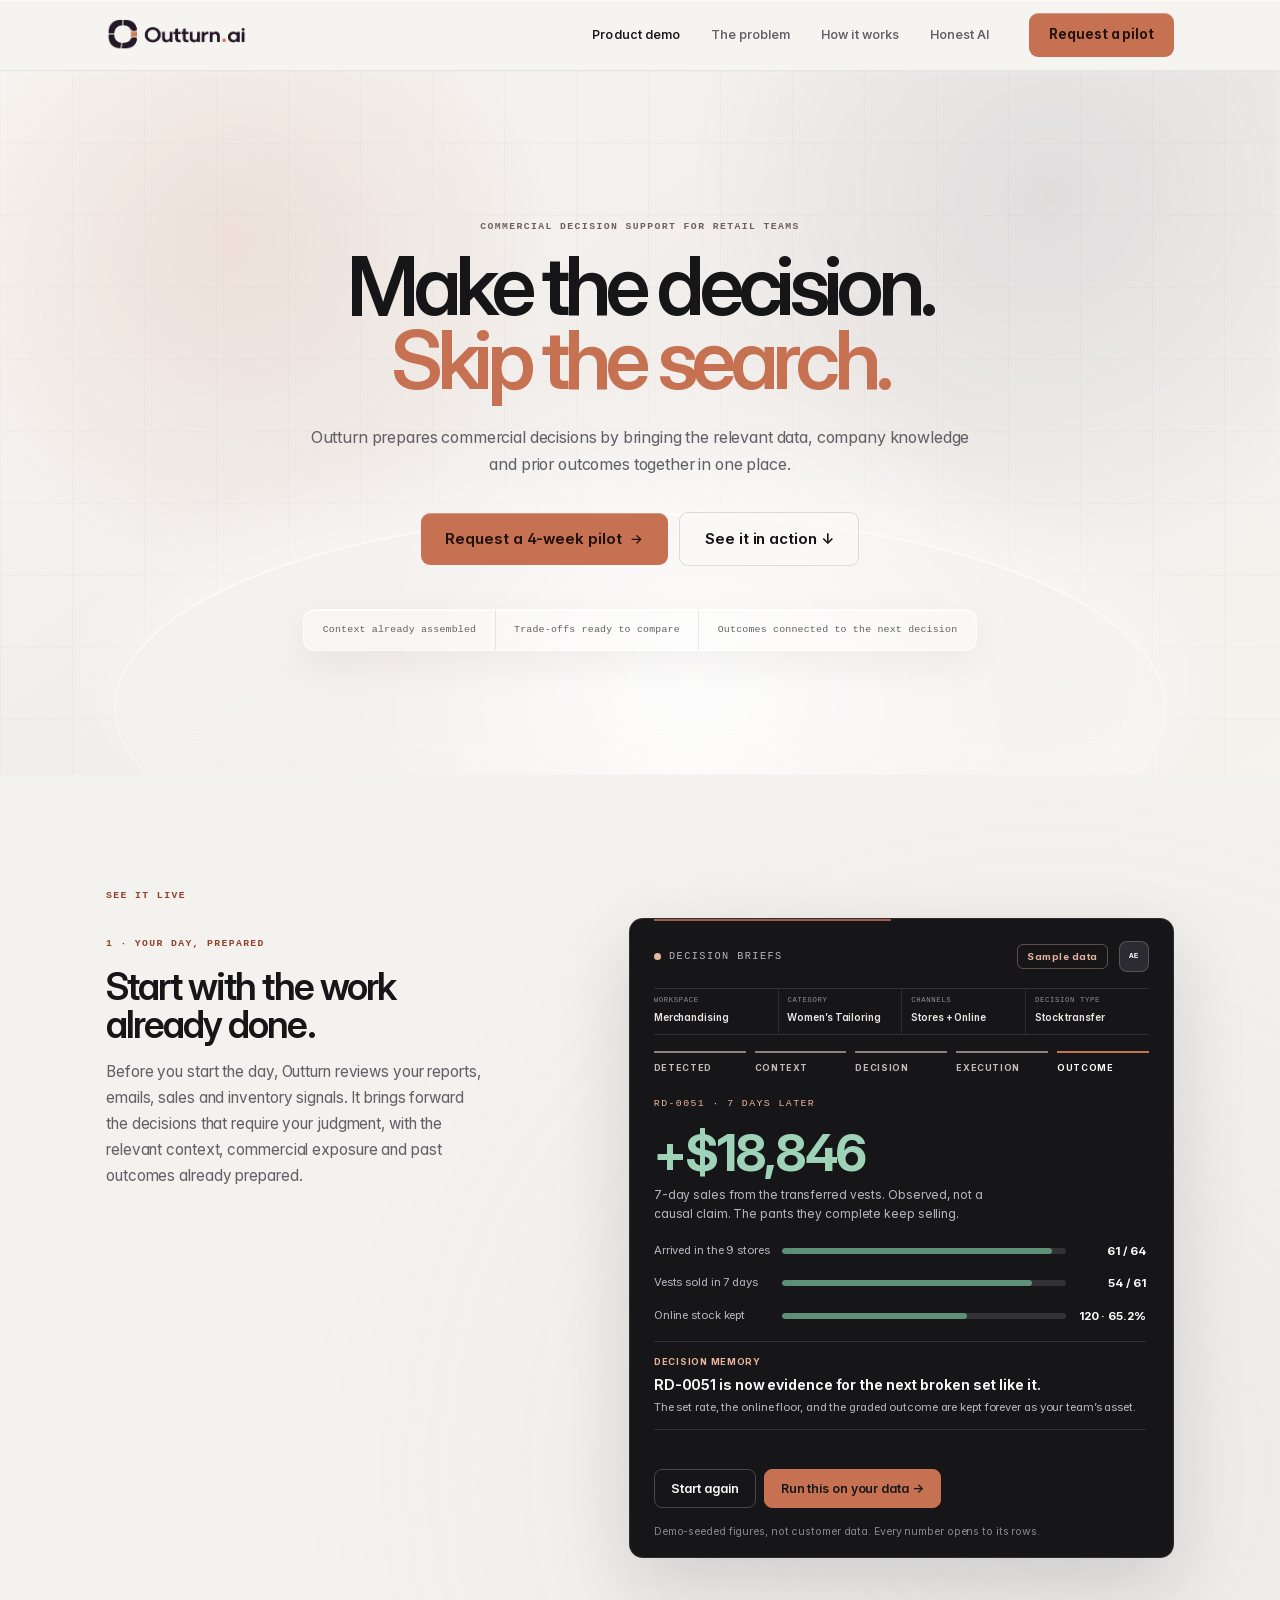
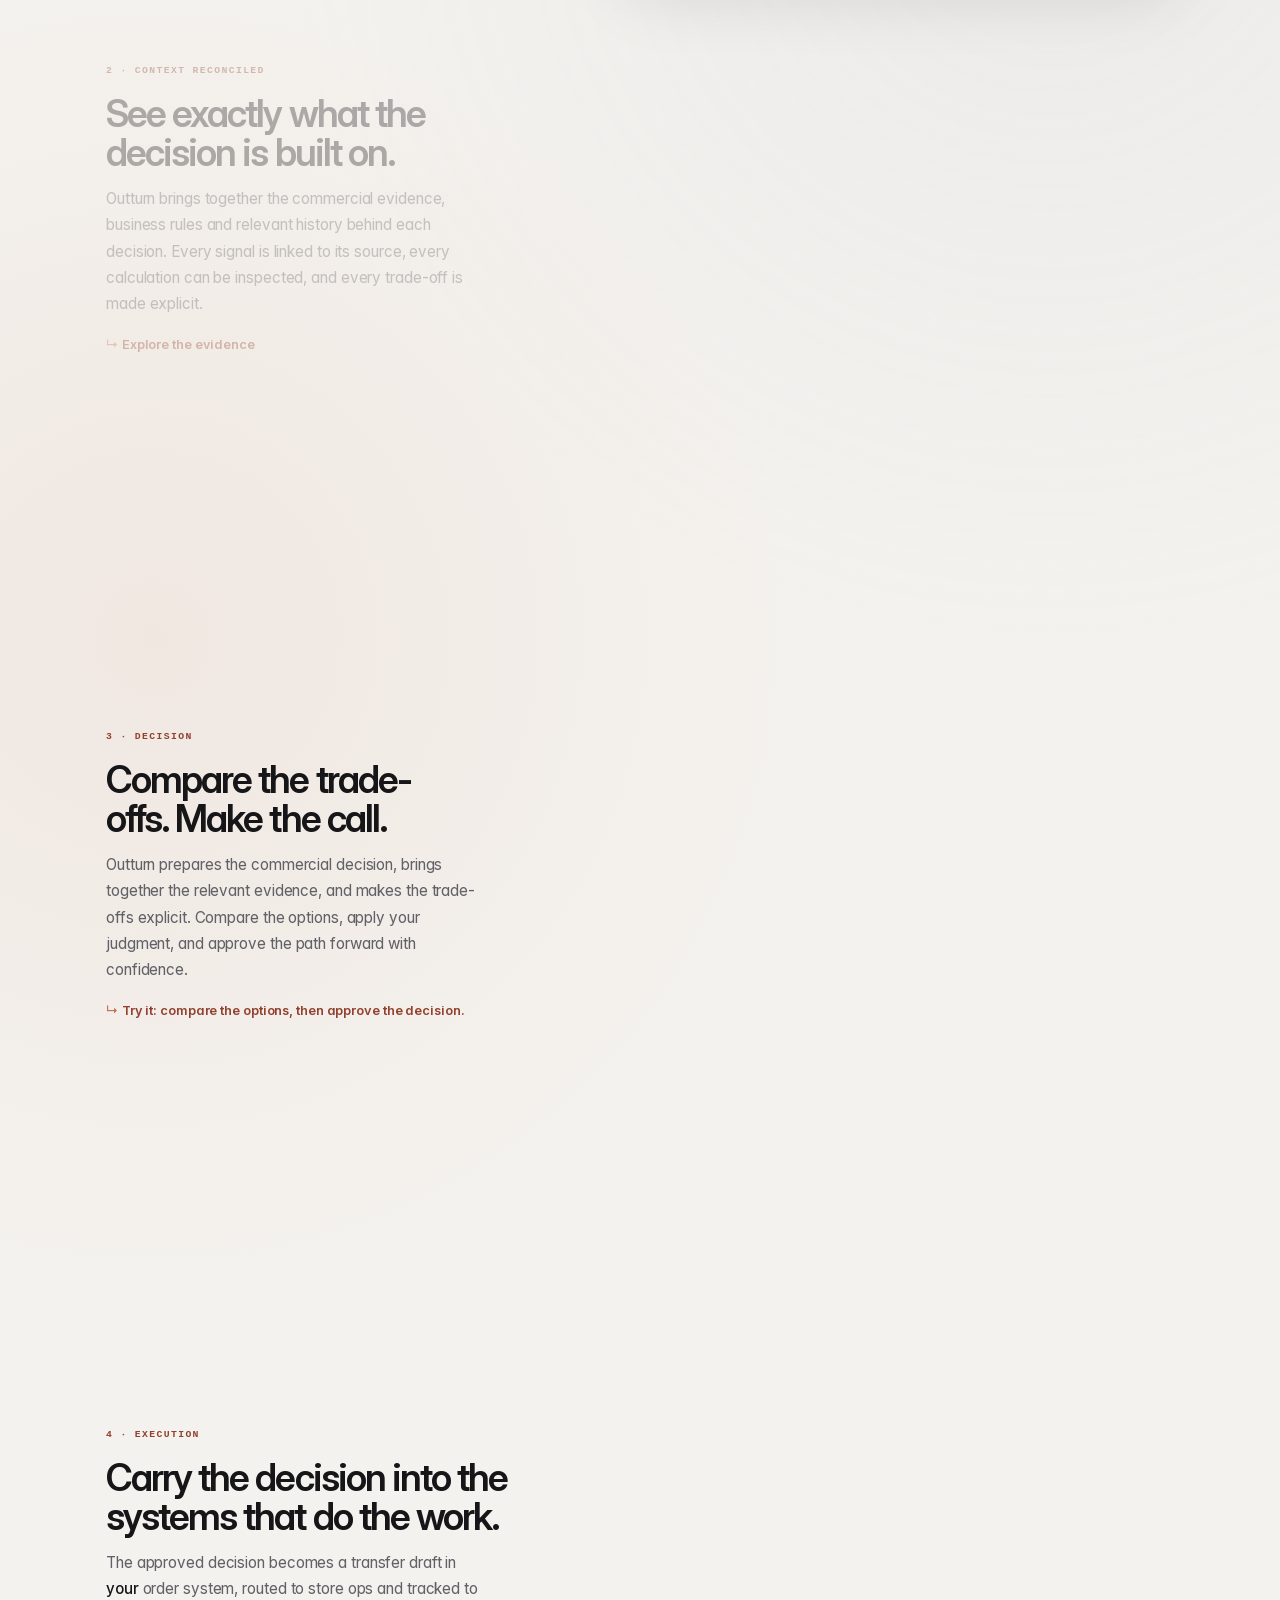
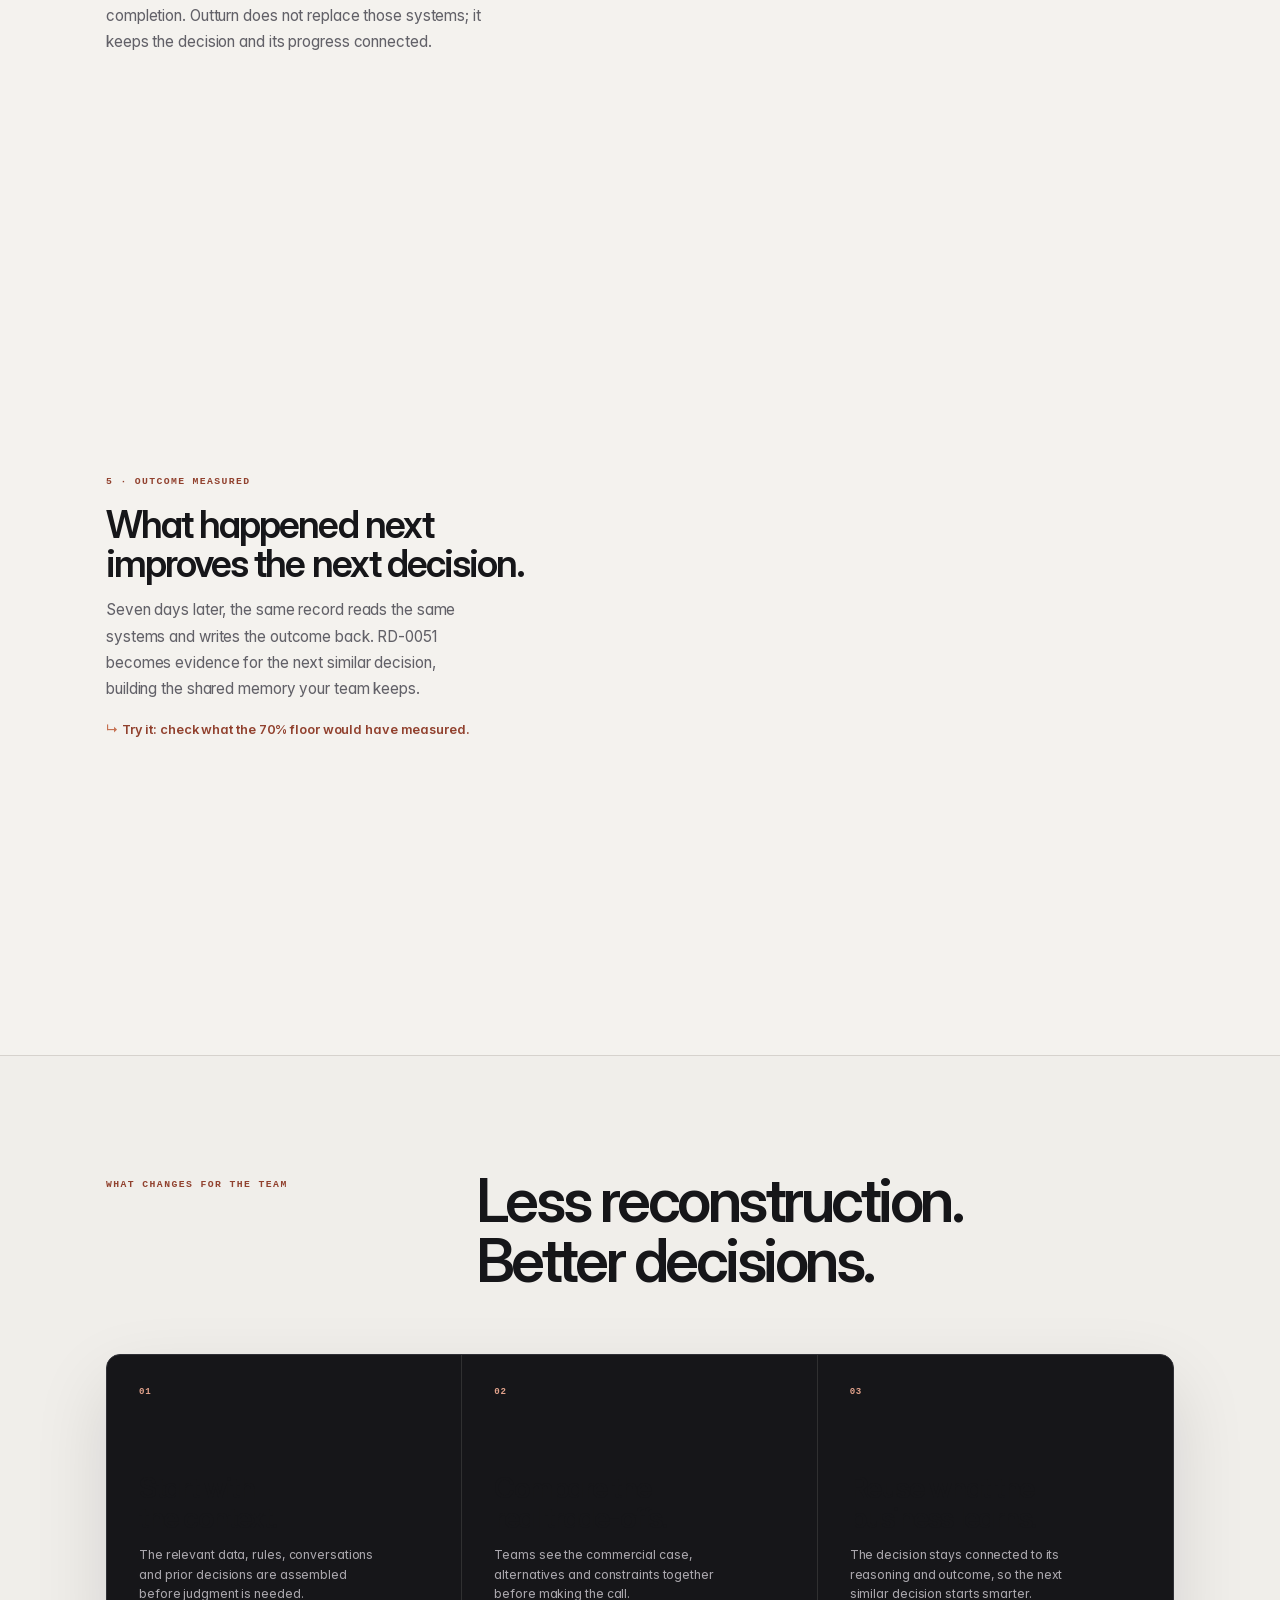
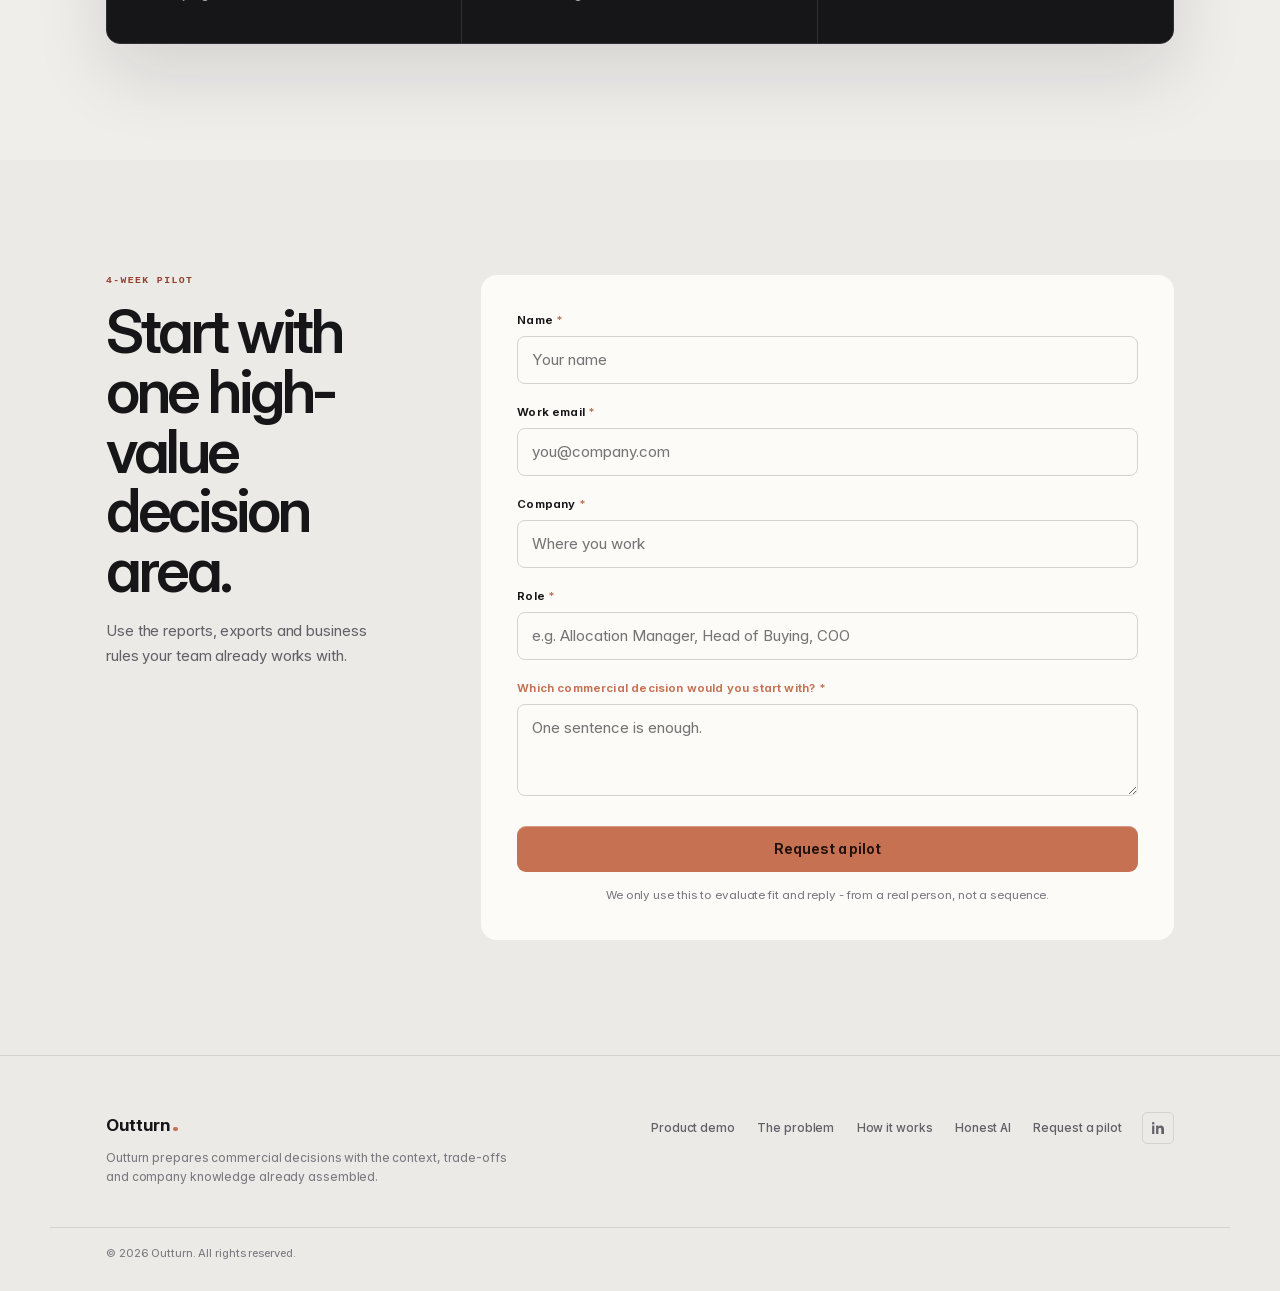
==== index.html @ 67251d1d "Reapply "Simplify the homepage around the product" This reverts commit e36e01d2c8c1f6f26ae7acba9a14d" ====
<!DOCTYPE html>
<html lang="en" class="no-js">
<head>
  <meta charset="utf-8" />
  <meta name="viewport" content="width=device-width, initial-scale=1" />
  <title>Outturn | Commercial decisions, prepared</title>
  <meta name="description" content="Outturn prepares commercial decisions for retail teams by bringing the relevant data, company knowledge and prior outcomes together in one place." />
  <meta name="keywords" content="retail decision system, commercial decision support, retail decision intelligence, organizational decision memory, human-in-the-loop retail AI" />
  <link rel="canonical" href="https://getoutturn.ai/" />
  <meta name="robots" content="index, follow" />
  <meta name="theme-color" content="#F7F2EF" />

  <!-- Open Graph / Twitter -->
  <meta property="og:type" content="website" />
  <meta property="og:url" content="https://getoutturn.ai/" />
  <meta property="og:title" content="Outturn | Commercial decisions, prepared" />
  <meta property="og:description" content="Outturn brings the context, trade-offs and prior outcomes behind each commercial decision together in one place." />
  <meta property="og:image" content="https://getoutturn.ai/og.svg" />
  <meta name="twitter:card" content="summary_large_image" />
  <meta name="twitter:title" content="Outturn | Commercial decisions, prepared" />
  <meta name="twitter:description" content="Outturn brings the context, trade-offs and prior outcomes behind each commercial decision together in one place." />
  <meta name="twitter:image" content="https://getoutturn.ai/og.svg" />

  <link rel="icon" href="data:image/svg+xml,<svg xmlns='http://www.w3.org/2000/svg' viewBox='0 0 32 32'><rect width='32' height='32' rx='7' fill='%231A131B'/><rect x='9' y='20' width='5' height='5' fill='%23C9795B'/></svg>" />
  <link rel="preload" href="fonts/InterVariable.woff2" as="font" type="font/woff2" crossorigin />
  <link rel="stylesheet" href="styles.css?v=57" />
  <script>document.documentElement.classList.replace('no-js', 'js');</script>

  <!-- Clean-room JSON-LD: organization only. No ratings, no reviews, no invented stats. -->
  <script type="application/ld+json">
  {
    "@context": "https://schema.org",
    "@type": "Organization",
    "name": "Outturn",
    "description": "Outturn prepares commercial decisions for retail teams by bringing together current business context, prior decisions, company knowledge and outcomes.",
    "slogan": "Commercial decisions, prepared."
  }
  </script>
</head>
<body>
  <a class="skip-link" href="#main">Skip to content</a>

  <!-- ===================== NAV ===================== -->
  <header class="nav" id="nav">
    <div class="container nav__inner">
      <a class="brand" href="#top" aria-label="Outturn.ai - home">
        <img class="brand__logo" src="assets/outturn-ai-logo.png" width="622" height="144" alt="" aria-hidden="true" />
      </a>
      <nav class="nav__links" aria-label="Primary">
        <a class="nav__link" href="#demo">Product demo</a>
        <a class="nav__link" href="the-problem.html">The problem</a>
        <a class="nav__link" href="how-it-works.html">How it works</a>
        <a class="nav__link" href="honest-ai.html">Honest AI</a>
      </nav>
      <a class="btn btn--primary nav__cta" href="#pilot">Request a pilot</a>
      <button class="nav__toggle" id="navToggle" aria-label="Open menu" aria-expanded="false" aria-controls="navSheet">
        <svg viewBox="0 0 24 24" fill="none" stroke="currentColor" stroke-width="2" stroke-linecap="round" aria-hidden="true"><path d="M4 7h16M4 12h16M4 17h16"/></svg>
      </button>
    </div>
    <div class="nav__sheet" id="navSheet">
      <a href="#demo">Product demo</a>
      <a href="the-problem.html">The problem</a>
      <a href="how-it-works.html">How it works</a>
      <a href="honest-ai.html">Honest AI</a>
      <a class="btn btn--primary" href="#pilot">Request a pilot</a>
    </div>
  </header>

  <main id="main">
    <span id="top"></span>

    <!-- ===================== HERO ===================== -->
    <section class="hero" aria-labelledby="hero-h1">
      <div class="container hero__inner">
        <div class="hero__editorial">
          <p class="eyebrow">Commercial decision support for retail teams</p>
          <h1 id="hero-h1">Make the decision.<br /><em class="em-why">Skip the search.</em></h1>
          <p class="hero__sub">Outturn prepares commercial decisions by bringing the relevant data, company knowledge and prior outcomes together in one place.</p>
          <div class="hero__ctas">
            <a class="btn btn--primary btn--lg" href="#pilot">
              Request a 4-week pilot
              <svg viewBox="0 0 24 24" fill="none" stroke="currentColor" stroke-width="2.2" stroke-linecap="round" stroke-linejoin="round" aria-hidden="true"><path d="M5 12h14M13 6l6 6-6 6"/></svg>
            </a>
            <a class="btn btn--ghost btn--lg" href="#demo">See it in action ↓</a>
          </div>
          <ul class="hero__chips" aria-label="The guarantees">
            <li>Context already assembled</li>
            <li>Trade-offs ready to compare</li>
            <li>Outcomes connected to the next decision</li>
          </ul>
        </div>
      </div>
    </section>

    <!-- ===================== LIVE SCROLL DEMO ===================== -->
    <!-- One decision record, five stages. The narration column scrolls; the
         dark panel stays pinned and swaps stage - and every stage is a real,
         clickable surface, not a screenshot. Progressive enhancement: without
         JS all narration renders and the panel shows stage one. -->
    <section class="section demo-scrolly" id="demo" aria-label="Outturn product demo">
      <div class="container">
        <p class="eyebrow reveal">See it live</p>
      </div>
      <div class="container">
        <div class="scrolly" id="demo-detail">
          <!-- narration column -->
          <div class="scrolly__steps">
            <div class="scrolly-step is-active" id="demo-step-0" data-step="0">
              <span class="scrolly-step__n">1 · Your day, prepared</span>
              <h3 class="scrolly-step__title">Start with the work already done.</h3>
              <p class="scrolly-step__body">Before you start the day, Outturn reviews your reports, emails, sales and inventory signals. It brings forward the decisions that require your judgment, with the relevant context, commercial exposure and past outcomes already prepared.</p>
            </div>
            <div class="scrolly-step" id="demo-step-1" data-step="1">
              <span class="scrolly-step__n">2 · Context reconciled</span>
              <h3 class="scrolly-step__title">See exactly what the decision is built on.</h3>
              <p class="scrolly-step__body">Outturn brings together the commercial evidence, business rules and relevant history behind each decision. Every signal is linked to its source, every calculation can be inspected, and every trade-off is made explicit.</p>
              <p class="scrolly-step__hint">Explore the evidence</p>
            </div>
            <div class="scrolly-step" id="demo-step-2" data-step="2">
              <span class="scrolly-step__n">3 · Decision</span>
              <h3 class="scrolly-step__title">Compare the trade-offs. Make the call.</h3>
              <p class="scrolly-step__body">Outturn prepares the commercial decision, brings together the relevant evidence, and makes the trade-offs explicit. Compare the options, apply your judgment, and approve the path forward with confidence.</p>
              <p class="scrolly-step__hint">Try it: compare the options, then approve the decision.</p>
            </div>
            <div class="scrolly-step" id="demo-step-3" data-step="3">
              <span class="scrolly-step__n">4 · Execution</span>
              <h3 class="scrolly-step__title">Carry the decision into the systems that do the work.</h3>
              <p class="scrolly-step__body">The approved decision becomes a transfer draft in <em>your</em> order system, routed to store ops and tracked to completion. Outturn does not replace those systems; it keeps the decision and its progress connected.</p>
            </div>
            <div class="scrolly-step" id="demo-step-4" data-step="4">
              <span class="scrolly-step__n">5 · Outcome measured</span>
              <h3 class="scrolly-step__title">What happened next improves the next decision.</h3>
              <p class="scrolly-step__body">Seven days later, the same record reads the same systems and writes the outcome back. RD-0051 becomes evidence for the next similar decision, building the shared memory your team keeps.</p>
              <p class="scrolly-step__hint">Try it: check what the 70% floor would have measured.</p>
            </div>
          </div>

          <!-- pinned interactive panel -->
          <div class="scrolly__stick">
            <div class="scrolly__stick-inner">
              <div class="demo-panel" aria-label="Interactive demo: Decision Briefs">
                <div class="demo-panel__top">
                  <span class="demo-panel__kicker"><span class="dot-live" aria-hidden="true"></span> DECISION BRIEFS</span>
                  <div class="demo-panel__account">
                    <span class="demo-panel__sample">Sample data</span>
                    <a class="demo-panel__profile" href="#pilot" aria-label="Alex's profile">
                      <span aria-hidden="true">AE</span>
                    </a>
                  </div>
                </div>
                <div class="demo-panel__retail-context" aria-label="Retail workspace context">
                  <span><small>Workspace</small><b>Merchandising</b></span>
                  <span><small>Category</small><b>Women’s Tailoring</b></span>
                  <span><small>Channels</small><b>Stores + Online</b></span>
                  <span><small>Decision type</small><b>Stock transfer</b></span>
                </div>
                <div class="demo-rail" role="group" aria-label="Decision lifecycle stages">
                  <button type="button" class="is-active" data-go="0">Detected</button>
                  <button type="button" data-go="1">Context</button>
                  <button type="button" data-go="2">Decision</button>
                  <button type="button" data-go="3">Execution</button>
                  <button type="button" data-go="4">Outcome</button>
                </div>
                <div class="demo-panel__stages">

                  <!-- Stage 1 · Detected -->
                  <div class="dstage is-active" data-stage="0">
                    <p class="dstage__kicker">Decision Briefs · Monday 08:30</p>
                    <h4 class="dstage__h">Good morning, Alex. Outturn reviewed your categories overnight.</h4>
                    <div class="dfacts">
                      <div class="dfact"><span>Signals scanned</span><b>47</b></div>
                      <div class="dfact"><span>Within your guardrails</span><b>44</b></div>
                      <div class="dfact"><span>Ready for your decision</span><b>3</b></div>
                      <div class="dfact"><span>Analyst review completed</span><b>≈6h</b></div>
                    </div>
                    <div class="dqueue" aria-label="Prioritised decisions">
                      <div class="dqueue__item dqueue__item--urgent"><span>Urgent · New signal · Women’s Footwear</span><b>New stockout risk in 12 stores</b><small>Requires attention today</small></div>
                      <div class="dqueue__item"><span>01 · Awaiting decision · Women’s Tailoring</span><b>Linen suit vests are out of stock in 9 stores</b><small>$27,222 sales at risk</small></div>
                      <div class="dqueue__item"><span>02 · Awaiting decision · Women’s Footwear</span><b>Summer sandals overstocked in 14 stores</b><small>$18,640 markdown exposure</small></div>
                    </div>
                    <div class="dstage__actions"><button type="button" class="dbtn dbtn--primary" data-go="1">Open the priority decision →</button></div>
                  </div>

                  <!-- Decision summary and reconciled context combined in one stage. -->
                  <div class="dstage" data-stage="1">
                    <p class="dstage__kicker">Decision brief · RD-0051 · context reconciled</p>
                    <h4 class="dstage__h">Rebalance linen suit inventory before the weekend.</h4>
                    <p class="dstage__sub dcontext-exposure">9 stores out of stock · <b><span id="dRisk">$27,222</span> set sales at risk</b></p>
                    <div class="dfacts">
                      <div class="dfact"><span>Pants in stores</span><b>312</b></div>
                      <div class="dfact"><span>Set purchase rate</span><b>25%</b></div>
                      <div class="dfact"><span>Vest price</span><b>$349</b></div>
                      <div class="dfact"><span>Vests online</span><b>184</b></div>
                    </div>
                    <div class="dsources" role="group" aria-label="Cited sources">
                      <button type="button" class="dsource is-selected" data-src="0">POS sales</button>
                      <button type="button" class="dsource" data-src="1">Store inventory</button>
                      <button type="button" class="dsource" data-src="2">Online inventory</button>
                      <button type="button" class="dsource" data-src="3">Email context</button>
                      <button type="button" class="dsource" data-src="4">E-commerce floor rule</button>
                      <button type="button" class="dsource" data-src="5">Similar past decisions</button>
                    </div>
                    <p class="dsource-detail" id="dSourceDetail">POS · 09:12 · 312 pants selling in the 9 stores. 1 in 4 buyers adds the vest.</p>
                    <div class="dstage__actions">
                      <button type="button" class="dbtn" id="dCalcToggle" aria-expanded="false">Inspect the evidence</button>
                      <button type="button" class="dbtn dbtn--primary" data-go="2">Review the decision →</button>
                    </div>
                    <p class="dmath" id="dMath" hidden>312 pants × 25% set rate × $349 = <b>$27,222 set sales at risk</b><br />Computed in code from the rows above and your own set assumption. Not a demand forecast.</p>
                  </div>

                  <!-- Stage 3 · Decision -->
                  <div class="dstage" data-stage="2">
                    <p class="dstage__kicker">RD-0051 · human decision required</p>
                    <h4 class="dstage__h">Protect store sales or preserve online availability?</h4>
                    <p class="dstage__sub ddecision-intro">Nine stores are out of stock of linen suit vests while 184 units remain online. Pants are selling as sets, but company policy requires at least 65% of vest inventory to remain online.</p>

                    <div class="doptions" role="radiogroup" aria-label="Commercial decision options">
                      <button type="button" class="doption is-selected" data-option="0" role="radio" aria-checked="true">
                        <span class="doption__label">Recommended option</span>
                        <strong>Protect store availability</strong>
                        <span class="doption__summary">Transfer 64 vests to the nine stores where matching pants are selling.</span>
                        <span class="doption__columns">
                          <span><small>Commercial upside</small>Protects an estimated $22,336 in set sales<br>Restores availability in 9 stores<br>Supports current pants demand</span>
                          <span><small>Trade-off</small>Online inventory falls to the company minimum<br>120 vests remain online<br>65.2% stays available online</span>
                        </span>
                        <span class="doption__policy">✓ Company online-floor rule satisfied</span>
                        <span class="doption__badge">Recommended</span>
                      </button>
                      <button type="button" class="doption" data-option="1" role="radio" aria-checked="false">
                        <span class="doption__label">Alternative</span>
                        <strong>Protect online availability</strong>
                        <span class="doption__summary">Transfer 55 vests and retain a larger online inventory buffer.</span>
                        <span class="doption__columns">
                          <span><small>Commercial upside</small>Maintains 70% of vest inventory online<br>Provides greater protection against online demand<br>Reduces digital stockout risk</span>
                          <span><small>Trade-off</small>Fewer units reach the affected stores<br>Some stores remain exposed to lost set sales<br>Estimated value protected falls to $18,420</span>
                        </span>
                        <span class="doption__policy">✓ Company online-floor rule satisfied</span>
                      </button>
                    </div>

                    <div class="dcomparison" aria-label="Option comparison">
                      <div class="dcomparison__row dcomparison__head"><span></span><b>Protect stores</b><b>Protect online</b></div>
                      <div class="dcomparison__row"><span>Units transferred</span><b>64</b><b>55</b></div>
                      <div class="dcomparison__row"><span>Stores fully covered</span><b>9</b><b>6</b></div>
                      <div class="dcomparison__row"><span>Online inventory remaining</span><b>120</b><b>129</b></div>
                      <div class="dcomparison__row"><span>Online inventory share</span><b>65.2%</b><b>70.1%</b></div>
                      <div class="dcomparison__row"><span>Estimated value protected</span><b>$22,336</b><b>$18,420</b></div>
                      <div class="dcomparison__row"><span>Company policy</span><b>Satisfied</b><b>Satisfied</b></div>
                    </div>

                    <div class="ddecision">
                      <small>Prepared decision</small>
                      <b class="ddecision__rec" id="dRec">Transfer 64 vests to the nine stores before the weekend.</b>
                      <p class="ddecision__why" id="dDecisionWhy">This option protects the highest amount of expected set sales while maintaining the company’s online inventory floor.</p>
                      <div class="ddecision__money">
                        <div><small>Value protected</small><b id="dProtected">$22,336</b></div>
                        <div><small>Decision deadline</small><b id="dDeadline">Today, 16:00</b></div>
                      </div>
                      <div class="ddecision__actions">
                        <button type="button" class="dbtn dbtn--copper" id="dApprove">Approve and execute</button>
                        <button type="button" class="dbtn" id="dChooseAlternative">Choose alternative</button>
                      </div>
                      <p class="ddecision__helper">Execution tasks will be created automatically and routed to the responsible teams.</p>
                    </div>
                    <div class="dvalidation" id="dChecks" aria-label="Decision validation"></div>
                  </div>

                  <!-- Stage 4 · Execution -->
                  <div class="dstage" data-stage="3">
                    <p class="dstage__kicker">RD-0051 · routed to execution</p>
                    <h4 class="dstage__h" id="dExecH">The yes became a store-transfer draft in your order system.</h4>
                    <span class="dstatus">Execution in progress</span>
                    <div class="dtimeline">
                      <div class="devent devent--done"><small>09:26</small><b>Approved by merchandising</b><span>Decision and rationale recorded · e-commerce lead notified on the floor rule.</span></div>
                      <div class="devent devent--done"><small>09:27</small><b id="dDraft">Transfer draft TR-0051 created</b><span id="dRef">64 vests · online DC → 9 stores · in your order system.</span></div>
                      <div class="devent devent--now"><small>Today</small><b id="dOwner">Store ops confirming receipt</b><span id="dExecStatus">61 of 64 shipped on today’s runs; 3 being resolved.</span></div>
                      <div class="devent"><small>+7 days</small><b>Outcome will be measured</b><span>Sales and stock read again from the same systems.</span></div>
                    </div>
                    <p class="dguard"><b>No write without a human approval.</b> Outturn routed the approved action into your system and tracks it. It didn’t replace the system.</p>
                    <div class="dstage__actions"><button type="button" class="dbtn dbtn--primary" data-go="4">See the outcome, 7 days later →</button></div>
                  </div>

                  <!-- Stage 5 · Outcome measured -->
                  <div class="dstage" data-stage="4">
                    <p class="dstage__kicker">RD-0051 · 7 days later</p>
                    <b class="doutcome" id="dOutcome">+$18,846</b>
                    <p class="dcaption" id="dCaption">7-day sales from the transferred vests. Observed, not a causal claim. The pants they complete keep selling.</p>
                    <div class="dbars" id="dBars"></div>
                    <div class="dmemory">
                      <small>Decision memory</small>
                      <b>RD-0051 is now evidence for the next broken set like it.</b>
                      <span>The set rate, the online floor, and the graded outcome are kept forever as your team’s asset.</span>
                    </div>
                    <div class="dstage__actions">
                      <button type="button" class="dbtn" data-go="0">Start again</button>
                      <a class="dbtn dbtn--copper" href="#pilot">Run this on your data →</a>
                    </div>
                  </div>

                </div>
                <p class="demo-panel__foot">Demo-seeded figures, not customer data. Every number opens to its rows.</p>
                <div class="demo-toast" id="dToast" role="status" aria-live="polite"></div>
              </div>
            </div>
          </div>
        </div>
      </div>
    </section>

    <!-- ===================== THE GAP ===================== -->
    <section class="section" id="gap" aria-labelledby="gap-h" hidden>
      <div class="container container--narrow">
        <header class="section-head reveal">
          <p class="eyebrow">The problem</p>
          <h2 class="h-section" id="gap-h">Merchandisers spend their days fighting fires instead of improving the business.</h2>
          <p class="lead">Every day, merchandising teams gather context across reports, spreadsheets, emails, and planning systems. Manual work keeps them reacting to immediate problems instead of making more strategic commercial decisions. Each function works from its own metrics and priorities, so conflicting decisions may never become visible. And because the reasoning, action, and outcome are rarely captured together, the organization starts from scratch each time.</p>
        </header>
      </div>
      <div class="container">
        <!-- Previous problem visual preserved for quick rollback. -->
        <div class="decision-coverage reveal" aria-label="What receives attention and what gets missed in retail decision making" hidden>
          <div class="decision-coverage__focus">
            <p class="decision-coverage__label">What gets attention</p>
            <h3>The categories and products people already know to watch.</h3>
            <div class="decision-coverage__reviewed">
              <span>Weekly trading report</span><span>Top-selling styles</span><span>Priority category review</span><span>Known stockout exception</span>
            </div>
            <p>The review is shaped by recurring meetings, familiar reports, and the people with the right context.</p>
          </div>
          <div class="decision-coverage__rest">
            <p class="decision-coverage__label">What waits outside the review</p>
            <div class="decision-coverage__signals" aria-hidden="true">
              <span>Store-level availability shift</span><span>Slow-moving size run</span><span>Supplier date change</span><span>Unmatched set sale</span><span>Channel inventory imbalance</span><span>Margin change</span><span>Missed replenishment signal</span><span>New markdown exposure</span><span>Local demand change</span><span>Unmeasured previous action</span><span>Open order exception</span><span>Policy conflict</span>
            </div>
            <h3>Signals that never become a clear decision.</h3>
            <p>Commercial opportunities are missed when the context lives across tools, files, conversations, and individual memory.</p>
          </div>
        </div>
        <blockquote class="pull-quote reveal" hidden>The business is bigger than the reports people have time to review.</blockquote>

        <!-- PROBLEM CONCEPT V2: remove this block and unhide the two elements above to restore V1. -->
        <div class="fireday reveal" aria-label="A merchandiser's reactive workday">
          <div class="fireday__top">
            <div>
              <span>Monday · Merchandising workday</span>
              <strong>Women’s Tailoring</strong>
            </div>
            <span class="fireday__mode">Reactive mode</span>
          </div>

          <div class="fireday__body">
            <div class="fireday__timeline">
              <p class="fireday__label">The day fills with manual work</p>
              <ol>
                <li><time>08:15</time><div><strong>Stockout appears in a weekly report</strong><span>Power BI · 9 stores</span></div></li>
                <li><time>09:00</time><div><strong>Sales exported to a spreadsheet</strong><span>Manual data pull</span></div></li>
                <li><time>10:10</time><div><strong>Store and online stock checked</strong><span>Planning system + ERP</span></div></li>
                <li><time>11:20</time><div><strong>Supplier updates found in email</strong><span>Context rebuilt manually</span></div></li>
                <li><time>12:30</time><div><strong>Conflicting numbers reconciled</strong><span>Spreadsheet version 4</span></div></li>
                <li><time>14:00</time><div><strong>Allocation and buyer asked for context</strong><span>Waiting for alignment</span></div></li>
                <li><time>15:30</time><div><strong>Transfer decision approved</strong><span>Decision made</span></div></li>
                <li><time>17:10</time><div><strong>Outcome not recorded</strong><span>No decision record created</span></div></li>
              </ol>
            </div>

            <aside class="fireday__strategy">
              <p class="fireday__label">What gets squeezed out</p>
              <h3>Less time for better decisions.</h3>
              <div class="fireday__bands" aria-label="Strategic work receives progressively less attention">
                <span style="--w:100%">Category strategy</span>
                <span style="--w:78%">Assortment improvement</span>
                <span style="--w:56%">Long-tail opportunities</span>
                <span style="--w:34%">Learning from outcomes</span>
              </div>
              <div class="fireday__conflict" aria-label="Different teams optimize different priorities">
                <p class="fireday__label">One decision, different priorities</p>
                <div><span>Merchandising</span><strong>Protect set sales</strong></div>
                <div><span>E-commerce</span><strong>Protect online availability</strong></div>
                <div><span>Planning</span><strong>Protect the stock plan</strong></div>
                <div><span>Finance</span><strong>Protect margin</strong></div>
                <p class="fireday__conflict-result"><span>Shared decision context</span><strong>Missing</strong></p>
              </div>
              <div class="fireday__memory">
                <span>Decision memory</span>
                <strong>Not created</strong>
                <p>Reasoning and outcomes remain in people’s heads.</p>
              </div>
            </aside>
          </div>

          <div class="fireday__reset"><span>Next similar issue</span><strong>Start again</strong></div>
        </div>
        <blockquote class="pull-quote reveal">The decision was made. The organization learned nothing.</blockquote>
      </div>
    </section>

    <!-- ===================== THE LOOP ===================== -->
    <section class="section section--tint" id="loop" aria-labelledby="loop-h" hidden>
      <div class="container container--narrow">
        <header class="section-head reveal">
          <p class="eyebrow">How it works</p>
          <h2 class="h-section" id="loop-h">How Outturn becomes your decision system.</h2>
          <p class="lead">Outturn first learns how your business makes commercial decisions. It then connects the systems where your context lives, monitors the business continuously, and learns from every outcome.</p>
        </header>
      </div>

      <div class="container">
        <div class="decision-architecture reveal" aria-label="The five layers of the Outturn decision system">
          <div class="decision-architecture__feedback" aria-hidden="true">
            <span>Every outcome improves the next decision</span>
            <svg viewBox="0 0 240 20" fill="none"><path d="M2 10h231m0 0-8-7m8 7-8 7"/></svg>
          </div>

          <div class="decision-architecture__layers">
            <article class="architecture-layer architecture-layer--memory">
              <span class="architecture-layer__n">05</span>
              <div class="architecture-layer__copy">
                <p>Decision memory</p>
                <h3>Every decision becomes company memory.</h3>
              </div>
              <div class="architecture-layer__items architecture-layer__items--memory">
                <span>Decision</span><span>Rationale</span><span>Owner</span><span>Action</span><span>Outcome</span><span>Learning</span>
              </div>
            </article>

            <article class="architecture-layer architecture-layer--loop">
              <span class="architecture-layer__n">04</span>
              <div class="architecture-layer__copy">
                <p>Decision loop</p>
                <h3>From signal to accountable commercial action.</h3>
              </div>
              <div class="architecture-loop" aria-label="Decision lifecycle">
                <span>Detect</span><i></i><span>Context</span><i></i><span>Decide</span><i></i><span>Execute</span><i></i><span>Measure</span>
              </div>
            </article>

            <article class="architecture-layer architecture-layer--intelligence">
              <span class="architecture-layer__n">03</span>
              <div class="architecture-layer__copy">
                <p>Always-on commercial intelligence</p>
                <h3>A shared source of decision context.</h3>
              </div>
              <div class="architecture-layer__items">
                <span>Reconcile</span><span>Monitor</span><span>Prioritise</span><span>24/7 commercial analyst</span>
              </div>
            </article>

            <article class="architecture-layer architecture-layer--systems">
              <span class="architecture-layer__n">02</span>
              <div class="architecture-layer__copy">
                <p>Connected systems</p>
                <h3>Where your work already happens.</h3>
              </div>
              <div class="architecture-logos" aria-label="Example connected systems">
                <span class="architecture-logo architecture-logo--sap">SAP</span>
                <span class="architecture-logo architecture-logo--teams">Teams</span>
                <span class="architecture-logo architecture-logo--outlook">Outlook</span>
                <span class="architecture-logo architecture-logo--gmail">Gmail</span>
                <span class="architecture-logo architecture-logo--powerbi">PBI</span>
                <span class="architecture-logo architecture-logo--snowflake">Snowflake</span>
                <span class="architecture-logo architecture-logo--excel">Excel</span>
                <span class="architecture-logo">ERP</span>
                <span class="architecture-logo">Planning</span>
              </div>
            </article>

            <article class="architecture-layer architecture-layer--context">
              <span class="architecture-layer__n">01</span>
              <div class="architecture-layer__copy">
                <p>Commercial context</p>
                <h3>Built around how your business defines success.</h3>
              </div>
              <div class="architecture-context">
                <span><small>Company goals</small>Full-price sell-through</span>
                <span><small>KPI definitions</small>Margin and availability</span>
                <span><small>Department priorities</small>Planning and trading</span>
                <span><small>User objectives</small>Merchant targets</span>
                <span><small>Guardrails</small>Business rules</span>
              </div>
            </article>
          </div>

          <div class="decision-architecture__return" aria-hidden="true">
            <span>Learn</span><i></i><span>Improve</span>
          </div>
        </div>

        <!-- Previous five-step explanation preserved for quick rollback. -->
        <div class="steps" hidden>
          <div class="hiw-step reveal">
            <span class="step-n">1</span>
            <div>
              <h3 class="hiw-step__title">Detect / ingest</h3>
              <p class="hiw-step__body">An existing report or a bounded deterministic check creates the record and preserves when the issue became visible. Separate monitors surface the leakage after visibility: nobody accepts ownership, an approval goes overdue, an approved action never starts, or the outcome is never measured.</p>
            </div>
          </div>
          <div class="hiw-step reveal">
            <span class="step-n">2</span>
            <div>
              <h3 class="hiw-step__title">Reconcile</h3>
              <p class="hiw-step__body">The context that lives in six places lands on one card: stock cover, sell-through against plan, open orders, supplier lead times - and the vendor email that quietly moved the truck. Every signal cited to its source row or document. Nothing asserted without a receipt.</p>
            </div>
          </div>
          <div class="hiw-step reveal">
            <span class="step-n">3</span>
            <div>
              <h3 class="hiw-step__title">Scenario</h3>
              <p class="hiw-step__body">Options prepared before anyone asks, from your own playbook: open a transfer scenario, request a buyer review, prepare a markdown review, accept the risk and monitor. Each option carries its arithmetic - never a black-box score.</p>
            </div>
          </div>
          <div class="hiw-step reveal">
            <span class="step-n">4</span>
            <div>
              <h3 class="hiw-step__title">Route</h3>
              <p class="hiw-step__body">Decisions get owners, not threads. The buyer approves reorders; allocation runs the transfer; store ops confirms the floor. Routed with the full context attached, tracked until the action actually happens - in <em>your</em> systems, with a named approval.</p>
            </div>
          </div>
          <div class="hiw-step reveal">
            <span class="step-n">5</span>
            <div>
              <h3 class="hiw-step__title">Measure</h3>
              <p class="hiw-step__body">Did it pay? Recovered sales, availability, markdown avoided - measured on your numbers and written back to the record. Delayed and missed actions surface instead of vanishing. The graded history of every call becomes an asset your team owns.</p>
            </div>
          </div>
        </div>
      </div>
    </section>

    <!-- ===================== INSIDE THE PRODUCT (tabbed surfaces) ===================== -->
    <section class="section" id="product" aria-labelledby="product-h" hidden>
      <div class="container container--narrow">
        <header class="section-head reveal">
          <p class="eyebrow">Inside the product</p>
          <h2 class="h-section" id="product-h">An operating layer, not another dashboard.</h2>
          <p class="lead">Three surfaces turn retail signals into decisions with owners, actions, and measured commercial impact.</p>
        </header>
      </div>
      <div class="container">
        <div class="tabs reveal" data-tabs>
          <div class="tabs__bar" role="tablist" aria-label="Product surfaces">
            <button type="button" class="tabs__btn is-active" data-tab="fireboard">Retail Fire Board</button>
            <button type="button" class="tabs__btn" data-tab="copilot">Decision Copilot</button>
            <button type="button" class="tabs__btn" data-tab="record">Decision Record</button>
          </div>

          <!-- Surface 1: the Fire Board -->
          <div class="tabs__panel is-active" data-panel="fireboard">
            <div class="board">
              <div class="board__head">
                <div><b>Retail Fire Board</b><span>every detected issue, decision request, and execution status</span></div>
                <div class="board__pills"><span class="pill">Week 28</span><span class="pill pill--live">7 active</span></div>
              </div>
              <div class="board__scroll">
                <div class="board__cols">
                  <div class="bcol">
                    <p class="bcol__h"><i class="bdot bdot--red"></i>Detected</p>
                    <div class="bcard"><b>Harper poplin - Dallas stockout risk</b><span>$45.3K sales at risk</span><em class="bchip bchip--red">New</em></div>
                    <div class="bcard"><b>Aria linen blazer overstock</b><span>$68K markdown exposure</span></div>
                  </div>
                  <div class="bcol">
                    <p class="bcol__h"><i class="bdot bdot--blue"></i>Context reconciled</p>
                    <div class="bcard"><b>Sutton rebuy - delivery slipped</b><span>vendor email + open PO</span><em class="bchip bchip--blue">6 signals</em></div>
                  </div>
                  <div class="bcol">
                    <p class="bcol__h"><i class="bdot bdot--purple"></i>Scenario prepared</p>
                    <div class="bcard"><b>Nova midi dress - dead size run</b><span>clear vs. consolidate vs. hold</span><em class="bchip bchip--purple">3 options</em></div>
                  </div>
                  <div class="bcol">
                    <p class="bcol__h"><i class="bdot bdot--amber"></i>Routed</p>
                    <div class="bcard"><b>Lyra wide-leg denim - rebuy</b><span>buyer approval pending</span><em class="bchip bchip--amber">1.2d</em></div>
                  </div>
                  <div class="bcol">
                    <p class="bcol__h"><i class="bdot bdot--green"></i>Action in progress</p>
                    <div class="bcard"><b>Harper transfer - 54 units to Dallas</b><span>executing in your allocation tool</span></div>
                  </div>
                  <div class="bcol">
                    <p class="bcol__h"><i class="bdot bdot--green"></i>Impact measured</p>
                    <div class="bcard"><b>Camden trench - second markdown</b><span>$36K kept vs. outlet bin</span><em class="bchip bchip--green">Closed</em></div>
                  </div>
                </div>
              </div>
              <p class="board__foot">Demo-seeded figures, not customer data.</p>
            </div>
          </div>

          <!-- Surface 2: the Decision Copilot -->
          <div class="tabs__panel" data-panel="copilot">
            <div class="chatmock">
              <p class="chatmock__q">Why is the Harper shirt flagged?</p>
              <div class="chatmock__a">
                <p class="chatmock__tag">Decision agent · grounded in RD-0042</p>
                <p>Dallas NorthPark sold its last unit and was selling <b>18 a week</b>. Houston Galleria, in the same region, holds <b>240 units - 40 weeks of stock</b>. Moving 54 units protects <b>$45,288</b> of season sales; no reorder needed.</p>
                <div class="chatmock__acts">
                  <button type="button" class="chatact chatact--go">Open transfer scenario in your allocation tool</button>
                  <button type="button" class="chatact">Request buyer review</button>
                  <button type="button" class="chatact">Accept risk and monitor</button>
                </div>
              </div>
              <p class="chatmock__q">Who should decide?</p>
              <div class="chatmock__a">
                <p class="chatmock__tag">Decision agent · grounded in RD-0042</p>
                <p>Transfers are allocation's call, and this one crosses your taught $10K line - so the buyer is notified too. I can route it to <b>allocation</b> with the full context attached.</p>
                <div class="chatmock__acts"><button type="button" class="chatact chatact--go">Route to allocation ✓</button></div>
              </div>
              <p class="board__foot">Grounded in one record: the copilot explains and routes. It never detects, and it never invents a number - every figure above is computed in code and opens to its rows.</p>
            </div>
          </div>

          <!-- Surface 3: the Decision Record -->
          <div class="tabs__panel" data-panel="record">
            <div class="recordmock">
              <div class="recordmock__head">
                <div><b>RD-0042 - Stockout risk · Harper poplin shirt · Dallas NorthPark</b><span>detected Sun 23:41 by <code>never_ship_a_stockout@v3</code> - your rule, your threshold</span></div>
                <div class="board__pills"><span class="pill pill--live">$45.3K at risk</span></div>
              </div>
              <ul class="stage-rail stage-rail--light" aria-label="Decision lifecycle">
                <li class="stage stage--done">Detected</li>
                <li class="stage stage--done">Context reconciled</li>
                <li class="stage stage--done">Scenario prepared</li>
                <li class="stage stage--now">Routed</li>
                <li class="stage">Impact measured</li>
              </ul>
              <dl class="recordmock__grid">
                <div><dt>Context - 4 signals, each cited</dt><dd>Dallas: 0 on hand, 18/wk · Houston: 240 units, 6/wk · no open PO · courier run $150</dd></div>
                <div><dt>Options - your plays, with the math</dt><dd>Transfer 54 units ($45,288 protected) · reorder (lead 2 wks - too slow) · accept &amp; monitor</dd></div>
                <div><dt>Owner &amp; routing</dt><dd>Allocation owns it · buyer notified over the $10K line · store ops confirms receipt</dd></div>
                <div><dt>Impact - written back when it lands</dt><dd>Recovered sales, availability, days-to-execution - measured on your numbers, kept forever</dd></div>
              </dl>
              <p class="board__foot">Similar past case: RD-0017, June - same store pair, transfer executed in 2 days, sales recovered. The graded history is the asset your team keeps.</p>
            </div>
          </div>
        </div>
      </div>
    </section>

    <!-- ===================== CONNECTED (integrations) ===================== -->
    <section class="section section--tint" id="connected" aria-labelledby="conn-h" hidden>
      <div class="container container--narrow">
        <header class="section-head reveal">
          <p class="eyebrow">Connected</p>
          <h2 class="h-section" id="conn-h">Plugged into every system where retail decisions happen.</h2>
          <p class="lead">An agentic merchant that works in the tools your allocation, merchandising, and buying teams already use - planning, ERP, BI, spreadsheets, chat, email. It reads the context, prepares the decision, and routes it to the owner in the tool where the work actually happens.</p>
        </header>
      </div>
      <div class="container">
        <div class="tilegrid stagger" aria-label="Systems Outturn connects to">
          <span class="tile"><i style="--lc:#0FAAFF">SAP</i>SAP</span>
          <span class="tile"><i style="--lc:#C74634">OR</i>Oracle Retail</span>
          <span class="tile"><i style="--lc:#0E9F6E">Rx</i>RELEX</span>
          <span class="tile"><i style="--lc:#1E56A0">BY</i>Blue Yonder</span>
          <span class="tile"><i style="--lc:#B7791F">BI</i>Power BI</span>
          <span class="tile"><i style="--lc:#E97627">Tb</i>Tableau</span>
          <span class="tile"><i style="--lc:#5F6F81">Lk</i>Looker</span>
          <span class="tile"><i style="--lc:#29B5E8">Sf</i>Snowflake</span>
          <span class="tile"><i style="--lc:#4285F4">BQ</i>BigQuery</span>
          <span class="tile"><i style="--lc:#E25A1C">Db</i>Databricks</span>
          <span class="tile"><i style="--lc:#217346">X</i>Excel</span>
          <span class="tile"><i style="--lc:#0F9D58">GS</i>Google Sheets</span>
          <span class="tile"><i style="--lc:#036C70">SP</i>SharePoint</span>
          <span class="tile"><i style="--lc:#6264A7">T</i>Teams</span>
          <span class="tile"><i style="--lc:#611F69">#</i>Slack</span>
          <span class="tile"><i style="--lc:#0078D4">@</i>Outlook</span>
          <span class="tile"><i style="--lc:#EA4335">M</i>Gmail</span>
          <span class="tile"><i style="--lc:#2684FF">J</i>Jira</span>
          <span class="tile"><i style="--lc:#F06A6A">As</i>Asana</span>
          <span class="tile"><i style="--lc:#1A252C">N</i>Notion</span>
          <span class="tile"><i style="--lc:#1868DB">Cf</i>Confluence</span>
          <span class="tile"><i style="--lc:#00A1E0">SF</i>Salesforce</span>
          <span class="tile"><i style="--lc:#9C6410">POS</i>POS / Store</span>
          <span class="tile"><i style="--lc:#7B9E3F">S</i>Shopify</span>
          <span class="tile"><i style="--lc:#EE672F">Mg</i>Magento</span>
          <span class="tile"><i style="--lc:#7C6F64">EDI</i>Supplier EDI</span>
        </div>

        <div class="promptbar reveal" aria-label="Example: one decision, across your tools">
          <p class="promptbar__line">Check <span class="pchip" style="--pc:#B7791F">Power BI</span> sell-through for the <span class="pchip" style="--pc:#8E4FA8">Harper poplin shirt</span>, reconcile with <span class="pchip" style="--pc:#0E9F6E">RELEX</span> stock cover and <span class="pchip" style="--pc:#0FAAFF">SAP</span> open POs, prepare a transfer scenario, and route it to the buyer in <span class="pchip" style="--pc:#6264A7">Teams</span> with the <span class="pchip" style="--pc:#C9795B">sales at risk</span>.</p>
          <div class="promptbar__input">
            <span class="promptbar__plus" aria-hidden="true">+</span>
            <span class="promptbar__ph">Attach: decision memory, past transfers, buyer notes…</span>
            <span class="btn btn--primary promptbar__run" aria-hidden="true">Run decision ↑</span>
          </div>
        </div>
        <p class="footnote reveal">Illustrative - these are integration targets, not claims. The pilot starts from exports and the tools you already have; deeper connections come after the loop proves itself.</p>
      </div>
    </section>

    <!-- ===================== THE LAYER (positioning) ===================== -->
    <section class="section" id="layer" aria-labelledby="layer-h" hidden>
      <div class="container container--narrow">
        <header class="section-head reveal">
          <p class="eyebrow">Where we sit</p>
          <h2 class="h-section" id="layer-h">Not a forecasting engine. Not a dashboard. Not a task tracker.</h2>
        </header>
      </div>
      <div class="container">
        <div class="matrix reveal" role="table" aria-label="Positioning">
          <table>
            <thead><tr><th>Category</th><th>Where others sit</th><th class="matrix__us">Outturn<span class="dot" aria-hidden="true"></span> - where we sit</th></tr></thead>
            <tbody>
              <tr><td>Forecasting / planning systems</td><td>They recommend what should happen.</td><td>We capture what teams actually decide when reality deviates from the plan.</td></tr>
              <tr><td>BI dashboards</td><td>They show what happened.</td><td>We turn issues into decisions, actions, and measured outcomes.</td></tr>
              <tr><td>Workflow tools</td><td>They track whether a task was completed.</td><td>We track whether the commercial decision worked.</td></tr>
              <tr><td>Generic AI assistants</td><td>They summarize information.</td><td>We understand retail decision context, KPI mapping, ownership, and outcome attribution.</td></tr>
            </tbody>
          </table>
        </div>
        <p class="notebar reveal"><b>We do not replace planning or allocation systems.</b> We sit above them as the active decision layer.</p>
      </div>
    </section>

    <!-- ===================== RETAIL WORKFLOW PACKS ===================== -->
    <section class="section section--tint" id="teach" aria-labelledby="teach-h" hidden>
      <div class="container container--narrow">
        <header class="section-head reveal">
          <p class="eyebrow">Built-in retail intelligence</p>
          <h2 class="h-section" id="teach-h">It arrives knowing the workflow. You confirm what makes your company different.</h2>
          <p class="lead">Every stockout-response pack starts with cited metric definitions, required signals, common actions, ownership patterns and outcome methods. Outturn calibrates the defaults on your data; your team only corrects the parts that truly differ.</p>
        </header>

        <div class="steps">
          <div class="hiw-step reveal">
            <span class="step-n">✎</span>
            <div>
              <h3 class="hiw-step__title">Industry definition</h3>
              <p class="hiw-step__body">The pack begins with a cited definition of the decision, the minimum context required and the commercial outcome to measure.</p>
            </div>
          </div>
          <div class="hiw-step reveal">
            <span class="step-n">✎</span>
            <div>
              <h3 class="hiw-step__title">Segment default</h3>
              <p class="hiw-step__body">Apparel, grocery and specialty retail do not use identical signals or deadlines. The pack starts from the relevant segment pattern, not a generic prompt.</p>
            </div>
          </div>
          <div class="hiw-step reveal">
            <span class="step-n">✎</span>
            <div>
              <h3 class="hiw-step__title">Deterministic calibration</h3>
              <p class="hiw-step__body">Your history calibrates thresholds and deadlines in code. The record shows the definition, formula and evidence used - never an unexplained model score.</p>
            </div>
          </div>
          <div class="hiw-step reveal">
            <span class="step-n">✎</span>
            <div>
              <h3 class="hiw-step__title">Retailer correction</h3>
              <p class="hiw-step__body">If your sell-through includes outlets, Texas transfers use Dallas first, or reorders over $50K need two approvals, your correction becomes a versioned company policy after review.</p>
            </div>
          </div>
        </div>

        <div class="taught-diff reveal">
          <span class="tag-taught">
            <svg viewBox="0 0 24 24" fill="none" stroke="currentColor" stroke-width="2.2" stroke-linecap="round" stroke-linejoin="round" width="11" height="11" aria-hidden="true"><path d="M12 5v14M5 12h14"/></svg>
            proposed policy
          </span>
          <span class="taught-diff__text"><b>Policy proposal:</b> increase minimum donor coverage from 82% to 88% - based on two negatively affected donor stores, with replay, trade-off and affected scope shown before approval.</span>
        </div>

        <p class="honesty reveal">A policy proposal must explain <em>why</em>: the Decision Records that triggered it, how those cases replay under the new rule, the expected benefit and downside, where it would apply and what the evidence cannot yet prove. Nothing changes until a human approves it.</p>
      </div>
    </section>

    <!-- ===================== HONEST AI ===================== -->
    <section class="section section--ink" id="honest" aria-labelledby="honest-h" hidden>
      <div class="container container--narrow">
        <header class="section-head reveal">
          <p class="eyebrow">Honest AI - our favorite sales pitch</p>
          <h2 class="h-section" id="honest-h">No black-box forecasts. No autonomous agents inside your systems. The math is published.</h2>
          <p class="lead">AI models are not reliable reasoners - they are excellent accelerators and researchers. So no model ever computes your money. It appears exactly three times: reading and reconciling messy sources, proposing scenarios and rules a human adopts or edits, and narrating results after the numbers are final.</p>
        </header>

        <div class="reveal">
          <article class="recon-ledger" aria-label="The layer knows when not to act - example">
            <p class="recon-ledger__q">The part that earns trust: the layer knows when <em>not</em> to act.</p>
            <div class="ledger">
              <div class="driver">
                <span class="driver__label"><b class="lane lane--hold">ON HOLD</b> Miller graphic tee - don't decide on bad numbers</span>
                <span class="driver__val">$32,640</span>
                <span class="driver__cite">↳
                  <button type="button" class="cite-chip" aria-expanded="false" aria-controls="src-ev-2">Chicago's Saturday file: 388 rows of 1,340 expected<span class="chip-hint">show the rows</span></button>
                  <span class="source-row" id="src-ev-2" hidden>
                    <span class="source-row__inner"><b>feed_log</b> · Chicago State St · 2026-07-04 · 388 of 1,340 rows · status <b>partial</b> - every decision priced off Chicago waits for the file, not the guess</span>
                  </span>
                </span>
              </div>
              <div class="driver">
                <span class="driver__label"><b class="lane lane--human">NEEDS A HUMAN</b> Vega crop cardigan - no rule explains it</span>
                <span class="driver__val">$22,080</span>
                <span class="driver__cite">↳
                  <button type="button" class="cite-chip" aria-expanded="false" aria-controls="src-ev-3">205/week until mid-June · 34/week since<span class="chip-hint">show the rows</span></button>
                  <span class="source-row" id="src-ev-3" hidden>
                    <span class="source-row__inner"><b>sales</b> · 205/wk → 34/wk in two weeks · <b>price_changes</b> · none · <b>inventory</b> · sizes full. A style doesn't lose 83% of its sales for no reason - a human looks before anyone prices.</span>
                  </span>
                </span>
              </div>
              <div class="driver driver--muted">
                <span class="driver__label">210 styles trading to plan - nothing needed, nobody paged</span>
                <span class="driver__val">✓</span>
              </div>
            </div>
          </article>
        </div>

        <div class="govbar reveal">
          <span>read-only queries, enforced</span>
          <span>zero model calls in the decision math</span>
          <span>human-approved writes</span>
          <span>append-only audit log</span>
        </div>
        <p class="honesty reveal">"AI can't reason" is a contested claim, and we don't make it. Ours is narrower and holds up: today's models are not <em>reliable</em> reasoners - so we keep them out of the loop that computes your money entirely. Call it an agentic merchant if you like; we call it code you can audit.</p>
      </div>
    </section>

    <!-- ===================== ROI ===================== -->
    <section class="section" id="roi" aria-labelledby="roi-h" hidden>
      <div class="container container--narrow">
        <header class="section-head reveal">
          <p class="eyebrow">ROI</p>
          <h2 class="h-section" id="roi-h">ROI starts with decision leakage.</h2>
          <p class="lead">The stockout is the source issue. We measure what fails after it becomes visible - ownership, context, approval, execution and outcome - then close that leakage.</p>
        </header>
      </div>
      <div class="container">
        <div class="roi reveal">
          <div class="roi__sample">
            <div class="roi__samplehead">
              <b>Sample 4-week pilot</b>
              <span class="pill pill--live">Action completion 68% → 84%</span>
            </div>
            <div class="roi__stats">
              <div class="stat"><b>78</b><span>issues detected</span></div>
              <div class="stat"><b>42</b><span>decisions required</span></div>
              <div class="stat"><b>16</b><span>delayed or missed actions</span></div>
              <div class="stat"><b>$240K</b><span>sales at risk</span></div>
              <div class="stat"><b>$78K</b><span>recovered or protected margin</span></div>
              <div class="stat"><b>31h</b><span>manual follow-up saved</span></div>
            </div>
            <p class="roi__foot">Illustrative sample - not customer results, and we'll never pretend otherwise. Your report is computed from your own sales, inventory, margin, and demand assumptions.</p>
          </div>
          <div class="roi__proxy">
            <p class="roi__cap">Commercial risk proxy</p>
            <div class="formula--light">
              <code>sales_at_risk = recent_sales_velocity<br />&nbsp;&nbsp;× expected_stockout_gap<br />&nbsp;&nbsp;× selling_price</code>
              <code>gross_margin_at_risk = sales_at_risk<br />&nbsp;&nbsp;× gross_margin_%</code>
            </div>
            <p class="roi__note">Grounded in your existing sell-through, cover, and margin assumptions - not a black-box forecast. If you can't recompute our number from your rows, we've failed.</p>
          </div>
        </div>
      </div>
    </section>

    <!-- ===================== PRODUCT VALUE ===================== -->
    <section class="section home-value" aria-labelledby="home-value-h">
      <div class="container">
        <header class="home-value__head reveal">
          <p class="eyebrow">What changes for the team</p>
          <h2 class="h-section" id="home-value-h">Less reconstruction. Better decisions.</h2>
        </header>
        <div class="home-value__grid">
          <article class="reveal">
            <span>01</span>
            <h3>Start with the context.</h3>
            <p>The relevant data, rules, conversations and prior decisions are assembled before judgment is needed.</p>
          </article>
          <article class="reveal">
            <span>02</span>
            <h3>Compare the real trade-offs.</h3>
            <p>Teams see the commercial case, alternatives and constraints together before making the call.</p>
          </article>
          <article class="reveal">
            <span>03</span>
            <h3>Reuse what the business learns.</h3>
            <p>The decision stays connected to its reasoning and outcome, so the next similar decision starts smarter.</p>
          </article>
        </div>
      </div>
    </section>

    <!-- ===================== PILOT ===================== -->
    <section class="section section--gray" id="pilot" aria-labelledby="pilot-h">
      <div class="container">
        <div class="demo__inner">
          <div class="demo__pitch reveal">
            <p class="eyebrow">4-week pilot</p>
            <h2 class="h-section" id="pilot-h">Start with one high-value decision area.</h2>
            <p class="pilot-intro">Use the reports, exports and business rules your team already works with.</p>
          </div>

          <div class="demo__form-wrap reveal">
            <!--
              TODO(backend): wire this form to a real endpoint or Calendly before launch.
              Currently client-only - no data is transmitted or stored. Success is simulated.
            -->
            <div class="form-card">
              <form id="demoForm" novalidate>
                <div class="field">
                  <label for="f-name">Name <span class="req" aria-hidden="true">*</span></label>
                  <input type="text" id="f-name" name="name" placeholder="Your name" autocomplete="name" required aria-describedby="e-name" />
                  <p class="field__error" id="e-name">Please enter your name.</p>
                </div>
                <div class="field">
                  <label for="f-email">Work email <span class="req" aria-hidden="true">*</span></label>
                  <input type="email" id="f-email" name="email" placeholder="you@company.com" autocomplete="email" required aria-describedby="e-email" />
                  <p class="field__error" id="e-email">Please enter a valid work email.</p>
                </div>
                <div class="field">
                  <label for="f-company">Company <span class="req" aria-hidden="true">*</span></label>
                  <input type="text" id="f-company" name="company" placeholder="Where you work" autocomplete="organization" required aria-describedby="e-company" />
                  <p class="field__error" id="e-company">Please enter your company.</p>
                </div>
                <div class="field">
                  <label for="f-role">Role <span class="req" aria-hidden="true">*</span></label>
                  <input type="text" id="f-role" name="role" placeholder="e.g. Allocation Manager, Head of Buying, COO" autocomplete="organization-title" required aria-describedby="e-role" />
                  <p class="field__error" id="e-role">Please tell us your role.</p>
                </div>
                <div class="field field--emphasis">
                  <label for="f-incident">Which commercial decision would you start with? <span class="req" aria-hidden="true">*</span></label>
                  <textarea id="f-incident" name="incident" rows="3" placeholder="One sentence is enough." required aria-describedby="e-incident"></textarea>
                  <p class="field__error" id="e-incident">A sentence or two helps us prepare a relevant pilot.</p>
                </div>
                <!-- honeypot: off-screen, ignored by humans, catches bots -->
                <div class="hp" aria-hidden="true"><label for="f-company-url">Company URL</label><input type="text" id="f-company-url" name="company_url" tabindex="-1" autocomplete="off" /></div>

                <button type="submit" class="btn btn--primary form-card__submit" id="demoSubmit">Request a pilot</button>
                <p class="form-card__fine">We only use this to evaluate fit and reply - from a real person, not a sequence.</p>
              </form>

              <!-- Success state is simulated client-side. Wire to backend/Calendly before launch; until then nothing is stored or sent. -->
              <div class="form-success" id="demoSuccess" hidden>
                <span class="form-success__check" aria-hidden="true"><svg viewBox="0 0 24 24" fill="none" stroke="currentColor" stroke-width="2.4" stroke-linecap="round" stroke-linejoin="round"><path d="M20 6 9 17l-5-5"/></svg></span>
                <h3>Request received.</h3>
                <p>If it's a fit, you'll hear from a real person within a couple of working days.</p>
              </div>
            </div>
          </div>
        </div>
      </div>
    </section>

    <!-- ===================== FAQ ===================== -->
    <section class="section" id="faq" aria-labelledby="faq-h" hidden>
      <div class="container container--narrow">
        <header class="section-head reveal">
          <p class="eyebrow">FAQ</p>
          <h2 class="h-section" id="faq-h">Questions retail teams ask before getting started.</h2>
        </header>
        <div class="faq__list">
          <details class="faq-item">
            <summary>What does Outturn actually do?<svg class="chevron" viewBox="0 0 24 24" fill="none" stroke="currentColor" stroke-width="2.2" stroke-linecap="round" stroke-linejoin="round" aria-hidden="true"><path d="m6 9 6 6 6-6"/></svg></summary>
            <p class="faq-item__answer">Outturn continuously reviews the signals across your reports, emails, sales, inventory, and planning systems. It identifies the commercial decisions that need attention, prepares the relevant context, and brings them to the right person in priority order.</p>
          </details>
          <details class="faq-item">
            <summary>Is Outturn autonomous?<svg class="chevron" viewBox="0 0 24 24" fill="none" stroke="currentColor" stroke-width="2.2" stroke-linecap="round" stroke-linejoin="round" aria-hidden="true"><path d="m6 9 6 6 6-6"/></svg></summary>
            <p class="faq-item__answer">Outturn prepares decisions, but people remain in control. It brings together the context, options, and commercial impact, then routes the decision to the right owner. Actions are only triggered after approval.</p>
          </details>
          <details class="faq-item">
            <summary>Does Outturn replace our existing systems?<svg class="chevron" viewBox="0 0 24 24" fill="none" stroke="currentColor" stroke-width="2.2" stroke-linecap="round" stroke-linejoin="round" aria-hidden="true"><path d="m6 9 6 6 6-6"/></svg></summary>
            <p class="faq-item__answer">No. Outturn works across your existing planning, allocation, ERP, BI, and communication systems. It connects the signals between them and creates a shared decision layer above them.</p>
          </details>
          <details class="faq-item">
            <summary>Is Outturn a forecasting tool?<svg class="chevron" viewBox="0 0 24 24" fill="none" stroke="currentColor" stroke-width="2.2" stroke-linecap="round" stroke-linejoin="round" aria-hidden="true"><path d="m6 9 6 6 6-6"/></svg></summary>
            <p class="faq-item__answer">No. Outturn can use forecasts as one source of context, but it does not replace your forecasting tools. It helps teams decide what to do when sales, stock, plans, and real-world conditions change.</p>
          </details>
          <details class="faq-item">
            <summary>How can we trust the numbers?<svg class="chevron" viewBox="0 0 24 24" fill="none" stroke="currentColor" stroke-width="2.2" stroke-linecap="round" stroke-linejoin="round" aria-hidden="true"><path d="m6 9 6 6 6-6"/></svg></summary>
            <p class="faq-item__answer">Every number is calculated in code and linked to its source. Outturn shows the assumptions, trade-offs, and evidence behind each recommendation so teams can review how the decision was prepared.</p>
          </details>
          <details class="faq-item">
            <summary>What does Outturn need to get started?<svg class="chevron" viewBox="0 0 24 24" fill="none" stroke="currentColor" stroke-width="2.2" stroke-linecap="round" stroke-linejoin="round" aria-hidden="true"><path d="m6 9 6 6 6-6"/></svg></summary>
            <p class="faq-item__answer">A pilot can begin with the reports and exports your team already uses. Outturn learns your goals, KPI definitions, decision rules, and ownership structure before connecting more deeply with your systems.</p>
          </details>
          <details class="faq-item">
            <summary>How does the pilot work?<svg class="chevron" viewBox="0 0 24 24" fill="none" stroke="currentColor" stroke-width="2.2" stroke-linecap="round" stroke-linejoin="round" aria-hidden="true"><path d="m6 9 6 6 6-6"/></svg></summary>
            <p class="faq-item__answer">The four-week pilot focuses on one high-value decision area using your own data and business rules. Together, we measure how much context Outturn prepares, which decisions it surfaces, and what happens after action is taken.</p>
          </details>
        </div>
      </div>
    </section>
  </main>

  <!-- ===================== FOOTER ===================== -->
  <footer class="footer">
    <div class="container footer__inner">
      <div>
        <span class="wordmark">Outturn<span class="dot" aria-hidden="true"></span></span>
        <p class="footer__tagline">Outturn prepares commercial decisions with the context, trade-offs and company knowledge already assembled.</p>
      </div>
      <div class="footer__right">
        <nav class="footer__links" aria-label="Footer">
          <a href="#demo">Product demo</a>
          <a href="the-problem.html">The problem</a>
          <a href="how-it-works.html">How it works</a>
          <a href="honest-ai.html">Honest AI</a>
          <a href="#pilot">Request a pilot</a>
        </nav>
        <span class="footer__linkedin" aria-label="Outturn LinkedIn link coming soon" title="LinkedIn link coming soon">
          <svg viewBox="0 0 24 24" aria-hidden="true"><path d="M6.5 8.4H3.2V21h3.3V8.4ZM4.85 3A1.94 1.94 0 1 0 4.85 6.88 1.94 1.94 0 0 0 4.85 3ZM21 13.78c0-3.8-2.03-5.57-4.74-5.57-2.18 0-3.16 1.2-3.7 2.04V8.4H9.25V21h3.31v-6.24c0-1.65.31-3.25 2.36-3.25 2.02 0 2.05 1.9 2.05 3.36V21H21v-7.22Z"/></svg>
        </span>
      </div>
    </div>
    <div class="container footer__bottom">
      <p>© 2026 Outturn. All rights reserved.</p>
    </div>
  </footer>

  <script src="main.js?v=11"></script>
</body>
</html>
---- styles.css ----
/* =========================================================================
   Outturn - marketing site. Warm-editorial minimal: self-hosted Inter,
   pearl paper, deep aubergine and copper. Status colors remain semantic only.
   ========================================================================= */
@font-face{font-family:'Inter';src:url('fonts/InterVariable.woff2') format('woff2');
  font-weight:100 900;font-style:normal;font-display:swap}
@font-face{font-family:'Inter';src:url('fonts/InterVariable-Italic.woff2') format('woff2');
  font-weight:100 900;font-style:italic;font-display:swap}
:root{
  --black:#1A131B; --text:#241922; --muted:#665761; --faint:#7A6B74;
  --bg:#F7F2EF; --surface:#FBF7F3; --gray:#F0E8E5; --gray-2:#E7DDE1;
  --line:#D8CCD2; --line-strong:#8E7C87;
  --accent:#C9795B; --accent-hover:#B86146; --accent-text:#8E3F2E; --accent-soft:#E8B69F;
  --gold:#E8B69F; --orange:#C9795B; --purple:#6D5575; --purple-soft:#ECE5EF;
  --danger:#A9434B; --danger-soft:#F4E1E3;
  --warning:#8A5E20; --warning-soft:#F3E8D5;
  --success:#3F725B; --success-soft:#E5EEE9;
  --dark:#1A131B; --dark-2:#281D29; --on-dark:#FBF7F3; --on-dark-muted:#B7A8B3;
  --sans:'Inter',-apple-system,BlinkMacSystemFont,"Segoe UI",Roboto,Helvetica,Arial,sans-serif;
  --mono:ui-monospace,SFMono-Regular,Menlo,"Cascadia Mono",monospace;
  --r:22px;
}
*{box-sizing:border-box}
html{scroll-behavior:smooth}
@media(prefers-reduced-motion:reduce){html{scroll-behavior:auto}}
body{margin:0;font-family:var(--sans);color:var(--text);background:var(--bg);
  line-height:1.55;-webkit-font-smoothing:antialiased;overflow-x:hidden;
  font-feature-settings:"cv02","cv11"}
h1,h2,h3,h4{margin:0;color:var(--black)}
p{margin:0}
a{color:inherit}
button{font:inherit}
.container{max-width:1120px;margin:0 auto;padding:0 clamp(1.2rem,4vw,2.5rem)}
.container--narrow{max-width:860px}

.skip-link{position:absolute;left:-9999px;top:0;background:var(--black);color:var(--on-dark);padding:.6rem 1rem;z-index:100;border-radius:0 0 10px 0}
.skip-link:focus{left:0}

/* ---------- type ---------- */
.eyebrow{font-size:.78rem;font-weight:600;letter-spacing:.06em;text-transform:uppercase;color:var(--faint);margin-bottom:1rem}
.h-section{font-size:clamp(1.8rem,3.8vw,2.7rem);font-weight:700;line-height:1.12;letter-spacing:-.022em;max-width:24ch}
.lead{color:var(--muted);font-size:clamp(1rem,1.6vw,1.18rem);max-width:52ch;margin-top:1.1rem;font-weight:400}
.section-head{margin-bottom:clamp(2.5rem,6vw,4rem)}
.footnote{font-size:.75rem;color:var(--faint);max-width:60ch;margin-top:2.4rem}

/* ---------- sections ---------- */
.section{padding:clamp(4.5rem,9vw,8.5rem) 0}
.section--tint,.section--gray{background:var(--gray)}
.section--ink{background:var(--dark);color:var(--on-dark)}
.section--ink .h-section{color:var(--on-dark)}
.section--ink .lead{color:var(--on-dark-muted)}
.section--ink .eyebrow{color:var(--on-dark-muted)}

/* ---------- buttons: Apple pills ---------- */
.btn{display:inline-flex;align-items:center;justify-content:center;gap:.45rem;border:none;
  border-radius:980px;font-weight:600;cursor:pointer;text-decoration:none;
  padding:.7rem 1.35rem;font-size:.95rem;transition:background .15s ease,color .15s ease}
.btn svg{width:1em;height:1em}
.btn--primary{background:var(--accent);color:var(--dark)}
.btn--primary:hover{background:var(--accent);box-shadow:inset 0 0 0 2px var(--accent-hover),0 8px 22px rgba(184,97,70,.20)}
.btn--ghost{background:transparent;color:var(--accent)}
.btn--ghost:hover{text-decoration:underline;text-underline-offset:3px}
.btn--lg{padding:.9rem 1.7rem;font-size:1.02rem}

/* ---------- nav ---------- */
.nav{position:sticky;top:0;z-index:50;background:rgba(247,242,239,.82);
  -webkit-backdrop-filter:saturate(1.8) blur(20px);backdrop-filter:saturate(1.8) blur(20px);
  border-bottom:1px solid transparent;transition:border-color .2s}
.nav.scrolled{border-bottom-color:var(--gray-2)}
.nav__inner{display:flex;align-items:center;gap:2rem;padding-top:.7rem;padding-bottom:.7rem}
.wordmark{font-weight:700;font-size:1.25rem;letter-spacing:-.02em;color:var(--black);text-decoration:none;white-space:nowrap}
.wordmark .dot{display:inline-block;width:.3rem;height:.3rem;border-radius:50%;background:var(--accent);margin-left:.14rem}
.brand{display:flex;align-items:center;text-decoration:none;flex-shrink:0}
.brand__logo{display:block;width:9.4rem;height:auto}
.nav__links{display:flex;gap:1.7rem;margin-left:auto}
.nav__link{font-size:.86rem;font-weight:500;color:var(--muted);text-decoration:none;transition:color .15s}
.nav__link:hover,.nav__link.active{color:var(--black)}
.nav__cta{margin-left:.5rem;padding:.5rem 1.05rem;font-size:.86rem}
.nav__toggle{display:none;background:none;border:none;color:var(--black);cursor:pointer;padding:.4rem}
.nav__toggle svg{width:1.5rem;height:1.5rem}
.nav__sheet{display:none}
@media(max-width:840px){
  .nav__links,.nav__cta{display:none}
  .nav__toggle{display:block;margin-left:auto}
  .nav__sheet{display:none;flex-direction:column;gap:.3rem;padding:.8rem clamp(1.2rem,4vw,2.5rem) 1.3rem;
    background:rgba(247,242,239,.97);-webkit-backdrop-filter:blur(20px);backdrop-filter:blur(20px);
    border-bottom:1px solid var(--gray-2)}
  .nav__sheet.open{display:flex}
  .nav__sheet a{padding:.6rem 0;font-weight:500;color:var(--black);text-decoration:none;font-size:1rem}
  .nav__sheet .btn{margin-top:.5rem}
}

/* ---------- hero (centered statement - the live demo follows right below) ---------- */
.hero{padding:clamp(3.5rem,8vw,6rem) 0 clamp(2.5rem,5vw,4rem)}
.hero__inner{display:block}
.hero__editorial{max-width:800px;margin:0 auto;text-align:center;display:flex;flex-direction:column;align-items:center}
.hero h1{font-size:clamp(2.3rem,4.8vw,3.8rem);font-weight:700;line-height:1.08;letter-spacing:-.03em;max-width:32ch}
@media(max-width:520px){.hero h1 br{display:none}}
.em-why{font-style:normal;color:var(--accent)}
.hero__sub{color:var(--muted);font-size:clamp(1rem,1.7vw,1.18rem);max-width:52ch;margin-top:1.4rem}
.hero__ctas{display:flex;gap:.7rem;flex-wrap:wrap;align-items:center;justify-content:center;margin-top:2.2rem}
.hero__chips{list-style:none;display:flex;flex-wrap:wrap;justify-content:center;gap:.5rem;padding:0;margin:2.4rem 0 0}
.hero__chips li{font-size:.78rem;font-weight:500;color:var(--muted);background:var(--gray);
  border-radius:980px;padding:.45rem .9rem;white-space:nowrap}

/* ---------- the dark evidence cards (hero + honest bet) ---------- */
.trace-card,.recon-ledger{background:var(--black);border-radius:28px;
  padding:clamp(1.3rem,2.6vw,1.9rem);color:var(--on-dark)}
.trace-card__kicker{font-family:var(--mono);font-size:.64rem;letter-spacing:.12em;color:var(--on-dark-muted);
  display:flex;align-items:center;gap:.5rem;margin-bottom:1.1rem}
.dot-live{width:.45rem;height:.45rem;border-radius:50%;background:var(--gold);flex-shrink:0}
.ledger-head{display:flex;flex-wrap:wrap;align-items:baseline;gap:.3rem 1rem;margin-bottom:1.1rem}
.ledger-head__metric{width:100%;font-weight:600;color:var(--on-dark);font-size:.92rem}
.ledger-head__big{font-size:clamp(1.9rem,3.4vw,2.5rem);font-weight:700;color:var(--on-dark);letter-spacing:-.025em}
.ledger-head__ctx{color:var(--on-dark-muted);font-size:.84rem}
.trace-card__foot{font-size:.68rem;color:var(--on-dark-muted);opacity:.7;margin-top:1rem}
.recon-ledger__q{font-size:1.08rem;font-weight:600;color:var(--on-dark);margin-bottom:1.2rem;letter-spacing:-.01em}
.recon-ledger__q em{font-style:normal;color:var(--gold)}

.ledger{display:flex;flex-direction:column}
.driver{display:grid;grid-template-columns:1fr auto;gap:.15rem .9rem;padding:.85rem 0;border-top:1px solid rgba(251,247,243,.1)}
.driver:first-child{border-top:none}
.driver__label{font-weight:500;color:var(--on-dark);font-size:.92rem;line-height:1.45}
.driver__val{font-family:var(--mono);font-weight:600;text-align:right;color:var(--on-dark);font-size:.93rem;white-space:nowrap}
.driver__val.pos{color:var(--gold)}
.driver__cite{grid-column:1/-1;font-family:var(--mono);font-size:.72rem;color:var(--on-dark-muted);line-height:1.6}
.driver--muted .driver__label{color:var(--on-dark-muted);font-weight:400}
.lane{font-family:var(--sans);font-size:.58rem;font-weight:700;letter-spacing:.07em;border-radius:980px;
  padding:.16rem .55rem;margin-right:.45rem;vertical-align:1px;white-space:nowrap}
.lane--go{background:rgba(232,182,159,.16);color:var(--accent-soft)}
.lane--mark{background:rgba(201,121,91,.16);color:var(--accent-soft)}
.lane--hold{background:rgba(201,121,91,.16);color:var(--accent-soft)}
.lane--human{background:rgba(109,85,117,.22);color:var(--on-dark-muted)}

/* citation chips - the "click the evidence" mechanic */
.cite-chip{display:inline-flex;align-items:center;gap:.5rem;background:var(--dark-2);
  border:none;color:var(--on-dark-muted);border-radius:980px;padding:.34rem .75rem;
  font-family:var(--mono);font-size:.7rem;cursor:pointer;transition:background .15s}
.cite-chip:hover{background:#443244}
.cite-chip .chip-hint{font-family:var(--sans);font-size:.64rem;font-weight:600;color:var(--accent-soft);white-space:nowrap}
.cite-chip[aria-expanded="true"] .chip-hint{opacity:.6}
.source-row{display:block;overflow:hidden;max-height:0;transition:max-height .3s ease}
.source-row__inner{display:block;background:var(--dark-2);border-radius:12px;
  padding:.65rem .85rem;margin-top:.5rem;font-size:.71rem;line-height:1.7;color:var(--on-dark-muted)}
.source-row__inner b{color:var(--on-dark);font-weight:600}

/* ---------- problem ---------- */
.wedge__cards{display:grid;grid-template-columns:repeat(3,1fr);gap:1rem}
.wedge-card{background:var(--gray);border-radius:var(--r);padding:1.7rem 1.6rem}
.wedge-card__label{font-size:.72rem;text-transform:uppercase;letter-spacing:.08em;font-weight:600;color:var(--black);margin-bottom:.7rem}
.wedge-card__stat{font-size:clamp(2.35rem,4.2vw,3.25rem);font-weight:700;letter-spacing:-.045em;line-height:1;color:var(--black);margin:.15rem 0 1rem}
.wedge-card__stat span{display:block;font-size:.72rem;letter-spacing:.015em;color:var(--accent-text);margin-top:.45rem;font-weight:650}
.wedge-card__text{color:var(--muted);font-size:.93rem}
.wedge-card__ex{font-family:var(--mono);font-size:.68rem;color:var(--faint);margin-top:1.2rem}
.wedge-card__ex a{text-decoration-color:var(--line-strong);text-underline-offset:3px}
.wedge-card__ex a:hover{color:var(--accent-text);text-decoration-color:var(--accent)}
.pull-quote{font-size:clamp(1.3rem,2.7vw,1.8rem);font-weight:600;letter-spacing:-.02em;line-height:1.35;
  color:var(--black);max-width:32ch;margin:clamp(3rem,6vw,4.5rem) auto 0;text-align:center;padding:0 1rem}
@media(max-width:840px){.wedge__cards{grid-template-columns:1fr}}

.decision-coverage{display:grid;grid-template-columns:1fr 1fr;border:1px solid var(--line);border-radius:24px;overflow:hidden;background:var(--line)}.decision-coverage__focus,.decision-coverage__rest{padding:clamp(1.4rem,3vw,2.5rem);background:var(--bg)}.decision-coverage__rest{background:var(--gray)}.decision-coverage__label{font:600 .62rem/1 var(--mono);letter-spacing:.1em;text-transform:uppercase;color:var(--accent-text);margin:0 0 1rem}.decision-coverage h3{font-size:clamp(1.3rem,2.5vw,2rem);letter-spacing:-.045em;line-height:1.06;margin:0;max-width:16ch}.decision-coverage p:not(.decision-coverage__label){font-size:.88rem;line-height:1.65;color:var(--muted);max-width:48ch;margin:1.25rem 0 0}.decision-coverage__reviewed{display:grid;grid-template-columns:1fr 1fr;gap:.55rem;margin:1.5rem 0}.decision-coverage__reviewed span{padding:.8rem;border:1px solid var(--line);border-radius:10px;background:#fff;font-size:.72rem;font-weight:600;line-height:1.35}.decision-coverage__signals{display:flex;flex-wrap:wrap;gap:.45rem;margin:0 0 1.6rem}.decision-coverage__signals span{padding:.42rem .55rem;border:1px solid var(--line);border-radius:999px;background:rgba(255,255,255,.55);color:var(--faint);font-size:.62rem;line-height:1.2}.decision-coverage__rest h3{max-width:19ch}@media(max-width:760px){.decision-coverage{grid-template-columns:1fr}.decision-coverage__focus,.decision-coverage__rest{padding:1.35rem}.decision-coverage__reviewed{grid-template-columns:1fr}}

/* ---------- how it works ---------- */
.steps{display:flex;flex-direction:column;gap:clamp(2.2rem,4.5vw,3.2rem);max-width:640px}
.hiw-step{display:flex;gap:1.4rem;align-items:flex-start}
.step-n{flex-shrink:0;width:2rem;height:2rem;border-radius:50%;background:var(--black);color:var(--on-dark);
  font-weight:600;font-size:.9rem;display:flex;align-items:center;justify-content:center;margin-top:.1rem}
.hiw-step__title{font-size:1.2rem;font-weight:600;letter-spacing:-.015em;margin-bottom:.45rem}
.hiw-step__body{color:var(--muted);font-size:.96rem;max-width:52ch}
.hiw-step__body em{font-style:normal;color:var(--black);font-weight:500}
.taught-diff{display:flex;gap:.7rem;align-items:flex-start;background:var(--gray);
  border-radius:14px;padding:.8rem .95rem;margin-top:1rem;max-width:52ch}
.tag-taught{display:inline-flex;align-items:center;gap:.3rem;background:rgba(201,121,91,.16);color:var(--accent-text);
  border-radius:980px;padding:.2rem .6rem;font-size:.64rem;font-weight:700;letter-spacing:.05em;
  text-transform:uppercase;white-space:nowrap;flex-shrink:0;margin-top:.1rem}
.taught-diff__text{font-size:.84rem;color:var(--text);line-height:1.55}
.taught-diff__text em{font-style:normal;color:var(--muted)}

.pillars-strip{margin-top:clamp(3.5rem,7vw,5rem);border-top:1px solid var(--gray-2);padding-top:2.2rem}
.pillars-strip__cap{display:block;font-size:.74rem;text-transform:uppercase;letter-spacing:.08em;
  color:var(--faint);font-weight:600;margin-bottom:1.4rem}
.pillars-strip ol{list-style:none;display:grid;grid-template-columns:repeat(5,1fr);gap:1.2rem;padding:0;margin:0;counter-reset:pillar}
.pillars-strip li{counter-increment:pillar}
.pillars-strip li::before{content:"0" counter(pillar);font-family:var(--mono);font-size:.66rem;color:var(--faint);font-weight:600;display:block;margin-bottom:.35rem}
.pillars-strip b{display:block;font-size:1rem;font-weight:600;letter-spacing:-.01em;color:var(--black)}
.pillars-strip span{font-size:.78rem;color:var(--muted);line-height:1.45;display:block;margin-top:.2rem}
@media(max-width:840px){.pillars-strip ol{grid-template-columns:repeat(2,1fr);gap:1.4rem 1.2rem}}

/* ---------- honest bet (the one dark band) ---------- */
#honest .recon-ledger{margin-top:.5rem;background:var(--dark-2)}
.govbar{display:flex;flex-wrap:wrap;gap:.55rem;margin-top:2.2rem}
.govbar span{display:inline-flex;align-items:center;gap:.45rem;background:var(--dark-2);
  border-radius:980px;padding:.48rem .95rem;font-size:.78rem;font-weight:500;color:var(--on-dark)}
.govbar span::before{content:"✓";color:var(--gold);font-weight:700}
.honesty{margin-top:2rem;font-size:.85rem;color:var(--on-dark-muted);max-width:62ch;line-height:1.7}
.honesty em{font-style:normal;color:var(--on-dark);font-weight:500}

/* ---------- security ---------- */
.sec-list{display:grid;grid-template-columns:repeat(3,1fr);gap:1.8rem 2.2rem;margin:0}
.sec-list>div{border-top:1px solid var(--gray-2);padding-top:1rem}
.sec-list dt{font-weight:600;color:var(--black);font-size:.95rem;letter-spacing:-.01em}
.sec-list dd{margin:.3rem 0 0;color:var(--muted);font-size:.86rem}
.sec__micro{margin-top:2.5rem;font-size:.86rem;color:var(--black);font-weight:500}
@media(max-width:840px){.sec-list{grid-template-columns:1fr 1fr;gap:1.5rem}}
@media(max-width:560px){.sec-list{grid-template-columns:1fr}}

/* ---------- FAQ ---------- */
.faq__list{display:flex;flex-direction:column;max-width:760px;background:var(--surface);border-radius:var(--r);
  padding:.4rem 1.4rem}
.faq-item{border-top:1px solid var(--gray-2)}
.faq-item:first-child{border-top:none}
.faq-item summary{display:flex;align-items:center;justify-content:space-between;gap:1rem;cursor:pointer;
  list-style:none;padding:1.15rem 0;font-weight:600;color:var(--black);font-size:.96rem;letter-spacing:-.01em}
.faq-item summary::-webkit-details-marker{display:none}
.faq-item .chevron{width:1rem;height:1rem;color:var(--faint);flex-shrink:0;transition:transform .2s}
.faq-item[open] .chevron{transform:rotate(180deg)}
.faq-item__answer{padding:0 0 1.15rem;color:var(--muted);font-size:.92rem;max-width:62ch}

/* ---------- demo / CTA ---------- */
.demo__inner{display:grid;grid-template-columns:1fr 1fr;gap:clamp(2.5rem,5vw,4.5rem);align-items:start}
.demo__pitch .lead{color:var(--muted)}
.demo__perks{list-style:none;padding:0;margin:1.8rem 0 0;display:flex;flex-direction:column;gap:.7rem}
.demo__perks li{display:flex;gap:.6rem;align-items:flex-start;font-size:.94rem;color:var(--text)}
.demo__perks li::before{content:"✓";color:var(--accent);font-weight:700;flex-shrink:0}
.demo__reassure{margin-top:2rem;font-size:.8rem;color:var(--faint);max-width:48ch;line-height:1.7}
@media(max-width:900px){.demo__inner{grid-template-columns:1fr}}

.form-card{background:var(--surface);border-radius:var(--r);padding:clamp(1.5rem,3vw,2.1rem)}
.field{margin-bottom:1.05rem}
.field label{display:block;font-size:.8rem;font-weight:600;color:var(--black);margin-bottom:.35rem}
.field .req{color:var(--accent)}
.field input,.field textarea{width:100%;padding:.72rem .9rem;border:1px solid var(--line);border-radius:12px;
  font:inherit;font-size:1rem;color:var(--text);background:var(--surface);resize:vertical}
.field input:focus,.field textarea:focus{outline:none;border-color:var(--line-strong);box-shadow:0 0 0 3.5px rgba(184,97,70,.22)}
.field__error{display:none;font-size:.76rem;color:var(--danger);margin-top:.3rem}
.field.invalid input,.field.invalid textarea{border-color:var(--danger)}
.field.invalid .field__error{display:block}
.field--emphasis label{color:var(--accent)}
.hp{position:absolute;left:-9999px;top:-9999px}
.form-card__submit{width:100%;padding:.95rem 1rem;font-size:1rem;margin-top:.3rem}
.form-card__error{font-size:.82rem;color:var(--danger);margin-top:.6rem}
.form-card__error a{color:inherit;text-decoration:underline}
.form-card__fine{font-size:.72rem;color:var(--faint);margin-top:.9rem;text-align:center}
.form-success{text-align:center;padding:2rem 1rem}
.form-success__check{display:flex;align-items:center;justify-content:center;width:3.2rem;height:3.2rem;
  border-radius:50%;background:var(--accent-soft);color:var(--accent-text);margin:0 auto 1rem}
.form-success__check svg{width:1.5rem;height:1.5rem}
.form-success h3{font-size:1.25rem;font-weight:600;letter-spacing:-.015em;margin-bottom:.5rem}
.form-success p{color:var(--muted);font-size:.92rem}

/* ---------- footer: Apple-light ---------- */
.footer{background:var(--gray);color:var(--muted);padding:3rem 0 2.2rem;font-size:.8rem}
.footer .wordmark{color:var(--black);font-size:1.05rem}
.footer__inner{display:flex;justify-content:space-between;align-items:flex-start;gap:2rem;flex-wrap:wrap}
.footer__tagline{font-size:.8rem;margin-top:.4rem;color:var(--faint)}
.footer__links{display:flex;gap:1.5rem;flex-wrap:wrap}
.footer__links a{font-size:.8rem;color:var(--muted);text-decoration:none}
.footer__links a:hover{color:var(--black);text-decoration:underline;text-underline-offset:3px}
.footer__right{display:flex;align-items:center;justify-content:flex-end;gap:1.25rem;flex-wrap:wrap}
.footer__linkedin{display:grid;place-items:center;width:2rem;height:2rem;border:1px solid var(--line);border-radius:5px;color:var(--muted)}
.footer__linkedin svg{width:1rem;height:1rem;fill:currentColor}
.footer__bottom{border-top:1px solid var(--line);margin-top:2.2rem;padding-top:1.3rem;
  display:flex;justify-content:space-between;gap:1.5rem;flex-wrap:wrap}
.footer__bottom p{font-size:.7rem;max-width:72ch;line-height:1.7;color:var(--faint)}

/* ---------- decision lifecycle rail (hero record card) ---------- */
.stage-rail{list-style:none;display:flex;flex-wrap:wrap;gap:.35rem;padding:0;margin:.9rem 0 .2rem}
.stage{font-size:.6rem;text-transform:uppercase;letter-spacing:.06em;font-weight:700;color:var(--faint);
  border:1px solid var(--line);border-radius:999px;padding:.22rem .55rem;white-space:nowrap;
  display:inline-flex;align-items:center;gap:.3rem}
.stage--done{color:var(--on-dark-muted);background:rgba(251,247,243,.07);border-color:transparent}
.stage--done::before{content:"✓";font-weight:800}
.stage--now{color:var(--dark);background:var(--accent);border-color:transparent}
.stage--now::before{content:"●";font-size:.5rem}

/* ---------- published risk math (honest AI section) ---------- */
.formula{margin:0 0 2.2rem;padding:1.2rem 1.4rem;border-radius:var(--r);
  background:rgba(251,247,243,.05);border:1px solid rgba(251,247,243,.12)}
.formula code{display:block;font-family:ui-monospace,SFMono-Regular,Menlo,monospace;
  font-size:.85rem;line-height:1.9;color:var(--accent-soft);overflow-x:auto}
.formula__note{margin:.7rem 0 0;font-size:.8rem;color:rgba(251,247,243,.58);max-width:60ch}
@media(max-width:640px){.formula code{font-size:.72rem}}

/* ---------- product surface tabs ---------- */
.tabs__bar{display:inline-flex;gap:.25rem;background:var(--surface);border:1px solid var(--line);border-radius:999px;
  padding:.3rem;margin-bottom:1.1rem;flex-wrap:wrap}
.tabs__btn{border:0;background:transparent;font:inherit;font-size:.88rem;font-weight:600;color:var(--muted);
  padding:.55rem 1.1rem;border-radius:999px;cursor:pointer;white-space:nowrap}
.tabs__btn.is-active{background:var(--black);color:var(--on-dark)}
.tabs__panel{display:none}
.tabs__panel.is-active{display:block}

/* ---------- fire board / chat / record mockups ---------- */
.board,.chatmock,.recordmock{background:var(--surface);border:1px solid var(--line);border-radius:var(--r);
  padding:1.2rem 1.2rem .9rem}
.board__head,.recordmock__head{display:flex;justify-content:space-between;gap:1rem;align-items:flex-start;
  flex-wrap:wrap;padding-bottom:.9rem}
.board__head b,.recordmock__head b{display:block;font-size:.95rem;letter-spacing:-.01em}
.board__head span,.recordmock__head span{display:block;font-size:.76rem;color:var(--faint);margin-top:.15rem}
.recordmock__head code{font-family:ui-monospace,SFMono-Regular,Menlo,monospace;font-size:.72rem;color:var(--accent)}
.board__pills{display:flex;gap:.4rem;flex-shrink:0}
.pill{font-size:.7rem;font-weight:700;border:1px solid var(--line);border-radius:999px;padding:.25rem .6rem;
  color:var(--muted);white-space:nowrap}
.pill--live{background:rgba(232,182,159,.24);border-color:transparent;color:var(--accent-text)}
.board__scroll{overflow-x:auto;margin:0 -1.2rem;padding:0 1.2rem}
.board__cols{display:grid;grid-template-columns:repeat(6,minmax(148px,1fr));gap:.6rem;
  border-top:1px solid var(--gray-2);padding-top:.9rem;min-width:940px}
.bcol__h{display:flex;align-items:center;gap:.4rem;font-size:.6rem;font-weight:800;letter-spacing:.09em;
  text-transform:uppercase;color:var(--faint);margin:0 0 .6rem}
.bdot{width:.42rem;height:.42rem;border-radius:50%;display:inline-block;flex-shrink:0}
.bdot--red{background:var(--danger)}.bdot--blue{background:var(--purple)}.bdot--purple{background:var(--purple)}
.bdot--amber{background:var(--warning)}.bdot--green{background:var(--success)}
.bcard{background:var(--bg);border:1px solid var(--gray-2);border-radius:12px;padding:.7rem .75rem;margin-bottom:.6rem}
.bcard b{display:block;font-size:.78rem;font-weight:600;letter-spacing:-.01em;color:var(--black);margin-bottom:.25rem}
.bcard span{display:block;font-size:.72rem;color:var(--muted);line-height:1.45}
.bchip{display:inline-block;margin-top:.45rem;font-style:normal;font-size:.6rem;font-weight:700;
  border-radius:999px;padding:.16rem .5rem}
.bchip--red{background:var(--danger-soft);color:var(--danger)}.bchip--blue{background:var(--purple-soft);color:var(--purple)}
.bchip--purple{background:var(--purple-soft);color:var(--purple)}.bchip--amber{background:var(--warning-soft);color:var(--warning)}
.bchip--green{background:var(--success-soft);color:var(--success)}
.board__foot{font-size:.7rem;color:var(--faint);padding-top:.85rem;margin:0;line-height:1.6}

.chatmock__q{margin:0 0 .9rem auto;background:var(--gray);border:1px solid var(--gray-2);
  border-radius:14px 14px 4px 14px;padding:.6rem .95rem;font-size:.88rem;font-weight:600;width:fit-content;max-width:100%}
.chatmock__a{border:1px solid var(--gray-2);border-left:3px solid var(--accent);
  border-radius:6px 14px 14px 6px;padding:.85rem 1rem;margin-bottom:1rem;max-width:44rem}
.chatmock__tag{font-size:.58rem;font-weight:800;letter-spacing:.09em;text-transform:uppercase;
  color:var(--faint);margin:0 0 .4rem}
.chatmock__a p{font-size:.88rem;color:var(--text);margin:0;line-height:1.6}
.chatmock__a p.chatmock__tag{margin-bottom:.4rem}
.chatmock__acts{display:flex;flex-wrap:wrap;gap:.45rem;margin-top:.75rem}
.chatact{font:inherit;font-size:.78rem;font-weight:600;border:1px solid var(--line);background:var(--surface);
  border-radius:999px;padding:.45rem .85rem;color:var(--text);cursor:default}
.chatact--go{background:var(--black);border-color:var(--black);color:var(--on-dark)}

.recordmock .stage-rail{margin:.2rem 0 .4rem}
.recordmock__grid{display:grid;grid-template-columns:repeat(2,1fr);gap:1rem 1.4rem;
  border-top:1px solid var(--gray-2);padding-top:1rem;margin:.8rem 0 0}
.recordmock__grid dt{font-size:.62rem;font-weight:800;text-transform:uppercase;letter-spacing:.07em;
  color:var(--faint);margin-bottom:.3rem}
.recordmock__grid dd{font-size:.84rem;color:var(--text);margin:0;line-height:1.55}
@media(max-width:640px){.recordmock__grid{grid-template-columns:1fr}}

/* ---------- integrations ---------- */
.tilegrid{display:grid;grid-template-columns:repeat(auto-fill,minmax(96px,1fr));gap:.6rem}
.tile{display:flex;flex-direction:column;align-items:center;gap:.5rem;background:var(--surface);
  border:1px solid var(--line);border-radius:14px;padding:.95rem .35rem .75rem;
  font-size:.66rem;color:var(--muted);text-align:center}
.tile i{font-style:normal;font-weight:800;font-size:.8rem;color:var(--lc,#666);
  background:color-mix(in srgb,var(--lc,#666) 11%,#fff);border-radius:10px;
  width:2.4rem;height:2.4rem;display:flex;align-items:center;justify-content:center}

.promptbar{margin-top:1.6rem;background:var(--surface);border:1px solid var(--line);border-radius:var(--r);
  padding:1.3rem 1.4rem 1.1rem}
.promptbar__line{font-size:clamp(.95rem,1.7vw,1.18rem);line-height:2.1;color:var(--text);margin:0;
  letter-spacing:-.01em}
.pchip{display:inline-block;font-size:.76em;font-weight:700;color:var(--pc,#666);
  background:color-mix(in srgb,var(--pc,#666) 9%,#fff);
  border:1px solid color-mix(in srgb,var(--pc,#666) 24%,#fff);
  border-radius:999px;padding:.08em .6em;white-space:nowrap;vertical-align:baseline}
.promptbar__input{display:flex;align-items:center;gap:.7rem;border-top:1px solid var(--gray-2);
  margin-top:1rem;padding-top:1rem}
.promptbar__plus{width:1.9rem;height:1.9rem;border:1px solid var(--line);border-radius:50%;
  display:flex;align-items:center;justify-content:center;color:var(--faint);flex-shrink:0}
.promptbar__ph{flex:1;font-size:.85rem;color:var(--faint);white-space:nowrap;overflow:hidden;text-overflow:ellipsis}
.promptbar__run{pointer-events:none;font-size:.85rem;padding:.6rem 1.05rem;white-space:nowrap}

/* ---------- positioning matrix ---------- */
.matrix{background:var(--surface);border:1px solid var(--line);border-radius:var(--r);overflow-x:auto}
.matrix table{width:100%;border-collapse:collapse;min-width:680px}
.matrix th{font-size:.6rem;font-weight:800;letter-spacing:.11em;text-transform:uppercase;color:var(--faint);
  text-align:left;padding:1rem 1.3rem;border-bottom:1px solid var(--gray-2)}
.matrix td{padding:1.05rem 1.3rem;border-bottom:1px solid var(--gray-2);font-size:.88rem;
  vertical-align:top;line-height:1.55}
.matrix tr:last-child td{border-bottom:0}
.matrix td:first-child{font-weight:600;color:var(--black);white-space:nowrap}
.matrix td:nth-child(2){color:var(--faint)}
.matrix td:nth-child(3){color:var(--black);font-weight:500}
/* the "us" column carries the highlight - visible before a single word is read */
.matrix th:nth-child(3),.matrix td:nth-child(3){background:rgba(201,121,91,.075);
  border-left:2.5px solid var(--accent);width:42%}
.matrix th.matrix__us{color:var(--accent);letter-spacing:.09em}
.matrix th.matrix__us .dot{display:inline-block;width:.32em;height:.32em;border-radius:50%;
  background:var(--accent);margin:0 .1em 0 .12em;vertical-align:baseline}
.matrix td:nth-child(3)::before{content:"✓";color:var(--accent);font-weight:800;margin-right:.5rem}
.matrix tr:hover td:nth-child(3){background:rgba(201,121,91,.12)}
.notebar{margin-top:1rem;background:rgba(232,182,159,.20);border-radius:14px;padding:.95rem 1.25rem;
  font-size:.86rem;color:var(--muted)}
.notebar b{color:var(--text)}

/* ---------- ROI ---------- */
.roi{display:grid;grid-template-columns:1.45fr 1fr;gap:1rem;align-items:stretch}
@media(max-width:900px){.roi{grid-template-columns:1fr}}
.roi__sample,.roi__proxy{background:var(--surface);border:1px solid var(--line);border-radius:var(--r);
  padding:1.5rem 1.6rem}
.roi__samplehead{display:flex;justify-content:space-between;align-items:center;gap:1rem;flex-wrap:wrap;
  margin-bottom:1.4rem}
.roi__samplehead b{font-size:.98rem;letter-spacing:-.01em}
.roi__stats{display:grid;grid-template-columns:repeat(3,1fr);gap:1.3rem 1rem}
@media(max-width:560px){.roi__stats{grid-template-columns:repeat(2,1fr)}}
.stat b{display:block;font-size:clamp(1.6rem,3.2vw,2.1rem);font-weight:700;letter-spacing:-.035em;color:var(--black)}
.stat span{font-size:.76rem;color:var(--muted)}
.roi__foot{font-size:.72rem;color:var(--faint);margin:1.4rem 0 0;line-height:1.65}
.roi__cap{font-size:.6rem;font-weight:800;letter-spacing:.11em;text-transform:uppercase;color:var(--faint);
  margin:0 0 1rem}
.formula--light{background:var(--bg);border:1px dashed var(--gray-2);border-radius:14px;padding:1.1rem 1.2rem}
.formula--light code{display:block;font-family:ui-monospace,SFMono-Regular,Menlo,monospace;font-size:.8rem;
  line-height:1.75;color:var(--black);overflow-x:auto}
.formula--light code+code{margin-top:.9rem;padding-top:.9rem;border-top:1px dashed var(--gray-2)}
.roi__note{font-size:.8rem;color:var(--muted);margin:1rem 0 0;line-height:1.65}

/* =========================================================================
   Live scroll demo - narration column scrolls, dark panel stays pinned and
   swaps stage (Magnos-style scrollytelling), every stage genuinely clickable.
   ========================================================================= */
.demo-scrolly{padding-top:clamp(2.5rem,5vw,4rem)}
.briefs-preview{max-width:1600px;margin:0 auto clamp(4.5rem,8vw,7rem);padding:clamp(1.75rem,4vw,3.8rem) clamp(1.25rem,3vw,2rem) 1.75rem;background:#f5f6f8;box-shadow:0 18px 54px rgba(23,29,45,.08);color:#0d1119}
.briefs-preview__intro h3{font-size:clamp(2.5rem,5.2vw,4.25rem);letter-spacing:-.07em;line-height:.95;margin:0}.briefs-preview__intro>p{margin:.85rem 0 1.55rem;color:#69717e;font-size:.88rem}.briefs-preview__pills{display:flex;flex-wrap:wrap;gap:.5rem}.briefs-preview__pills span{font:500 .62rem/1 var(--mono);letter-spacing:.04em;color:#5b6370;border:1px solid #dce0e6;border-radius:999px;background:#fff;padding:.48rem .72rem}.briefs-preview__pills span::before{content:"●";font-size:.45rem;color:#a5aebb;margin-right:.45rem}.briefs-preview__pills span:nth-child(2)::before{color:#a06d16}.briefs-preview__pills span:nth-child(3)::before{color:#4168ea}.briefs-preview__pills span:nth-child(4)::before{color:#18846d}
.briefs-preview__summary{margin:1.7rem 0 0;border:1px solid #dce1e7;border-radius:22px;background:#fff;overflow:hidden}.briefs-preview__summary header{padding:1.5rem 1.7rem 1.25rem;display:flex;align-items:center;gap:.8rem}.briefs-preview__summary header b{font-size:clamp(1rem,1.7vw,1.3rem);letter-spacing:-.045em}.briefs-preview__summary header small{font:500 .58rem/1 var(--mono);letter-spacing:.1em;text-transform:uppercase;color:#68717e}.briefs-preview__metrics{display:grid;grid-template-columns:repeat(4,1fr)}.briefs-preview__metrics>div{padding:1rem 1.7rem;border-right:1px solid #e2e5ea}.briefs-preview__metrics>div:last-child{border-right:0}.briefs-preview__summary small,.briefs-card__metric small{display:block;font:500 .52rem/1.25 var(--mono);letter-spacing:.08em;text-transform:uppercase;color:#69717e}.briefs-preview__metrics b{display:block;margin-top:.62rem;font-size:2.05rem;letter-spacing:-.065em}.briefs-preview__summary--accent b{color:#4168ea}.briefs-preview__summary--positive b{color:#16846d}.briefs-preview__summary>p{padding:0 1.7rem 1.35rem;margin:0;color:#69717e;font-size:.78rem;line-height:1.55}.briefs-preview__summary>p b{color:#0d1119}
.briefs-preview__cards{padding:0 2rem 2rem;display:grid;gap:.7rem}.briefs-card{display:grid;grid-template-columns:minmax(0,1fr) 150px;gap:1rem;align-items:center;border:1px solid #dfe2e8;border-radius:15px;background:#fff;padding:1rem 1.15rem}.briefs-card--featured{padding:1.5rem 1.45rem;border-radius:18px;border-color:#cfd6ec;box-shadow:0 8px 24px rgba(40,57,130,.05)}.briefs-card__id{font:600 .58rem/1 var(--mono);letter-spacing:.07em;color:#707887;margin:0 0 .55rem;text-transform:uppercase}.briefs-card__id::before{content:"●";color:#6379df;margin-right:.4rem;font-size:.48rem}.briefs-card__id span{margin-left:.4rem;font-family:var(--sans);font-size:.62rem;letter-spacing:0;text-transform:none;color:#a36b31;background:#fff3dc;border-radius:999px;padding:.18rem .4rem}.briefs-card__state--progress{color:#4e66c3!important;background:#edf0ff!important}.briefs-card__state--done{color:#4d8b69!important;background:#e9f6ee!important}.briefs-card h4{margin:0;font-size:clamp(.95rem,1.7vw,1.25rem);letter-spacing:-.035em;line-height:1.15}.briefs-card--featured h4{font-size:clamp(1.25rem,2.4vw,1.8rem)}.briefs-card__detail{font-size:.73rem;line-height:1.5;color:#707887;margin:.5rem 0 0;max-width:62ch}.briefs-card a{display:inline-block;margin-top:.7rem;font-size:.7rem;font-weight:700;color:#5268cb;text-decoration:none}.briefs-card a span{font-size:1rem;margin-left:.25rem}.briefs-card__metric{border-left:1px solid #e3e5eb;padding-left:1rem;text-align:right}.briefs-card__metric b{display:block;margin-top:.45rem;font:500 clamp(1.2rem,2.6vw,1.75rem)/1 var(--mono);letter-spacing:-.07em;color:#ca6659}.briefs-card__metric--neutral b{color:#5268cb}.briefs-card__metric--positive b{color:#52906c}
.decision-feed{margin:0 auto clamp(4rem,8vw,7rem)}.decision-feed__screen{overflow:hidden;border:1px solid #dfe2e8;border-radius:24px;background:#f8f9fb;box-shadow:0 18px 54px rgba(40,35,47,.1)}.decision-feed__bar{height:54px;padding:0 1.4rem;border-bottom:1px solid #e3e5e9;background:#fff;display:flex;align-items:center;gap:1.5rem;color:#69707c;font-size:.72rem}.decision-feed__bar b{color:#1b1720;font-size:.86rem;letter-spacing:-.04em}.decision-feed__bar b span{color:var(--accent-text)}.decision-feed__bar strong{color:#1b1720;font-size:.72rem}.decision-feed__bar small{margin-left:auto;border:1px solid #e0e2e6;border-radius:999px;padding:.3rem .55rem;font:600 .56rem/1 var(--mono);letter-spacing:.06em;text-transform:uppercase;color:#69707c}.decision-feed__body{padding:clamp(1.4rem,3.4vw,2.5rem);background:#f8f9fb}.decision-feed__head{margin:0 0 1.35rem}.decision-feed__head h3{font-size:clamp(1.45rem,2.8vw,2rem);letter-spacing:-.04em;margin:0}.decision-feed__card{display:grid;grid-template-columns:minmax(0,1fr) 150px;gap:1.5rem;align-items:center;padding:1.2rem 1.3rem;margin-top:.7rem;border:1px solid #dfe2e8;border-radius:14px;background:#fff}.decision-feed__card p{font:600 .62rem/1 var(--mono);letter-spacing:.09em;text-transform:uppercase;color:var(--accent-text);margin:0 0 .65rem}.decision-feed__card h4{font-size:clamp(1.08rem,2.2vw,1.55rem);letter-spacing:-.035em;line-height:1.16;margin:0}.decision-feed__card span{display:block;color:var(--muted);font-size:.86rem;line-height:1.55;margin-top:.45rem}.decision-feed__card>div:last-child{text-align:right}.decision-feed__card small{display:block;font:500 .56rem/1 var(--mono);letter-spacing:.08em;text-transform:uppercase;color:var(--faint)}.decision-feed__card b{display:block;color:var(--accent-text);font:500 1.35rem/1.1 var(--mono);letter-spacing:-.055em;margin-top:.45rem}.decision-feed__card a{display:inline-block;color:var(--accent-text);font-size:.72rem;font-weight:700;text-decoration:none;margin-top:.75rem}
@media(max-width:720px){.briefs-preview{padding:1.5rem 1rem}.briefs-preview__intro h3{font-size:2.65rem}.briefs-preview__summary{margin-top:1.25rem}.briefs-preview__summary header{padding:1.25rem 1rem 1rem;display:block}.briefs-preview__summary header small{display:block;margin-top:.55rem}.briefs-preview__metrics{grid-template-columns:1fr 1fr}.briefs-preview__metrics>div{padding:1rem;border-bottom:1px solid #e2e5ea}.briefs-preview__metrics>div:nth-child(2){border-right:0}.briefs-preview__summary>p{padding:0 1rem 1.15rem}.briefs-preview__cards{padding:0 1rem 1rem}.briefs-card,.briefs-card--featured{grid-template-columns:1fr;padding:1.15rem}.briefs-card__metric{border-left:0;border-top:1px solid #e3e5eb;padding: .85rem 0 0;text-align:left}.decision-feed__bar{padding:0 1rem;gap:.8rem}.decision-feed__bar>span{display:none}.decision-feed__bar small{font-size:.48rem}.decision-feed__body{padding:1.25rem}.decision-feed__card{grid-template-columns:1fr;gap:.8rem}.decision-feed__card>div:last-child{text-align:left;display:grid;grid-template-columns:1fr auto;align-items:end}.decision-feed__card a{margin:0}}

.urgent-decision{display:grid;grid-template-columns:minmax(0,1fr) 150px;gap:1.5rem;align-items:center;padding:1.2rem 1.3rem;margin-bottom:2.25rem;border:1px solid #e9cfc1;border-left:4px solid var(--accent-text);border-radius:14px;background:#fffaf7}.urgent-decision p{font:700 .62rem/1 var(--mono);letter-spacing:.09em;text-transform:uppercase;color:var(--accent-text);margin:0 0 .65rem}.urgent-decision h4{font-size:clamp(1.08rem,2.2vw,1.55rem);letter-spacing:-.035em;line-height:1.16;margin:0}.urgent-decision span{display:block;color:var(--muted);font-size:.86rem;line-height:1.55;margin-top:.45rem}.urgent-decision>div:last-child{text-align:right}.urgent-decision small{display:block;font:500 .56rem/1 var(--mono);letter-spacing:.08em;text-transform:uppercase;color:var(--faint)}.urgent-decision b{display:block;color:var(--accent-text);font:700 1.15rem/1.1 var(--sans);letter-spacing:-.04em;margin-top:.45rem}.urgent-decision a{display:inline-block;color:var(--accent-text);font-size:.72rem;font-weight:700;text-decoration:none;margin-top:.75rem}
@media(max-width:720px){.urgent-decision{grid-template-columns:1fr;gap:.8rem}.urgent-decision>div:last-child{text-align:left;display:grid;grid-template-columns:1fr auto;align-items:end}.urgent-decision a{margin:0}}

/* Decision Briefs surfaces use the same dark product language as the detail demo. */
.briefs-preview,.decision-feed__screen{background:var(--dark);color:var(--on-dark);border:1px solid rgba(251,247,243,.13);box-shadow:none}.briefs-preview__intro>p,.briefs-preview__summary>p,.decision-feed__card span,.urgent-decision span{color:var(--on-dark-muted)}.briefs-preview__pills span{background:rgba(251,247,243,.06);border-color:rgba(251,247,243,.14);color:var(--on-dark-muted)}.briefs-preview__summary{background:var(--dark-2);border-color:rgba(251,247,243,.15)}.briefs-preview__summary header b,.briefs-preview__summary>p b{color:var(--on-dark)}.briefs-preview__summary header small,.briefs-preview__summary small{color:var(--on-dark-muted)}.briefs-preview__metrics>div{border-color:rgba(251,247,243,.12)}.briefs-preview__summary--accent b{color:var(--accent-soft)}.briefs-preview__summary--positive b{color:#85c7a5}.decision-feed__bar{background:var(--dark-2);border-color:rgba(251,247,243,.12);color:var(--on-dark-muted)}.decision-feed__bar b,.decision-feed__bar strong{color:var(--on-dark)}.decision-feed__bar small{border-color:rgba(251,247,243,.17);color:var(--on-dark-muted)}.decision-feed__body{background:var(--dark)}.decision-feed__head h3,.decision-feed__card h4,.urgent-decision h4{color:var(--on-dark)}.decision-feed__card{background:var(--dark-2);border-color:rgba(251,247,243,.13)}.decision-feed__card small,.urgent-decision small{color:var(--on-dark-muted)}.decision-feed__card b{color:var(--accent-soft)}.decision-feed__card a,.urgent-decision a{color:var(--accent-soft)}.urgent-decision{background:rgba(201,121,91,.11);border-color:rgba(201,121,91,.55);border-left-color:var(--accent)}.urgent-decision b{color:var(--accent-soft)}
/* items stretch (default): the stick column must be full column height for
   the sticky inner to travel alongside the narration */
.scrolly{display:grid;grid-template-columns:.9fr 1.1fr;gap:clamp(2rem,4.5vw,4.5rem)}

/* narration steps */
.scrolly__steps{display:flex;flex-direction:column}
.scrolly-step{min-height:74vh;display:flex;flex-direction:column;justify-content:center}
/* the first step meets the panel at the top of the spread - the two columns
   start together, then later steps pair with the pinned panel at center */
.scrolly-step:first-child{min-height:62vh;justify-content:flex-start;padding-top:1.1rem}
.js .scrolly-step{opacity:.32;transition:opacity .4s ease}
.js .scrolly-step.is-active{opacity:1}
.scrolly-step__n{font-family:var(--mono);font-size:.68rem;font-weight:600;letter-spacing:.1em;
  text-transform:uppercase;color:var(--accent-text);margin-bottom:.9rem}
.scrolly-step__title{font-size:clamp(1.35rem,2.4vw,1.8rem);font-weight:700;letter-spacing:-.022em;
  line-height:1.18;max-width:22ch;margin-bottom:.9rem}
.scrolly-step__body{color:var(--muted);font-size:.98rem;line-height:1.65;max-width:46ch}
.scrolly-step__body b{color:var(--black);font-weight:600}
.scrolly-step__body em{font-style:normal;color:var(--black);font-weight:500}
.scrolly-step__hint{margin-top:1.1rem;font-size:.8rem;font-weight:600;color:var(--accent-text)}
.scrolly-step__hint::before{content:"↳ ";color:var(--accent)}
.scrolly-step__n--leak{color:var(--danger)}

/* pinned panel */
.scrolly__stick{position:relative;min-width:0}
.scrolly__stick-inner{position:sticky;top:max(4.6rem,calc(50vh - 330px))}
.demo-panel{position:relative;display:flex;flex-direction:column;background:var(--black);color:var(--on-dark);
  border-radius:28px;padding:1.35rem 1.4rem 1rem;height:min(640px,calc(100vh - 6.5rem));overflow:hidden}
.demo-panel__top{display:flex;justify-content:space-between;align-items:center;gap:.8rem}
.demo-panel__kicker{font-family:var(--mono);font-size:.64rem;letter-spacing:.12em;color:var(--on-dark-muted);
  display:inline-flex;align-items:center;gap:.5rem}
.demo-panel__account{display:flex;align-items:center;gap:.65rem}.demo-panel__profile{width:1.9rem;height:1.9rem;display:grid;place-items:center;flex:none;border-radius:50%;background:linear-gradient(135deg,#d89b7c,#8f596e);box-shadow:inset 0 0 0 2px rgba(251,247,243,.2);text-decoration:none;transition:transform .15s ease,box-shadow .15s ease}.demo-panel__profile span{font:700 .48rem/1 var(--mono);letter-spacing:.03em;color:var(--on-dark)}.demo-panel__profile:hover{transform:scale(1.08);box-shadow:inset 0 0 0 2px rgba(251,247,243,.45)}.demo-panel__profile:focus-visible{outline:2px solid var(--gold);outline-offset:3px}
.demo-panel__sample{font-size:.6rem;font-weight:700;letter-spacing:.05em;color:var(--accent-soft);
  border:1px solid rgba(232,182,159,.35);border-radius:999px;padding:.22rem .6rem;white-space:nowrap}
.demo-panel__foot{font-size:.66rem;color:var(--on-dark-muted);opacity:.7;margin:.6rem 0 0;line-height:1.5}

/* stage rail (clickable) */
.demo-rail{display:grid;grid-template-columns:repeat(5,1fr);gap:5px;margin-top:1rem}
.demo-rail button{min-width:0;overflow:hidden;border:0;border-top:2px solid rgba(251,247,243,.16);
  background:transparent;color:var(--on-dark-muted);text-align:left;padding:.5rem 0 0;cursor:pointer;
  font-size:.6rem;font-weight:700;letter-spacing:.05em;text-transform:uppercase;white-space:nowrap;
  transition:color .2s,border-color .2s}
.demo-rail button:hover{color:var(--on-dark)}
.demo-rail button.is-active{border-color:var(--accent);color:var(--on-dark)}
.demo-rail button.is-done{border-color:var(--gold);color:var(--gold)}

/* stages: absolutely stacked, cross-fade */
.demo-panel__stages{position:relative;flex:1;min-height:0;margin-top:.4rem}
.dstage{position:absolute;inset:0;overflow-y:auto;scrollbar-width:thin;padding:.9rem .2rem .4rem 0;
  display:flex;flex-direction:column;align-content:flex-start}
.js .dstage{opacity:0;visibility:hidden;transform:translateY(14px);
  transition:opacity .45s ease,transform .45s ease,visibility 0s linear .45s}
.js .dstage.is-active{opacity:1;visibility:visible;transform:none;
  transition:opacity .45s ease,transform .45s ease,visibility 0s}
.no-js .dstage{display:none}
.no-js .dstage.is-active{display:flex}

.dstage__kicker{font-family:var(--mono);font-size:.62rem;letter-spacing:.1em;text-transform:uppercase;
  color:var(--accent-soft);margin:0 0 .75rem}
.dstage__h{font-size:clamp(1.15rem,2vw,1.45rem);font-weight:700;letter-spacing:-.02em;line-height:1.2;
  color:var(--on-dark);margin:0 0 .5rem}
.dstage__sub{font-size:.84rem;color:var(--on-dark-muted);margin:0 0 1.1rem;line-height:1.6}
.dcontext-exposure{margin-top:-.35rem;color:var(--on-dark-muted)}
.dcontext-exposure b{color:var(--accent-soft);font-weight:650}
.dqueue{display:grid;gap:.42rem;margin:.1rem 0 .3rem}.dqueue__item{display:grid;grid-template-columns:minmax(0,1fr) auto;gap:.15rem .8rem;padding:.55rem .7rem;border:1px solid rgba(251,247,243,.12);border-radius:9px;background:rgba(251,247,243,.035)}.dqueue__item span{grid-column:1/-1;font:600 .5rem/1 var(--mono);letter-spacing:.08em;text-transform:uppercase;color:var(--on-dark-muted)}.dqueue__item b{font-size:.7rem;letter-spacing:-.015em;color:var(--on-dark)}.dqueue__item small{align-self:end;font:600 .53rem/1 var(--mono);color:var(--accent-soft);white-space:nowrap}.dqueue__item--urgent{border-color:rgba(201,121,91,.65);background:rgba(201,121,91,.1)}.dqueue__item--urgent span{color:var(--accent-soft)}
.dstage__actions{display:flex;flex-wrap:wrap;gap:.5rem;margin-top:auto;padding-top:1rem}

/* small dark buttons */
.dbtn{display:inline-flex;align-items:center;gap:.4rem;border:1px solid rgba(251,247,243,.22);
  border-radius:999px;background:transparent;color:var(--on-dark);font-size:.78rem;font-weight:600;
  padding:.55rem 1rem;cursor:pointer;text-decoration:none;transition:background .15s,border-color .15s}
.dbtn:hover{background:rgba(251,247,243,.08)}
.dbtn--primary{background:var(--on-dark);border-color:var(--on-dark);color:var(--black)}
.dbtn--primary:hover{background:#fff}
.dbtn--copper{background:var(--accent);border-color:var(--accent);color:var(--black)}
.dbtn--copper:hover{background:var(--accent-hover);border-color:var(--accent-hover)}

/* off-loop counterfactual: the thread where today's version of the fire dies.
   The lifecycle rail dims - this is what "no system" looks like. */
.demo-panel.is-today .demo-rail{opacity:.3}
.dstage__kicker--leak{color:#D9908F}
.dthread{display:flex;flex-direction:column;gap:.5rem;margin-bottom:1rem}
.dmsg{background:var(--dark-2);border-radius:4px 14px 14px 14px;padding:.6rem .8rem;
  font-size:.78rem;line-height:1.5;color:var(--on-dark);max-width:34rem}
.dmsg small{display:block;font-family:var(--mono);font-size:.58rem;color:var(--on-dark-muted);
  letter-spacing:.05em;margin-bottom:.25rem}
.dmsg b{font-weight:700;margin-right:.35rem}
.dattach{display:inline-block;font-size:.68rem;color:var(--on-dark-muted);
  border:1px solid rgba(251,247,243,.18);border-radius:8px;padding:.12rem .5rem;margin-left:.3rem}
.dsys{font-family:var(--mono);font-size:.66rem;color:var(--on-dark-muted);text-align:center;
  padding:.15rem 0;opacity:.85}
.dleak{display:flex;align-items:baseline;justify-content:space-between;gap:1rem;flex-wrap:wrap;
  border-top:1px solid rgba(251,247,243,.14);padding-top:.75rem}
.dleak span{font-size:.72rem;color:var(--on-dark-muted)}
.dleak b{font-family:var(--mono);font-size:1.05rem;font-weight:700;color:#D9908F;white-space:nowrap}
.dleak__note{font-size:.66rem;color:var(--on-dark-muted);line-height:1.55;margin:.45rem 0 .9rem}

/* stage 1: handoff */
.dhandoff{display:grid;grid-template-columns:1fr auto 1fr;gap:.9rem;align-items:stretch;margin:.4rem 0 .6rem}
.dhandoff__item{border-top:1px solid rgba(251,247,243,.14);padding-top:.8rem}
.dhandoff__item small{display:block;font-size:.62rem;color:var(--on-dark-muted);text-transform:uppercase;
  letter-spacing:.07em;margin-bottom:.45rem}
.dhandoff__item b{display:block;font-size:.88rem;font-weight:600;line-height:1.45;color:var(--on-dark)}
.dhandoff__item span{display:block;font-size:.72rem;color:var(--on-dark-muted);margin-top:.4rem;line-height:1.5}
.dhandoff__arrow{align-self:center;color:var(--accent);font-size:1.3rem}

/* stage 2: risk, facts, sources, math */
.drisk{display:flex;align-items:baseline;justify-content:space-between;gap:1rem;flex-wrap:wrap;margin-bottom:.9rem}
.drisk span{font-size:.62rem;text-transform:uppercase;letter-spacing:.08em;color:var(--on-dark-muted);font-weight:700}
.drisk b{font-size:clamp(1.7rem,3vw,2.3rem);font-weight:700;letter-spacing:-.03em;color:var(--gold)}
.dfacts{display:grid;grid-template-columns:repeat(4,1fr);border-top:1px solid rgba(251,247,243,.14);
  border-bottom:1px solid rgba(251,247,243,.14);margin-bottom:.9rem}
.dfact{padding:.7rem .6rem .7rem 0}
.dfact span{display:block;font-size:.56rem;text-transform:uppercase;letter-spacing:.06em;color:var(--on-dark-muted)}
.dfact b{display:block;font-size:1.02rem;font-weight:650;margin-top:.25rem;color:var(--on-dark);white-space:nowrap}
.dsources{display:flex;flex-wrap:wrap;gap:.4rem}
.dsource{border:1px solid rgba(251,247,243,.2);border-radius:999px;background:transparent;
  color:var(--on-dark-muted);font-size:.68rem;font-weight:700;padding:.4rem .75rem;cursor:pointer;
  transition:color .15s,border-color .15s,background .15s}
.dsource:hover{color:var(--on-dark)}
.dsource.is-selected{color:var(--black);background:var(--accent-soft);border-color:var(--accent-soft)}
.dsource-detail{min-height:2.4em;font-family:var(--mono);font-size:.7rem;color:var(--on-dark-muted);
  line-height:1.6;margin:.6rem 0 0}
.dmath{margin:1rem 0 0;border-left:3px solid var(--accent);padding:.2rem 0 .2rem .9rem;
  font-family:var(--mono);font-size:.72rem;line-height:1.8;color:var(--on-dark-muted)}
.dmath b{color:var(--gold)}

/* stage 3: commercial outcomes + prepared decision */
.ddecision-intro{max-width:68ch;margin-bottom:.8rem}
.doptions{display:grid;grid-template-columns:1fr 1fr;gap:.55rem;margin:.1rem 0 .8rem}
.doption{position:relative;display:flex;flex-direction:column;min-width:0;text-align:left;border:1px solid rgba(251,247,243,.16);border-radius:12px;background:rgba(251,247,243,.035);color:var(--on-dark);padding:.85rem;cursor:pointer;transition:border-color .15s,background .15s,transform .15s}
.doption:hover{border-color:rgba(251,247,243,.34);transform:translateY(-1px)}
.doption.is-selected{border-color:var(--accent);background:rgba(201,121,91,.09);box-shadow:0 0 0 1px rgba(201,121,91,.18) inset}
.doption__label{font:650 .5rem/1 var(--mono);letter-spacing:.1em;text-transform:uppercase;color:var(--accent-soft);margin-bottom:.45rem}
.doption>strong{font-size:.9rem;line-height:1.25;letter-spacing:-.015em;margin-bottom:.35rem}
.doption__summary{min-height:3.2em;font-size:.66rem;line-height:1.5;color:var(--on-dark-muted)}
.doption__columns{display:grid;grid-template-columns:1fr 1fr;gap:.65rem;margin-top:.65rem;padding-top:.65rem;border-top:1px solid rgba(251,247,243,.11)}
.doption__columns>span{font-size:.58rem;line-height:1.55;color:var(--on-dark-muted)}
.doption__columns small{display:block;font:650 .48rem/1 var(--mono);letter-spacing:.08em;text-transform:uppercase;color:var(--on-dark);margin-bottom:.35rem}
.doption__policy{font-size:.58rem;color:#9FD3B8;margin-top:.65rem}
.doption__badge{position:absolute;top:.7rem;right:.7rem;padding:.22rem .38rem;border-radius:4px;background:var(--accent);color:var(--black);font:700 .43rem/1 var(--mono);letter-spacing:.05em;text-transform:uppercase}
.dcomparison{border:1px solid rgba(251,247,243,.13);border-radius:10px;overflow:hidden;margin-bottom:.8rem}
.dcomparison__row{display:grid;grid-template-columns:minmax(9rem,1.35fr) 1fr 1fr;align-items:center;border-top:1px solid rgba(251,247,243,.09)}
.dcomparison__row:first-child{border-top:0;background:rgba(251,247,243,.045)}
.dcomparison__row>*{min-width:0;padding:.38rem .55rem;font-size:.58rem;line-height:1.3}
.dcomparison__row>span{color:var(--on-dark-muted)}
.dcomparison__row>b{color:var(--on-dark);font-weight:650;border-left:1px solid rgba(251,247,243,.08)}
.dcomparison__head b{font:650 .48rem/1.2 var(--mono);letter-spacing:.06em;text-transform:uppercase;color:var(--accent-soft)}
.ddecision{background:var(--dark-2);border-radius:12px;padding:1.1rem 1.2rem;margin-bottom:.7rem}
.ddecision small{display:block;font-size:.58rem;text-transform:uppercase;letter-spacing:.08em;
  color:var(--on-dark-muted);margin-bottom:.4rem}
.ddecision__rec{display:block;font-size:1.05rem;font-weight:650;letter-spacing:-.015em;line-height:1.3;
  color:var(--on-dark);margin-bottom:.35rem}
.ddecision__why{font-size:.68rem;line-height:1.55;color:var(--on-dark-muted);margin:0 0 .85rem;max-width:70ch}
.ddecision__money{display:flex;gap:1.8rem;flex-wrap:wrap;margin-bottom:1rem}
.ddecision__money b{display:block;font-size:1rem;font-weight:700;color:var(--gold);margin-top:.2rem}
.ddecision__actions{display:flex;gap:.45rem;flex-wrap:wrap}
.ddecision__helper{font-size:.58rem;line-height:1.5;color:var(--on-dark-muted);margin:.65rem 0 0}
.dvalidation{padding:.65rem .8rem;border:1px solid rgba(159,211,184,.25);border-radius:10px;background:rgba(63,114,91,.1)}
.dchecks{display:flex;flex-direction:column;gap:.55rem}
.dcheck{padding:0}
.dcheck b{display:block;font-size:.74rem;font-weight:700;color:#9FD3B8;margin-bottom:.15rem}
.dcheck span{display:block;font-size:.7rem;color:var(--on-dark-muted);line-height:1.5}
.dcheck--warn b{color:var(--gold)}

@media(max-width:720px){
  .doptions{grid-template-columns:1fr}
  .doption__summary{min-height:0}
  .dcomparison__row{grid-template-columns:minmax(7.5rem,1.25fr) 1fr 1fr}
  .dcomparison__row>*{padding:.35rem;font-size:.52rem}
}

/* stage 4: timeline */
.dstatus{align-self:flex-start;font-size:.64rem;font-weight:700;color:#9FD3B8;background:rgba(63,114,91,.28);
  border-radius:999px;padding:.35rem .7rem;margin:.1rem 0 1rem}
.dtimeline{display:grid;grid-template-columns:repeat(2,1fr);gap:1rem .9rem;margin-bottom:1rem}
.devent{border-top:3px solid rgba(251,247,243,.14);padding-top:.55rem}
.devent--done{border-color:#5E8F77}
.devent--now{border-color:var(--accent)}
.devent small{display:block;font-family:var(--mono);font-size:.6rem;color:var(--on-dark-muted);
  text-transform:uppercase;letter-spacing:.06em}
.devent b{display:block;font-size:.8rem;font-weight:650;color:var(--on-dark);margin-top:.3rem;line-height:1.35}
.devent span{display:block;font-size:.68rem;color:var(--on-dark-muted);line-height:1.5;margin-top:.25rem}
.dguard{font-size:.74rem;color:var(--on-dark-muted);border-left:3px solid var(--accent);
  padding-left:.85rem;line-height:1.6;margin:0}
.dguard b{color:var(--on-dark)}

/* stage 5: outcome */
.doutcome{font-size:clamp(2.2rem,4.5vw,3.2rem);font-weight:700;letter-spacing:-.04em;line-height:1;
  color:#9FD3B8;margin:.2rem 0 .5rem}
.dcaption{font-size:.74rem;color:var(--on-dark-muted);line-height:1.6;margin:0 0 1.1rem;max-width:46ch}
/* one shared grid: every row's label, track, and value sit on the same
   columns, so the tracks start and end on a common line */
.dbars{display:grid;grid-template-columns:auto minmax(0,1fr) auto;column-gap:.8rem;row-gap:.9rem;
  align-items:center;margin-bottom:1rem}
.dbar{display:contents}
.dbar span{font-size:.7rem;color:var(--on-dark-muted)}
.dbar .dtrack{height:6px;border-radius:999px;background:rgba(251,247,243,.12);overflow:hidden}
.dbar .dfill{height:100%;border-radius:inherit;background:#5E8F77;width:0;transition:width .9s cubic-bezier(.2,.7,.3,1)}
.dbar b{font-size:.72rem;font-weight:700;color:var(--on-dark);text-align:right;white-space:nowrap}
.dmemory{border-top:1px solid rgba(251,247,243,.14);border-bottom:1px solid rgba(251,247,243,.14);
  padding:.8rem 0;margin-bottom:.4rem}
.dmemory small{display:block;font-size:.58rem;text-transform:uppercase;letter-spacing:.08em;
  color:var(--accent-soft);margin-bottom:.35rem;font-weight:700}
.dmemory b{display:block;font-size:.88rem;font-weight:650;color:var(--on-dark);line-height:1.4}
.dmemory span{display:block;font-size:.7rem;color:var(--on-dark-muted);margin-top:.3rem;line-height:1.5}

/* toast */
.demo-toast{position:absolute;left:50%;bottom:2.6rem;transform:translate(-50%,10px);opacity:0;
  pointer-events:none;transition:opacity .2s,transform .2s;background:var(--accent);color:var(--black);
  border-radius:999px;padding:.55rem .95rem;font-size:.72rem;font-weight:700;white-space:nowrap;z-index:4;
  max-width:calc(100% - 2rem);overflow:hidden;text-overflow:ellipsis}
.demo-toast.show{opacity:1;transform:translate(-50%,0)}

/* responsive: panel pins to the top, narration scrolls beneath it */
@media(max-width:960px){
  /* flex, not grid: a sticky flex item can travel the full column height,
     so the panel stays pinned while the narration scrolls beneath it */
  .scrolly{display:flex;flex-direction:column}
  .scrolly__stick{order:-1;position:sticky;top:3.4rem;z-index:6}
  .scrolly__stick-inner{position:static}
  .demo-panel{height:min(56vh,520px);border-radius:20px;padding:1rem 1rem .7rem}
  .demo-panel__foot{display:none}
  .scrolly-step{min-height:44vh;justify-content:flex-start;padding-top:1.6rem}
  .scrolly-step:first-child{min-height:44vh;padding-top:2.4rem}
  .dfacts{grid-template-columns:repeat(2,1fr)}
  .dhandoff{grid-template-columns:1fr;gap:.6rem}
  .dhandoff__arrow{display:none}
  .dtimeline{grid-template-columns:1fr 1fr;gap:.8rem .7rem}
  .demo-rail button{font-size:.54rem}
}
@media(max-width:480px){
  .dtimeline{grid-template-columns:1fr}
  .ddecision__money{gap:1.1rem}
}
@media(prefers-reduced-motion:reduce){
  .js .scrolly-step{opacity:1;transition:none}
  .js .dstage{transition:none;transform:none}
  .dbar .dfill{transition:none}
}

/* ---------- reveals (JS present only; no-JS renders final state) ---------- */
.js .reveal,.js .hiw-step{opacity:0;transform:translateY(12px);transition:opacity .55s ease,transform .55s ease}
.js .reveal.in-view,.js .hiw-step.in-view{opacity:1;transform:none}
.js .stagger>*{opacity:0;transform:translateY(12px);transition:opacity .5s ease,transform .5s ease}
.js .stagger.in-view>*{opacity:1;transform:none}
.js .stagger.in-view>*:nth-child(2){transition-delay:.08s}
.js .stagger.in-view>*:nth-child(3){transition-delay:.16s}
.js .stagger.in-view>*:nth-child(4){transition-delay:.24s}
.js .stagger.in-view>*:nth-child(5){transition-delay:.32s}
.js .stagger.in-view>*:nth-child(6){transition-delay:.4s}
@media(prefers-reduced-motion:reduce){
  .js .reveal,.js .hiw-step,.js .stagger>*{opacity:1;transform:none;transition:none}
}

/* =========================================================================
   PREMIUM CONCEPT V1
   Design-only override. Remove this block to restore the previous direction.
   ========================================================================= */
:root{
  --black:#171116;--text:#21191F;--muted:#665D63;--faint:#81777D;
  --bg:#F4F0EA;--surface:#FCFAF7;--gray:#ECE7E1;--gray-2:#E2DBD6;
  --line:#D8D0CA;--line-strong:#8D817F;
  --accent:#C67152;--accent-hover:#AE5A3F;--accent-text:#91412E;--accent-soft:#E8B39D;
  --dark:#171116;--dark-2:#241A22;--on-dark:#FCF8F3;--on-dark-muted:#BDB0B8;
  --r:14px
}
body{background:var(--bg);letter-spacing:-.006em}
.container{max-width:1180px}
.container--narrow{max-width:900px}
.section{padding:clamp(6rem,10vw,10rem) 0}
.eyebrow{font-family:var(--mono);font-size:.64rem;font-weight:650;letter-spacing:.12em;color:var(--accent-text);margin-bottom:1.2rem}
.h-section{font-size:clamp(2.25rem,4.6vw,3.65rem);font-weight:650;line-height:1.02;letter-spacing:-.055em;max-width:20ch}
.lead{font-size:clamp(1rem,1.45vw,1.15rem);line-height:1.68;max-width:56ch}
.section-head{margin-bottom:clamp(3rem,6vw,5.25rem)}

.nav{background:rgba(244,240,234,.9);border-bottom:1px solid rgba(23,17,22,.07);backdrop-filter:blur(18px);-webkit-backdrop-filter:blur(18px)}
.nav.scrolled{border-bottom-color:rgba(23,17,22,.12)}
.nav__inner{min-height:70px;padding-top:.65rem;padding-bottom:.65rem}
.brand__logo{width:8.8rem}
.nav__links{gap:2rem}
.nav__link{font-size:.78rem;font-weight:550;letter-spacing:.01em}

.btn{border-radius:9px;font-weight:650;transition:transform .18s ease,background .18s ease,box-shadow .18s ease}
.btn:hover{transform:translateY(-1px)}
.btn--primary{color:#21110D;box-shadow:0 1px 0 rgba(255,255,255,.28) inset}
.btn--primary:hover{box-shadow:0 1px 0 rgba(255,255,255,.28) inset,0 10px 28px rgba(145,65,46,.16)}
.btn--ghost{border:1px solid rgba(23,17,22,.13);color:var(--black);background:rgba(252,250,247,.54)}
.btn--ghost:hover{text-decoration:none;background:var(--surface)}

.hero{min-height:calc(86svh - 70px);display:flex;align-items:center;padding:clamp(5rem,10vw,9rem) 0 clamp(4rem,8vw,7rem);position:relative}
.hero::after{content:"";position:absolute;left:50%;bottom:0;width:min(88vw,1040px);height:1px;transform:translateX(-50%);background:linear-gradient(90deg,transparent,var(--line),transparent)}
.hero__editorial{max-width:980px}
.hero h1{font-size:clamp(3.2rem,7vw,6.25rem);font-weight:630;line-height:.94;letter-spacing:-.075em;max-width:15ch;text-wrap:balance}
.hero__sub{font-size:clamp(1rem,1.55vw,1.2rem);line-height:1.7;max-width:64ch;margin-top:1.8rem}
.hero__ctas{margin-top:2.4rem}
.hero__chips{gap:0;margin-top:3rem;border-top:1px solid var(--line);border-bottom:1px solid var(--line)}
.hero__chips li{background:transparent;border-radius:0;padding:.75rem 1.15rem;font-family:var(--mono);font-size:.62rem;letter-spacing:.02em}
.hero__chips li+li{border-left:1px solid var(--line)}

.demo-scrolly{padding-top:clamp(5rem,8vw,7rem)}
.scrolly{gap:clamp(3rem,6vw,6.5rem)}
.scrolly-step__n{font-size:.61rem;letter-spacing:.13em;margin-bottom:1.05rem}
.scrolly-step__title{font-size:clamp(1.65rem,3vw,2.35rem);font-weight:640;letter-spacing:-.05em;line-height:1.08}
.scrolly-step__body{font-size:.96rem;line-height:1.75}
.demo-panel{border-radius:18px;background:linear-gradient(155deg,#181117 0%,#161015 70%);border:1px solid rgba(255,255,255,.075);box-shadow:0 34px 80px rgba(32,18,26,.2),0 2px 0 rgba(255,255,255,.04) inset;padding:1.4rem 1.5rem 1.05rem}
.demo-panel::before{content:"";position:absolute;left:1.5rem;right:1.5rem;top:0;height:2px;background:linear-gradient(90deg,var(--accent),rgba(198,113,82,0));opacity:.8}
.demo-panel__profile{border-radius:8px}
.demo-panel__sample,.stage,.tag-taught{border-radius:6px}
.demo-rail{gap:9px}
.demo-rail button{font-size:.56rem;letter-spacing:.07em}
.dqueue__item{border-radius:8px;background:rgba(255,255,255,.025)}
.dbtn{border-radius:8px}

#gap{background:var(--surface)}
.decision-coverage{border-radius:16px;border-color:rgba(23,17,22,.12);box-shadow:0 26px 70px rgba(31,22,28,.07)}
.decision-coverage__focus,.decision-coverage__rest{padding:clamp(1.8rem,4vw,3.25rem)}
.decision-coverage__focus{background:#F9F6F1}
.decision-coverage__rest{background:#E8E2DC}
.decision-coverage__label{font-size:.58rem;letter-spacing:.12em}
.decision-coverage h3{font-size:clamp(1.55rem,2.8vw,2.45rem);font-weight:630;line-height:1.02;letter-spacing:-.055em}
.decision-coverage__reviewed span{border-radius:7px;background:rgba(252,250,247,.74);box-shadow:0 1px 0 rgba(255,255,255,.7) inset}
.decision-coverage__signals{gap:.5rem}
.decision-coverage__signals span{border-radius:6px;background:rgba(252,250,247,.45)}
.pull-quote{font-size:clamp(1.7rem,3.6vw,2.8rem);font-weight:590;line-height:1.12;letter-spacing:-.055em;max-width:26ch}

#loop{background:var(--bg)}
.steps{gap:0;max-width:760px;border-top:1px solid var(--line)}
.hiw-step{gap:1.6rem;padding:1.65rem 0;border-bottom:1px solid var(--line)}
.step-n{width:2.25rem;height:2.25rem;border:1px solid var(--line-strong);background:transparent;color:var(--accent-text);font-family:var(--mono);font-size:.72rem}
.hiw-step__title{font-size:1.25rem;font-weight:650;letter-spacing:-.035em}
.hiw-step__body{line-height:1.72}

#honest{position:relative;background:#171116}
#honest::before{content:"";position:absolute;inset:0;background:radial-gradient(circle at 78% 12%,rgba(198,113,82,.1),transparent 34%);pointer-events:none}
#honest>.container{position:relative}
#honest .recon-ledger{border:1px solid rgba(255,255,255,.09);border-radius:16px;background:#211820;box-shadow:0 30px 80px rgba(0,0,0,.18)}

#pilot .form-card,#pilot .demo-card{border-radius:16px}
.faq-item{border-color:var(--line)}
.footer{border-top:1px solid var(--line)}

@media(max-width:720px){
  .hero{min-height:auto;text-align:left;align-items:flex-start}
  .hero__editorial{align-items:flex-start;text-align:left}
  .hero h1{font-size:clamp(2.8rem,14vw,4.4rem)}
  .hero__ctas{justify-content:flex-start}
  .hero__chips{display:grid;width:100%;border-bottom:0}
  .hero__chips li{border-bottom:1px solid var(--line);padding:.7rem 0}
  .hero__chips li+li{border-left:0}
  .section{padding:clamp(4.5rem,16vw,7rem) 0}
}

/* =========================================================================
   PROBLEM CONCEPT V2
   Remove this block, remove the V2 HTML, and unhide V1 for a full rollback.
   ========================================================================= */
.decision-coverage[hidden],.pull-quote[hidden]{display:none!important}
.fireday{margin-top:1rem;overflow:hidden;border:1px solid #2F2F35;border-radius:16px;background:#161619;color:#FAF9F6;box-shadow:0 34px 80px rgba(20,20,24,.16)}
.fireday__top{display:flex;align-items:center;justify-content:space-between;gap:1rem;padding:1.15rem 1.35rem;border-bottom:1px solid rgba(250,249,246,.11)}
.fireday__top>div{display:grid;gap:.25rem}
.fireday__top>div span,.fireday__label,.fireday__reset span,.fireday__memory>span{font:600 .65rem/1.3 var(--mono);letter-spacing:.11em;text-transform:uppercase;color:#929097}
.fireday__top strong{font-size:.9rem;font-weight:650}
.fireday__mode{padding:.42rem .65rem;border:1px solid rgba(198,113,82,.48);border-radius:999px;color:#E1A28B;font:600 .62rem/1 var(--mono);letter-spacing:.06em;text-transform:uppercase}
.fireday__body{display:grid;grid-template-columns:minmax(0,1.45fr) minmax(18rem,.85fr)}
.fireday__timeline{padding:1.5rem 1.35rem 1.25rem}
.fireday__timeline ol{position:relative;margin:1.15rem 0 0;padding:0;list-style:none}
.fireday__timeline ol::before{content:"";position:absolute;top:.35rem;bottom:.35rem;left:3.95rem;width:1px;background:rgba(250,249,246,.14)}
.fireday__timeline li{position:relative;display:grid;grid-template-columns:3rem 1fr;gap:1.4rem;min-height:3.55rem;padding:0 0 .75rem}
.fireday__timeline li::before{content:"";position:absolute;left:3.7rem;top:.28rem;width:.5rem;height:.5rem;border-radius:50%;background:#C67152;box-shadow:0 0 0 4px #161619}
.fireday__timeline time{padding-top:.02rem;color:#8F8D94;font:500 .67rem/1.4 var(--mono)}
.fireday__timeline li div{display:grid;gap:.2rem}
.fireday__timeline li strong{font-size:.88rem;line-height:1.25;font-weight:620}
.fireday__timeline li span{color:#929097;font-size:.72rem}
.fireday__strategy{display:flex;flex-direction:column;padding:1.5rem 1.35rem;background:#202025;border-left:1px solid rgba(250,249,246,.11)}
.fireday__strategy h3{max-width:12ch;margin:.9rem 0 1.4rem;font-size:clamp(1.55rem,2.5vw,2.3rem);line-height:1.02;letter-spacing:-.035em}
.fireday__bands{display:grid;gap:.6rem}
.fireday__bands span{display:flex;align-items:center;width:var(--w);min-height:2.25rem;padding:.55rem .65rem;border-left:2px solid #C67152;background:rgba(250,249,246,.055);color:#CBC8CC;font-size:.7rem;white-space:nowrap}
.fireday__conflict{margin-top:1.35rem;padding-top:1rem;border-top:1px solid rgba(250,249,246,.11)}
.fireday__conflict>.fireday__label{margin-bottom:.65rem}
.fireday__conflict>div{display:flex;align-items:center;justify-content:space-between;gap:.75rem;padding:.36rem 0;border-bottom:1px solid rgba(250,249,246,.07);font-size:.64rem}
.fireday__conflict>div span{color:#8F8D94}
.fireday__conflict>div strong{color:#D4D1D4;font-weight:570;text-align:right}
.fireday__conflict-result{display:flex;align-items:center;justify-content:space-between;gap:.75rem;margin:.7rem 0 0;padding:.55rem .65rem;background:rgba(198,113,82,.09);font:600 .62rem/1.25 var(--mono);letter-spacing:.04em;text-transform:uppercase}
.fireday__conflict-result span{color:#A7A4AA}
.fireday__conflict-result strong{color:#E1A28B}
.fireday__memory{margin-top:1rem;padding:1rem;border:1px solid rgba(198,113,82,.35);background:rgba(198,113,82,.08)}
.fireday__memory strong{display:block;margin:.45rem 0;color:#E1A28B;font-size:1.15rem}
.fireday__memory p{margin:0;color:#AAA7AD;font-size:.73rem;line-height:1.45}
.fireday__reset{display:flex;align-items:center;justify-content:space-between;padding:.9rem 1.35rem;border-top:1px solid rgba(250,249,246,.11);background:#111114}
.fireday__reset strong{color:#E1A28B;font-size:.85rem}
#gap .pull-quote:not([hidden]){max-width:18ch;color:#202024}

@media(max-width:820px){
  .fireday__body{grid-template-columns:1fr}
  .fireday__strategy{min-height:28rem;border-top:1px solid rgba(250,249,246,.11);border-left:0}
}

/* =========================================================================
   GLASS DEPTH FOR STANDALONE PAGES V1
   Extends the homepage visual language without changing page content.
   ========================================================================= */
.how-page .nav,.problem-page .nav,.honest-page .nav{
  background:rgba(247,245,242,.7);
  border-bottom-color:rgba(35,27,32,.07);
  -webkit-backdrop-filter:blur(24px) saturate(125%);
  backdrop-filter:blur(24px) saturate(125%);
  box-shadow:0 1px 0 rgba(255,255,255,.65) inset;
}
.how-page .nav.scrolled,.problem-page .nav.scrolled,.honest-page .nav.scrolled{
  background:rgba(247,245,242,.84);
  border-bottom-color:rgba(35,27,32,.1);
  box-shadow:0 1px 0 rgba(255,255,255,.72) inset,0 12px 34px rgba(35,27,32,.055);
}
.how-page,.problem-page{
  background:
    linear-gradient(rgba(22,22,25,.018) 1px,transparent 1px),
    linear-gradient(90deg,rgba(22,22,25,.018) 1px,transparent 1px),
    linear-gradient(145deg,#f8f6f3 0%,#f0ece9 56%,#f6f3ef 100%);
  background-size:72px 72px,72px 72px,auto;
  background-attachment:fixed;
}
.how-intro,.problem-intro{
  position:relative;
  isolation:isolate;
  overflow:hidden;
}
.how-intro::before,.problem-intro::before{
  content:"";
  position:absolute;
  z-index:-2;
  inset:0;
  background:
    radial-gradient(circle at 17% 24%,rgba(205,151,126,.2),transparent 28%),
    radial-gradient(circle at 84% 16%,rgba(119,126,154,.13),transparent 31%),
    radial-gradient(circle at 54% 88%,rgba(255,255,255,.88),transparent 39%);
  pointer-events:none;
}
.how-intro::after,.problem-intro::after{
  content:"";
  position:absolute;
  z-index:-1;
  left:50%;
  bottom:-42%;
  width:min(82vw,1080px);
  height:66%;
  transform:translateX(-50%);
  border:1px solid rgba(255,255,255,.65);
  border-radius:50%;
  background:rgba(255,255,255,.2);
  box-shadow:0 -30px 90px rgba(255,255,255,.46),0 1px 0 rgba(255,255,255,.74) inset;
  -webkit-backdrop-filter:blur(18px);
  backdrop-filter:blur(18px);
  pointer-events:none;
}
.how-intro>.container,.problem-intro>.container{position:relative;z-index:1}
.how-page .simple-system{position:relative}
.how-page .simple-system::before{
  content:"";
  position:absolute;
  inset:-5rem 0 0;
  z-index:-1;
  background:
    radial-gradient(circle at 85% 18%,rgba(176,185,207,.14),transparent 28%),
    radial-gradient(circle at 10% 48%,rgba(201,121,91,.1),transparent 30%);
  pointer-events:none;
}
.how-page .simple-system__frame{
  border-color:rgba(255,255,255,.11);
  box-shadow:
    0 0 0 12px rgba(255,255,255,.25),
    0 0 0 13px rgba(255,255,255,.58),
    0 34px 90px rgba(30,20,27,.2);
}
.problem-page .problem-main{min-height:calc(100svh - var(--nav-h));display:grid;align-items:center}
.problem-page .problem-intro{width:100%}
.problem-page .problem-intro .container{
  padding-top:clamp(1.25rem,4vw,3.5rem);
  padding-bottom:clamp(1.25rem,4vw,3.5rem);
}
.honest-page{
  position:relative;
  background:
    radial-gradient(circle at 14% 18%,rgba(201,121,91,.16),transparent 28%),
    radial-gradient(circle at 84% 12%,rgba(103,111,145,.14),transparent 30%),
    #161619;
}
.honest-page #honest{position:relative;isolation:isolate;overflow:hidden}
.honest-page #honest::after{
  content:"";
  position:absolute;
  z-index:-1;
  left:50%;
  top:7%;
  width:min(86vw,1180px);
  height:72%;
  transform:translateX(-50%);
  border:1px solid rgba(255,255,255,.08);
  border-radius:48%;
  background:rgba(255,255,255,.025);
  box-shadow:0 0 100px rgba(201,121,91,.08),0 1px 0 rgba(255,255,255,.06) inset;
  -webkit-backdrop-filter:blur(10px);
  backdrop-filter:blur(10px);
  pointer-events:none;
}
.honest-page #honest>.container{position:relative;z-index:1}
.honest-page #honest .recon-ledger{
  border-color:rgba(255,255,255,.12);
  background:rgba(32,32,37,.74);
  box-shadow:0 32px 90px rgba(0,0,0,.28),0 1px 0 rgba(255,255,255,.06) inset;
  -webkit-backdrop-filter:blur(18px) saturate(115%);
  backdrop-filter:blur(18px) saturate(115%);
}
@media(max-width:820px){
  .how-page,.problem-page{background-attachment:scroll}
  .how-intro::after,.problem-intro::after{bottom:-18%;width:112vw;height:38%}
  .how-page .simple-system__frame{box-shadow:0 0 0 6px rgba(255,255,255,.25),0 0 0 7px rgba(255,255,255,.56),0 26px 60px rgba(30,20,27,.18)}
}

/* =========================================================================
   CONTROLLED GLASS DEPTH V1
   Restrained translucent layers for the homepage only.
   ========================================================================= */
body:not(.problem-page):not(.how-page):not(.honest-page) .nav{
  background:rgba(247,245,242,.68);
  border-bottom-color:rgba(35,27,32,.07);
  -webkit-backdrop-filter:blur(24px) saturate(125%);
  backdrop-filter:blur(24px) saturate(125%);
  box-shadow:0 1px 0 rgba(255,255,255,.62) inset;
}
body:not(.problem-page):not(.how-page):not(.honest-page) .nav.scrolled{
  background:rgba(247,245,242,.82);
  border-bottom-color:rgba(35,27,32,.1);
  box-shadow:0 1px 0 rgba(255,255,255,.7) inset,0 12px 34px rgba(35,27,32,.055);
}
body:not(.problem-page):not(.how-page):not(.honest-page) .hero{
  isolation:isolate;
  overflow:hidden;
  background:
    linear-gradient(rgba(22,22,25,.018) 1px,transparent 1px),
    linear-gradient(90deg,rgba(22,22,25,.018) 1px,transparent 1px),
    linear-gradient(145deg,#f8f6f3 0%,#f0ece9 54%,#f6f3ef 100%);
  background-size:72px 72px,72px 72px,auto;
}
body:not(.problem-page):not(.how-page):not(.honest-page) .hero::before{
  z-index:-2;
  background:
    radial-gradient(circle at 18% 24%,rgba(205,151,126,.2),transparent 27%),
    radial-gradient(circle at 82% 18%,rgba(119,126,154,.13),transparent 30%),
    radial-gradient(circle at 54% 86%,rgba(255,255,255,.9),transparent 38%);
  filter:blur(3px);
}
body:not(.problem-page):not(.how-page):not(.honest-page) .hero::after{
  z-index:-1;
  left:50%;
  bottom:-18%;
  width:min(82vw,1080px);
  height:55%;
  border:1px solid rgba(255,255,255,.62);
  border-radius:50%;
  background:rgba(255,255,255,.22);
  box-shadow:0 -30px 90px rgba(255,255,255,.48),0 1px 0 rgba(255,255,255,.72) inset;
  -webkit-backdrop-filter:blur(18px);
  backdrop-filter:blur(18px);
}
body:not(.problem-page):not(.how-page):not(.honest-page) .hero__editorial{
  position:relative;
  z-index:1;
}
body:not(.problem-page):not(.how-page):not(.honest-page) .hero__chips{
  overflow:hidden;
  border:1px solid rgba(255,255,255,.72);
  border-radius:12px;
  background:rgba(255,255,255,.34);
  box-shadow:0 12px 38px rgba(45,34,40,.06),0 1px 0 rgba(255,255,255,.78) inset;
  -webkit-backdrop-filter:blur(16px) saturate(120%);
  backdrop-filter:blur(16px) saturate(120%);
}
body:not(.problem-page):not(.how-page):not(.honest-page) .hero__chips li+li{
  border-left-color:rgba(41,31,37,.09);
}
body:not(.problem-page):not(.how-page):not(.honest-page) .demo-scrolly{
  position:relative;
  background:
    radial-gradient(circle at 82% 20%,rgba(176,185,207,.13),transparent 26%),
    radial-gradient(circle at 12% 42%,rgba(201,121,91,.09),transparent 28%);
}
@media(max-width:820px){
  body:not(.problem-page):not(.how-page):not(.honest-page) .hero::after{bottom:-9%;height:32%;width:110vw}
  body:not(.problem-page):not(.how-page):not(.honest-page) .hero__chips{border-radius:10px;padding-inline:.8rem}
  body:not(.problem-page):not(.how-page):not(.honest-page) .hero__chips li+li{border-left:0}
}
@media(max-width:520px){
  .fireday__top{align-items:flex-start}
  .fireday__mode{white-space:nowrap}
  .fireday__timeline li{grid-template-columns:2.65rem 1fr;gap:1.1rem}
  .fireday__timeline ol::before{left:3.45rem}
  .fireday__timeline li::before{left:3.2rem}
}

/* =========================================================================
   RETAIL TECH TUNING V1
   Optional layer on top of Premium Concept V1. Remove only this block to
   return to the warmer editorial version without affecting content.
   ========================================================================= */
:root{
  --black:#161619;--text:#202024;--muted:#626168;--faint:#79787F;
  --bg:#F4F2EE;--surface:#FCFBF8;--gray:#ECEAE6;--gray-2:#E1DEDA;
  --line:#D6D2CD;--line-strong:#858187;
  --dark:#161619;--dark-2:#202025;--on-dark:#FAF9F6;--on-dark-muted:#B5B3BA
}
body{background-color:var(--bg)}
.nav{background:rgba(244,242,238,.92)}
.nav__sheet{background:rgba(244,242,238,.98)}

.hero{background-image:linear-gradient(rgba(22,22,25,.026) 1px,transparent 1px),linear-gradient(90deg,rgba(22,22,25,.026) 1px,transparent 1px);background-size:72px 72px;background-position:center top}
.hero::before{content:"";position:absolute;inset:0;background:radial-gradient(circle at 50% 38%,rgba(244,242,238,.15) 0,rgba(244,242,238,.72) 43%,var(--bg) 79%);pointer-events:none}
.hero>.container{position:relative}
.hero .eyebrow{color:#6E625F}
.hero__chips{background:rgba(252,251,248,.38)}

.demo-panel{background:#161619;border-color:rgba(255,255,255,.1);box-shadow:0 32px 74px rgba(20,20,24,.2),0 1px 0 rgba(255,255,255,.055) inset}
.demo-panel::before{right:52%;background:var(--accent)}
.demo-panel__top{padding-bottom:.15rem}
.demo-panel__retail-context{display:grid;grid-template-columns:repeat(4,minmax(0,1fr));margin-top:.85rem;border-top:1px solid rgba(250,249,246,.11);border-bottom:1px solid rgba(250,249,246,.11)}
.demo-panel__retail-context>span{min-width:0;padding:.55rem .55rem .55rem 0}
.demo-panel__retail-context>span+span{border-left:1px solid rgba(250,249,246,.09);padding-left:.55rem}
.demo-panel__retail-context small,.demo-panel__retail-context b{display:block;overflow:hidden;text-overflow:ellipsis;white-space:nowrap}
.demo-panel__retail-context small{font:500 .46rem/1 var(--mono);letter-spacing:.08em;text-transform:uppercase;color:#8F8D94;margin-bottom:.3rem}
.demo-panel__retail-context b{font-size:.62rem;font-weight:620;color:#E8E5E1}
.demo-panel__kicker,.dstage__kicker,.scrolly-step__n{letter-spacing:.14em}
.demo-rail button{border-top-color:rgba(250,249,246,.19)}
.demo-rail button.is-done{border-color:#8E817C;color:#C5BBB6}
.demo-rail button.is-active{border-color:var(--accent);color:var(--on-dark)}
.dfacts,.dmemory,.ddecision__box,.dqueue__item{border-color:rgba(250,249,246,.13)}
.dqueue__item{background:#1D1D21}
.dqueue__item--urgent{background:rgba(198,113,82,.1)}
.demo-panel__profile{background:#2B2B31;box-shadow:inset 0 0 0 1px rgba(250,249,246,.2)}

#gap{background:#FAF9F6}
.decision-coverage{background:#D8D5D1;border-color:#D8D5D1;box-shadow:0 26px 66px rgba(20,20,24,.065)}
.decision-coverage__focus{background:#F7F5F1}
.decision-coverage__rest{background:#E8E6E2}
.decision-coverage__reviewed span{background:#FCFBF8;border-color:#D5D1CB}
.decision-coverage__signals span{background:#F1EFEB;border-color:#D2CFCA;color:#68676E}

.steps{position:relative}
.steps::before{content:"";position:absolute;left:1.1rem;top:0;bottom:0;width:1px;background:linear-gradient(var(--accent),var(--line) 28%,var(--line) 72%,var(--accent));opacity:.5}
.step-n{position:relative;z-index:1;background:var(--bg);border-color:#8D8784;color:#7F493A}

#honest{background:#161619}
#honest::before{background:linear-gradient(90deg,transparent 0,rgba(198,113,82,.055) 50%,transparent 100%)}
#honest .recon-ledger{background:#202025;border-color:rgba(250,249,246,.1)}

@media(max-width:720px){
  .hero{background-size:48px 48px}
  .demo-panel__retail-context{grid-template-columns:1fr 1fr}
  .demo-panel__retail-context>span:nth-child(3){border-left:0}
  .demo-panel__retail-context>span:nth-child(-n+2){border-bottom:1px solid rgba(250,249,246,.09)}
}

/* Keep the V2 problem visual legible after the retail-tech theme overrides. */
#gap .fireday__strategy h3{color:#FAF9F6!important}

/* =========================================================================
   HOW IT WORKS ARCHITECTURE V2
   Remove this block and unhide .steps to restore the previous five-step view.
   ========================================================================= */
.steps[hidden]{display:none!important}
.decision-architecture{position:relative;margin-top:1rem;padding:1.35rem 4.8rem 2rem 2rem;overflow:hidden;border:1px solid #303036;border-radius:16px;background:#161619;color:#FAF9F6;box-shadow:0 34px 80px rgba(20,20,24,.15)}
.decision-architecture__feedback{display:flex;align-items:center;justify-content:flex-end;gap:.8rem;margin:0 0 1.2rem;color:#C8C4C7;font:600 .62rem/1 var(--mono);letter-spacing:.1em;text-transform:uppercase}
.decision-architecture__feedback svg{width:min(17rem,28vw);stroke:#C67152;stroke-width:1.25}
.decision-architecture__layers{display:flex;flex-direction:column;align-items:center;gap:.55rem}
.architecture-layer{position:relative;display:grid;grid-template-columns:2.25rem minmax(13rem,.72fr) minmax(18rem,1.28fr);align-items:center;gap:1rem;width:100%;min-height:6.5rem;padding:1rem 1.2rem;border:1px solid rgba(250,249,246,.12);background:#1D1D21}
.architecture-layer--memory{width:72%;background:rgba(198,113,82,.13);border-color:rgba(198,113,82,.42)}
.architecture-layer--loop{width:79%;background:#202025}
.architecture-layer--intelligence{width:86%;background:#242429}
.architecture-layer--systems{width:93%;background:#29292F}
.architecture-layer--context{background:#F3F0EB;color:#1B1B1E;border-color:#F3F0EB}
.architecture-layer__n{align-self:start;padding-top:.18rem;color:#8F8D94;font:600 .62rem/1 var(--mono);letter-spacing:.08em}
.architecture-layer--context .architecture-layer__n{color:#817D7A}
.architecture-layer__copy p{margin:0 0 .35rem;color:#C67152;font:650 .62rem/1.25 var(--mono);letter-spacing:.11em;text-transform:uppercase}
.architecture-layer__copy h3{margin:0;color:#FAF9F6;font-size:clamp(.95rem,1.35vw,1.25rem);line-height:1.16;letter-spacing:-.02em}
.architecture-layer--context .architecture-layer__copy h3{color:#1B1B1E}
.architecture-layer__items,.architecture-layer__items--memory{display:flex;align-items:center;justify-content:flex-end;gap:.45rem;flex-wrap:wrap}
.architecture-layer__items span{padding:.45rem .58rem;border:1px solid rgba(250,249,246,.14);background:rgba(250,249,246,.04);color:#CBC8CC;font-size:.66rem}
.architecture-layer__items--memory span{border-color:rgba(225,162,139,.26);color:#E7C0B1}
.architecture-loop{display:flex;align-items:center;justify-content:flex-end;gap:.48rem;color:#E6E2E4;font:600 .66rem/1 var(--mono);text-transform:uppercase;letter-spacing:.04em}
.architecture-loop i{display:block;width:1rem;height:1px;background:#C67152;position:relative}
.architecture-loop i::after{content:"";position:absolute;right:0;top:-2px;width:4px;height:4px;border-top:1px solid #C67152;border-right:1px solid #C67152;transform:rotate(45deg)}
.architecture-logos{display:flex;align-items:center;justify-content:flex-end;gap:.45rem;flex-wrap:wrap}
.architecture-logo{display:grid;place-items:center;min-width:2rem;height:2rem;padding:0 .58rem;border:1px solid rgba(250,249,246,.15);border-radius:5px;background:#34343A;color:#E5E2E4;font:650 .62rem/1 var(--mono)}
.architecture-logo--sap{background:#126FB5;color:white;font-style:italic}
.architecture-logo--teams{background:#5B5FC7;color:white}
.architecture-logo--outlook{background:#1473E6;color:white}
.architecture-logo--gmail{background:#F7F3EF;color:#C64235}
.architecture-logo--powerbi{background:#F2C811;color:#171719}
.architecture-logo--snowflake{color:#57C6E8;font-size:1rem}
.architecture-logo--excel{background:#107C41;color:white}
.architecture-context{display:grid;grid-template-columns:repeat(5,minmax(0,1fr));gap:.45rem}
.architecture-context span{padding:.55rem .6rem;border-left:2px solid #C67152;background:#E7E3DE;color:#2E2E32;font-size:.66rem;font-weight:590;line-height:1.25}
.architecture-context small{display:block;margin-bottom:.28rem;color:#777278;font:550 .49rem/1.15 var(--mono);letter-spacing:.07em;text-transform:uppercase}
.decision-architecture__return{position:absolute;right:1.35rem;top:4rem;bottom:2rem;display:flex;flex-direction:column;align-items:center;color:#C67152;font:650 .55rem/1 var(--mono);letter-spacing:.1em;text-transform:uppercase}
.decision-architecture__return i{flex:1;width:1px;margin:.55rem 0;background:linear-gradient(#C67152,rgba(198,113,82,.18),#C67152);position:relative}
.decision-architecture__return i::after{content:"";position:absolute;left:-3px;bottom:0;width:6px;height:6px;border-right:1px solid #C67152;border-bottom:1px solid #C67152;transform:rotate(45deg)}
.decision-architecture__return span{writing-mode:vertical-rl}

@media(max-width:960px){
  .decision-architecture{padding-right:3.7rem;padding-left:1.25rem}
  .architecture-layer{grid-template-columns:2rem minmax(11rem,.7fr) minmax(15rem,1.3fr)}
  .architecture-layer--memory{width:78%}.architecture-layer--loop{width:83%}.architecture-layer--intelligence{width:88%}.architecture-layer--systems{width:94%}
  .architecture-context{grid-template-columns:repeat(3,minmax(0,1fr))}
}
@media(max-width:720px){
  .decision-architecture{padding:1rem 2.6rem 1.25rem .8rem;border-radius:12px}
  .decision-architecture__feedback{justify-content:flex-start;margin-left:.5rem;font-size:.52rem}
  .decision-architecture__feedback svg{flex:1;width:auto}
  .architecture-layer,.architecture-layer--memory,.architecture-layer--loop,.architecture-layer--intelligence,.architecture-layer--systems{width:100%;grid-template-columns:1.6rem 1fr;gap:.55rem;padding:.85rem;align-items:start}
  .architecture-layer__items,.architecture-loop,.architecture-logos,.architecture-context{grid-column:2;justify-content:flex-start;margin-top:.35rem}
  .architecture-loop{flex-wrap:wrap}
  .architecture-context{display:grid;grid-template-columns:1fr 1fr}
  .decision-architecture__return{right:.75rem;top:3.5rem;bottom:1.4rem}
}

/* =========================================================================
   STANDALONE HOW IT WORKS V3
   This keeps the homepage shorter and presents the system in four steps.
   ========================================================================= */
.how-page{background:#F4F2EE}
.nav__link.is-current{color:var(--black)}
.nav__link.is-current::after{transform:scaleX(1)}
.how-main{padding-top:var(--nav-h)}
.how-intro{padding:clamp(5rem,9vw,8rem) 0 clamp(2.5rem,5vw,4rem);text-align:center}
.how-intro .container{display:flex;flex-direction:column;align-items:center}
.how-intro h1{max-width:14ch;margin:.65rem 0 1.1rem;font-size:clamp(3rem,6.5vw,6.2rem);line-height:.94;letter-spacing:-.065em}
.how-intro>div>p:last-child{max-width:680px;color:var(--muted);font-size:clamp(1rem,1.5vw,1.18rem);line-height:1.6}
.simple-system{padding-bottom:clamp(5rem,9vw,8rem)}
.simple-system__frame{position:relative;padding:1.3rem 4.4rem 1.6rem 1.6rem;border:1px solid #303036;border-radius:18px;background:#161619;color:#FAF9F6;box-shadow:0 36px 90px rgba(20,20,24,.16)}
.simple-system__flow{display:flex;align-items:center;justify-content:flex-end;gap:.7rem;margin:.2rem 0 1.2rem;color:#9E9BA1;font:600 .59rem/1 var(--mono);letter-spacing:.1em;text-transform:uppercase}
.simple-system__flow i{width:4rem;height:1px;background:#C67152;position:relative}
.simple-system__flow i::after{content:"";position:absolute;right:0;top:-2px;width:4px;height:4px;border-top:1px solid #C67152;border-right:1px solid #C67152;transform:rotate(45deg)}
.simple-layer{display:grid;grid-template-columns:2rem minmax(14rem,.75fr) minmax(20rem,1.25fr);align-items:center;gap:1rem;min-height:7.2rem;padding:1.15rem 1.3rem;border:1px solid rgba(250,249,246,.11);border-bottom:0;background:#202025}
.simple-layer:first-of-type{border-radius:10px 10px 0 0}
.simple-layer--context{background:#F2EFEA;color:#1B1B1E}
.simple-layer--memory{border-bottom:1px solid rgba(198,113,82,.42);border-radius:0 0 10px 10px;background:rgba(198,113,82,.13)}
.simple-layer__number{align-self:start;padding-top:.2rem;color:#8C898F;font:600 .62rem/1 var(--mono)}
.simple-layer>div>p{margin:0 0 .38rem;color:#C67152;font:650 .62rem/1.2 var(--mono);letter-spacing:.11em;text-transform:uppercase}
.simple-layer h2{max-width:18ch;margin:0;color:#FAF9F6;font-size:clamp(1.15rem,1.8vw,1.55rem);line-height:1.08;letter-spacing:-.035em}
.simple-layer--context h2{color:#1B1B1E}
.simple-layer ul,.simple-actions,.simple-memory,.simple-logos{display:flex;align-items:center;justify-content:flex-end;gap:.45rem;flex-wrap:wrap;margin:0;padding:0;list-style:none}
.simple-layer li,.simple-actions span{padding:.48rem .62rem;border:1px solid rgba(250,249,246,.13);color:#C8C5C9;font-size:.68rem}
.simple-layer--context li{border-color:#D2CDC7;background:#E5E1DC;color:#353539}
.simple-logo{display:grid;place-items:center;width:2.25rem;height:2.25rem;padding:0;border:1px solid rgba(250,249,246,.13);border-radius:6px;background:#34343A;color:white;font:650 .58rem/1 var(--mono)}
.simple-logo svg{width:1.55rem;height:1.55rem;overflow:visible}
.simple-logo--sap{background:#126FB5}.simple-logo--sap svg{width:1.9rem}.simple-logo--sap text{font:bold 8px Arial,sans-serif;font-style:italic}
.simple-logo--teams{background:#5B5FC7}.simple-logo--teams svg{fill:#a7a9f2}
.simple-logo--outlook{background:#0A66C2}.simple-logo--outlook svg{fill:#0e78d4}
.simple-logo--gmail{background:#F7F3EF}.simple-logo--powerbi{background:#F2C811;color:#171719}.simple-logo--powerbi svg{fill:#2b2b2b}.simple-logo--snowflake{background:#F7F3EF;color:#29B5E8}.simple-logo--excel{background:#107C41}
.simple-logo--any{width:auto;padding:0 .7rem;border-style:dashed;background:transparent;color:#B9B6BB;white-space:nowrap}
.simple-memory{color:#E7C0B1;font:600 .66rem/1 var(--mono);text-transform:uppercase}
.simple-memory i{width:1.4rem;height:1px;background:#C67152;position:relative}
.simple-memory i::after{content:"";position:absolute;right:0;top:-2px;width:4px;height:4px;border-top:1px solid #C67152;border-right:1px solid #C67152;transform:rotate(45deg)}
.simple-system__return{position:absolute;right:1.2rem;top:3.6rem;bottom:1.7rem;display:flex;flex-direction:column;align-items:center;color:#C67152;font:650 .53rem/1 var(--mono);letter-spacing:.09em;text-transform:uppercase}
.simple-system__return span{writing-mode:vertical-rl}
.simple-system__return i{flex:1;width:1px;margin:.55rem 0;background:linear-gradient(#C67152,rgba(198,113,82,.18),#C67152)}
.how-cta{padding:clamp(5rem,9vw,8rem) 0;text-align:center;background:#FAF9F6}
.how-cta .container{display:flex;flex-direction:column;align-items:center}
.how-cta h2{margin:.65rem 0 1.5rem;font-size:clamp(2.2rem,4.5vw,4.4rem);line-height:1;letter-spacing:-.055em}

@media(max-width:800px){
  .simple-system__frame{padding:1rem 2.6rem 1rem .8rem}
  .simple-layer{grid-template-columns:1.6rem 1fr;gap:.55rem;padding:1rem}
  .simple-layer ul,.simple-actions,.simple-memory,.simple-logos{grid-column:2;justify-content:flex-start;margin-top:.45rem}
  .simple-system__return{right:.75rem}
}
@media(max-width:520px){
  .how-intro{text-align:left}
  .how-intro .container{align-items:flex-start}
  .how-intro h1{font-size:clamp(2.8rem,14vw,4rem)}
  .simple-system__flow{justify-content:flex-start;font-size:.5rem}
  .simple-system__flow i{width:1.6rem}
  .simple-layer h2{font-size:1.12rem}
}

/* Standalone problem page */
.problem-page{background:#FAF9F6}
.problem-main{padding-top:var(--nav-h)}
.problem-intro{padding:clamp(5rem,9vw,8rem) 0 clamp(2.5rem,5vw,4rem);text-align:center}
.problem-intro .container{display:flex;flex-direction:column;align-items:center}
.problem-intro h1{max-width:17ch;margin:.65rem 0 1.1rem;font-size:clamp(3rem,6vw,5.8rem);line-height:.94;letter-spacing:-.06em}
.problem-intro>div>p:last-child{max-width:720px;color:var(--muted);font-size:clamp(1rem,1.45vw,1.16rem);line-height:1.62}
.problem-visual{padding-bottom:clamp(5rem,9vw,8rem)}
.problem-visual .fireday{margin-top:0}
.problem-page .fireday__strategy h3{color:#FAF9F6!important}
.problem-visual .pull-quote{max-width:19ch;color:#202024}
.problem-visual .fireday[hidden]{display:none!important}
.problem-visual .decision-friction[hidden]{display:none!important}
.problem-visual .problem-board[hidden]{display:none!important}
.problem-board{overflow:hidden;border:1px solid #303036;border-radius:18px;background:#161619;color:#FAF9F6;box-shadow:0 36px 90px rgba(20,20,24,.16)}
.problem-board__header{display:flex;align-items:center;justify-content:space-between;gap:1rem;padding:1rem 1.25rem;border-bottom:1px solid rgba(250,249,246,.11)}
.problem-board__header>div{display:grid;gap:.2rem}.problem-board__header>div>span,.problem-board__label{color:#99969D;font:650 .59rem/1.2 var(--mono);letter-spacing:.11em;text-transform:uppercase}
.problem-board__header strong{font-size:.86rem}.problem-board__status{padding:.4rem .62rem;border:1px solid rgba(198,113,82,.45);border-radius:999px;color:#E1A28B;font:650 .57rem/1 var(--mono);letter-spacing:.07em;text-transform:uppercase}
.problem-board__main{display:grid;grid-template-columns:.9fr 1.1fr;min-height:17rem}
.problem-board__time{display:flex;flex-direction:column;padding:1.25rem;border-right:1px solid rgba(250,249,246,.11)}
.problem-board__stat{display:flex;align-items:end;gap:1rem;margin:1rem 0 .65rem}.problem-board__stat strong{color:#E1A28B;font:500 clamp(3.4rem,6vw,5.8rem)/.82 var(--mono);letter-spacing:-.08em}.problem-board__stat span{max-width:12ch;padding-bottom:.25rem;color:#AAA7AD;font-size:.69rem;line-height:1.35}
.problem-board__time>p:not(.problem-board__label){max-width:40ch;margin:0;color:#AAA7AD;font-size:.72rem;line-height:1.48}
.day-allocation{display:flex;height:2.35rem;margin-top:auto;border:1px solid rgba(250,249,246,.11)}.day-allocation span{display:flex;align-items:center;width:var(--share);padding:0 .55rem;font-size:.58rem;white-space:nowrap}.day-allocation__manual{border-right:1px solid #161619;background:#C67152;color:#161619}.day-allocation__rest{background:#29292E;color:#AAA7AD}
.problem-board__context{display:grid;grid-template-columns:1fr 1fr}.problem-mini{display:flex;flex-direction:column;padding:1.25rem}.problem-mini+.problem-mini{border-left:1px solid rgba(250,249,246,.11);background:#202025}.problem-mini h3{max-width:13ch;margin:.65rem 0 1rem;color:#FAF9F6;font-size:clamp(1.15rem,1.8vw,1.55rem);line-height:1.04;letter-spacing:-.035em}
.problem-mini__chips,.problem-mini__priorities{display:flex;flex-wrap:wrap;gap:.38rem;margin-top:auto}.problem-mini__chips span,.problem-mini__priorities span{padding:.4rem .5rem;border:1px solid rgba(250,249,246,.12);color:#B9B6BB;font-size:.61rem}.problem-mini__priorities span{border-color:rgba(198,113,82,.28);color:#D3A08E}
.problem-mini__missing{display:flex;justify-content:space-between;gap:.5rem;margin:.75rem 0 0;padding:.5rem;background:rgba(198,113,82,.08);font:650 .53rem/1.2 var(--mono);letter-spacing:.04em;text-transform:uppercase}.problem-mini__missing span{color:#98959C}.problem-mini__missing strong{color:#E1A28B}
.problem-board__footer{display:grid;grid-template-columns:.7fr 1.3fr;align-items:center;gap:1.5rem;padding:1.1rem 1.25rem;border-top:1px solid rgba(250,249,246,.11);background:#202025}.problem-board__footer h3{max-width:13ch;margin:.4rem 0 0;color:#FAF9F6;font-size:clamp(1.35rem,2.4vw,2.15rem);line-height:1;letter-spacing:-.04em}.problem-board__bars{display:grid;gap:.3rem}.problem-board__bars span{display:flex;align-items:center;width:var(--w);min-height:1.4rem;padding:.27rem .48rem;border-left:2px solid #C67152;background:rgba(250,249,246,.065);color:#C8C5CA;font-size:.58rem;white-space:nowrap}
@media(max-width:760px){.problem-board__main,.problem-board__context,.problem-board__footer{grid-template-columns:1fr}.problem-board__time{border-right:0;border-bottom:1px solid rgba(250,249,246,.11)}.problem-mini+.problem-mini{border-top:1px solid rgba(250,249,246,.11);border-left:0}.problem-board__footer{gap:1rem}}
.problem-page .fireday__ending{display:grid;grid-template-columns:1fr auto;border-top:1px solid rgba(250,249,246,.11);background:#111114}
.problem-page .fireday__ending .fireday__memory{display:grid;grid-template-columns:auto auto 1fr;align-items:center;gap:1rem;margin:0;padding:.8rem 1.35rem;border:0;border-right:1px solid rgba(250,249,246,.11);background:rgba(198,113,82,.06)}
.problem-page .fireday__ending .fireday__memory strong{margin:0;white-space:nowrap}
.problem-page .fireday__ending .fireday__memory p{margin:0}
.problem-page .fireday__ending .fireday__reset{min-width:12rem;border-top:0}

.decision-friction{overflow:hidden;border:1px solid #303036;border-radius:18px;background:#161619;color:#FAF9F6;box-shadow:0 36px 90px rgba(20,20,24,.16)}
.decision-friction__header{display:block;padding:1.4rem 1.6rem;border-bottom:1px solid rgba(250,249,246,.11)}
.decision-friction__header>span,.friction-stage__number,.friction-stage__label{font:650 .61rem/1.2 var(--mono);letter-spacing:.11em;text-transform:uppercase;color:#9D9AA0}
.decision-friction__header>span{display:block;margin-bottom:.65rem}
.decision-friction__header h2{max-width:32ch;margin:0;color:#FAF9F6;font-size:clamp(1.35rem,2.4vw,2.25rem);line-height:1.02;letter-spacing:-.04em}
.decision-friction__grid{display:grid;grid-template-columns:.88fr 1.24fr .88fr}
.friction-stage{position:relative;display:flex;flex-direction:column;min-height:23rem;padding:1.45rem 1.35rem}
.friction-stage+.friction-stage{border-left:1px solid rgba(250,249,246,.11)}
.friction-stage__number{position:absolute;right:1.2rem;top:1.5rem;color:#65636A}
.friction-stage__label{margin:0 0 .9rem;color:#C67152}
.friction-stage>h3,.friction-decision h3{margin:0;color:#FAF9F6;font-size:clamp(1.2rem,1.7vw,1.55rem);line-height:1.08;letter-spacing:-.03em}
.friction-big{display:block;margin:2rem 0 .8rem;color:#E1A28B;font:500 clamp(2.45rem,4.4vw,4.4rem)/.9 var(--mono);letter-spacing:-.06em}
.friction-note{max-width:24ch;margin:1rem 0 0;color:#939097;font-size:.72rem;line-height:1.45}
.friction-inline{display:flex;gap:.35rem;flex-wrap:wrap;margin-top:auto;padding-top:1.2rem}
.friction-inline span{padding:.42rem .52rem;border:1px solid rgba(250,249,246,.12);color:#B8B5BA;font-size:.62rem}
.friction-inline--alert span{border-color:rgba(198,113,82,.3);color:#D6A28F}
.friction-sources{display:grid;grid-template-columns:1fr 1fr;gap:.5rem;margin:1.5rem 0}
.friction-sources span{display:flex;align-items:center;gap:.5rem;padding:.58rem;border:1px solid rgba(250,249,246,.12);background:#202025;color:#C8C5CA;font-size:.67rem}
.friction-sources i{display:grid;place-items:center;flex:0 0 1.7rem;height:1.7rem;border-radius:4px;background:#303036;color:#DDA18B;font:650 .52rem/1 var(--mono);font-style:normal}
.friction-stat{margin-top:auto;padding:1rem;border-top:1px solid rgba(250,249,246,.12);background:#111114}
.friction-stat strong{display:block;color:#E1A28B;font:500 2.35rem/1 var(--mono)}
.friction-stat span{display:block;max-width:18ch;margin-top:.4rem;color:#98959C;font-size:.7rem;line-height:1.4}
.friction-stage--conflict{background:#202025}
.friction-decision{padding:1rem;border:1px solid rgba(198,113,82,.38);background:rgba(198,113,82,.09)}
.friction-decision>span{display:block;margin-bottom:.45rem;color:#A9A6AB;font:600 .55rem/1 var(--mono);letter-spacing:.1em;text-transform:uppercase}
.friction-priorities{margin-top:1rem}
.friction-priorities p{display:flex;align-items:center;justify-content:space-between;gap:.75rem;margin:0;padding:.56rem 0;border-bottom:1px solid rgba(250,249,246,.09);font-size:.68rem}
.friction-priorities span{color:#8F8C93}.friction-priorities strong{color:#D8D5D8;font-weight:580;text-align:right}
.friction-missing{display:flex;justify-content:space-between;gap:.75rem;margin-top:auto;padding:.75rem;background:rgba(198,113,82,.09);font:650 .58rem/1.25 var(--mono);letter-spacing:.05em;text-transform:uppercase}
.friction-missing span{color:#A9A6AB}.friction-missing strong{color:#E1A28B}
.friction-stage--memory{background:#19191D}
.friction-outcome{position:relative;margin:1.6rem 0 0;padding:0;list-style:none}
.friction-outcome::before{content:"";position:absolute;left:.25rem;top:.35rem;bottom:.35rem;width:1px;background:rgba(198,113,82,.45)}
.friction-outcome li{position:relative;display:flex;align-items:center;gap:.75rem;min-height:3.25rem;color:#C8C5CA;font-size:.72rem}
.friction-outcome i{position:relative;z-index:1;width:.55rem;height:.55rem;border-radius:50%;background:#C67152;box-shadow:0 0 0 4px #19191D}
.friction-reset{margin-top:auto;padding:1rem;border:1px solid rgba(198,113,82,.35);background:rgba(198,113,82,.08)}
.friction-reset span{display:block;color:#98959C;font:600 .56rem/1 var(--mono);letter-spacing:.09em;text-transform:uppercase}
.friction-reset strong{display:block;margin-top:.45rem;color:#E1A28B;font-size:1.15rem}
.friction-squeezed{display:grid;grid-template-columns:.72fr 1.28fr;align-items:center;gap:2rem;padding:1.5rem 1.6rem;border-top:1px solid rgba(250,249,246,.11);background:#202025}
.friction-squeezed h3{max-width:12ch;margin:0;color:#FAF9F6;font-size:clamp(1.5rem,2.8vw,2.5rem);line-height:1;letter-spacing:-.04em}
.friction-squeezed__bars{display:grid;gap:.42rem}
.friction-squeezed__bars span{display:flex;align-items:center;width:var(--w);min-height:1.85rem;padding:.4rem .6rem;border-left:2px solid #C67152;background:rgba(250,249,246,.065);color:#C8C5CA;font-size:.66rem;white-space:nowrap}

@media(max-width:680px){
  .decision-friction__header{grid-template-columns:1fr;gap:.6rem}
  .decision-friction__grid{grid-template-columns:1fr}
  .friction-stage{min-height:auto}
  .friction-stage+.friction-stage{border-top:1px solid rgba(250,249,246,.11);border-left:0}
  .friction-stat,.friction-missing,.friction-reset{margin-top:1.4rem}
  .friction-squeezed{grid-template-columns:1fr;gap:1.2rem}
}
@media(max-width:520px){
  .problem-intro{text-align:left}
  .problem-intro .container{align-items:flex-start}
  .problem-intro h1{font-size:clamp(2.7rem,13vw,4rem)}
}

/* Keep the standalone problem story within one desktop viewport. */
@media(min-width:821px) and (min-height:700px){
  .problem-intro{padding:1.6rem 0 1.25rem}
  .problem-intro h1{max-width:21ch;margin:.35rem 0 .55rem;font-size:clamp(2.25rem,4.1vw,3.65rem);line-height:.96}
  .problem-intro>div>p:last-child{max-width:800px;font-size:.9rem;line-height:1.42}
  .problem-visual{padding-bottom:1rem}
  .problem-page .fireday__top{padding:.65rem 1rem}
  .problem-page .fireday__top>div{gap:.1rem}
  .problem-page .fireday__timeline{padding:.8rem 1rem .55rem}
  .problem-page .fireday__timeline ol{margin-top:.6rem}
  .problem-page .fireday__timeline li{min-height:2.25rem;padding-bottom:.25rem}
  .problem-page .fireday__timeline li strong{font-size:.72rem}
  .problem-page .fireday__timeline li span{font-size:.6rem}
  .problem-page .fireday__timeline time{font-size:.57rem}
  .problem-page .fireday__strategy{padding:.8rem 1rem}
  .problem-page .fireday__strategy h3{margin:.4rem 0 .7rem;font-size:1.45rem}
  .problem-page .fireday__bands{gap:.28rem}
  .problem-page .fireday__bands span{min-height:1.4rem;padding:.3rem .48rem;font-size:.58rem}
  .problem-page .fireday__conflict{margin-top:.55rem;padding-top:.5rem}
  .problem-page .fireday__conflict>.fireday__label{margin-bottom:.25rem}
  .problem-page .fireday__conflict>div{padding:.18rem 0;font-size:.55rem}
  .problem-page .fireday__conflict-result{margin-top:.35rem;padding:.35rem .45rem;font-size:.52rem}
  .problem-page .fireday__memory{margin-top:.5rem;padding:.55rem}
  .problem-page .fireday__memory strong{margin:.25rem 0;font-size:.9rem}
  .problem-page .fireday__memory p{font-size:.58rem;line-height:1.3}
  .problem-page .fireday__reset{padding:.5rem 1rem}
  .problem-page .fireday__ending .fireday__memory{margin:0;padding:.5rem 1rem}
  .problem-visual .pull-quote{margin-top:.7rem;font-size:1.35rem;line-height:1.05}
}

/* Standalone Honest AI page */
.honest-page{background:#161619}
.honest-main{padding-top:var(--nav-h)}
.honest-page #honest{min-height:calc(100vh - var(--nav-h));padding:clamp(4rem,7vw,6rem) 0}
.honest-page #honest .section-head{margin-bottom:2rem}
.honest-page #honest .h-section{font-size:clamp(2.6rem,5.2vw,5.2rem)}
.honest-page #honest .lead{max-width:740px}
.honest-page #honest .honesty{margin-bottom:0}

/* Simplified pilot request */
#pilot .demo__inner{align-items:start;grid-template-columns:minmax(15rem,.62fr) minmax(24rem,1.38fr)}
#pilot .demo__pitch{position:sticky;top:calc(var(--nav-h) + 2rem)}
#pilot .demo__pitch .h-section{max-width:8ch}
@media(max-width:760px){
  #pilot .demo__inner{grid-template-columns:1fr}
  #pilot .demo__pitch{position:static}
}

/* =========================================================================
   PREMIUM TYPOGRAPHY AND ALIGNMENT V1
   A single type scale and spacing rhythm shared by every public page.
   ========================================================================= */
:root{
  --content-wide:1180px;
  --content-reading:900px;
  --page-title:clamp(3.5rem,6.4vw,6.35rem);
  --section-title:clamp(2.5rem,4.7vw,4.75rem);
  --body-large:clamp(1rem,1.25vw,1.14rem)
}
html{font-size:16px}
body{font-weight:420;line-height:1.58;font-kerning:normal;font-variant-ligatures:common-ligatures;text-rendering:optimizeLegibility}
.container{width:min(100%,var(--content-wide));max-width:none;padding-inline:clamp(1.25rem,4.5vw,3.5rem)}
.container--narrow{width:min(100%,var(--content-reading));max-width:none}
h1,h2,h3,h4{font-optical-sizing:auto;text-wrap:balance}
.eyebrow{margin-bottom:1rem;font-size:.61rem;font-weight:680;line-height:1.2;letter-spacing:.145em}
.h-section{max-width:18ch;font-size:var(--section-title);font-weight:590;line-height:.99;letter-spacing:-.058em}
.lead{max-width:62ch;margin-top:1.25rem;font-size:var(--body-large);font-weight:420;line-height:1.68;letter-spacing:-.008em}
.section-head{margin-bottom:clamp(2.75rem,5vw,4.75rem)}
.section{padding:clamp(5.5rem,9vw,9rem) 0}

.nav__inner{min-height:70px;padding-top:.65rem;padding-bottom:.65rem}
.brand__logo{width:8.9rem}
.nav__links{gap:clamp(1.4rem,2.4vw,2.2rem)}
.nav__link{font-size:.78rem;font-weight:560;line-height:1;letter-spacing:.005em}
.nav__cta{font-size:.78rem}
.btn{min-height:2.65rem;padding:.72rem 1.25rem;font-size:.86rem;font-weight:650;letter-spacing:-.006em}
.btn--lg{min-height:3.15rem;padding:.9rem 1.55rem;font-size:.92rem}

.hero__editorial{max-width:1040px}
.hero h1{max-width:14ch;font-size:var(--page-title);font-weight:585;line-height:.91;letter-spacing:-.078em}
.hero__sub{max-width:66ch;margin-top:1.65rem;font-size:var(--body-large);line-height:1.68;letter-spacing:-.009em}
.hero__ctas{margin-top:2.15rem}
.hero__chips{margin-top:2.65rem}

.how-intro,.problem-intro{padding:clamp(5.5rem,9vw,8.5rem) 0 clamp(3.5rem,6vw,5.5rem)}
.how-intro h1,.problem-intro h1{max-width:15ch;margin:.55rem 0 1.2rem;font-size:var(--page-title);font-weight:585;line-height:.92;letter-spacing:-.075em}
.how-intro>div>p:last-child,.problem-intro>div>p:last-child{max-width:720px;font-size:var(--body-large);font-weight:420;line-height:1.66;letter-spacing:-.009em}

.honest-page #honest{padding:clamp(5.5rem,9vw,8.5rem) 0}
.honest-page #honest .h-section{max-width:15ch;font-size:var(--page-title);font-weight:585;line-height:.92;letter-spacing:-.075em}
.honest-page #honest .lead{max-width:720px}

.scrolly-step__title{font-weight:600;line-height:1.02;letter-spacing:-.052em}
.scrolly-step__body{max-width:42ch;font-size:.95rem;line-height:1.72}
.demo-panel,.fireday,.simple-system__frame,.recon-ledger,.form-card{border-radius:14px}
.demo-panel,.fireday,.simple-system__frame{box-shadow:0 28px 75px rgba(20,20,24,.14)}

.form-card{padding:clamp(1.6rem,3vw,2.25rem)}
.field{margin-bottom:1.15rem}
.field label{margin-bottom:.42rem;font-size:.72rem;font-weight:650;letter-spacing:.015em}
.field input,.field textarea{border-radius:8px;padding:.78rem .85rem;font-size:.94rem;line-height:1.45}
.form-card__submit{font-size:.88rem}

.faq__list{max-width:800px;border-radius:14px}
.faq-item summary{padding:1.3rem 0;font-size:.94rem;font-weight:600;letter-spacing:-.018em}
.faq-item__answer{font-size:.9rem;line-height:1.68}

.footer{padding:3.5rem 0 1.75rem}
.footer__inner{align-items:flex-start}
.footer__tagline{max-width:52ch;margin-top:.65rem;font-size:.75rem;line-height:1.55}
.footer__links{gap:.75rem 1.4rem;justify-content:flex-end}
.footer__links a{font-size:.74rem;font-weight:520}
.footer__bottom{margin-top:2.5rem;padding-top:1rem}

@media(max-width:820px){
  :root{--page-title:clamp(2.9rem,12vw,4.6rem);--section-title:clamp(2.35rem,9vw,3.75rem)}
  .container{padding-inline:1.25rem}
  .how-intro,.problem-intro{text-align:left}
  .how-intro .container,.problem-intro .container{align-items:flex-start}
  .hero h1,.how-intro h1,.problem-intro h1,.honest-page #honest .h-section{line-height:.94;letter-spacing:-.065em}
  .section{padding:clamp(4.5rem,15vw,7rem) 0}
  .footer__right{justify-content:flex-start}
  .footer__links{justify-content:flex-start}
}

/* Problem page: company memory at the moment of commercial decision */
.problem-page .problem-main{display:block;min-height:0;padding-top:var(--nav-h)}
.problem-page .problem-intro{position:relative;overflow:hidden;padding:clamp(6rem,10vw,9rem) 0 clamp(5rem,8vw,7rem);text-align:center}
.problem-page .problem-intro .container{position:relative;z-index:1;display:flex;flex-direction:column;align-items:center}
.problem-page .problem-intro h1{max-width:16ch;margin:.55rem 0 1.25rem;font-size:var(--page-title);font-weight:585;line-height:.92;letter-spacing:-.075em}
.problem-page .problem-intro>div>p:not(.eyebrow):not(.problem-intro__support){max-width:750px;margin:0;color:var(--muted);font-size:var(--body-large);font-weight:420;line-height:1.66;letter-spacing:-.009em}
.problem-page .problem-intro>div>.problem-intro__consequence{margin-top:.8rem;color:var(--black);font-weight:560}
.problem-intro__support{max-width:680px;margin:1.8rem 0 0;padding-top:1.3rem;border-top:1px solid rgba(23,17,22,.13);color:var(--black);font-size:clamp(1rem,1.5vw,1.2rem);font-weight:650;letter-spacing:-.02em}
.problem-story{padding:clamp(5rem,9vw,8rem) 0;border-top:1px solid rgba(23,17,22,.09)}
.problem-story:nth-of-type(even){background:rgba(255,255,255,.32)}
.problem-story__grid{display:grid;grid-template-columns:minmax(0,.82fr) minmax(28rem,1.18fr);gap:clamp(3rem,7vw,7rem);align-items:center}
.problem-story__grid--reverse{grid-template-columns:minmax(28rem,1.18fr) minmax(0,.82fr)}
.problem-story__copy{max-width:39rem}.problem-story__copy--wide{max-width:850px;margin:0 auto clamp(3rem,5vw,4.5rem);text-align:center}
.problem-story__number{margin:0 0 1.1rem;color:var(--accent-text);font:650 .65rem/1 var(--mono);letter-spacing:.12em;text-transform:uppercase}
.problem-story__copy h2,.problem-closing h2{margin:0;color:var(--black);font-size:clamp(2.15rem,4.3vw,4.15rem);font-weight:590;line-height:.98;letter-spacing:-.062em}
.problem-story__copy>p:not(.problem-story__number):not(.problem-story__closing){margin:1.35rem 0 0;color:var(--muted);font-size:clamp(.98rem,1.35vw,1.1rem);line-height:1.7;letter-spacing:-.008em}
.problem-story__closing{margin:1.4rem 0 0;padding-left:1rem;border-left:2px solid var(--accent);color:var(--black);font-size:.93rem;font-weight:620;line-height:1.6}
.problem-story__copy--wide .problem-story__closing{max-width:690px;margin:1.4rem auto 0;padding:1.2rem 0 0;border-top:1px solid rgba(23,17,22,.13);border-left:0}
.context-scene{position:relative;min-height:34rem;overflow:hidden;border:1px solid #303036;border-radius:14px;background:#161619;color:#FAF9F6;box-shadow:0 30px 75px rgba(20,20,24,.14)}
.context-scene::before{content:"";position:absolute;inset:0;background:radial-gradient(circle at 50% 48%,rgba(198,113,82,.13),transparent 28%),linear-gradient(rgba(250,249,246,.026) 1px,transparent 1px),linear-gradient(90deg,rgba(250,249,246,.026) 1px,transparent 1px);background-size:auto,3rem 3rem,3rem 3rem;mask-image:linear-gradient(to bottom,transparent,black 15%,black 85%,transparent)}
.context-scene::after{content:"";position:absolute;left:50%;top:48%;width:15rem;height:15rem;border:1px dashed rgba(198,113,82,.28);border-radius:50%;transform:translate(-50%,-50%)}
.context-scene__source{position:absolute;z-index:2;width:10.2rem;padding:.75rem .8rem;border:1px solid rgba(250,249,246,.13);border-radius:7px;background:#202025;box-shadow:0 10px 25px rgba(0,0,0,.12);transition:opacity .6s ease,border-color .25s ease,background .25s ease,box-shadow .25s ease}
.context-scene__source::after{content:"";position:absolute;width:clamp(2rem,5vw,4.5rem);height:1px;background:linear-gradient(90deg,rgba(198,113,82,.65),rgba(198,113,82,.08));transform-origin:left center}
.context-scene__source small,.context-scene__decision small{display:block;color:#8F8D94;font:650 .48rem/1 var(--mono);letter-spacing:.09em;text-transform:uppercase}
.context-scene__source strong{display:block;margin-top:.38rem;color:#F2F0EE;font-size:.75rem;letter-spacing:-.01em}.context-scene__source span{display:block;margin-top:.25rem;color:#97949A;font-size:.58rem;line-height:1.35}
.context-scene__source--sales{--r:-2deg;--delay:0s;left:4%;top:8%;transform:rotate(var(--r))}.context-scene__source--sales::after{left:100%;top:72%;transform:rotate(27deg)}
.context-scene__source--reports{--r:2deg;--delay:-1.4s;right:4%;top:7%;transform:rotate(var(--r))}.context-scene__source--reports::after{right:100%;top:75%;transform:rotate(153deg)}
.context-scene__source--memory{--r:1deg;--delay:-2.6s;left:2%;top:40%;transform:rotate(var(--r))}.context-scene__source--memory::after{left:100%;top:50%;transform:rotate(2deg)}
.context-scene__source--inventory{--r:-1deg;--delay:-.8s;right:2%;top:38%;transform:rotate(var(--r))}.context-scene__source--inventory::after{right:100%;top:50%;transform:rotate(178deg)}
.context-scene__source--people{--r:-1deg;--delay:-3.2s;left:8%;bottom:8%;transform:rotate(var(--r))}.context-scene__source--people::after{left:100%;top:20%;transform:rotate(-28deg)}
.context-scene__source--conversation{--r:1.5deg;--delay:-1.9s;right:7%;bottom:7%;transform:rotate(var(--r))}.context-scene__source--conversation::after{right:100%;top:20%;transform:rotate(207deg)}
.context-scene__decision{position:absolute;z-index:3;left:50%;top:48%;width:14rem;padding:1.25rem;transform:translate(-50%,-50%);border:1px solid rgba(198,113,82,.55);border-radius:10px;background:#171418;box-shadow:0 0 0 .5rem rgba(22,22,25,.8),0 18px 50px rgba(0,0,0,.28);text-align:center}
.context-scene__decision strong{display:block;margin:.55rem 0;color:#FAF9F6;font-size:1.15rem;line-height:1.1;letter-spacing:-.035em}.context-scene__decision span{color:#A29FA5;font-size:.62rem}
.context-scene__note{position:absolute;z-index:3;left:50%;top:69%;margin:0;transform:translateX(-50%);color:#C7C3C6;font-size:.65rem;font-weight:600;line-height:1.45;text-align:center;white-space:nowrap}.context-scene__note::before{content:"";display:block;width:1px;height:1.3rem;margin:0 auto .5rem;background:var(--accent)}
.js .context-scene__source,.js .context-scene__decision,.js .context-scene__note{opacity:0}
.js .context-scene.is-in-view .context-scene__source{opacity:1;animation:context-float 7s ease-in-out var(--delay) infinite}
.js .context-scene.is-in-view .context-scene__source--sales{transition-delay:.05s}.js .context-scene.is-in-view .context-scene__source--reports{transition-delay:.13s}.js .context-scene.is-in-view .context-scene__source--memory{transition-delay:.21s}.js .context-scene.is-in-view .context-scene__source--inventory{transition-delay:.29s}.js .context-scene.is-in-view .context-scene__source--people{transition-delay:.37s}.js .context-scene.is-in-view .context-scene__source--conversation{transition-delay:.45s}
.js .context-scene.is-in-view .context-scene__decision{opacity:1;transition:opacity .65s ease .48s;animation:context-decision-breathe 4.8s ease-in-out 1.2s infinite}
.js .context-scene.is-in-view .context-scene__note{opacity:1;transition:opacity .6s ease .72s}
.context-scene.is-in-view .context-scene__source::after{animation:context-line-pulse 4.2s ease-in-out var(--delay) infinite}
.context-scene__source:hover{z-index:5;border-color:rgba(198,113,82,.72);background:#272128;box-shadow:0 15px 35px rgba(0,0,0,.25)}.context-scene__source:hover::after{opacity:1;filter:brightness(1.7)}
@keyframes context-float{0%,100%{transform:rotate(var(--r)) translateY(0)}50%{transform:rotate(var(--r)) translateY(-5px)}}
@keyframes context-line-pulse{0%,100%{opacity:.22}45%,65%{opacity:.9}}
@keyframes context-decision-breathe{0%,100%{box-shadow:0 0 0 .5rem rgba(22,22,25,.8),0 18px 50px rgba(0,0,0,.28)}50%{box-shadow:0 0 0 .5rem rgba(22,22,25,.8),0 18px 55px rgba(0,0,0,.28),0 0 28px rgba(198,113,82,.17)}}
@media(prefers-reduced-motion:reduce){.js .context-scene__source,.js .context-scene__decision,.js .context-scene__note{opacity:1;animation:none!important;transition:none!important}.context-scene__source::after{animation:none!important}}
.decision-memory-card{padding:clamp(1.5rem,3vw,2.3rem);border:1px solid #303036;border-radius:14px;background:#161619;color:#FAF9F6;box-shadow:0 32px 78px rgba(20,20,24,.15)}
.decision-memory-card__top{display:flex;justify-content:space-between;gap:1rem;padding-bottom:1rem;border-bottom:1px solid rgba(250,249,246,.12)}
.decision-memory-card__top span,.decision-memory-card__top small,.decision-memory-card__next small{font:650 .58rem/1.2 var(--mono);letter-spacing:.1em;text-transform:uppercase}.decision-memory-card__top span{color:#E1A28B}.decision-memory-card__top small{color:#8F8D94}
.decision-memory-card h3{max-width:18ch;margin:1.3rem 0;font-size:clamp(1.5rem,2.8vw,2.35rem);line-height:1.04;letter-spacing:-.045em}
.decision-memory-card ul{display:grid;gap:.7rem;margin:0;padding:0;list-style:none}.decision-memory-card li{position:relative;padding:.7rem .8rem .7rem 1.65rem;border:1px solid rgba(250,249,246,.1);border-radius:7px;background:rgba(250,249,246,.025);color:#C5C2C7;font-size:.76rem;line-height:1.55}
.decision-memory-card li::before{content:"";position:absolute;left:.8rem;top:1.05rem;width:.32rem;height:.32rem;border-radius:50%;background:var(--accent)}
.decision-memory-card__next{margin-top:1.2rem;padding:1rem;border-left:2px solid var(--accent);background:rgba(198,113,82,.09)}.decision-memory-card__next small{display:block;color:#A9A6AB;margin-bottom:.35rem}.decision-memory-card__next strong{font-size:.9rem}
.combined-impact{max-width:1000px;margin:0 auto;padding:clamp(1.2rem,3vw,2rem);border:1px solid #303036;border-radius:14px;background:#161619;color:#FAF9F6;box-shadow:0 32px 78px rgba(20,20,24,.14)}
.combined-impact__cards{display:grid;grid-template-columns:repeat(4,1fr);gap:.75rem}.combined-impact__cards article{min-height:7rem;padding:1rem;border:1px solid rgba(250,249,246,.12);border-radius:8px;background:rgba(250,249,246,.035)}
.combined-impact__cards span{display:block;color:#96939A;font:600 .53rem/1 var(--mono);letter-spacing:.09em;text-transform:uppercase}.combined-impact__cards strong{display:block;margin-top:1.8rem;font-size:.9rem;line-height:1.25}
.combined-impact__lines{display:grid;grid-template-columns:repeat(4,1fr);height:3.5rem;margin:0 .5rem}.combined-impact__lines i{position:relative;border-bottom:1px solid rgba(198,113,82,.7)}.combined-impact__lines i::before{content:"";position:absolute;left:50%;top:0;bottom:0;width:1px;background:linear-gradient(rgba(198,113,82,.2),rgba(198,113,82,.75))}
.combined-impact__result{max-width:29rem;margin:0 auto;padding:1.2rem;text-align:center;border:1px solid rgba(198,113,82,.45);border-radius:8px;background:rgba(198,113,82,.1)}.combined-impact__result small{display:block;color:#A9A6AB;font:600 .53rem/1 var(--mono);letter-spacing:.08em;text-transform:uppercase}.combined-impact__result strong{display:block;margin-top:.45rem;font-size:1.2rem;letter-spacing:-.025em}
.record-comparison{display:grid;grid-template-columns:.86fr 1.14fr;overflow:hidden;border:1px solid #303036;border-radius:14px;background:#161619;color:#FAF9F6;box-shadow:0 30px 75px rgba(20,20,24,.14)}.record-comparison>div{padding:clamp(1.3rem,3vw,2rem)}.record-comparison>div+div{border-left:1px solid rgba(250,249,246,.12);background:#202025}
.record-comparison span{display:block;min-height:2.5rem;color:#A6A3A9;font:650 .57rem/1.35 var(--mono);letter-spacing:.09em;text-transform:uppercase}.record-comparison ul{display:grid;gap:.5rem;margin:1rem 0 0;padding:0;list-style:none}.record-comparison li{padding:.6rem .7rem;border-bottom:1px solid rgba(250,249,246,.09);color:#D2CFD3;font-size:.72rem}.record-comparison>div+div li{color:#FAF9F6}.record-comparison>div+div li::before{content:"";display:inline-block;width:.35rem;height:.35rem;margin-right:.55rem;border-radius:50%;background:var(--accent);vertical-align:.08rem}
.learning-path{display:grid;grid-template-columns:auto 1fr auto 1fr auto 1fr auto 1fr auto;align-items:center;max-width:980px;margin:0 auto;padding:clamp(1.25rem,3vw,2rem);border:1px solid #303036;border-radius:14px;background:#161619;color:#FAF9F6;box-shadow:0 28px 70px rgba(20,20,24,.13)}
.learning-path span{display:grid;place-items:center;min-width:7.5rem;min-height:5rem;padding:.7rem;border:1px solid rgba(250,249,246,.12);border-radius:8px;background:rgba(250,249,246,.035);font-size:.76rem;font-weight:650}.learning-path i{height:1px;background:linear-gradient(90deg,rgba(198,113,82,.3),var(--accent));position:relative}.learning-path i::after{content:"";position:absolute;right:0;top:-3px;width:6px;height:6px;border-top:1px solid var(--accent);border-right:1px solid var(--accent);transform:rotate(45deg)}.learning-path .learning-path__last{border-color:rgba(198,113,82,.55);background:rgba(198,113,82,.12);color:#E7B39F}
.judgment-layer{display:grid;grid-template-columns:1fr;gap:.65rem;padding:1.35rem;border:1px solid #303036;border-radius:14px;background:#161619;color:#FAF9F6;box-shadow:0 30px 75px rgba(20,20,24,.14)}.judgment-layer>div{display:flex;flex-wrap:wrap;gap:.45rem;padding:.9rem;border:1px solid rgba(250,249,246,.11);border-radius:8px;background:rgba(250,249,246,.03)}.judgment-layer>div small{flex:0 0 100%;margin-bottom:.15rem;color:#98959C;font:650 .54rem/1 var(--mono);letter-spacing:.09em;text-transform:uppercase}.judgment-layer>div span{padding:.38rem .55rem;border:1px solid rgba(250,249,246,.12);border-radius:5px;color:#C8C5CA;font-size:.64rem}
.judgment-layer>strong{padding:1rem;text-align:center;border-radius:8px;background:var(--accent);color:#21110D;font-size:1.15rem;letter-spacing:-.03em}.judgment-layer>strong small{display:block;margin-top:.3rem;font:650 .52rem/1 var(--mono);letter-spacing:.08em;text-transform:uppercase;opacity:.72}
.problem-closing{padding:clamp(6rem,10vw,9rem) 0;text-align:center;border-top:1px solid rgba(23,17,22,.09);background:#E8E6E2}.problem-closing .container{display:flex;flex-direction:column;align-items:center}.problem-closing h2{max-width:15ch}.problem-closing>div>p:not(.eyebrow){max-width:700px;margin:1.4rem 0 0;color:var(--muted);font-size:clamp(.98rem,1.4vw,1.12rem);line-height:1.7}.problem-closing .problem-closing__final{color:var(--black);font-weight:650}.problem-closing .btn{margin-top:2rem}
@media(max-width:900px){.problem-story__grid,.problem-story__grid--reverse{grid-template-columns:1fr;gap:2.5rem}.problem-story__grid--reverse .decision-memory-card{order:2}.problem-story__grid--reverse .problem-story__copy{order:1}.problem-story__copy{max-width:760px}.combined-impact__cards{grid-template-columns:1fr 1fr}.learning-path span{min-width:5.5rem}}
@media(max-width:640px){.problem-page .problem-intro{padding:4.5rem 0 4rem;text-align:left}.problem-page .problem-intro .container{align-items:flex-start}.problem-page .problem-intro h1{font-size:clamp(2.8rem,13vw,4rem)}.problem-intro__support{margin-top:1.35rem}.problem-story{padding:4.25rem 0}.problem-story__copy--wide{text-align:left}.problem-story__copy--wide .problem-story__closing{margin-left:0;text-align:left}.context-scene{min-height:38rem}.context-scene__source{width:8.2rem;padding:.6rem}.context-scene__source::after{display:none}.context-scene__source--sales{left:4%;top:5%}.context-scene__source--reports{right:4%;top:5%}.context-scene__source--memory{left:3%;top:25%}.context-scene__source--inventory{right:3%;top:25%}.context-scene__source--people{left:4%;bottom:15%}.context-scene__source--conversation{right:4%;bottom:15%}.context-scene__decision{top:55%;width:12rem}.context-scene::after{top:55%;width:13rem;height:13rem}.context-scene__note{display:none}.combined-impact__cards{grid-template-columns:1fr 1fr;gap:.5rem}.combined-impact__cards article{min-height:6rem;padding:.75rem}.combined-impact__cards strong{margin-top:1.25rem;font-size:.78rem}.combined-impact__lines{display:none}.combined-impact__result{margin-top:.65rem}.record-comparison{grid-template-columns:1fr}.record-comparison>div+div{border-top:1px solid rgba(250,249,246,.12);border-left:0}.record-comparison span{min-height:0}.learning-path{grid-template-columns:1fr;padding:1rem}.learning-path span{min-height:3.4rem}.learning-path i{width:1px;height:1.3rem;margin:0 auto;background:linear-gradient(rgba(198,113,82,.3),var(--accent))}.learning-path i::after{right:-3px;top:auto;bottom:0;transform:rotate(135deg)}.problem-closing{text-align:left}.problem-closing .container{align-items:flex-start}}

.problem-gap{padding:clamp(6rem,10vw,9rem) 0;background:#161619;color:#FAF9F6;text-align:center}
.problem-gap .problem-story__number{color:#E1A28B}
.problem-gap h2{max-width:18ch;margin:0 auto;color:#FAF9F6;font-size:clamp(2.7rem,5.8vw,5.6rem);font-weight:580;line-height:.93;letter-spacing:-.072em}
.problem-gap>.container--narrow>p:last-child{max-width:650px;margin:1.5rem auto 0;color:#AAA7AD;font-size:clamp(1rem,1.5vw,1.18rem);line-height:1.65}
.decision-layer{display:grid;grid-template-columns:1fr minmax(13rem,.75fr) 1fr;gap:.75rem;align-items:stretch;margin-top:clamp(3rem,6vw,5rem);padding:1rem;border:1px solid rgba(250,249,246,.12);border-radius:14px;background:#111114;text-align:left}
.decision-layer__side{display:grid;grid-template-columns:1fr 1fr;gap:.5rem;padding:1rem;border:1px solid rgba(250,249,246,.1);border-radius:9px;background:#1D1D21}
.decision-layer__side small{grid-column:1/-1;margin-bottom:.35rem;color:#96939A;font:650 .55rem/1 var(--mono);letter-spacing:.1em;text-transform:uppercase}
.decision-layer__side span{padding:.65rem;border:1px solid rgba(250,249,246,.1);border-radius:6px;color:#C8C5CA;font-size:.65rem;line-height:1.35}
.decision-layer__center{position:relative;display:flex;flex-direction:column;align-items:center;justify-content:center;min-height:13rem;padding:1rem;border-radius:9px;background:var(--accent);color:#21110D;text-align:center}
.decision-layer__center::before,.decision-layer__center::after{content:"";position:absolute;top:50%;width:.75rem;height:1px;background:var(--accent)}.decision-layer__center::before{right:100%}.decision-layer__center::after{left:100%}
.decision-layer__center small{font:700 .5rem/1.2 var(--mono);letter-spacing:.09em;text-transform:uppercase;opacity:.7}.decision-layer__center strong{margin:.55rem 0;font-size:2rem;letter-spacing:-.06em}.decision-layer__center span{font-size:.62rem;font-weight:650}
.problem-story--lifecycle{background:#F0EEEA}
.lifecycle-compare{max-width:1040px;margin:0 auto;overflow:hidden;border:1px solid #303036;border-radius:14px;background:#161619;color:#FAF9F6;box-shadow:0 30px 75px rgba(20,20,24,.14)}
.lifecycle-compare__row{display:grid;grid-template-columns:6rem 1fr auto 1fr auto 1fr auto 1fr;align-items:center;gap:.55rem;padding:1.35rem}
.lifecycle-compare__row+.lifecycle-compare__row{border-top:1px solid rgba(250,249,246,.12)}
.lifecycle-compare__row>strong{color:#99969D;font:650 .58rem/1 var(--mono);letter-spacing:.1em;text-transform:uppercase}
.lifecycle-compare__row>span{display:grid;place-items:center;min-height:4rem;padding:.6rem;border:1px solid rgba(250,249,246,.11);border-radius:7px;color:#A7A4AA;font-size:.68rem;font-weight:600;text-align:center}
.lifecycle-compare__row>i{width:1.1rem;height:1px;background:rgba(250,249,246,.14);position:relative}.lifecycle-compare__row>i::after{content:"";position:absolute;right:0;top:-2px;width:4px;height:4px;border-top:1px solid currentColor;border-right:1px solid currentColor;transform:rotate(45deg)}
.lifecycle-compare__row--today>i{background:linear-gradient(90deg,rgba(250,249,246,.15),transparent)}.lifecycle-compare__row--today .is-recorded{border-color:rgba(250,249,246,.35);background:rgba(250,249,246,.08);color:#FAF9F6}
.lifecycle-compare__row--outturn{background:rgba(198,113,82,.06)}.lifecycle-compare__row--outturn>strong{color:#E1A28B}.lifecycle-compare__row--outturn>span{border-color:rgba(198,113,82,.4);color:#FAF9F6}.lifecycle-compare__row--outturn>i{color:var(--accent);background:var(--accent)}
@media(max-width:820px){.decision-layer{grid-template-columns:1fr}.decision-layer__center{min-height:8rem;order:-1}.decision-layer__center::before,.decision-layer__center::after{display:none}.lifecycle-compare__row{grid-template-columns:1fr 1fr;gap:.5rem}.lifecycle-compare__row>strong{grid-column:1/-1;margin-bottom:.3rem}.lifecycle-compare__row>i{display:none}}
@media(max-width:520px){.problem-gap{text-align:left}.problem-gap h2{margin-left:0}.problem-gap>.container--narrow>p:last-child{margin-left:0}.decision-layer__side{grid-template-columns:1fr}.lifecycle-compare__row{grid-template-columns:1fr}.lifecycle-compare__row>strong{grid-column:auto}}

/* ROI section on How It Works */
.roi-page{margin-top:clamp(5rem,9vw,8rem);border-top:1px solid rgba(23,17,22,.1)}
.roi-page__intro{display:flex;flex-direction:column;align-items:center;padding:clamp(6rem,10vw,9rem) 0;text-align:center}
.roi-page__intro h2{max-width:16ch;margin:.5rem 0 1.4rem;font-size:clamp(3rem,6vw,5.8rem);font-weight:585;line-height:.93;letter-spacing:-.072em}
.roi-page__intro>p:not(.eyebrow){max-width:720px;margin:.35rem 0;color:var(--muted);font-size:clamp(1rem,1.4vw,1.15rem);line-height:1.65}
.roi-page__intro>span{margin-top:1.5rem;padding:.48rem .7rem;border:1px solid rgba(23,17,22,.13);border-radius:6px;background:rgba(255,255,255,.38);color:var(--accent-text);font:650 .58rem/1 var(--mono);letter-spacing:.08em;text-transform:uppercase}
.roi-summary,.roi-breakdown,.roi-model,.roi-pilot,.roi-compound{padding:clamp(4.5rem,8vw,7rem) 0;border-top:1px solid rgba(23,17,22,.1)}
.roi-section-head{display:grid;grid-template-columns:minmax(11rem,.35fr) 1fr;gap:clamp(2rem,6vw,6rem);align-items:start;margin-bottom:clamp(2.5rem,5vw,4rem)}
.roi-section-head>p{margin:.4rem 0 0;color:var(--accent-text);font:650 .62rem/1 var(--mono);letter-spacing:.11em;text-transform:uppercase}
.roi-section-head h3{max-width:20ch;margin:0;font-size:clamp(2rem,4vw,3.7rem);font-weight:590;line-height:.98;letter-spacing:-.058em}
.roi-kpi-grid{display:grid;grid-template-columns:repeat(3,1fr);overflow:hidden;border:1px solid #303036;border-radius:14px;background:#161619;color:#FAF9F6;box-shadow:0 30px 75px rgba(20,20,24,.14)}
.roi-kpi-grid article{min-height:12rem;padding:1.5rem;border-right:1px solid rgba(250,249,246,.11);border-bottom:1px solid rgba(250,249,246,.11)}
.roi-kpi-grid article:nth-child(3n){border-right:0}.roi-kpi-grid article:nth-last-child(-n+3){border-bottom:0}
.roi-kpi-grid strong{display:block;color:#E1A28B;font-size:clamp(2.2rem,4vw,4rem);font-weight:530;line-height:1;letter-spacing:-.075em}.roi-kpi-grid strong i{font-style:normal;color:#89868C;font-size:.65em}.roi-kpi-grid span{display:block;max-width:16ch;margin-top:2.4rem;color:#C5C2C7;font-size:.76rem;font-weight:560;line-height:1.45}
.roi-disclaimer{max-width:900px;margin:1rem 0 0;color:var(--faint);font-size:.68rem;line-height:1.6}
.roi-metric-groups{display:grid;grid-template-columns:repeat(3,1fr);gap:.75rem}
.roi-metric-groups>article{overflow:hidden;border:1px solid #303036;border-radius:12px;background:#161619;color:#FAF9F6}.roi-metric-groups header{display:flex;align-items:center;justify-content:space-between;padding:1rem 1.1rem;border-bottom:1px solid rgba(250,249,246,.11)}.roi-metric-groups header span{font-size:.75rem;font-weight:650}.roi-metric-groups header small{color:#77747A;font:650 .55rem/1 var(--mono)}
.roi-metric-groups article>div{display:grid;grid-template-columns:5.2rem 1fr;gap:.8rem;align-items:center;min-height:6.2rem;padding:1rem 1.1rem;border-bottom:1px solid rgba(250,249,246,.09)}.roi-metric-groups article>div:last-child{border-bottom:0}.roi-metric-groups strong{color:#E1A28B;font-size:1.45rem;font-weight:560;letter-spacing:-.055em}.roi-metric-groups p{margin:0;color:#B5B2B7;font-size:.67rem;line-height:1.45}
.roi-speed-strip{display:grid;grid-template-columns:1.3fr repeat(3,1fr);margin-top:.75rem;border:1px solid rgba(23,17,22,.13);border-radius:10px;background:#E8E6E2}.roi-speed-strip>*{padding:1rem;border-right:1px solid rgba(23,17,22,.1)}.roi-speed-strip>*:last-child{border-right:0}.roi-speed-strip span{color:var(--accent-text);font:650 .58rem/1.35 var(--mono);letter-spacing:.08em;text-transform:uppercase}.roi-speed-strip strong{font-size:.72rem;line-height:1.4}
.roi-model{margin-inline:calc(clamp(1.25rem,4.5vw,3.5rem) * -1);padding-inline:clamp(1.25rem,4.5vw,3.5rem);background:#161619;color:#FAF9F6;border-radius:14px}.roi-model .roi-section-head h3{color:#FAF9F6}.roi-model .roi-section-head>p{color:#E1A28B}
.roi-formulas{display:grid;grid-template-columns:1fr 1fr;gap:.65rem}.roi-formulas article{display:grid;grid-template-columns:minmax(9rem,.8fr) auto 1.25fr;gap:1rem;align-items:center;padding:1.1rem;border:1px solid rgba(250,249,246,.11);border-radius:8px;background:#202025}.roi-formulas article:last-child{grid-column:1/-1}.roi-formulas strong{font-size:.75rem;line-height:1.4}.roi-formulas article>span{color:#E1A28B;font:600 1rem/1 var(--mono)}.roi-formulas p{margin:0;color:#AAA7AD;font:500 .64rem/1.65 var(--mono)}.roi-model__note{max-width:900px;margin:1.2rem 0 0;padding-left:1rem;border-left:2px solid var(--accent);color:#BDB9BE;font-size:.72rem;line-height:1.6}
.roi-week-table{overflow:hidden;border:1px solid rgba(23,17,22,.14);border-radius:12px;background:#F7F5F1}.roi-week-table__row{display:grid;grid-template-columns:.7fr .8fr .8fr 1.7fr;align-items:center;border-top:1px solid rgba(23,17,22,.1)}.roi-week-table__row:first-child{border-top:0}.roi-week-table__row>*{padding:1rem;border-right:1px solid rgba(23,17,22,.08);font-size:.72rem;line-height:1.45}.roi-week-table__row>*:last-child{border-right:0}.roi-week-table__head{background:#E8E6E2}.roi-week-table__head span{color:#77747A;font:650 .52rem/1.2 var(--mono);letter-spacing:.07em;text-transform:uppercase}.roi-week-table__row strong{font-size:.76rem}.roi-week-table__summary{background:#161619;color:#FAF9F6}.roi-week-table__summary span{color:#D1CED2}
.roi-memory-growth{display:grid;grid-template-columns:1fr auto 1fr auto 1fr;align-items:center;gap:.75rem}.roi-memory-growth article{min-height:15rem;padding:1.35rem;border:1px solid #303036;border-radius:12px;background:#161619;color:#FAF9F6}.roi-memory-growth article small{color:#E1A28B;font:650 .56rem/1 var(--mono);letter-spacing:.09em;text-transform:uppercase}.roi-memory-growth article strong{display:block;margin:2rem 0 .25rem;font-size:clamp(2.4rem,4vw,4rem);font-weight:530;line-height:1;letter-spacing:-.075em}.roi-memory-growth article span{display:block;color:#D0CDD1;font-size:.72rem;font-weight:620}.roi-memory-growth article p{margin:1.2rem 0 0;color:#99969D;font-size:.65rem;line-height:1.5}.roi-memory-growth>i{position:relative;width:2rem;height:1px;background:var(--accent)}.roi-memory-growth>i::after{content:"";position:absolute;right:0;top:-3px;width:6px;height:6px;border-top:1px solid var(--accent);border-right:1px solid var(--accent);transform:rotate(45deg)}
.roi-closing{margin-top:clamp(4rem,8vw,7rem);padding:clamp(6rem,10vw,9rem) 0;background:#E8E6E2;text-align:center}.roi-closing .container{display:flex;flex-direction:column;align-items:center}.roi-closing h3{max-width:14ch;margin:.5rem 0 1.3rem;font-size:clamp(2.7rem,5.6vw,5.4rem);font-weight:585;line-height:.94;letter-spacing:-.07em}.roi-closing p:not(.eyebrow){max-width:690px;margin:.3rem 0;color:var(--muted);font-size:clamp(.96rem,1.3vw,1.08rem);line-height:1.65}.roi-closing .btn{margin-top:2rem}
@media(max-width:900px){.roi-kpi-grid{grid-template-columns:1fr 1fr}.roi-kpi-grid article:nth-child(3n){border-right:1px solid rgba(250,249,246,.11)}.roi-kpi-grid article:nth-child(2n){border-right:0}.roi-kpi-grid article:nth-last-child(-n+3){border-bottom:1px solid rgba(250,249,246,.11)}.roi-kpi-grid article:nth-last-child(-n+2){border-bottom:0}.roi-metric-groups{grid-template-columns:1fr}.roi-speed-strip{grid-template-columns:1fr 1fr}.roi-speed-strip>*:nth-child(2){border-right:0}.roi-speed-strip>*:nth-child(-n+2){border-bottom:1px solid rgba(23,17,22,.1)}.roi-formulas{grid-template-columns:1fr}.roi-formulas article:last-child{grid-column:auto}.roi-memory-growth{grid-template-columns:1fr}.roi-memory-growth>i{width:1px;height:2rem;margin:0 auto}.roi-memory-growth>i::after{right:-3px;top:auto;bottom:0;transform:rotate(135deg)}}
@media(max-width:640px){.roi-page__intro{align-items:flex-start;text-align:left}.roi-section-head{grid-template-columns:1fr;gap:1rem}.roi-kpi-grid{grid-template-columns:1fr}.roi-kpi-grid article{min-height:9rem;border-right:0!important;border-bottom:1px solid rgba(250,249,246,.11)!important}.roi-kpi-grid article:last-child{border-bottom:0!important}.roi-kpi-grid span{margin-top:1.4rem}.roi-speed-strip{grid-template-columns:1fr}.roi-speed-strip>*{border-right:0!important;border-bottom:1px solid rgba(23,17,22,.1)}.roi-speed-strip>*:last-child{border-bottom:0}.roi-formulas article{grid-template-columns:1fr;gap:.5rem}.roi-formulas article>span{display:none}.roi-week-table__row{grid-template-columns:1fr 1fr}.roi-week-table__row>*{border-bottom:1px solid rgba(23,17,22,.08)}.roi-week-table__head{display:none}.roi-week-table__row>*:nth-child(2n){border-right:0}.roi-closing{text-align:left}.roi-closing .container{align-items:flex-start}}

/* Positioning comparison */
.positioning{padding:clamp(6rem,10vw,9rem) 0;border-top:1px solid rgba(23,17,22,.1)}
.positioning__intro{margin-bottom:clamp(2.75rem,5vw,4.5rem);text-align:center}.positioning__intro h2{max-width:17ch;margin:.5rem auto 1.2rem;font-size:clamp(2.7rem,5.4vw,5.2rem);font-weight:585;line-height:.94;letter-spacing:-.07em}.positioning__intro>p:last-child{max-width:720px;margin:0 auto;color:var(--muted);font-size:clamp(.98rem,1.35vw,1.1rem);line-height:1.65}
.positioning-table{overflow:hidden;border:1px solid rgba(23,17,22,.15);border-radius:14px;background:#F7F5F1}.positioning-table__row{display:grid;grid-template-columns:.8fr 1fr 1.4fr;border-top:1px solid rgba(23,17,22,.1)}.positioning-table__row:first-child{border-top:0}.positioning-table__row>*{padding:1.15rem 1.25rem;border-right:1px solid rgba(23,17,22,.09);font-size:.75rem;line-height:1.5}.positioning-table__row>*:last-child{border-right:0;background:rgba(198,113,82,.055)}.positioning-table__row>strong{font-size:.77rem}.positioning-table__row>span{color:var(--muted)}.positioning-table__row>span:last-child{color:var(--black);font-weight:560}
.positioning-table__head{background:#E8E6E2}.positioning-table__head span{color:#77747A;font:650 .52rem/1 var(--mono);letter-spacing:.08em;text-transform:uppercase}.positioning-table__head span:last-child{color:var(--accent-text)}
.positioning__note{margin:.75rem 0 0;padding:1rem 1.25rem;border-radius:9px;background:#EEDFD7;color:var(--muted);font-size:.72rem;line-height:1.5}.positioning__note strong{color:var(--black)}

/* Concise ROI composition */
.roi-page--concise{margin-top:0}.roi-page--concise .roi-page__intro{padding-bottom:clamp(4rem,7vw,6rem)}
.roi-page--concise .roi-summary,.roi-page--concise .roi-breakdown,.roi-evidence{padding:clamp(4rem,7vw,6rem) 0}.roi-page--concise .roi-section-head{margin-bottom:2.5rem}
.roi-page--concise .roi-kpi-grid article{min-height:10rem}.roi-page--concise .roi-kpi-grid span{margin-top:1.6rem}
.roi-layer-cards{display:grid;grid-template-columns:repeat(3,1fr);gap:.75rem}.roi-layer-cards article{padding:1.2rem;border:1px solid #303036;border-radius:12px;background:#161619;color:#FAF9F6}.roi-layer-cards article>span{display:block;min-height:2rem;color:#E1A28B;font:650 .57rem/1.35 var(--mono);letter-spacing:.08em;text-transform:uppercase}.roi-layer-cards article>div{display:grid;grid-template-columns:minmax(5rem,.7fr) 1fr;gap:.7rem;align-items:center;padding:1rem 0;border-top:1px solid rgba(250,249,246,.1)}.roi-layer-cards strong{font-size:1.55rem;font-weight:550;letter-spacing:-.06em}.roi-layer-cards small{color:#AAA7AD;font-size:.62rem;line-height:1.4}
.roi-evidence{border-top:1px solid rgba(23,17,22,.1)}.roi-evidence__grid{display:grid;grid-template-columns:1.25fr .75fr;gap:.75rem}.roi-formulas--compact{display:grid;grid-template-columns:1fr}.roi-formulas--compact article,.roi-formulas--compact article:last-child{grid-column:auto;grid-template-columns:minmax(8rem,.7fr) auto 1.3fr;padding:.85rem 1rem;background:#161619}.roi-formulas--compact strong{color:#FAF9F6}.roi-formulas--compact p{color:#AAA7AD}
.roi-week-compact{overflow:hidden;border:1px solid rgba(23,17,22,.14);border-radius:10px;background:#F7F5F1}.roi-week-compact>*{display:grid;grid-template-columns:.6fr 1fr 1fr}.roi-week-compact>*>*{padding:.72rem .8rem;border-right:1px solid rgba(23,17,22,.08);font-size:.66rem}.roi-week-compact>*>*:last-child{border-right:0}.roi-week-compact header{background:#E8E6E2}.roi-week-compact header span{color:#77747A;font:650 .5rem/1 var(--mono);letter-spacing:.07em;text-transform:uppercase}.roi-week-compact>div{border-top:1px solid rgba(23,17,22,.09)}.roi-week-compact footer{border-top:1px solid rgba(23,17,22,.12);background:#161619;color:#FAF9F6}.roi-week-compact footer span{color:#E1A28B;font-weight:650}
.roi-evidence .roi-model__note{margin-top:1rem;color:var(--muted)}
.roi-compound-strip{display:grid;grid-template-columns:1fr auto 1fr auto 1.5fr;gap:.75rem;align-items:center;margin-top:1.1rem;padding:1rem;border:1px solid rgba(23,17,22,.13);border-radius:10px;background:#E8E6E2}.roi-compound-strip span{font-size:.62rem;line-height:1.55;color:var(--muted)}.roi-compound-strip strong{color:var(--black);font-size:.72rem}.roi-compound-strip i{position:relative;width:1.5rem;height:1px;background:var(--accent)}.roi-compound-strip i::after{content:"";position:absolute;right:0;top:-3px;width:6px;height:6px;border-top:1px solid var(--accent);border-right:1px solid var(--accent);transform:rotate(45deg)}
.roi-page--concise .roi-closing{margin-top:1rem;padding:clamp(5rem,8vw,7rem) 0}.roi-page--concise .roi-closing h3{font-size:clamp(2.6rem,5vw,4.8rem)}
@media(max-width:850px){.positioning-table__row{grid-template-columns:.8fr 1fr 1.2fr}.roi-layer-cards{grid-template-columns:1fr}.roi-evidence__grid{grid-template-columns:1fr}}
@media(max-width:640px){.positioning__intro{text-align:left}.positioning__intro h2,.positioning__intro>p:last-child{margin-left:0}.positioning-table__head{display:none}.positioning-table__row{grid-template-columns:1fr}.positioning-table__row>*{border-right:0;border-bottom:1px solid rgba(23,17,22,.08)}.positioning-table__row>*:last-child{border-bottom:0}.positioning-table__row>strong{padding-bottom:.45rem}.positioning-table__row>span{padding-top:.55rem;padding-bottom:.55rem}.roi-formulas--compact article,.roi-formulas--compact article:last-child{grid-template-columns:1fr}.roi-compound-strip{grid-template-columns:1fr}.roi-compound-strip i{width:1px;height:1.25rem;margin:0 auto}.roi-compound-strip i::after{right:-3px;top:auto;bottom:0;transform:rotate(135deg)}}

/* Animated operational record comparison */
.record-comparison__actions,.record-comparison__memory{position:relative;overflow:hidden}
.record-comparison__actions::after{content:"";position:absolute;z-index:2;left:0;right:0;top:-18%;height:18%;pointer-events:none;background:linear-gradient(to bottom,transparent,rgba(198,113,82,.14),rgba(198,113,82,.55),transparent);opacity:0}
.record-comparison__memory>small{position:absolute;right:1.2rem;top:1.35rem;padding:.28rem .42rem;border:1px solid rgba(198,113,82,.28);border-radius:4px;color:#D99B84;font:650 .45rem/1 var(--mono);letter-spacing:.07em;text-transform:uppercase}
.record-comparison__actions li,.record-comparison__memory li{position:relative;transition:background .2s ease,color .2s ease,opacity .2s ease,transform .2s ease}
.record-comparison__actions li::before{content:"";display:inline-block;width:.35rem;height:.35rem;margin-right:.55rem;border-radius:50%;background:#8B888E;vertical-align:.08rem}
.record-comparison__memory li{border-bottom-style:dashed;color:#B2AFB4!important}.record-comparison__memory li::before{background:transparent!important;border:1px solid var(--accent)}
.record-comparison li:hover{background:rgba(250,249,246,.055);color:#FAF9F6!important;transform:translateX(3px)}
.js .record-comparison:not(.is-in-view) .record-comparison__actions li,.js .record-comparison:not(.is-in-view) .record-comparison__memory li,.js .record-comparison:not(.is-in-view) .record-comparison__memory>small{opacity:0;transform:translateY(8px)}
.js .record-comparison.is-in-view .record-comparison__actions::after{animation:record-scan 2.1s cubic-bezier(.22,.61,.36,1) .25s 1}
.js .record-comparison.is-in-view li,.js .record-comparison.is-in-view .record-comparison__memory>small{opacity:1;transform:none;transition-property:opacity,transform,background,color;transition-duration:.5s,.5s,.2s,.2s;transition-timing-function:ease}
.js .record-comparison.is-in-view .record-comparison__actions li:nth-child(1){transition-delay:.18s}.js .record-comparison.is-in-view .record-comparison__actions li:nth-child(2){transition-delay:.34s}.js .record-comparison.is-in-view .record-comparison__actions li:nth-child(3){transition-delay:.5s}.js .record-comparison.is-in-view .record-comparison__actions li:nth-child(4){transition-delay:.66s}
.js .record-comparison.is-in-view .record-comparison__memory>small{transition-delay:.85s}.js .record-comparison.is-in-view .record-comparison__memory li:nth-child(1){transition-delay:.98s}.js .record-comparison.is-in-view .record-comparison__memory li:nth-child(2){transition-delay:1.08s}.js .record-comparison.is-in-view .record-comparison__memory li:nth-child(3){transition-delay:1.18s}.js .record-comparison.is-in-view .record-comparison__memory li:nth-child(4){transition-delay:1.28s}.js .record-comparison.is-in-view .record-comparison__memory li:nth-child(5){transition-delay:1.38s}.js .record-comparison.is-in-view .record-comparison__memory li:nth-child(6){transition-delay:1.48s}.js .record-comparison.is-in-view .record-comparison__memory li:nth-child(7){transition-delay:1.58s}
@keyframes record-scan{0%{top:-18%;opacity:0}15%,75%{opacity:1}100%{top:100%;opacity:0}}
@media(prefers-reduced-motion:reduce){.js .record-comparison li,.js .record-comparison .record-comparison__memory>small{opacity:1!important;transform:none!important;transition:none!important}.record-comparison__actions::after{animation:none!important}}
@media(max-width:640px){.record-comparison__memory>small{position:static;display:inline-block;margin:.2rem 0 .5rem}.record-comparison__actions::after{display:none}}

/* Commercial consequences of rebuilding decision context */
.problem-consequence{padding:clamp(6rem,10vw,9rem) 0;border-top:1px solid rgba(23,17,22,.09);background:#F0EEEA}
.problem-consequence__intro{text-align:center}.problem-consequence__intro h2{max-width:18ch;margin:0 auto;font-size:clamp(2.6rem,5.2vw,5rem);font-weight:585;line-height:.94;letter-spacing:-.068em}.problem-consequence__intro>p:not(.problem-story__number){max-width:740px;margin:1.1rem auto 0;color:var(--muted);font-size:clamp(.95rem,1.25vw,1.06rem);line-height:1.65}
.consequence-visual{display:grid;grid-template-columns:1fr 1fr;overflow:hidden;margin-top:clamp(2.75rem,5vw,4.5rem);border:1px solid #303036;border-radius:14px;background:#161619;color:#FAF9F6;box-shadow:0 30px 75px rgba(20,20,24,.14)}
.consequence-visual__strategy,.consequence-visual__decisions{min-height:21rem;padding:clamp(1.3rem,3vw,2rem)}.consequence-visual__decisions{border-left:1px solid rgba(250,249,246,.11);background:#202025}
.consequence-visual__strategy>span,.consequence-visual__decisions>span{display:block;margin-bottom:1.5rem;color:#A19EA4;font:650 .58rem/1 var(--mono);letter-spacing:.1em;text-transform:uppercase}
.consequence-visual__strategy>div{width:var(--w);min-height:2.8rem;margin-top:.55rem;padding:.8rem;border-left:2px solid var(--accent);background:rgba(250,249,246,.055);color:#C9C6CB;font-size:.72rem;font-weight:580;transition:background .2s ease,color .2s ease}
.consequence-visual__strategy>div:hover{background:rgba(198,113,82,.13);color:#FAF9F6}
.consequence-visual__teams{display:grid;grid-template-columns:1fr 1fr;gap:.5rem}.consequence-visual__teams b{display:grid;place-items:center;min-height:3.2rem;padding:.5rem;border:1px solid rgba(250,249,246,.11);border-radius:7px;background:rgba(250,249,246,.03);color:#CBC8CC;font-size:.68rem;font-weight:580}.consequence-visual__teams b:last-child{grid-column:1/-1}
.consequence-visual__unknown{margin-top:1rem;padding:1rem;border:1px dashed rgba(198,113,82,.45);border-radius:8px;background:rgba(198,113,82,.07)}.consequence-visual__unknown small{display:block;color:#99969D;font:650 .5rem/1 var(--mono);letter-spacing:.08em;text-transform:uppercase}.consequence-visual__unknown strong{display:block;margin:.5rem 0;color:#E5E2E5;font-size:.76rem}.consequence-visual__unknown em{color:#E1A28B;font-size:.65rem;font-style:normal;font-weight:650}
.consequence-visual>p{grid-column:1/-1;margin:0;padding:1.1rem 1.3rem;border-top:1px solid rgba(250,249,246,.11);background:#111114;color:#E1A28B;font-size:.78rem;font-weight:650;text-align:center}
.js .consequence-visual:not(.is-in-view) .consequence-visual__strategy>div{width:0;opacity:0;overflow:hidden;white-space:nowrap}.js .consequence-visual:not(.is-in-view) .consequence-visual__teams b,.js .consequence-visual:not(.is-in-view) .consequence-visual__unknown,.js .consequence-visual:not(.is-in-view)>p{opacity:0;transform:translateY(8px)}
.js .consequence-visual.is-in-view .consequence-visual__strategy>div{width:var(--w);opacity:1;transition:width .8s cubic-bezier(.22,.61,.36,1),opacity .4s ease}.js .consequence-visual.is-in-view .consequence-visual__strategy>div:nth-of-type(1){transition-delay:.1s}.js .consequence-visual.is-in-view .consequence-visual__strategy>div:nth-of-type(2){transition-delay:.22s}.js .consequence-visual.is-in-view .consequence-visual__strategy>div:nth-of-type(3){transition-delay:.34s}.js .consequence-visual.is-in-view .consequence-visual__strategy>div:nth-of-type(4){transition-delay:.46s}
.js .consequence-visual.is-in-view .consequence-visual__teams b,.js .consequence-visual.is-in-view .consequence-visual__unknown,.js .consequence-visual.is-in-view>p{opacity:1;transform:none;transition:opacity .5s ease,transform .5s ease}.js .consequence-visual.is-in-view .consequence-visual__teams b:nth-child(1){transition-delay:.15s}.js .consequence-visual.is-in-view .consequence-visual__teams b:nth-child(2){transition-delay:.25s}.js .consequence-visual.is-in-view .consequence-visual__teams b:nth-child(3){transition-delay:.35s}.js .consequence-visual.is-in-view .consequence-visual__teams b:nth-child(4){transition-delay:.45s}.js .consequence-visual.is-in-view .consequence-visual__teams b:nth-child(5){transition-delay:.55s}.js .consequence-visual.is-in-view .consequence-visual__unknown{transition-delay:.72s}.js .consequence-visual.is-in-view>p{transition-delay:.9s}
@media(prefers-reduced-motion:reduce){.js .consequence-visual *{opacity:1!important;transform:none!important;transition:none!important}.js .consequence-visual .consequence-visual__strategy>div{width:var(--w)!important}}
@media(max-width:700px){.problem-consequence__intro{text-align:left}.problem-consequence__intro h2,.problem-consequence__intro>p:not(.problem-story__number){margin-left:0}.consequence-visual{grid-template-columns:1fr}.consequence-visual__strategy,.consequence-visual__decisions{min-height:0}.consequence-visual__decisions{border-top:1px solid rgba(250,249,246,.11);border-left:0}.consequence-visual__strategy>div{max-width:100%}}

.problem-gap__cta{display:flex;align-items:center;justify-content:space-between;gap:2rem;margin-top:1rem;padding:1.25rem 1.35rem;border:1px solid rgba(250,249,246,.12);border-radius:10px;background:#202025;text-align:left}.problem-gap__cta small{display:block;margin-bottom:.4rem;color:#E1A28B;font:650 .5rem/1 var(--mono);letter-spacing:.09em;text-transform:uppercase}.problem-gap__cta h3{max-width:22ch;margin:0;color:#FAF9F6;font-size:clamp(1.15rem,2vw,1.65rem);font-weight:590;line-height:1.08;letter-spacing:-.04em}.problem-gap__cta .btn{flex:none}
@media(max-width:640px){.problem-gap__cta{align-items:flex-start;flex-direction:column}.problem-gap__cta .btn{width:100%}}

/* One-day attention visual */
.attention-visual{overflow:hidden;margin-top:clamp(2.75rem,5vw,4.5rem);border:1px solid #303036;border-radius:14px;background:#161619;color:#FAF9F6;box-shadow:0 30px 75px rgba(20,20,24,.14)}
.attention-visual>header{display:flex;align-items:center;justify-content:space-between;gap:1rem;padding:1rem 1.25rem;border-bottom:1px solid rgba(250,249,246,.11)}.attention-visual>header span{font-size:.76rem;font-weight:650}.attention-visual>header small,.attention-visual__parallel>small{color:#99969D;font:650 .52rem/1 var(--mono);letter-spacing:.08em;text-transform:uppercase}
.attention-visual__scale{display:grid;grid-template-columns:auto 1fr auto 1fr auto 1fr auto;align-items:center;gap:.65rem;padding:1.1rem 1.25rem .55rem}.attention-visual__scale span{color:#747178;font:600 .48rem/1 var(--mono)}.attention-visual__scale i{height:1px;background:rgba(250,249,246,.1)}
.attention-visual__track{display:flex;min-height:9rem;margin:.5rem 1.25rem;overflow:hidden;border:1px solid rgba(250,249,246,.12);border-radius:9px}.attention-visual__track>div{display:flex;flex-direction:column;justify-content:flex-end;padding:1rem}.attention-visual__track small{color:inherit;font:650 .5rem/1 var(--mono);letter-spacing:.08em;text-transform:uppercase;opacity:.66}.attention-visual__track strong{max-width:27ch;margin-top:.5rem;font-size:clamp(.78rem,1.4vw,1rem);line-height:1.3}
.attention-visual__rebuild{width:72%;background:linear-gradient(120deg,rgba(198,113,82,.28),rgba(198,113,82,.12));color:#FAF9F6;border-right:1px solid rgba(198,113,82,.5)}.attention-visual__left{width:28%;background:rgba(250,249,246,.035);color:#AAA7AD}
.attention-visual__squeezed{display:flex;gap:.45rem;padding:.45rem 1.25rem 1.25rem}.attention-visual__squeezed span{min-width:0;padding:.48rem .58rem;border:1px solid rgba(250,249,246,.1);border-radius:5px;color:#9F9CA2;font-size:.58rem;line-height:1.3}.attention-visual__squeezed span:nth-child(1){flex:1.2}.attention-visual__squeezed span:nth-child(2){flex:1}.attention-visual__squeezed span:nth-child(3){flex:.82}.attention-visual__squeezed span:nth-child(4){flex:.68}
.attention-visual__parallel{padding:1.2rem 1.25rem;border-top:1px solid rgba(250,249,246,.11);background:#202025}.attention-visual__parallel>div{display:flex;align-items:center;justify-content:center;margin-top:1rem;padding-inline:4%}.attention-visual__parallel b{position:relative;display:grid;place-items:center;min-width:8.8rem;min-height:3.4rem;margin-left:-1.4rem;padding:.6rem;border:1px solid rgba(250,249,246,.13);border-radius:8px;background:rgba(34,34,39,.94);box-shadow:0 9px 22px rgba(0,0,0,.18);color:#C7C4C9;font-size:.65rem;font-weight:580}.attention-visual__parallel b:first-child{margin-left:0}.attention-visual__parallel b:nth-child(1){transform:rotate(-2deg)}.attention-visual__parallel b:nth-child(2){transform:translateY(4px) rotate(1deg)}.attention-visual__parallel b:nth-child(3){z-index:2;transform:translateY(-3px)}.attention-visual__parallel b:nth-child(4){transform:translateY(3px) rotate(-1deg)}.attention-visual__parallel b:nth-child(5){transform:rotate(2deg)}
.attention-visual>footer{display:grid;grid-template-columns:.7fr 1.5fr auto;align-items:center;gap:1rem;padding:1rem 1.25rem;border-top:1px solid rgba(250,249,246,.11);background:#111114}.attention-visual>footer span{color:#99969D;font:650 .52rem/1 var(--mono);letter-spacing:.08em;text-transform:uppercase}.attention-visual>footer strong{font-size:.72rem}.attention-visual>footer em{padding:.36rem .5rem;border:1px solid rgba(198,113,82,.35);border-radius:5px;color:#E1A28B;font-size:.58rem;font-style:normal;font-weight:650}
.js .attention-visual:not(.is-in-view) .attention-visual__rebuild{width:0;opacity:0}.js .attention-visual:not(.is-in-view) .attention-visual__left{width:100%;opacity:.3}.js .attention-visual:not(.is-in-view) .attention-visual__squeezed span,.js .attention-visual:not(.is-in-view) .attention-visual__parallel b,.js .attention-visual:not(.is-in-view)>footer>*{opacity:0;transform:translateY(7px)}
.js .attention-visual.is-in-view .attention-visual__rebuild{width:72%;opacity:1;transition:width 1s cubic-bezier(.22,.61,.36,1),opacity .4s ease}.js .attention-visual.is-in-view .attention-visual__left{width:28%;opacity:1;transition:width 1s cubic-bezier(.22,.61,.36,1),opacity .5s ease}.js .attention-visual.is-in-view .attention-visual__squeezed span,.js .attention-visual.is-in-view .attention-visual__parallel b,.js .attention-visual.is-in-view>footer>*{opacity:1;transition:opacity .45s ease,transform .45s ease}.js .attention-visual.is-in-view .attention-visual__squeezed span:nth-child(1){transition-delay:.65s}.js .attention-visual.is-in-view .attention-visual__squeezed span:nth-child(2){transition-delay:.75s}.js .attention-visual.is-in-view .attention-visual__squeezed span:nth-child(3){transition-delay:.85s}.js .attention-visual.is-in-view .attention-visual__squeezed span:nth-child(4){transition-delay:.95s}.js .attention-visual.is-in-view .attention-visual__parallel b:nth-child(1){transition-delay:1.05s}.js .attention-visual.is-in-view .attention-visual__parallel b:nth-child(2){transition-delay:1.13s}.js .attention-visual.is-in-view .attention-visual__parallel b:nth-child(3){transition-delay:1.21s}.js .attention-visual.is-in-view .attention-visual__parallel b:nth-child(4){transition-delay:1.29s}.js .attention-visual.is-in-view .attention-visual__parallel b:nth-child(5){transition-delay:1.37s}.js .attention-visual.is-in-view>footer>*{transition-delay:1.55s}
@media(prefers-reduced-motion:reduce){.js .attention-visual *{opacity:1!important;transition:none!important}.js .attention-visual .attention-visual__rebuild{width:72%!important}.js .attention-visual .attention-visual__left{width:28%!important}}
@media(max-width:760px){.attention-visual__track{min-height:11rem}.attention-visual__rebuild{width:66%}.attention-visual__left{width:34%}.js .attention-visual.is-in-view .attention-visual__rebuild{width:66%}.js .attention-visual.is-in-view .attention-visual__left{width:34%}.attention-visual__squeezed{display:grid;grid-template-columns:1fr 1fr}.attention-visual__parallel>div{display:grid;grid-template-columns:1fr 1fr;gap:.45rem;padding:0}.attention-visual__parallel b,.attention-visual__parallel b:first-child{min-width:0;margin:0;transform:none!important}.attention-visual__parallel b:last-child{grid-column:1/-1}.attention-visual>footer{grid-template-columns:1fr}.attention-visual>footer em{justify-self:start}}
@media(max-width:480px){.attention-visual__track{flex-direction:column}.attention-visual__rebuild,.attention-visual__left,.js .attention-visual.is-in-view .attention-visual__rebuild,.js .attention-visual.is-in-view .attention-visual__left{width:100%}.attention-visual__track>div{min-height:6rem}.attention-visual__squeezed{grid-template-columns:1fr}.attention-visual__scale{display:none}}

/* Concise homepage value story */
.home-value{border-top:1px solid var(--line);background:#F0EEEA}
.home-value__head{display:grid;grid-template-columns:minmax(12rem,.42fr) 1fr;gap:clamp(2rem,6vw,6rem);align-items:start;margin-bottom:clamp(2.5rem,5vw,4rem)}
.home-value__head .eyebrow{margin-top:.5rem}
.home-value__head .h-section{max-width:15ch;margin:0}
.home-value__grid{display:grid;grid-template-columns:repeat(3,1fr);overflow:hidden;border:1px solid #303036;border-radius:14px;background:#161619;color:#FAF9F6;box-shadow:0 30px 75px rgba(20,20,24,.12)}
.home-value__grid article{min-height:18rem;padding:clamp(1.3rem,2.5vw,2rem);border-right:1px solid rgba(250,249,246,.11)}
.home-value__grid article:last-child{border-right:0}
.home-value__grid span{display:block;color:#E1A28B;font:650 .57rem/1 var(--mono);letter-spacing:.08em}
.home-value__grid h3{max-width:13ch;margin:clamp(3rem,6vw,5.5rem) 0 .8rem;font-size:clamp(1.4rem,2.25vw,2rem);font-weight:580;line-height:1.02;letter-spacing:-.052em}
.home-value__grid p{max-width:31ch;margin:0;color:#AAA7AD;font-size:.76rem;line-height:1.62}
#pilot .pilot-intro{max-width:32ch;margin:1.2rem 0 0;color:var(--muted);font-size:.92rem;line-height:1.65}
#pilot .demo__pitch .h-section{max-width:10ch}
@media(max-width:760px){.home-value__head{grid-template-columns:1fr;gap:1rem}.home-value__grid{grid-template-columns:1fr}.home-value__grid article{min-height:0;border-right:0;border-bottom:1px solid rgba(250,249,246,.11)}.home-value__grid article:last-child{border-bottom:0}.home-value__grid h3{margin-top:2.2rem}}
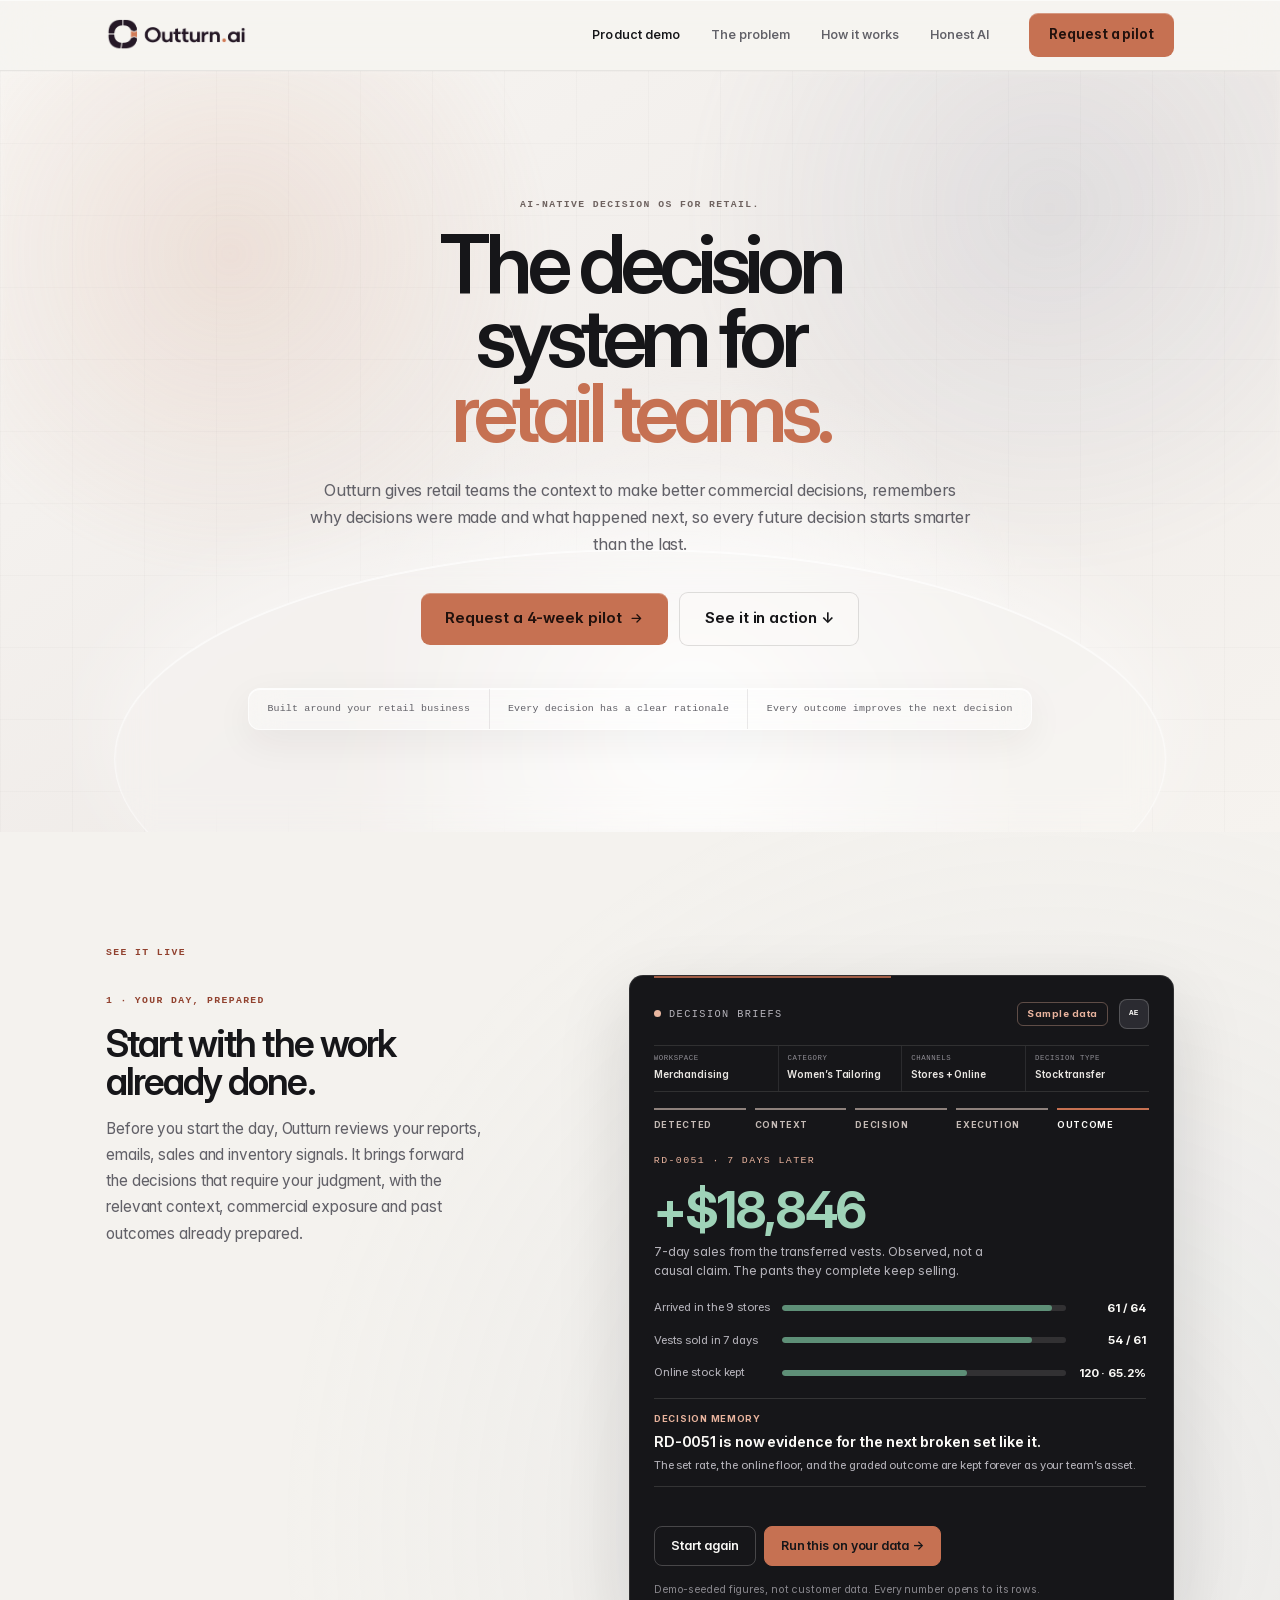
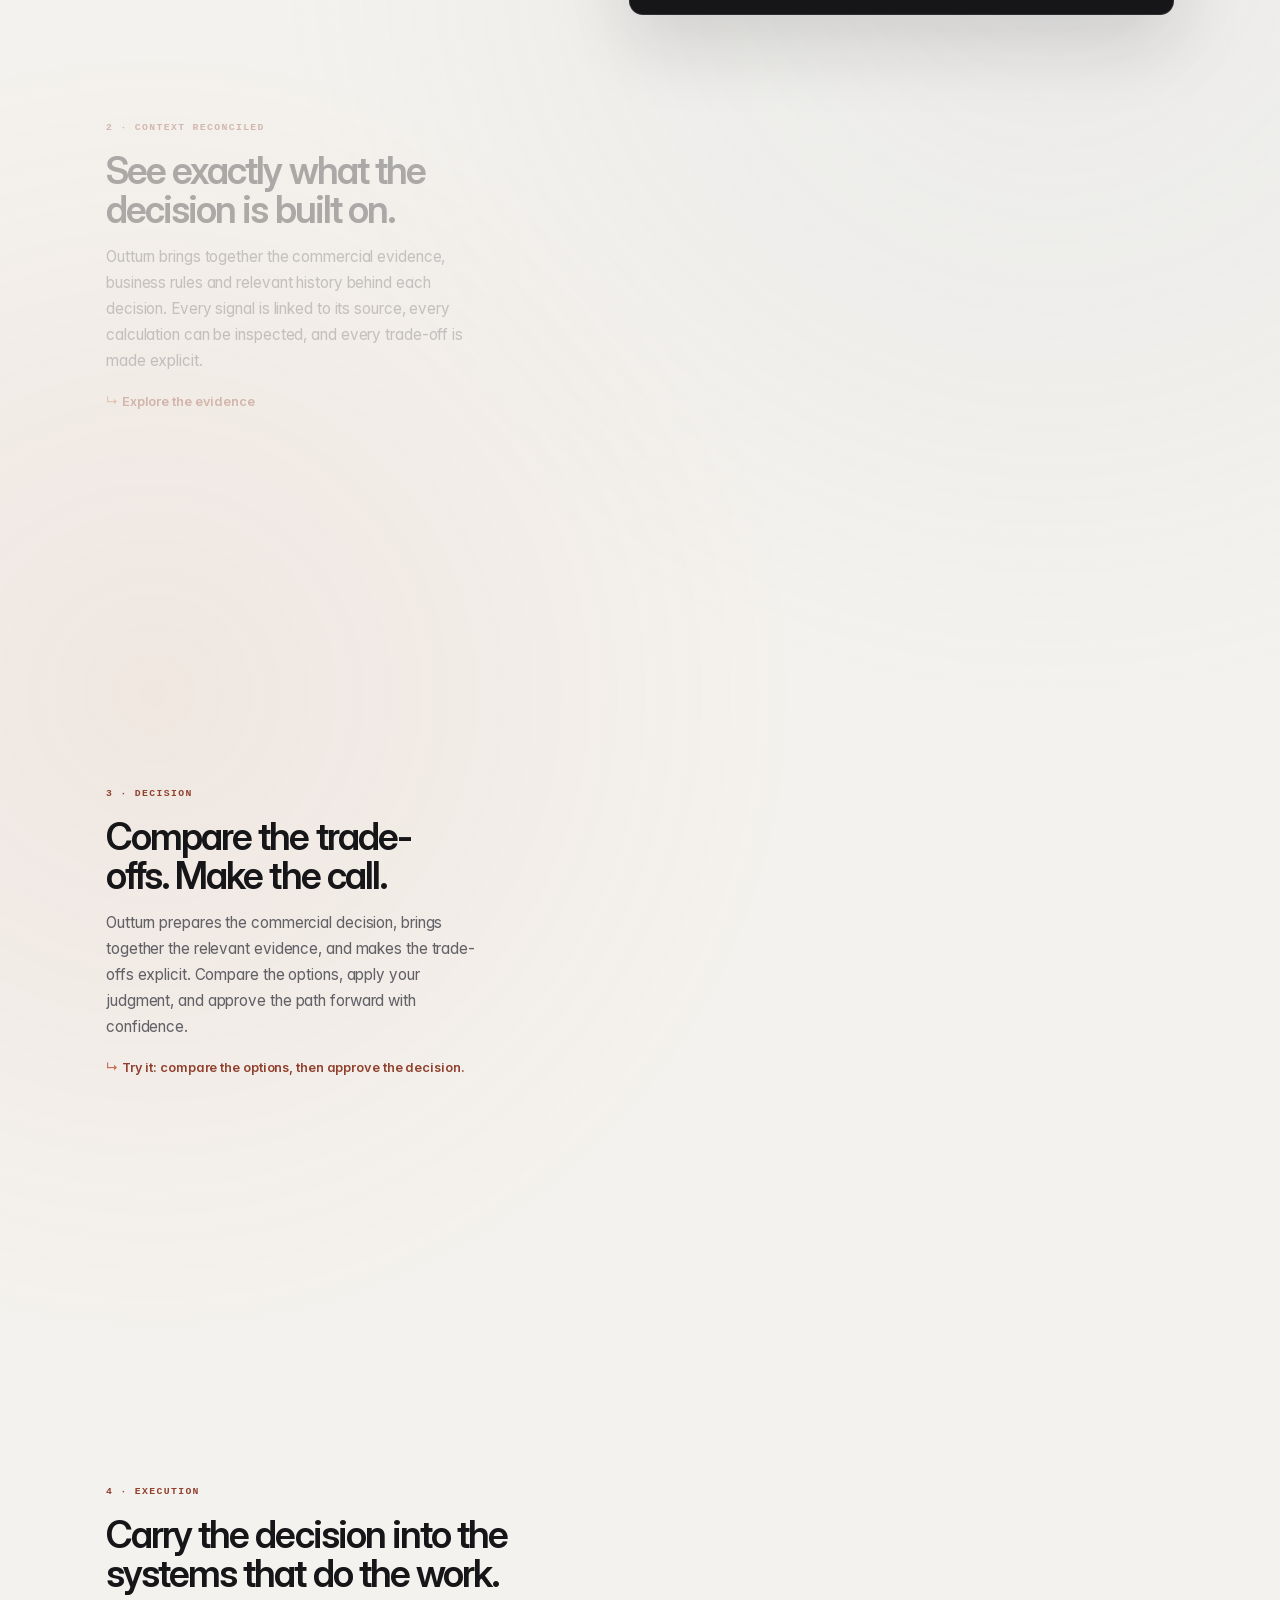
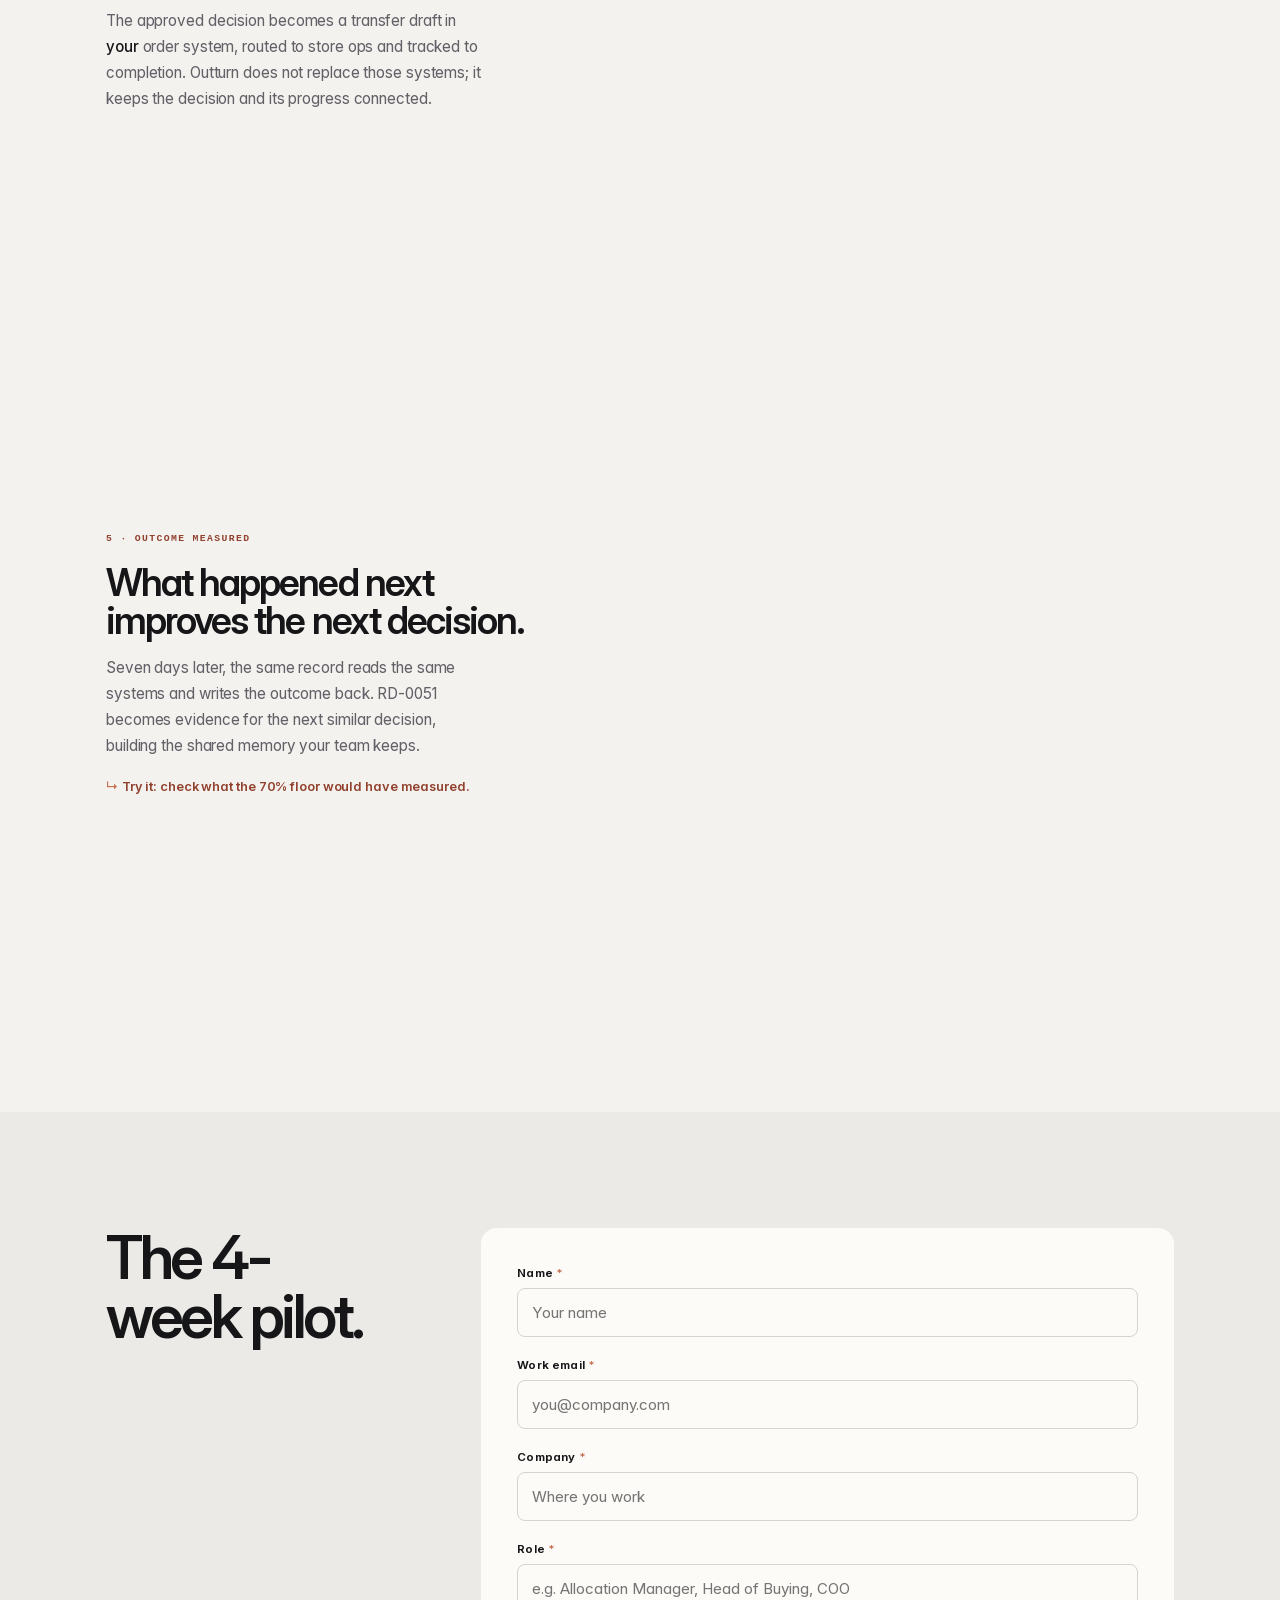
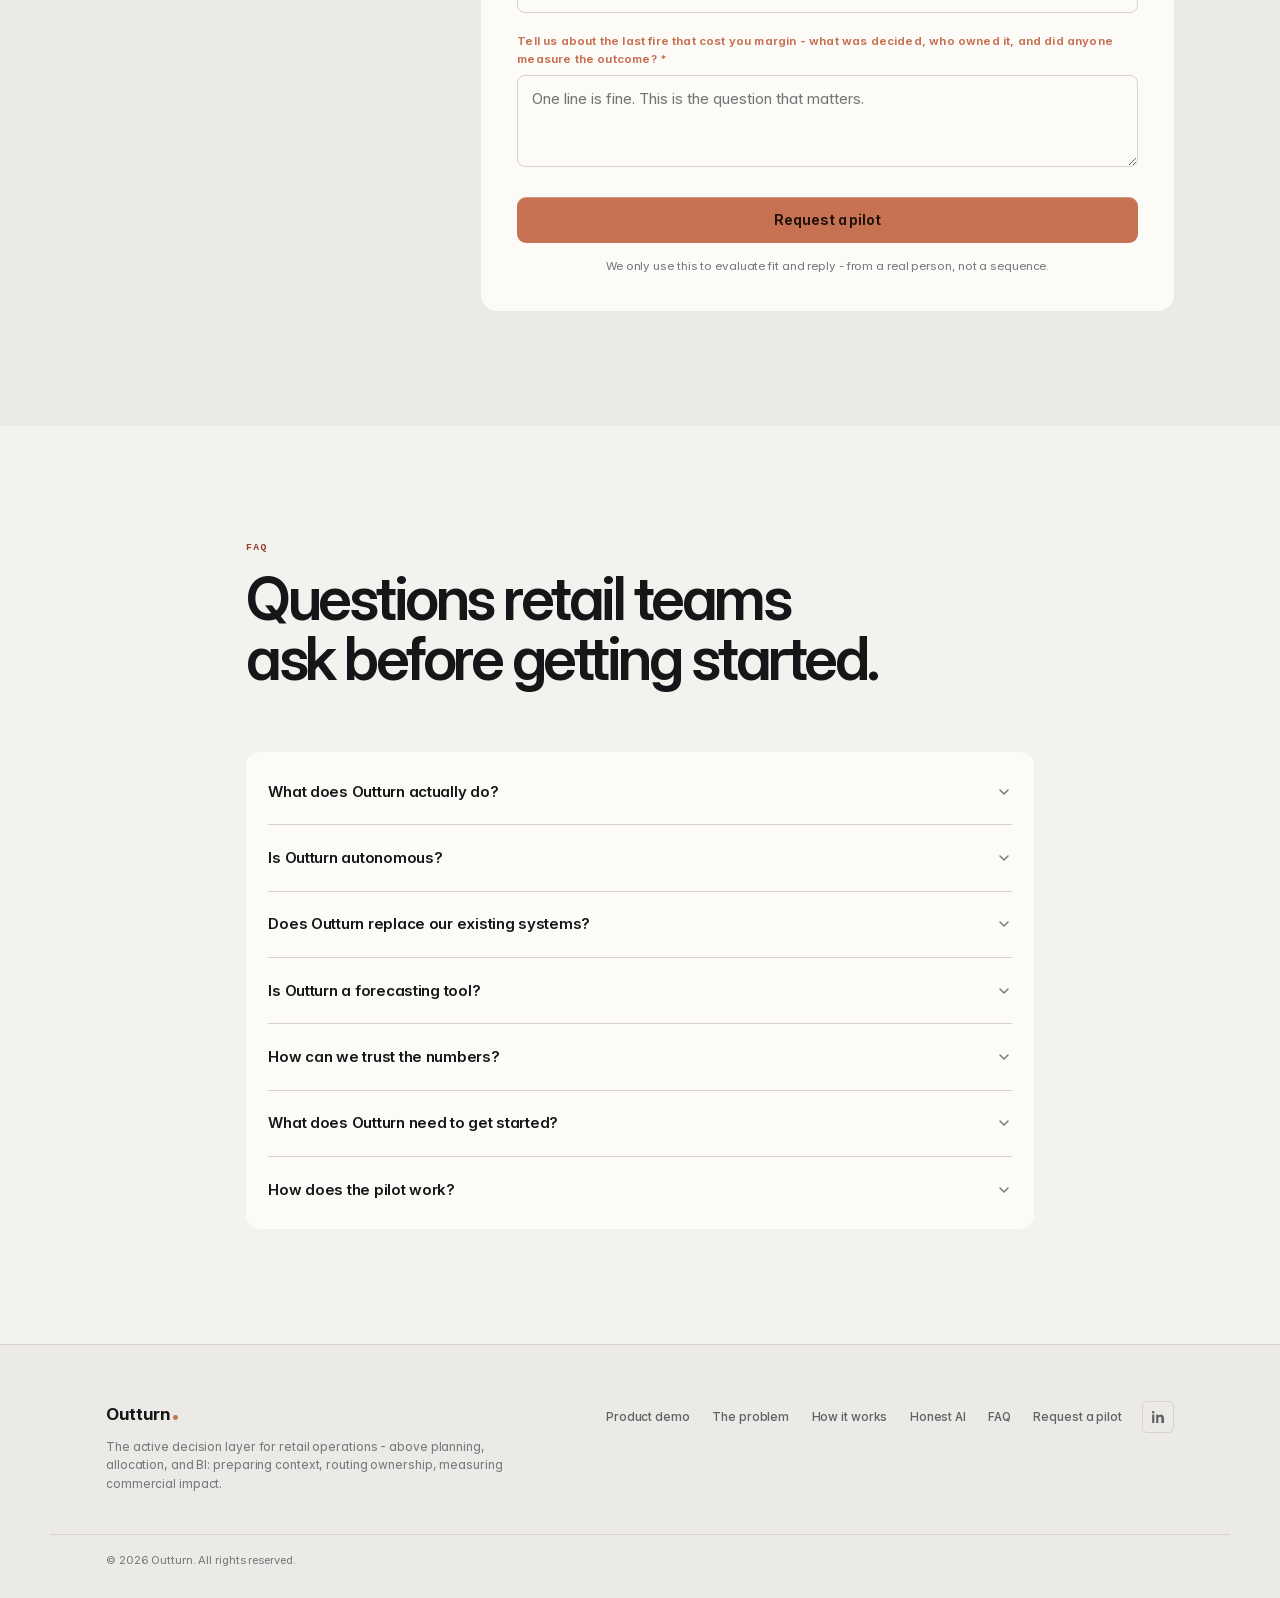
==== commit 8a2f44f5: "Revert "Reapply "Simplify the homepage around the product"" This reverts commit 67251d1dbdeade70ce52" ====
--- a/index.html
+++ b/index.html
@@ -3,9 +3,9 @@
 <head>
   <meta charset="utf-8" />
   <meta name="viewport" content="width=device-width, initial-scale=1" />
-  <title>Outturn | Commercial decisions, prepared</title>
-  <meta name="description" content="Outturn prepares commercial decisions for retail teams by bringing the relevant data, company knowledge and prior outcomes together in one place." />
-  <meta name="keywords" content="retail decision system, commercial decision support, retail decision intelligence, organizational decision memory, human-in-the-loop retail AI" />
+  <title>Outturn | AI-native decision OS for retail</title>
+  <meta name="description" content="Outturn is a scalable, data science-first decision system for retail teams. It gives merchandisers clarity into commercial decisions, the context behind them, and what happened after." />
+  <meta name="keywords" content="retail decision intelligence, decision layer, decision-to-execution leakage, retail operations AI, stockout risk, allocation decisions, markdown decisions, human-in-the-loop retail AI, agentic merchant" />
   <link rel="canonical" href="https://getoutturn.ai/" />
   <meta name="robots" content="index, follow" />
   <meta name="theme-color" content="#F7F2EF" />
@@ -13,17 +13,17 @@
   <!-- Open Graph / Twitter -->
   <meta property="og:type" content="website" />
   <meta property="og:url" content="https://getoutturn.ai/" />
-  <meta property="og:title" content="Outturn | Commercial decisions, prepared" />
-  <meta property="og:description" content="Outturn brings the context, trade-offs and prior outcomes behind each commercial decision together in one place." />
+  <meta property="og:title" content="Outturn | AI-native decision OS for retail" />
+  <meta property="og:description" content="A scalable, data science-first decision system for retail teams." />
   <meta property="og:image" content="https://getoutturn.ai/og.svg" />
   <meta name="twitter:card" content="summary_large_image" />
-  <meta name="twitter:title" content="Outturn | Commercial decisions, prepared" />
-  <meta name="twitter:description" content="Outturn brings the context, trade-offs and prior outcomes behind each commercial decision together in one place." />
+  <meta name="twitter:title" content="Outturn | AI-native decision OS for retail" />
+  <meta name="twitter:description" content="A scalable, data science-first decision system for retail teams." />
   <meta name="twitter:image" content="https://getoutturn.ai/og.svg" />
 
   <link rel="icon" href="data:image/svg+xml,<svg xmlns='http://www.w3.org/2000/svg' viewBox='0 0 32 32'><rect width='32' height='32' rx='7' fill='%231A131B'/><rect x='9' y='20' width='5' height='5' fill='%23C9795B'/></svg>" />
   <link rel="preload" href="fonts/InterVariable.woff2" as="font" type="font/woff2" crossorigin />
-  <link rel="stylesheet" href="styles.css?v=57" />
+  <link rel="stylesheet" href="styles.css?v=56" />
   <script>document.documentElement.classList.replace('no-js', 'js');</script>
 
   <!-- Clean-room JSON-LD: organization only. No ratings, no reviews, no invented stats. -->
@@ -32,8 +32,8 @@
     "@context": "https://schema.org",
     "@type": "Organization",
     "name": "Outturn",
-    "description": "Outturn prepares commercial decisions for retail teams by bringing together current business context, prior decisions, company knowledge and outcomes.",
-    "slogan": "Commercial decisions, prepared."
+    "description": "Outturn is the agentic AI layer above a retailer's planning, allocation and BI systems. It carries context across tools and turns visible issues into cited decisions, owned actions and measured commercial outcomes - deterministic math, per-claim citation, human-approved writes, never a black-box forecast.",
+    "slogan": "The active decision layer for retail operations."
   }
   </script>
 </head>
@@ -73,9 +73,9 @@
     <section class="hero" aria-labelledby="hero-h1">
       <div class="container hero__inner">
         <div class="hero__editorial">
-          <p class="eyebrow">Commercial decision support for retail teams</p>
-          <h1 id="hero-h1">Make the decision.<br /><em class="em-why">Skip the search.</em></h1>
-          <p class="hero__sub">Outturn prepares commercial decisions by bringing the relevant data, company knowledge and prior outcomes together in one place.</p>
+          <p class="eyebrow">AI-native decision OS for retail.</p>
+          <h1 id="hero-h1">The decision system for<br /><em class="em-why">retail teams.</em></h1>
+          <p class="hero__sub">Outturn gives retail teams the context to make better commercial decisions, remembers why decisions were made and what happened next, so every future decision starts smarter than the last.</p>
           <div class="hero__ctas">
             <a class="btn btn--primary btn--lg" href="#pilot">
               Request a 4-week pilot
@@ -84,9 +84,9 @@
             <a class="btn btn--ghost btn--lg" href="#demo">See it in action ↓</a>
           </div>
           <ul class="hero__chips" aria-label="The guarantees">
-            <li>Context already assembled</li>
-            <li>Trade-offs ready to compare</li>
-            <li>Outcomes connected to the next decision</li>
+            <li>Built around your retail business</li>
+            <li>Every decision has a clear rationale</li>
+            <li>Every outcome improves the next decision</li>
           </ul>
         </div>
       </div>
@@ -849,41 +849,12 @@
       </div>
     </section>
 
-    <!-- ===================== PRODUCT VALUE ===================== -->
-    <section class="section home-value" aria-labelledby="home-value-h">
-      <div class="container">
-        <header class="home-value__head reveal">
-          <p class="eyebrow">What changes for the team</p>
-          <h2 class="h-section" id="home-value-h">Less reconstruction. Better decisions.</h2>
-        </header>
-        <div class="home-value__grid">
-          <article class="reveal">
-            <span>01</span>
-            <h3>Start with the context.</h3>
-            <p>The relevant data, rules, conversations and prior decisions are assembled before judgment is needed.</p>
-          </article>
-          <article class="reveal">
-            <span>02</span>
-            <h3>Compare the real trade-offs.</h3>
-            <p>Teams see the commercial case, alternatives and constraints together before making the call.</p>
-          </article>
-          <article class="reveal">
-            <span>03</span>
-            <h3>Reuse what the business learns.</h3>
-            <p>The decision stays connected to its reasoning and outcome, so the next similar decision starts smarter.</p>
-          </article>
-        </div>
-      </div>
-    </section>
-
     <!-- ===================== PILOT ===================== -->
     <section class="section section--gray" id="pilot" aria-labelledby="pilot-h">
       <div class="container">
         <div class="demo__inner">
           <div class="demo__pitch reveal">
-            <p class="eyebrow">4-week pilot</p>
-            <h2 class="h-section" id="pilot-h">Start with one high-value decision area.</h2>
-            <p class="pilot-intro">Use the reports, exports and business rules your team already works with.</p>
+            <h2 class="h-section" id="pilot-h">The 4-week pilot.</h2>
           </div>
 
           <div class="demo__form-wrap reveal">
@@ -914,8 +885,8 @@
                   <p class="field__error" id="e-role">Please tell us your role.</p>
                 </div>
                 <div class="field field--emphasis">
-                  <label for="f-incident">Which commercial decision would you start with? <span class="req" aria-hidden="true">*</span></label>
-                  <textarea id="f-incident" name="incident" rows="3" placeholder="One sentence is enough." required aria-describedby="e-incident"></textarea>
+                  <label for="f-incident">Tell us about the last fire that cost you margin - what was decided, who owned it, and did anyone measure the outcome? <span class="req" aria-hidden="true">*</span></label>
+                  <textarea id="f-incident" name="incident" rows="3" placeholder="One line is fine. This is the question that matters." required aria-describedby="e-incident"></textarea>
                   <p class="field__error" id="e-incident">A sentence or two helps us prepare a relevant pilot.</p>
                 </div>
                 <!-- honeypot: off-screen, ignored by humans, catches bots -->
@@ -938,7 +909,7 @@
     </section>
 
     <!-- ===================== FAQ ===================== -->
-    <section class="section" id="faq" aria-labelledby="faq-h" hidden>
+    <section class="section" id="faq" aria-labelledby="faq-h">
       <div class="container container--narrow">
         <header class="section-head reveal">
           <p class="eyebrow">FAQ</p>
@@ -983,7 +954,7 @@
     <div class="container footer__inner">
       <div>
         <span class="wordmark">Outturn<span class="dot" aria-hidden="true"></span></span>
-        <p class="footer__tagline">Outturn prepares commercial decisions with the context, trade-offs and company knowledge already assembled.</p>
+        <p class="footer__tagline">The active decision layer for retail operations - above planning, allocation, and BI: preparing context, routing ownership, measuring commercial impact.</p>
       </div>
       <div class="footer__right">
         <nav class="footer__links" aria-label="Footer">
@@ -991,6 +962,7 @@
           <a href="the-problem.html">The problem</a>
           <a href="how-it-works.html">How it works</a>
           <a href="honest-ai.html">Honest AI</a>
+          <a href="#faq">FAQ</a>
           <a href="#pilot">Request a pilot</a>
         </nav>
         <span class="footer__linkedin" aria-label="Outturn LinkedIn link coming soon" title="LinkedIn link coming soon">
--- a/styles.css
+++ b/styles.css
@@ -1614,18 +1614,3 @@
 @media(prefers-reduced-motion:reduce){.js .attention-visual *{opacity:1!important;transition:none!important}.js .attention-visual .attention-visual__rebuild{width:72%!important}.js .attention-visual .attention-visual__left{width:28%!important}}
 @media(max-width:760px){.attention-visual__track{min-height:11rem}.attention-visual__rebuild{width:66%}.attention-visual__left{width:34%}.js .attention-visual.is-in-view .attention-visual__rebuild{width:66%}.js .attention-visual.is-in-view .attention-visual__left{width:34%}.attention-visual__squeezed{display:grid;grid-template-columns:1fr 1fr}.attention-visual__parallel>div{display:grid;grid-template-columns:1fr 1fr;gap:.45rem;padding:0}.attention-visual__parallel b,.attention-visual__parallel b:first-child{min-width:0;margin:0;transform:none!important}.attention-visual__parallel b:last-child{grid-column:1/-1}.attention-visual>footer{grid-template-columns:1fr}.attention-visual>footer em{justify-self:start}}
 @media(max-width:480px){.attention-visual__track{flex-direction:column}.attention-visual__rebuild,.attention-visual__left,.js .attention-visual.is-in-view .attention-visual__rebuild,.js .attention-visual.is-in-view .attention-visual__left{width:100%}.attention-visual__track>div{min-height:6rem}.attention-visual__squeezed{grid-template-columns:1fr}.attention-visual__scale{display:none}}
-
-/* Concise homepage value story */
-.home-value{border-top:1px solid var(--line);background:#F0EEEA}
-.home-value__head{display:grid;grid-template-columns:minmax(12rem,.42fr) 1fr;gap:clamp(2rem,6vw,6rem);align-items:start;margin-bottom:clamp(2.5rem,5vw,4rem)}
-.home-value__head .eyebrow{margin-top:.5rem}
-.home-value__head .h-section{max-width:15ch;margin:0}
-.home-value__grid{display:grid;grid-template-columns:repeat(3,1fr);overflow:hidden;border:1px solid #303036;border-radius:14px;background:#161619;color:#FAF9F6;box-shadow:0 30px 75px rgba(20,20,24,.12)}
-.home-value__grid article{min-height:18rem;padding:clamp(1.3rem,2.5vw,2rem);border-right:1px solid rgba(250,249,246,.11)}
-.home-value__grid article:last-child{border-right:0}
-.home-value__grid span{display:block;color:#E1A28B;font:650 .57rem/1 var(--mono);letter-spacing:.08em}
-.home-value__grid h3{max-width:13ch;margin:clamp(3rem,6vw,5.5rem) 0 .8rem;font-size:clamp(1.4rem,2.25vw,2rem);font-weight:580;line-height:1.02;letter-spacing:-.052em}
-.home-value__grid p{max-width:31ch;margin:0;color:#AAA7AD;font-size:.76rem;line-height:1.62}
-#pilot .pilot-intro{max-width:32ch;margin:1.2rem 0 0;color:var(--muted);font-size:.92rem;line-height:1.65}
-#pilot .demo__pitch .h-section{max-width:10ch}
-@media(max-width:760px){.home-value__head{grid-template-columns:1fr;gap:1rem}.home-value__grid{grid-template-columns:1fr}.home-value__grid article{min-height:0;border-right:0;border-bottom:1px solid rgba(250,249,246,.11)}.home-value__grid article:last-child{border-bottom:0}.home-value__grid h3{margin-top:2.2rem}}
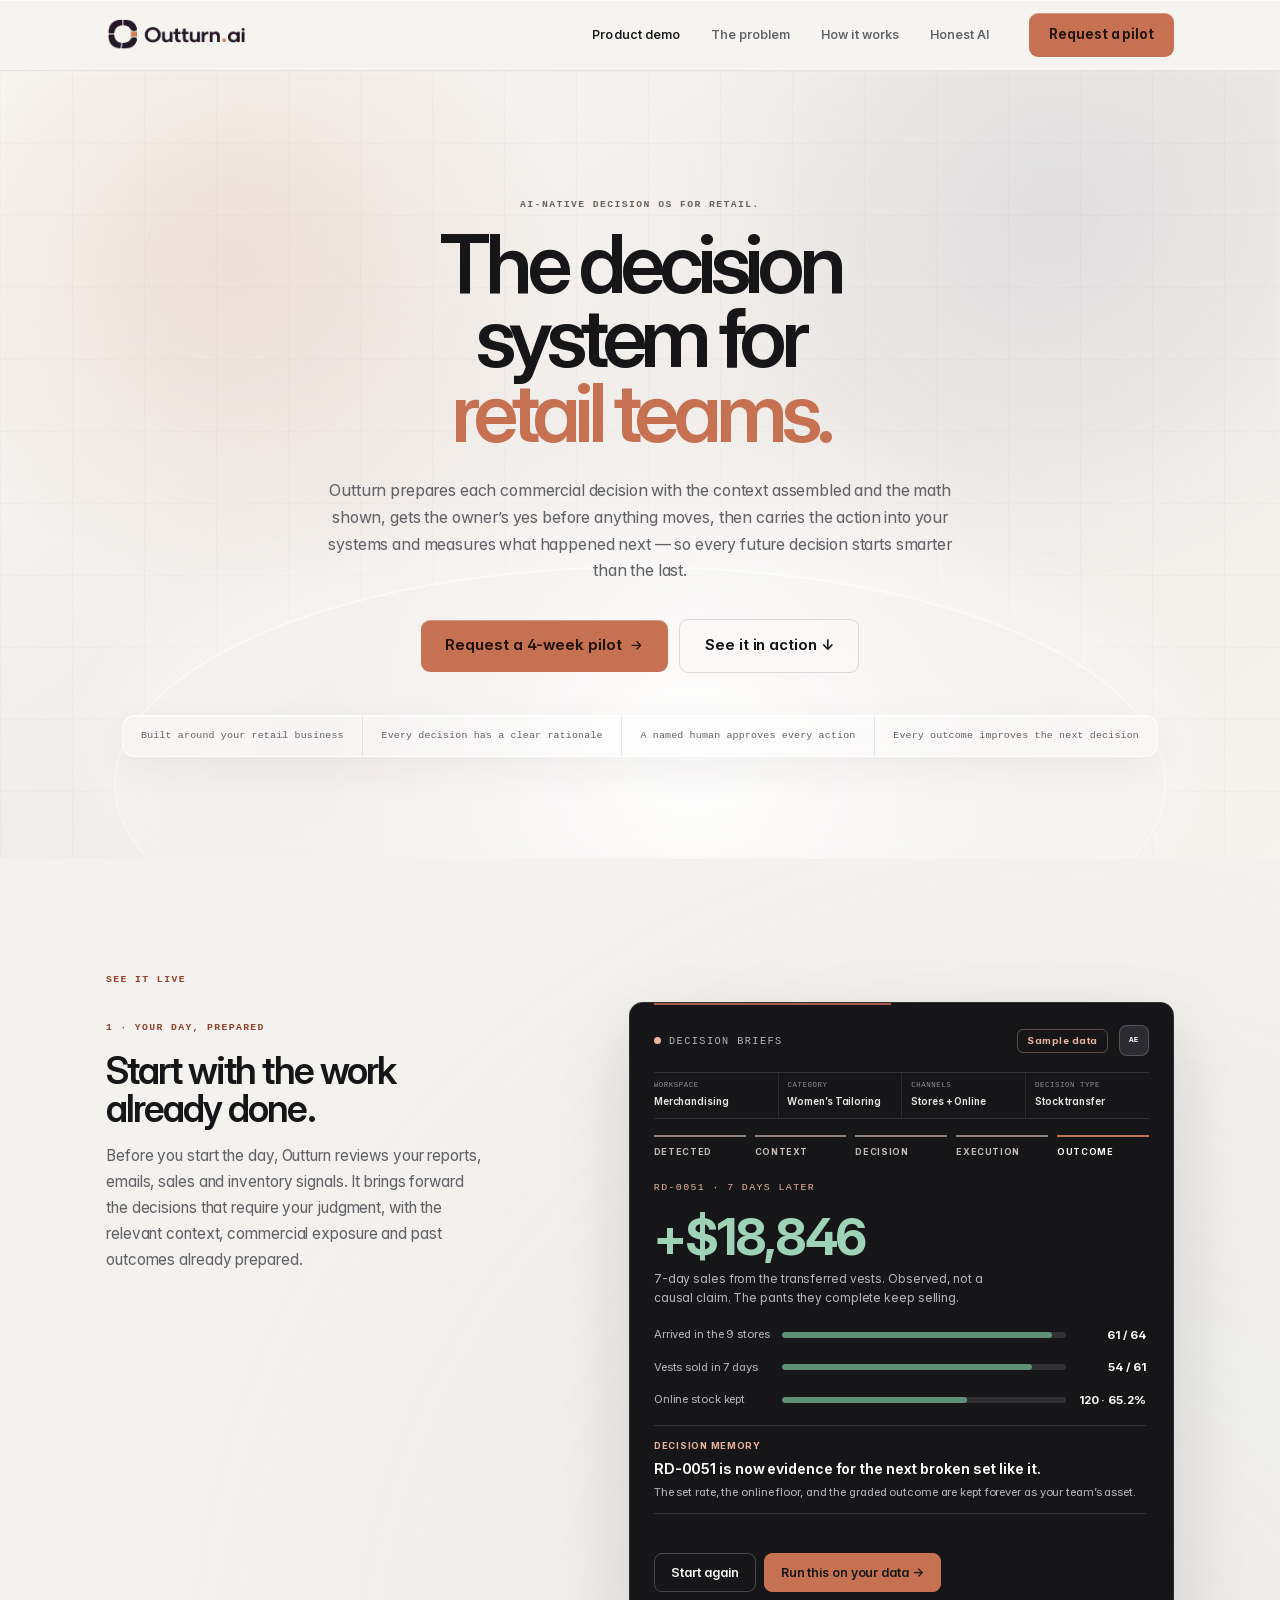
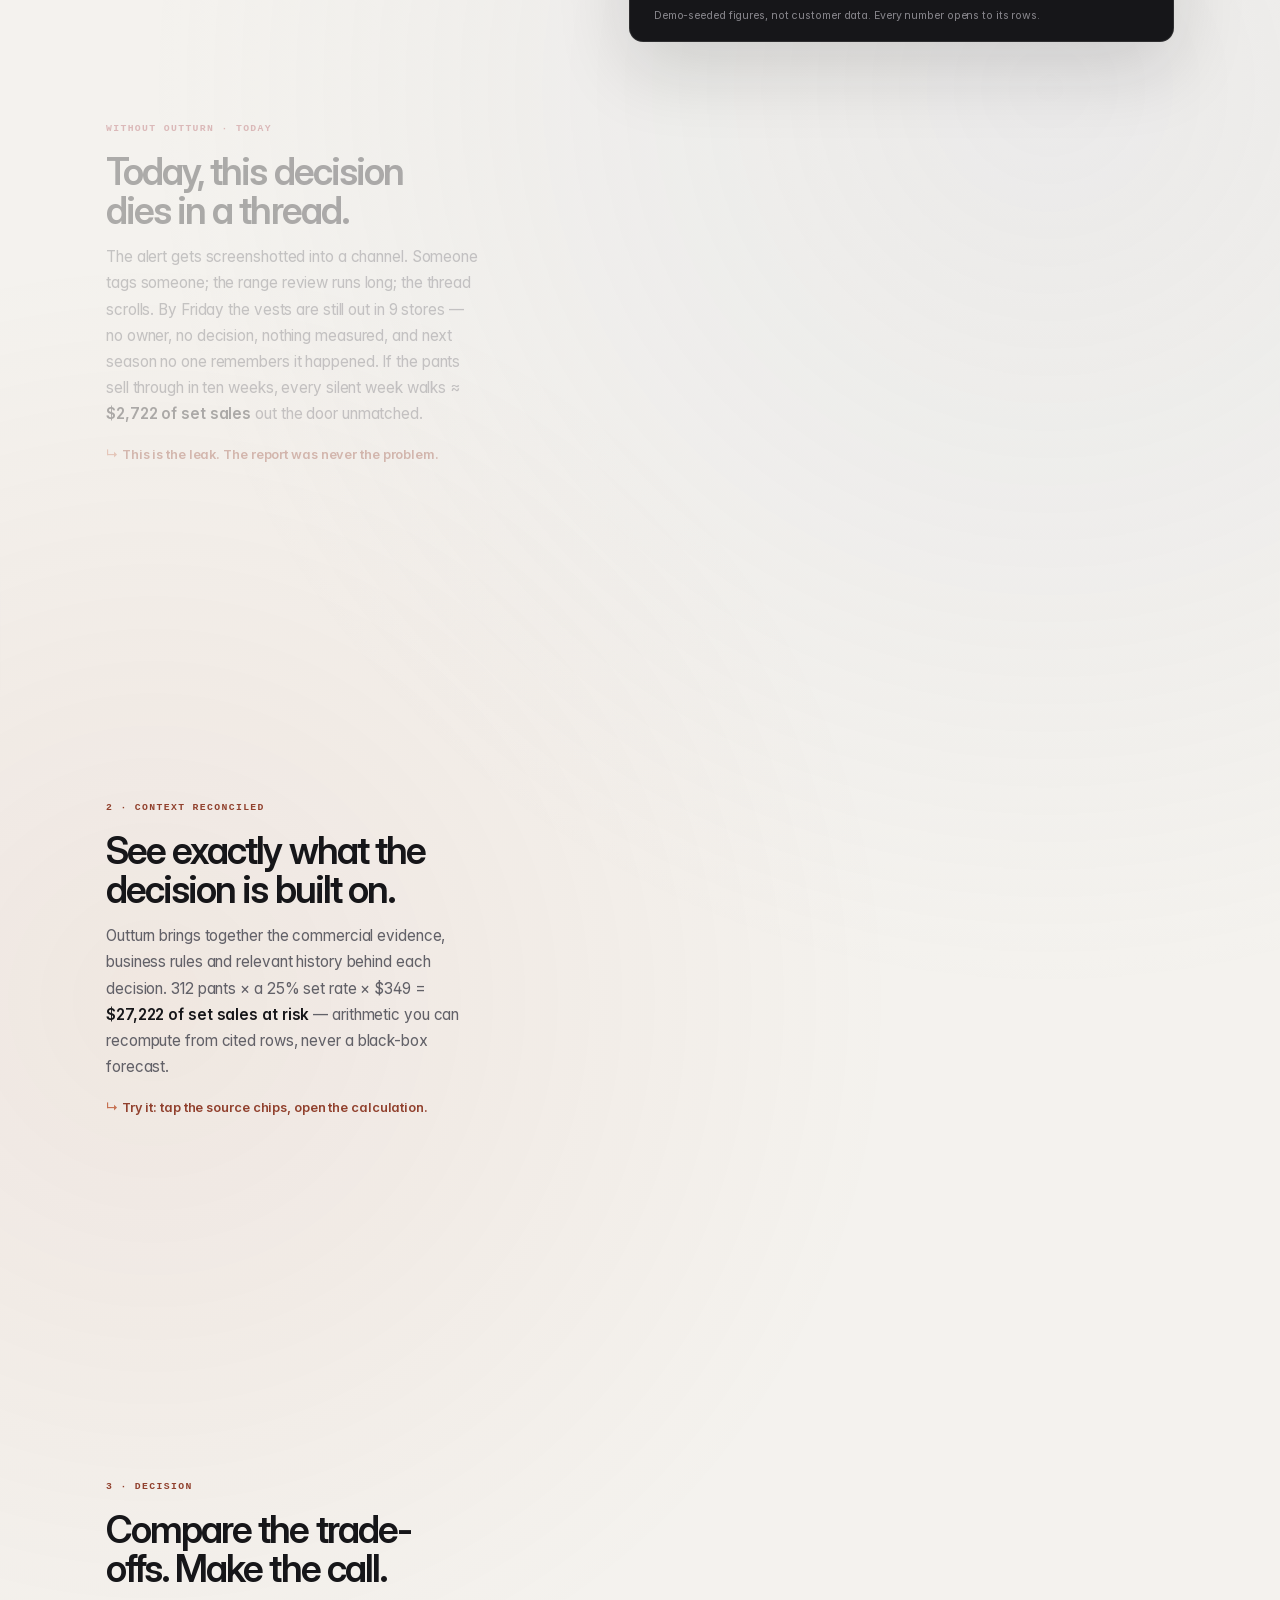
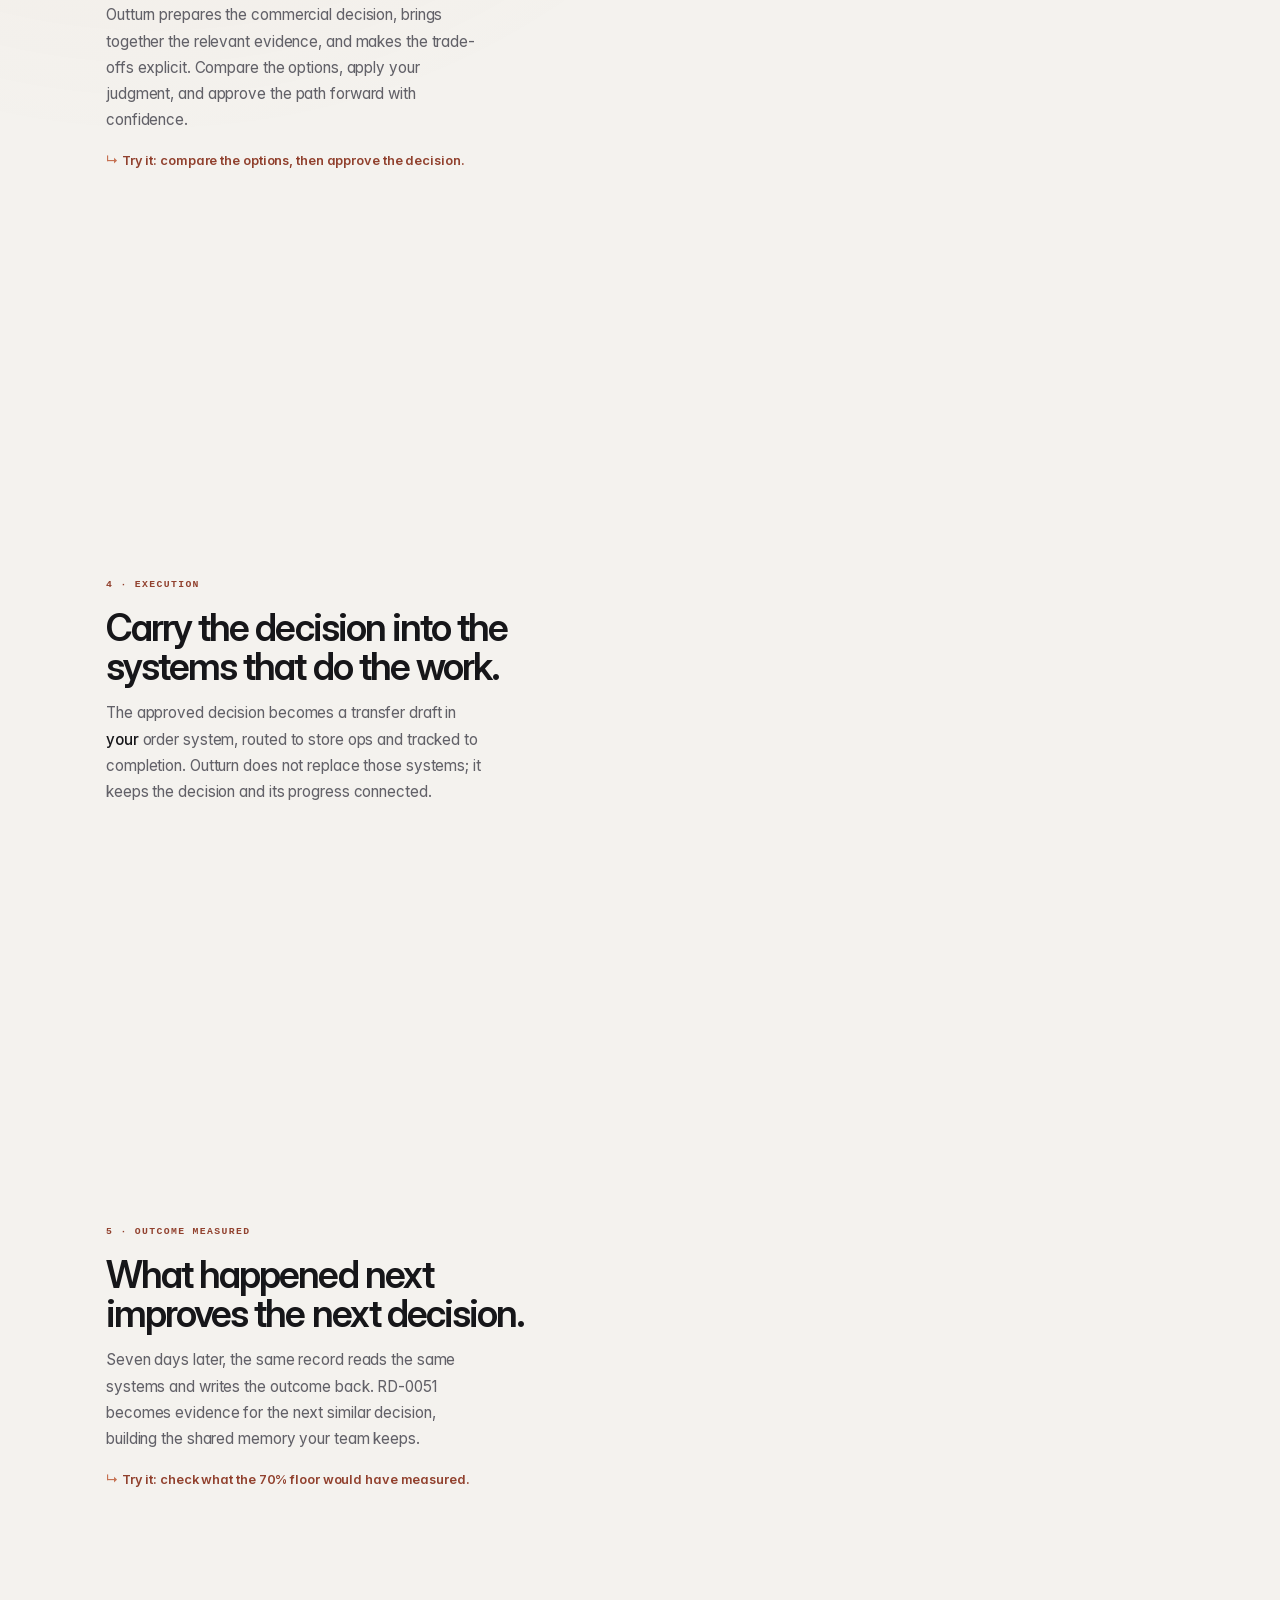
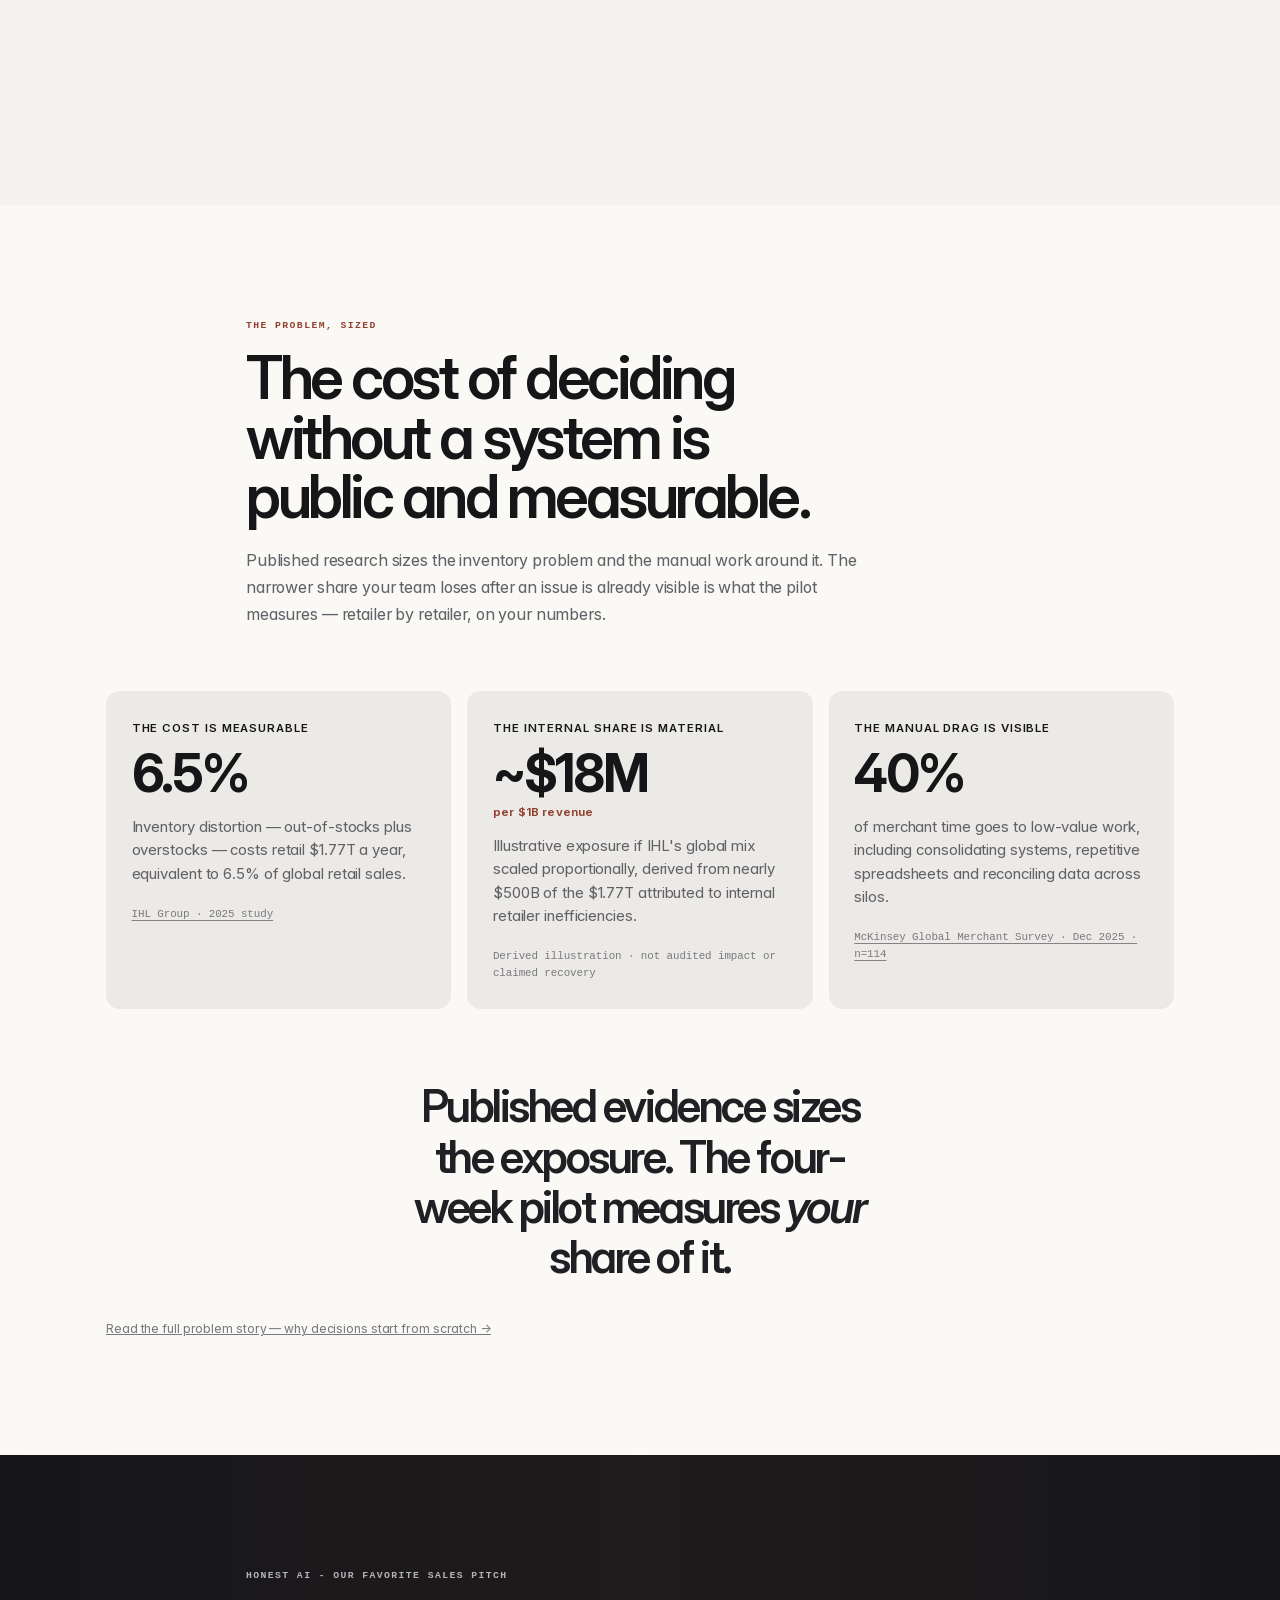
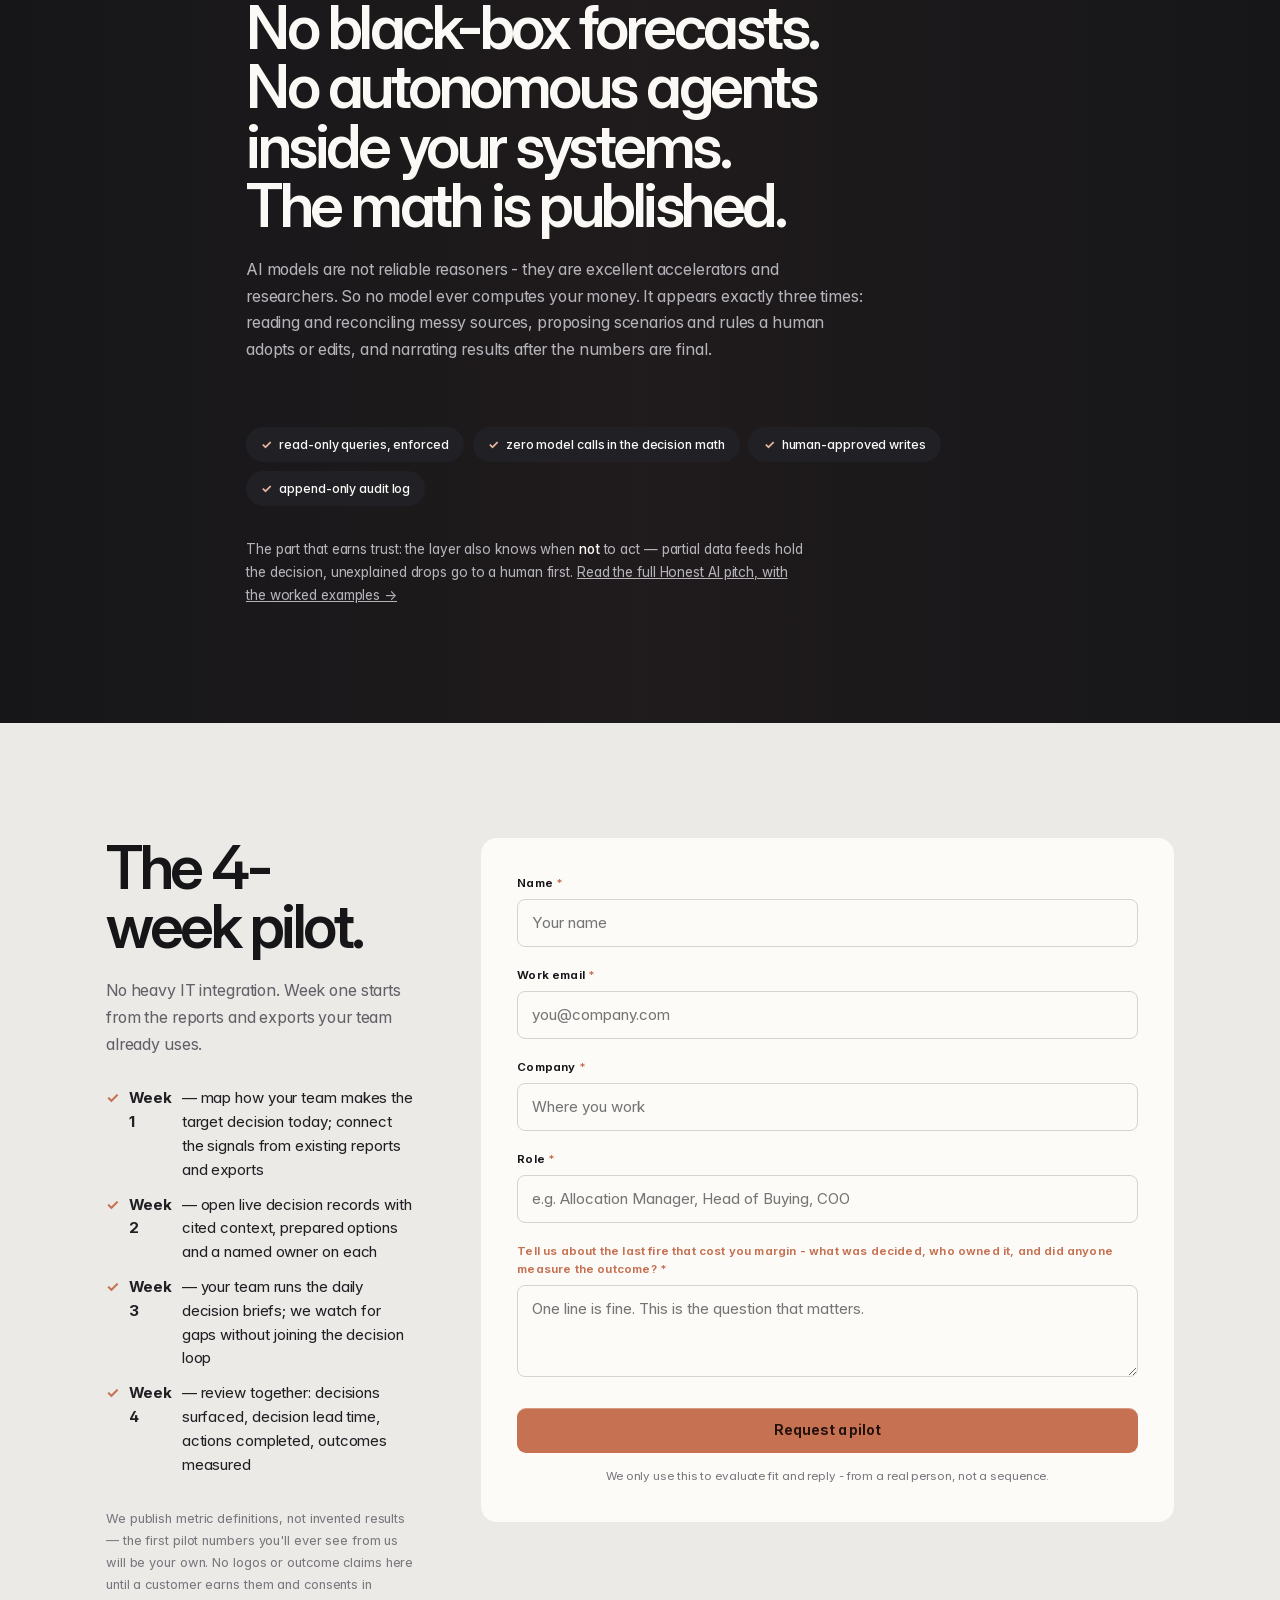
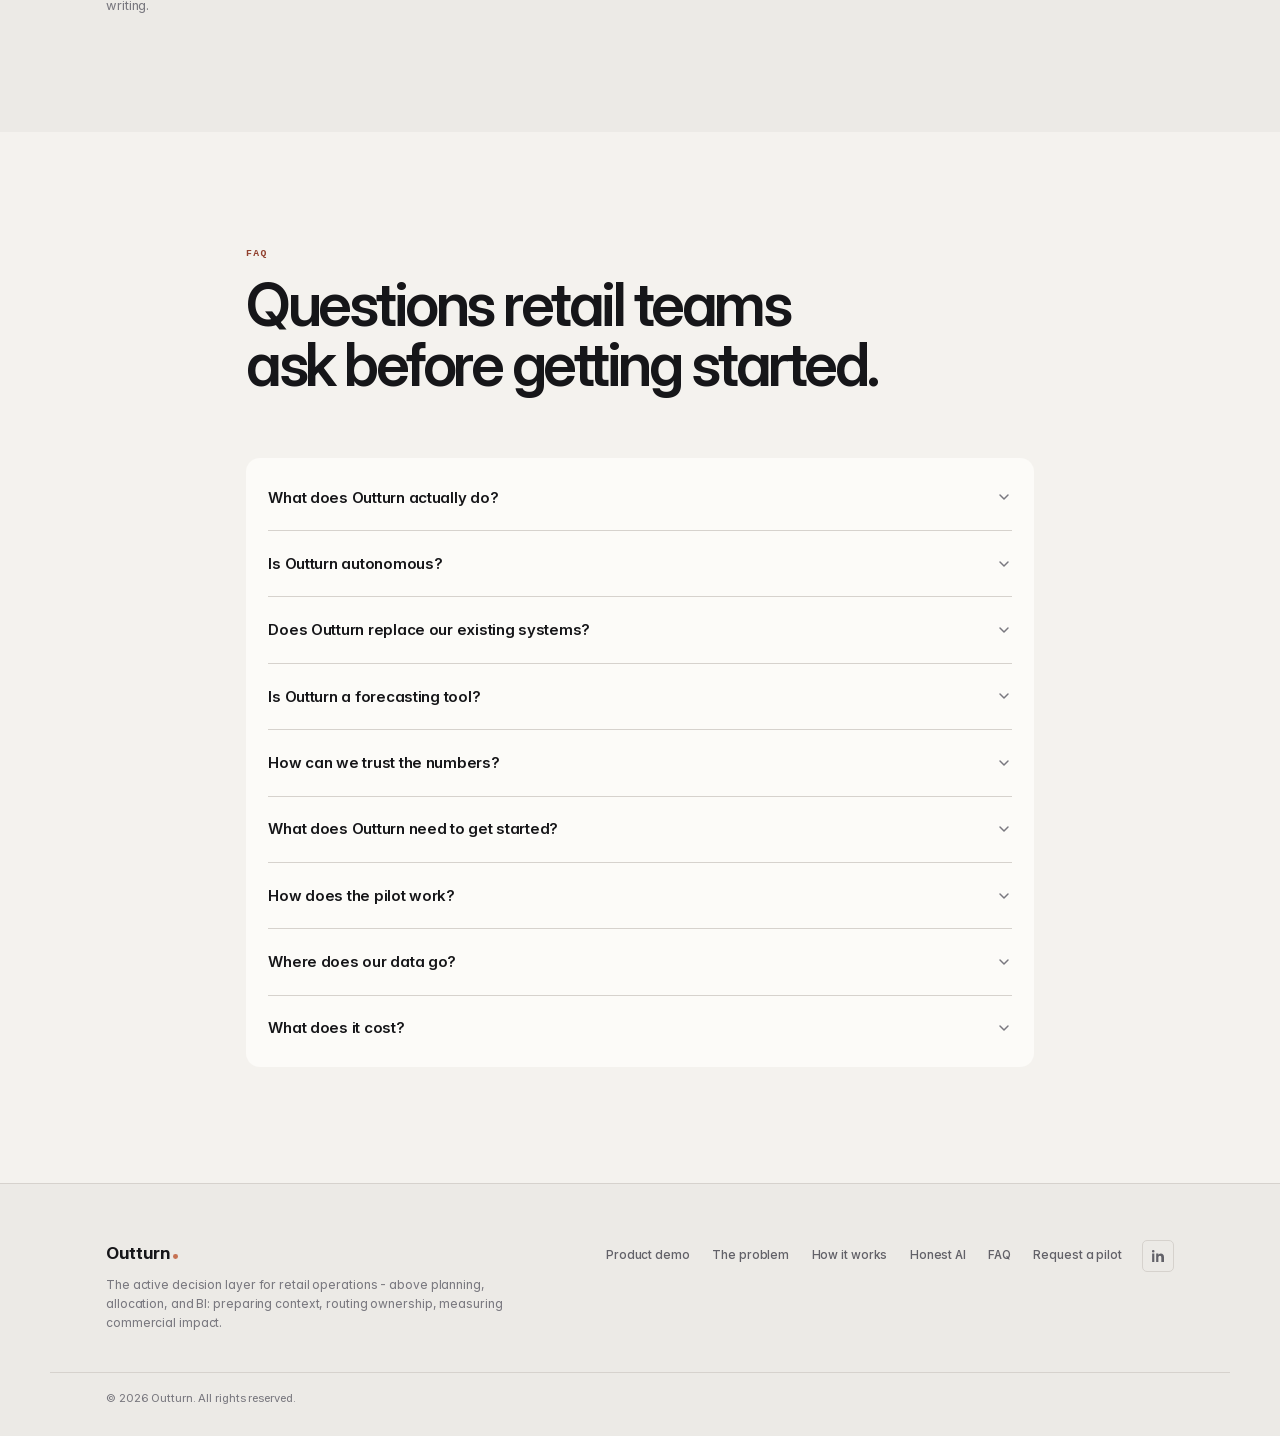
==== commit 2925c951: "Restore the proof layer onto the decision-OS redesign - Hero: concrete loop subhead (context assembl" ====
--- a/index.html
+++ b/index.html
@@ -23,7 +23,7 @@
 
   <link rel="icon" href="data:image/svg+xml,<svg xmlns='http://www.w3.org/2000/svg' viewBox='0 0 32 32'><rect width='32' height='32' rx='7' fill='%231A131B'/><rect x='9' y='20' width='5' height='5' fill='%23C9795B'/></svg>" />
   <link rel="preload" href="fonts/InterVariable.woff2" as="font" type="font/woff2" crossorigin />
-  <link rel="stylesheet" href="styles.css?v=56" />
+  <link rel="stylesheet" href="styles.css?v=68" />
   <script>document.documentElement.classList.replace('no-js', 'js');</script>
 
   <!-- Clean-room JSON-LD: organization only. No ratings, no reviews, no invented stats. -->
@@ -75,7 +75,7 @@
         <div class="hero__editorial">
           <p class="eyebrow">AI-native decision OS for retail.</p>
           <h1 id="hero-h1">The decision system for<br /><em class="em-why">retail teams.</em></h1>
-          <p class="hero__sub">Outturn gives retail teams the context to make better commercial decisions, remembers why decisions were made and what happened next, so every future decision starts smarter than the last.</p>
+          <p class="hero__sub">Outturn prepares each commercial decision with the context assembled and the math shown, gets the owner’s yes before anything moves, then carries the action into your systems and measures what happened next — so every future decision starts smarter than the last.</p>
           <div class="hero__ctas">
             <a class="btn btn--primary btn--lg" href="#pilot">
               Request a 4-week pilot
@@ -86,6 +86,7 @@
           <ul class="hero__chips" aria-label="The guarantees">
             <li>Built around your retail business</li>
             <li>Every decision has a clear rationale</li>
+            <li>A named human approves every action</li>
             <li>Every outcome improves the next decision</li>
           </ul>
         </div>
@@ -110,24 +111,30 @@
               <h3 class="scrolly-step__title">Start with the work already done.</h3>
               <p class="scrolly-step__body">Before you start the day, Outturn reviews your reports, emails, sales and inventory signals. It brings forward the decisions that require your judgment, with the relevant context, commercial exposure and past outcomes already prepared.</p>
             </div>
-            <div class="scrolly-step" id="demo-step-1" data-step="1">
+            <div class="scrolly-step" id="demo-step-leak" data-step="1">
+              <span class="scrolly-step__n scrolly-step__n--leak">Without Outturn · today</span>
+              <h3 class="scrolly-step__title">Today, this decision dies in a thread.</h3>
+              <p class="scrolly-step__body">The alert gets screenshotted into a channel. Someone tags someone; the range review runs long; the thread scrolls. By Friday the vests are still out in 9 stores — no owner, no decision, nothing measured, and next season no one remembers it happened. If the pants sell through in ten weeks, every silent week walks ≈ <b>$2,722 of set sales</b> out the door unmatched.</p>
+              <p class="scrolly-step__hint">This is the leak. The report was never the problem.</p>
+            </div>
+            <div class="scrolly-step" id="demo-step-1" data-step="2">
               <span class="scrolly-step__n">2 · Context reconciled</span>
               <h3 class="scrolly-step__title">See exactly what the decision is built on.</h3>
-              <p class="scrolly-step__body">Outturn brings together the commercial evidence, business rules and relevant history behind each decision. Every signal is linked to its source, every calculation can be inspected, and every trade-off is made explicit.</p>
-              <p class="scrolly-step__hint">Explore the evidence</p>
-            </div>
-            <div class="scrolly-step" id="demo-step-2" data-step="2">
+              <p class="scrolly-step__body">Outturn brings together the commercial evidence, business rules and relevant history behind each decision. 312 pants × a 25% set rate × $349 = <b>$27,222 of set sales at risk</b> — arithmetic you can recompute from cited rows, never a black-box forecast.</p>
+              <p class="scrolly-step__hint">Try it: tap the source chips, open the calculation.</p>
+            </div>
+            <div class="scrolly-step" id="demo-step-2" data-step="3">
               <span class="scrolly-step__n">3 · Decision</span>
               <h3 class="scrolly-step__title">Compare the trade-offs. Make the call.</h3>
               <p class="scrolly-step__body">Outturn prepares the commercial decision, brings together the relevant evidence, and makes the trade-offs explicit. Compare the options, apply your judgment, and approve the path forward with confidence.</p>
               <p class="scrolly-step__hint">Try it: compare the options, then approve the decision.</p>
             </div>
-            <div class="scrolly-step" id="demo-step-3" data-step="3">
+            <div class="scrolly-step" id="demo-step-3" data-step="4">
               <span class="scrolly-step__n">4 · Execution</span>
               <h3 class="scrolly-step__title">Carry the decision into the systems that do the work.</h3>
               <p class="scrolly-step__body">The approved decision becomes a transfer draft in <em>your</em> order system, routed to store ops and tracked to completion. Outturn does not replace those systems; it keeps the decision and its progress connected.</p>
             </div>
-            <div class="scrolly-step" id="demo-step-4" data-step="4">
+            <div class="scrolly-step" id="demo-step-4" data-step="5">
               <span class="scrolly-step__n">5 · Outcome measured</span>
               <h3 class="scrolly-step__title">What happened next improves the next decision.</h3>
               <p class="scrolly-step__body">Seven days later, the same record reads the same systems and writes the outcome back. RD-0051 becomes evidence for the next similar decision, building the shared memory your team keeps.</p>
@@ -156,10 +163,10 @@
                 </div>
                 <div class="demo-rail" role="group" aria-label="Decision lifecycle stages">
                   <button type="button" class="is-active" data-go="0">Detected</button>
-                  <button type="button" data-go="1">Context</button>
-                  <button type="button" data-go="2">Decision</button>
-                  <button type="button" data-go="3">Execution</button>
-                  <button type="button" data-go="4">Outcome</button>
+                  <button type="button" data-go="2">Context</button>
+                  <button type="button" data-go="3">Decision</button>
+                  <button type="button" data-go="4">Execution</button>
+                  <button type="button" data-go="5">Outcome</button>
                 </div>
                 <div class="demo-panel__stages">
 
@@ -178,11 +185,30 @@
                       <div class="dqueue__item"><span>01 · Awaiting decision · Women’s Tailoring</span><b>Linen suit vests are out of stock in 9 stores</b><small>$27,222 sales at risk</small></div>
                       <div class="dqueue__item"><span>02 · Awaiting decision · Women’s Footwear</span><b>Summer sandals overstocked in 14 stores</b><small>$18,640 markdown exposure</small></div>
                     </div>
-                    <div class="dstage__actions"><button type="button" class="dbtn dbtn--primary" data-go="1">Open the priority decision →</button></div>
+                    <div class="dstage__actions"><button type="button" class="dbtn dbtn--primary" data-go="1">First — what happens to this today →</button></div>
+                  </div>
+
+                  <!-- Off-loop · the counterfactual: the same decision dying in a thread today -->
+                  <div class="dstage" data-stage="1">
+                    <p class="dstage__kicker dstage__kicker--leak">The same issue · no system</p>
+                    <div class="dthread" aria-label="How this issue plays out in a chat thread today">
+                      <div class="dmsg"><small>09:18 · #trading</small><b>BI bot</b> Vest unavailable in 9 stores. <span class="dattach">📎 screenshot.png</span></div>
+                      <div class="dmsg"><small>09:31</small><b>Merch lead</b> @Alex can you take a look?</div>
+                      <div class="dmsg"><small>09:47</small><b>Alex</b> On it after the range review 👍</div>
+                      <div class="dsys">Tuesday — buried under 43 newer messages</div>
+                      <div class="dsys">Friday — vests still out in 9 stores · no owner · no decision · nothing measured</div>
+                    </div>
+                    <div class="dleak">
+                      <span>Set sales walking out unmatched</span>
+                      <b>≈ $2,722 / silent week</b>
+                    </div>
+                    <p class="dleak__note">$27,222 at risk ÷ a 10-week pants sell-through — an assumption, stated. Outturn computes your number from your rows.</p>
+                    <p class="dguard">No villain here — everyone’s busy. A thread just isn’t a system.</p>
+                    <div class="dstage__actions"><button type="button" class="dbtn dbtn--primary" data-go="2">See the same decision in Outturn →</button></div>
                   </div>
 
                   <!-- Decision summary and reconciled context combined in one stage. -->
-                  <div class="dstage" data-stage="1">
+                  <div class="dstage" data-stage="2">
                     <p class="dstage__kicker">Decision brief · RD-0051 · context reconciled</p>
                     <h4 class="dstage__h">Rebalance linen suit inventory before the weekend.</h4>
                     <p class="dstage__sub dcontext-exposure">9 stores out of stock · <b><span id="dRisk">$27,222</span> set sales at risk</b></p>
@@ -203,13 +229,13 @@
                     <p class="dsource-detail" id="dSourceDetail">POS · 09:12 · 312 pants selling in the 9 stores. 1 in 4 buyers adds the vest.</p>
                     <div class="dstage__actions">
                       <button type="button" class="dbtn" id="dCalcToggle" aria-expanded="false">Inspect the evidence</button>
-                      <button type="button" class="dbtn dbtn--primary" data-go="2">Review the decision →</button>
+                      <button type="button" class="dbtn dbtn--primary" data-go="3">Review the decision →</button>
                     </div>
                     <p class="dmath" id="dMath" hidden>312 pants × 25% set rate × $349 = <b>$27,222 set sales at risk</b><br />Computed in code from the rows above and your own set assumption. Not a demand forecast.</p>
                   </div>
 
                   <!-- Stage 3 · Decision -->
-                  <div class="dstage" data-stage="2">
+                  <div class="dstage" data-stage="3">
                     <p class="dstage__kicker">RD-0051 · human decision required</p>
                     <h4 class="dstage__h">Protect store sales or preserve online availability?</h4>
                     <p class="dstage__sub ddecision-intro">Nine stores are out of stock of linen suit vests while 184 units remain online. Pants are selling as sets, but company policy requires at least 65% of vest inventory to remain online.</p>
@@ -266,7 +292,7 @@
                   </div>
 
                   <!-- Stage 4 · Execution -->
-                  <div class="dstage" data-stage="3">
+                  <div class="dstage" data-stage="4">
                     <p class="dstage__kicker">RD-0051 · routed to execution</p>
                     <h4 class="dstage__h" id="dExecH">The yes became a store-transfer draft in your order system.</h4>
                     <span class="dstatus">Execution in progress</span>
@@ -277,11 +303,11 @@
                       <div class="devent"><small>+7 days</small><b>Outcome will be measured</b><span>Sales and stock read again from the same systems.</span></div>
                     </div>
                     <p class="dguard"><b>No write without a human approval.</b> Outturn routed the approved action into your system and tracks it. It didn’t replace the system.</p>
-                    <div class="dstage__actions"><button type="button" class="dbtn dbtn--primary" data-go="4">See the outcome, 7 days later →</button></div>
+                    <div class="dstage__actions"><button type="button" class="dbtn dbtn--primary" data-go="5">See the outcome, 7 days later →</button></div>
                   </div>
 
                   <!-- Stage 5 · Outcome measured -->
-                  <div class="dstage" data-stage="4">
+                  <div class="dstage" data-stage="5">
                     <p class="dstage__kicker">RD-0051 · 7 days later</p>
                     <b class="doutcome" id="dOutcome">+$18,846</b>
                     <p class="dcaption" id="dCaption">7-day sales from the transferred vests. Observed, not a causal claim. The pants they complete keep selling.</p>
@@ -307,15 +333,43 @@
       </div>
     </section>
 
-    <!-- ===================== THE GAP ===================== -->
-    <section class="section" id="gap" aria-labelledby="gap-h" hidden>
+    <!-- ===================== THE GAP (evidence band) ===================== -->
+    <section class="section" id="gap" aria-labelledby="gap-h">
       <div class="container container--narrow">
         <header class="section-head reveal">
-          <p class="eyebrow">The problem</p>
-          <h2 class="h-section" id="gap-h">Merchandisers spend their days fighting fires instead of improving the business.</h2>
-          <p class="lead">Every day, merchandising teams gather context across reports, spreadsheets, emails, and planning systems. Manual work keeps them reacting to immediate problems instead of making more strategic commercial decisions. Each function works from its own metrics and priorities, so conflicting decisions may never become visible. And because the reasoning, action, and outcome are rarely captured together, the organization starts from scratch each time.</p>
+          <p class="eyebrow">The problem, sized</p>
+          <h2 class="h-section" id="gap-h">The cost of deciding without a system is public and measurable.</h2>
+          <p class="lead">Published research sizes the inventory problem and the manual work around it. The narrower share your team loses after an issue is already visible is what the pilot measures — retailer by retailer, on your numbers.</p>
         </header>
       </div>
+      <div class="container">
+        <div class="wedge__cards stagger">
+          <div class="wedge-card">
+            <p class="wedge-card__label">The cost is measurable</p>
+            <p class="wedge-card__stat">6.5%</p>
+            <p class="wedge-card__text">Inventory distortion — out-of-stocks plus overstocks — costs retail $1.77T a year, equivalent to 6.5% of global retail sales.</p>
+            <p class="wedge-card__ex"><a href="https://www.ihlservices.com/product/fixing-inventory-distortion-whos-winning-whos-failing-whats-working/" target="_blank" rel="noopener">IHL Group · 2025 study</a></p>
+          </div>
+          <div class="wedge-card">
+            <p class="wedge-card__label">The internal share is material</p>
+            <p class="wedge-card__stat">~$18M <span>per $1B revenue</span></p>
+            <p class="wedge-card__text">Illustrative exposure if IHL's global mix scaled proportionally, derived from nearly $500B of the $1.77T attributed to internal retailer inefficiencies.</p>
+            <p class="wedge-card__ex">Derived illustration · not audited impact or claimed recovery</p>
+          </div>
+          <div class="wedge-card">
+            <p class="wedge-card__label">The manual drag is visible</p>
+            <p class="wedge-card__stat">40%</p>
+            <p class="wedge-card__text">of merchant time goes to low-value work, including consolidating systems, repetitive spreadsheets and reconciling data across silos.</p>
+            <p class="wedge-card__ex"><a href="https://www.mckinsey.com/industries/retail/our-insights/merchants-unleashed-how-agentic-ai-transforms-retail-merchandising" target="_blank" rel="noopener">McKinsey Global Merchant Survey · Dec 2025 · n=114</a></p>
+          </div>
+        </div>
+        <blockquote class="pull-quote reveal">Published evidence sizes the exposure. The four-week pilot measures <em>your</em> share of it.</blockquote>
+        <p class="footnote reveal"><a href="the-problem.html">Read the full problem story — why decisions start from scratch →</a></p>
+      </div>
+    </section>
+
+    <!-- rollback archive: previous on-page problem visuals, superseded by the-problem.html -->
+    <section class="section" id="gap-archive" aria-hidden="true" hidden>
       <div class="container">
         <!-- Previous problem visual preserved for quick rollback. -->
         <div class="decision-coverage reveal" aria-label="What receives attention and what gets missed in retail decision making" hidden>
@@ -761,7 +815,7 @@
     </section>
 
     <!-- ===================== HONEST AI ===================== -->
-    <section class="section section--ink" id="honest" aria-labelledby="honest-h" hidden>
+    <section class="section section--ink" id="honest" aria-labelledby="honest-h">
       <div class="container container--narrow">
         <header class="section-head reveal">
           <p class="eyebrow">Honest AI - our favorite sales pitch</p>
@@ -769,83 +823,13 @@
           <p class="lead">AI models are not reliable reasoners - they are excellent accelerators and researchers. So no model ever computes your money. It appears exactly three times: reading and reconciling messy sources, proposing scenarios and rules a human adopts or edits, and narrating results after the numbers are final.</p>
         </header>
 
-        <div class="reveal">
-          <article class="recon-ledger" aria-label="The layer knows when not to act - example">
-            <p class="recon-ledger__q">The part that earns trust: the layer knows when <em>not</em> to act.</p>
-            <div class="ledger">
-              <div class="driver">
-                <span class="driver__label"><b class="lane lane--hold">ON HOLD</b> Miller graphic tee - don't decide on bad numbers</span>
-                <span class="driver__val">$32,640</span>
-                <span class="driver__cite">↳
-                  <button type="button" class="cite-chip" aria-expanded="false" aria-controls="src-ev-2">Chicago's Saturday file: 388 rows of 1,340 expected<span class="chip-hint">show the rows</span></button>
-                  <span class="source-row" id="src-ev-2" hidden>
-                    <span class="source-row__inner"><b>feed_log</b> · Chicago State St · 2026-07-04 · 388 of 1,340 rows · status <b>partial</b> - every decision priced off Chicago waits for the file, not the guess</span>
-                  </span>
-                </span>
-              </div>
-              <div class="driver">
-                <span class="driver__label"><b class="lane lane--human">NEEDS A HUMAN</b> Vega crop cardigan - no rule explains it</span>
-                <span class="driver__val">$22,080</span>
-                <span class="driver__cite">↳
-                  <button type="button" class="cite-chip" aria-expanded="false" aria-controls="src-ev-3">205/week until mid-June · 34/week since<span class="chip-hint">show the rows</span></button>
-                  <span class="source-row" id="src-ev-3" hidden>
-                    <span class="source-row__inner"><b>sales</b> · 205/wk → 34/wk in two weeks · <b>price_changes</b> · none · <b>inventory</b> · sizes full. A style doesn't lose 83% of its sales for no reason - a human looks before anyone prices.</span>
-                  </span>
-                </span>
-              </div>
-              <div class="driver driver--muted">
-                <span class="driver__label">210 styles trading to plan - nothing needed, nobody paged</span>
-                <span class="driver__val">✓</span>
-              </div>
-            </div>
-          </article>
-        </div>
-
         <div class="govbar reveal">
           <span>read-only queries, enforced</span>
           <span>zero model calls in the decision math</span>
           <span>human-approved writes</span>
           <span>append-only audit log</span>
         </div>
-        <p class="honesty reveal">"AI can't reason" is a contested claim, and we don't make it. Ours is narrower and holds up: today's models are not <em>reliable</em> reasoners - so we keep them out of the loop that computes your money entirely. Call it an agentic merchant if you like; we call it code you can audit.</p>
-      </div>
-    </section>
-
-    <!-- ===================== ROI ===================== -->
-    <section class="section" id="roi" aria-labelledby="roi-h" hidden>
-      <div class="container container--narrow">
-        <header class="section-head reveal">
-          <p class="eyebrow">ROI</p>
-          <h2 class="h-section" id="roi-h">ROI starts with decision leakage.</h2>
-          <p class="lead">The stockout is the source issue. We measure what fails after it becomes visible - ownership, context, approval, execution and outcome - then close that leakage.</p>
-        </header>
-      </div>
-      <div class="container">
-        <div class="roi reveal">
-          <div class="roi__sample">
-            <div class="roi__samplehead">
-              <b>Sample 4-week pilot</b>
-              <span class="pill pill--live">Action completion 68% → 84%</span>
-            </div>
-            <div class="roi__stats">
-              <div class="stat"><b>78</b><span>issues detected</span></div>
-              <div class="stat"><b>42</b><span>decisions required</span></div>
-              <div class="stat"><b>16</b><span>delayed or missed actions</span></div>
-              <div class="stat"><b>$240K</b><span>sales at risk</span></div>
-              <div class="stat"><b>$78K</b><span>recovered or protected margin</span></div>
-              <div class="stat"><b>31h</b><span>manual follow-up saved</span></div>
-            </div>
-            <p class="roi__foot">Illustrative sample - not customer results, and we'll never pretend otherwise. Your report is computed from your own sales, inventory, margin, and demand assumptions.</p>
-          </div>
-          <div class="roi__proxy">
-            <p class="roi__cap">Commercial risk proxy</p>
-            <div class="formula--light">
-              <code>sales_at_risk = recent_sales_velocity<br />&nbsp;&nbsp;× expected_stockout_gap<br />&nbsp;&nbsp;× selling_price</code>
-              <code>gross_margin_at_risk = sales_at_risk<br />&nbsp;&nbsp;× gross_margin_%</code>
-            </div>
-            <p class="roi__note">Grounded in your existing sell-through, cover, and margin assumptions - not a black-box forecast. If you can't recompute our number from your rows, we've failed.</p>
-          </div>
-        </div>
+        <p class="honesty reveal">The part that earns trust: the layer also knows when <em>not</em> to act — partial data feeds hold the decision, unexplained drops go to a human first. <a href="honest-ai.html">Read the full Honest AI pitch, with the worked examples →</a></p>
       </div>
     </section>
 
@@ -855,6 +839,14 @@
         <div class="demo__inner">
           <div class="demo__pitch reveal">
             <h2 class="h-section" id="pilot-h">The 4-week pilot.</h2>
+            <p class="lead">No heavy IT integration. Week one starts from the reports and exports your team already uses.</p>
+            <ul class="demo__perks">
+              <li><b>Week 1</b> — map how your team makes the target decision today; connect the signals from existing reports and exports</li>
+              <li><b>Week 2</b> — open live decision records with cited context, prepared options and a named owner on each</li>
+              <li><b>Week 3</b> — your team runs the daily decision briefs; we watch for gaps without joining the decision loop</li>
+              <li><b>Week 4</b> — review together: decisions surfaced, decision lead time, actions completed, outcomes measured</li>
+            </ul>
+            <p class="demo__reassure">We publish metric definitions, not invented results — the first pilot numbers you'll ever see from us will be your own. No logos or outcome claims here until a customer earns them and consents in writing.</p>
           </div>
 
           <div class="demo__form-wrap reveal">
@@ -944,6 +936,14 @@
             <summary>How does the pilot work?<svg class="chevron" viewBox="0 0 24 24" fill="none" stroke="currentColor" stroke-width="2.2" stroke-linecap="round" stroke-linejoin="round" aria-hidden="true"><path d="m6 9 6 6 6-6"/></svg></summary>
             <p class="faq-item__answer">The four-week pilot focuses on one high-value decision area using your own data and business rules. Together, we measure how much context Outturn prepares, which decisions it surfaces, and what happens after action is taken.</p>
           </details>
+          <details class="faq-item">
+            <summary>Where does our data go?<svg class="chevron" viewBox="0 0 24 24" fill="none" stroke="currentColor" stroke-width="2.2" stroke-linecap="round" stroke-linejoin="round" aria-hidden="true"><path d="m6 9 6 6 6-6"/></svg></summary>
+            <p class="faq-item__answer">Per-tenant isolation, your choice of EU/US residency, a zero-retention option, and no shared models trained on your data. Read-only by default; writes leave as drafts with a named approval. Full audit trail, kill switch. We'll run a security review with your team before any data is connected.</p>
+          </details>
+          <details class="faq-item">
+            <summary>What does it cost?<svg class="chevron" viewBox="0 0 24 24" fill="none" stroke="currentColor" stroke-width="2.2" stroke-linecap="round" stroke-linejoin="round" aria-hidden="true"><path d="m6 9 6 6 6-6"/></svg></summary>
+            <p class="faq-item__answer">The four-week pilot is $6–8K for one decision workflow, normally creditable against the first annual subscription. After that: a predictable, capacity-based subscription, not token pass-through.</p>
+          </details>
         </div>
       </div>
     </section>
@@ -975,6 +975,6 @@
     </div>
   </footer>
 
-  <script src="main.js?v=11"></script>
+  <script src="main.js?v=12"></script>
 </body>
 </html>
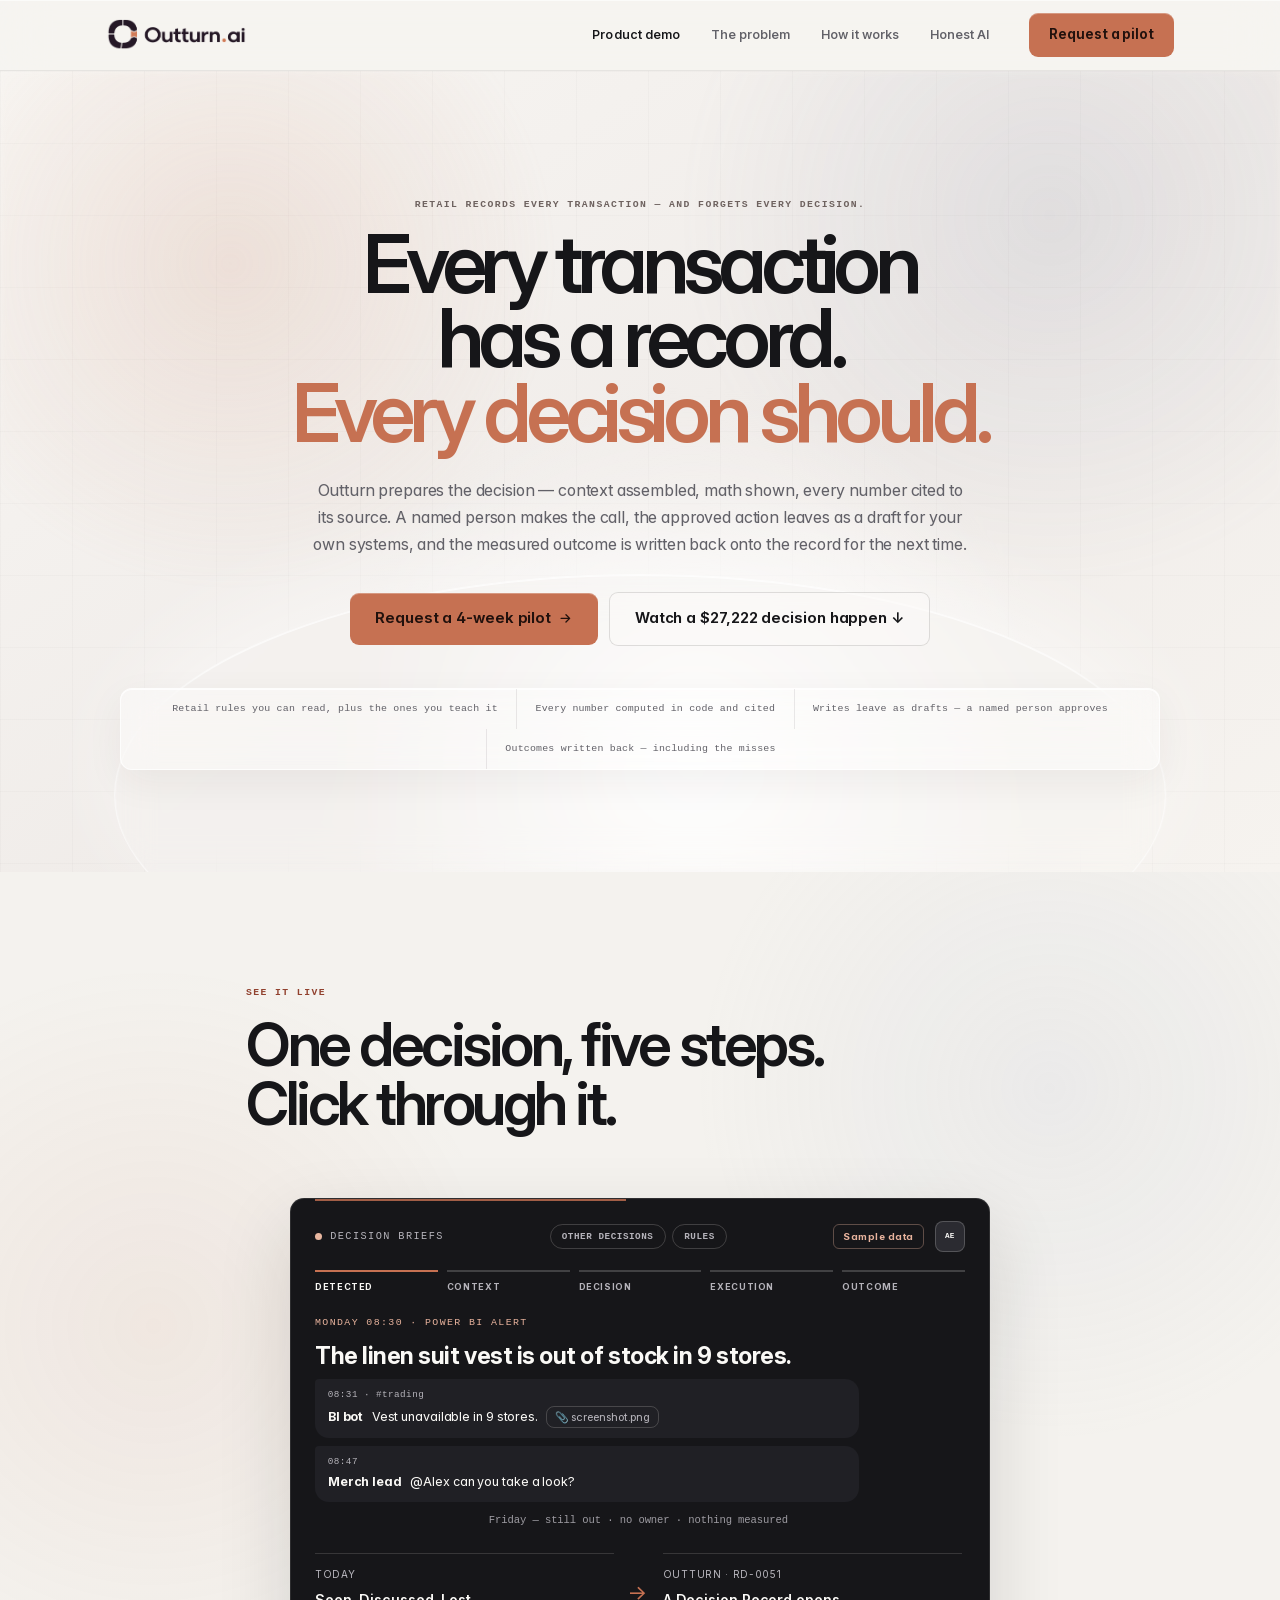
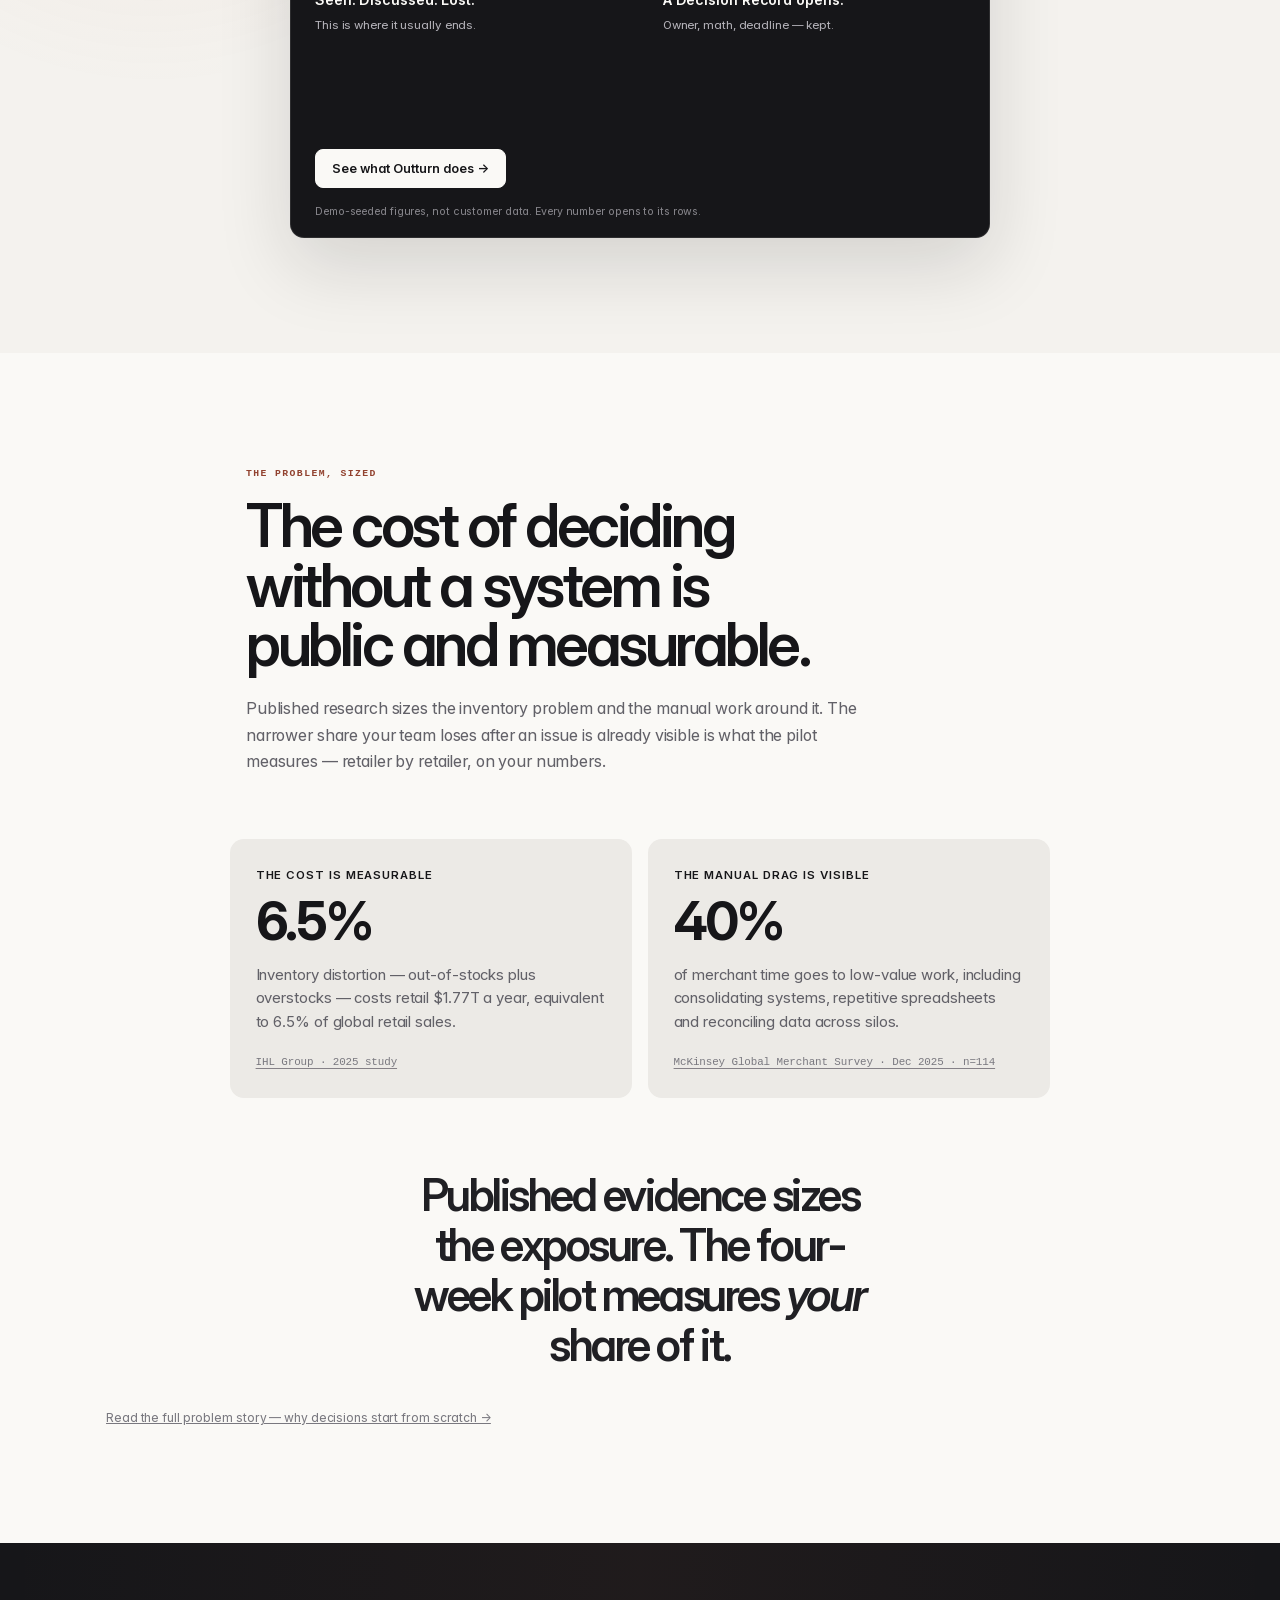
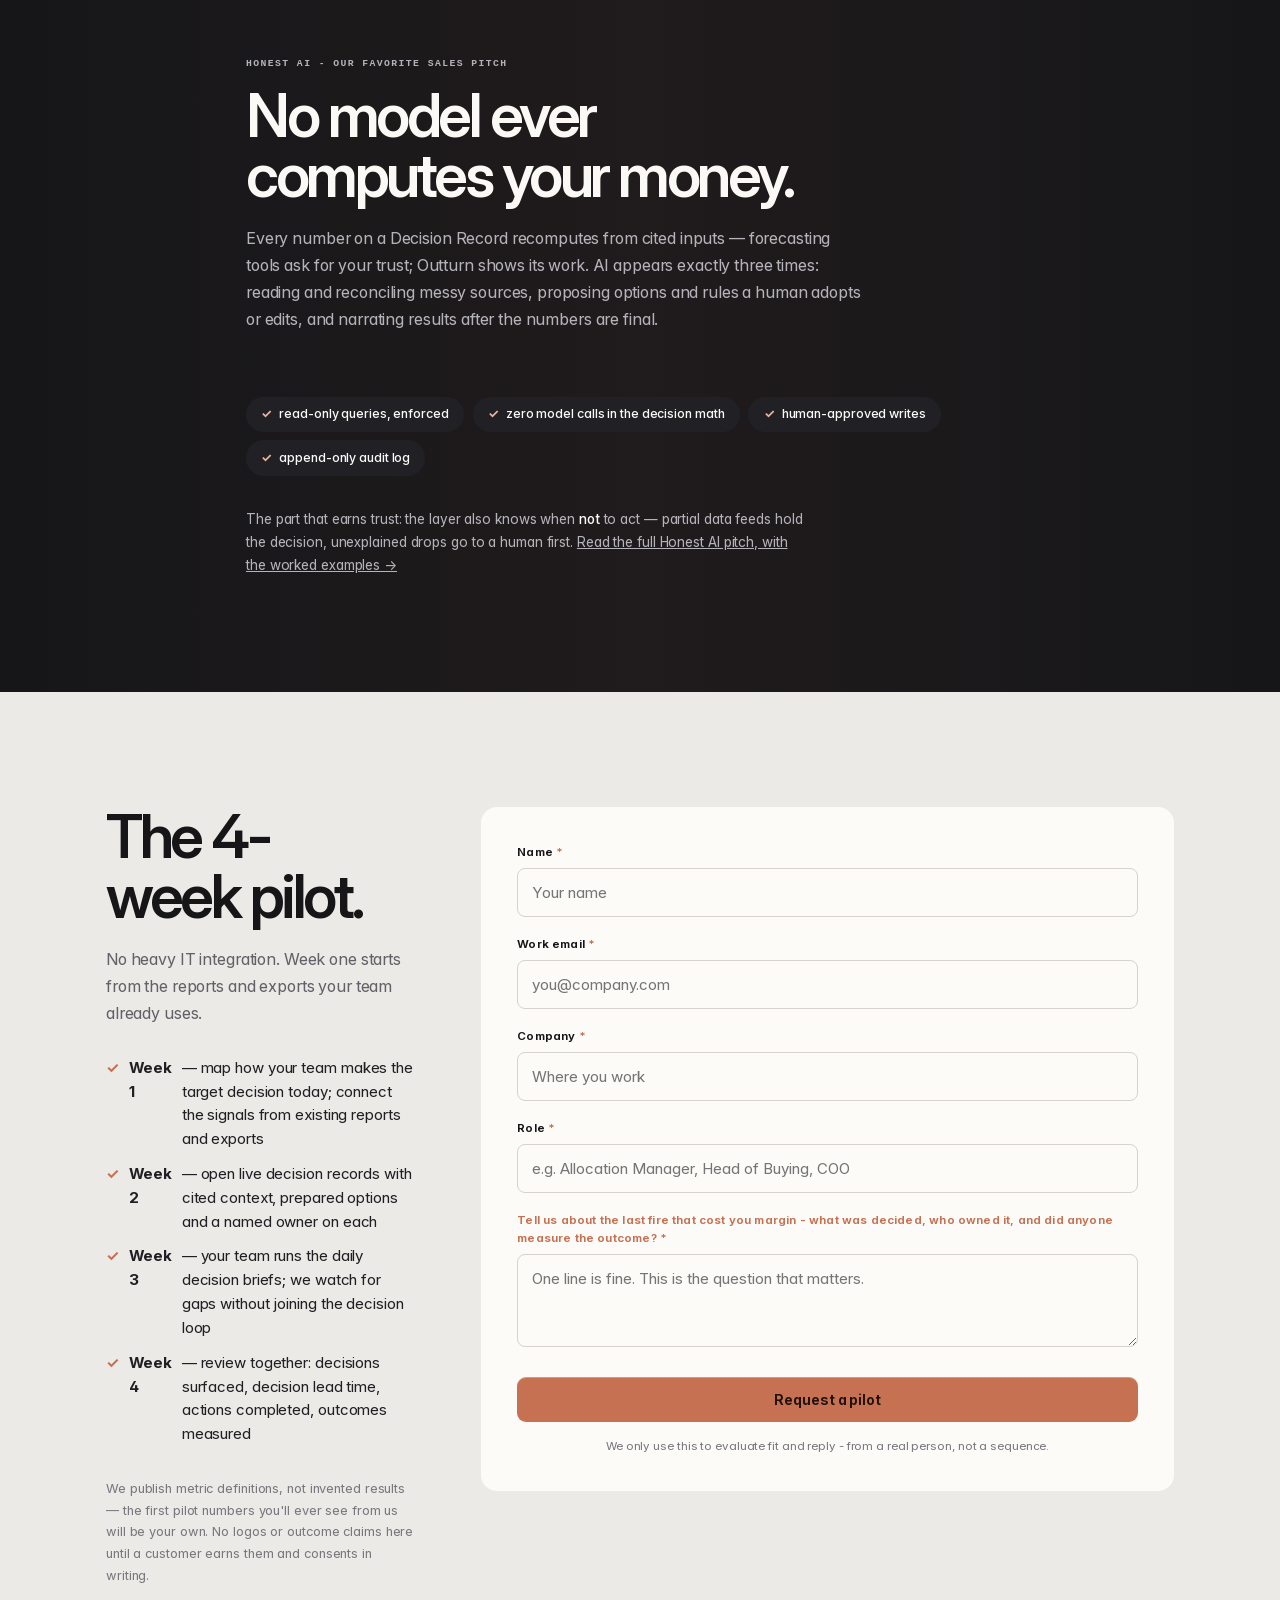
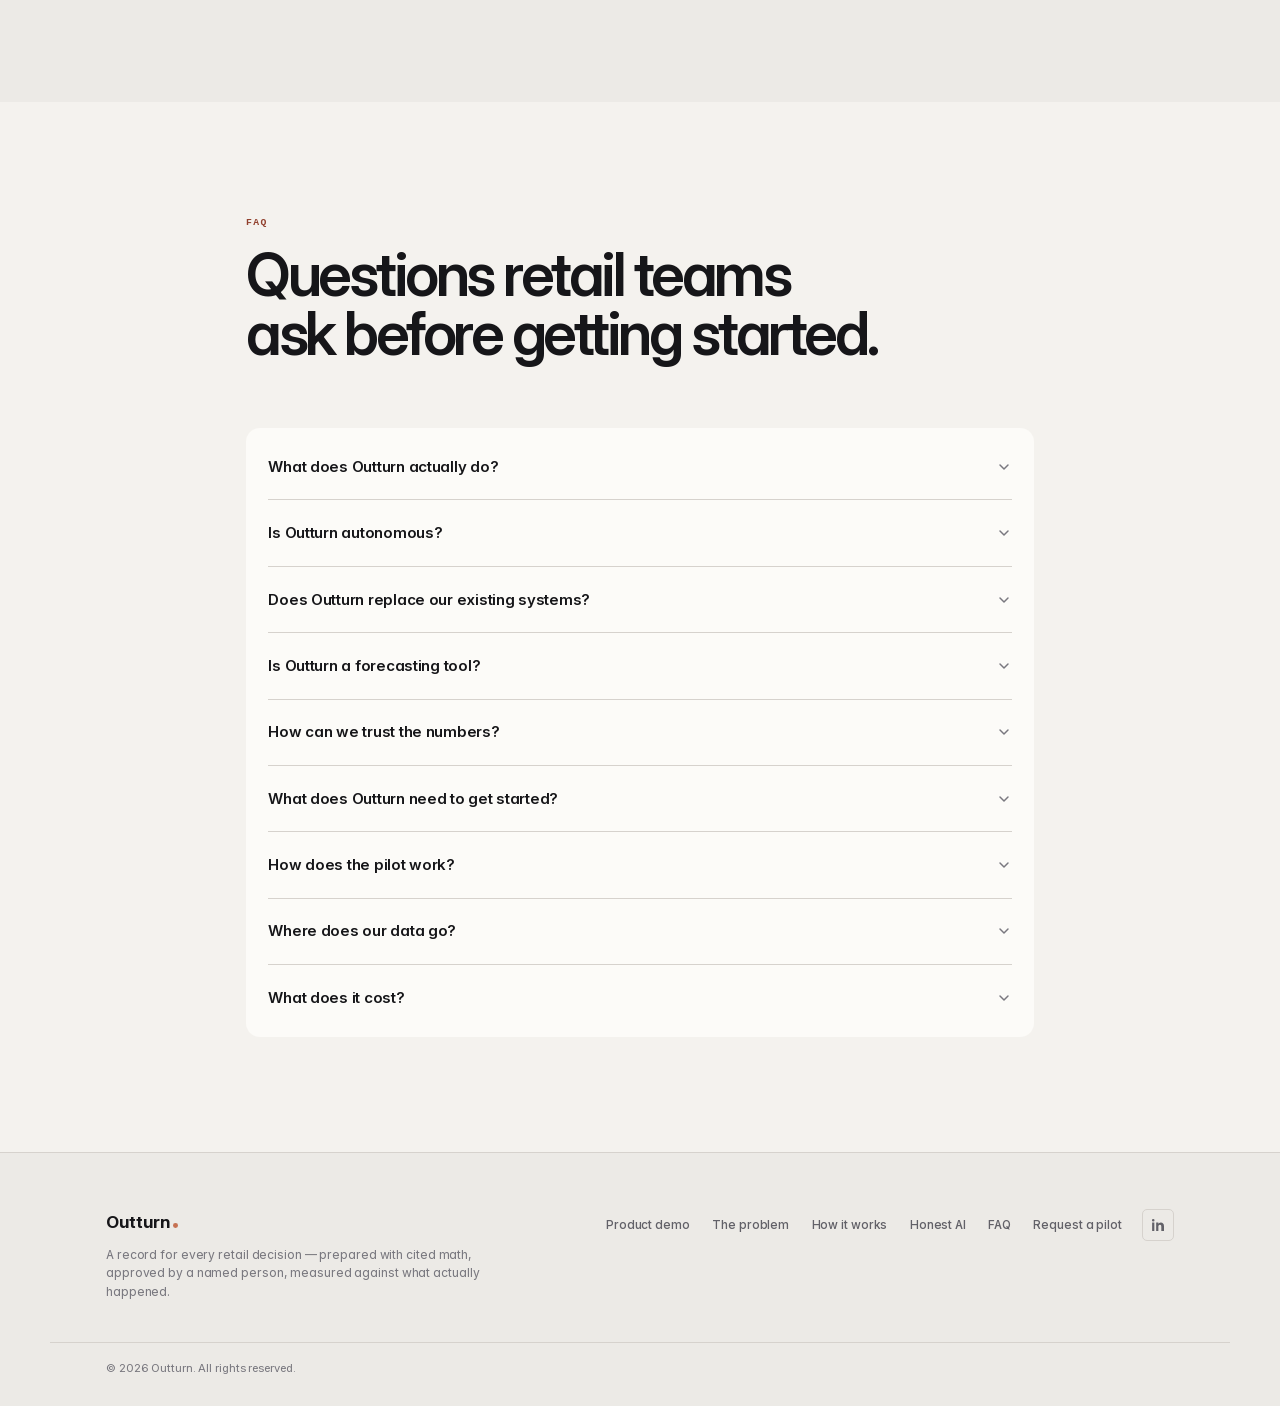
==== commit d27ceb10: "Honest positioning + click-through demo with library and rules Positioning (5-persona review: YC, a1" ====
--- a/index.html
+++ b/index.html
@@ -3,8 +3,8 @@
 <head>
   <meta charset="utf-8" />
   <meta name="viewport" content="width=device-width, initial-scale=1" />
-  <title>Outturn | AI-native decision OS for retail</title>
-  <meta name="description" content="Outturn is a scalable, data science-first decision system for retail teams. It gives merchandisers clarity into commercial decisions, the context behind them, and what happened after." />
+  <title>Outturn | A record for every retail decision</title>
+  <meta name="description" content="Retail records every transaction and forgets every decision. Outturn prepares each commercial decision with cited math, a named person approves, the action leaves as a draft for your systems, and the measured outcome is written back." />
   <meta name="keywords" content="retail decision intelligence, decision layer, decision-to-execution leakage, retail operations AI, stockout risk, allocation decisions, markdown decisions, human-in-the-loop retail AI, agentic merchant" />
   <link rel="canonical" href="https://getoutturn.ai/" />
   <meta name="robots" content="index, follow" />
@@ -13,17 +13,17 @@
   <!-- Open Graph / Twitter -->
   <meta property="og:type" content="website" />
   <meta property="og:url" content="https://getoutturn.ai/" />
-  <meta property="og:title" content="Outturn | AI-native decision OS for retail" />
-  <meta property="og:description" content="A scalable, data science-first decision system for retail teams." />
+  <meta property="og:title" content="Outturn | A record for every retail decision" />
+  <meta property="og:description" content="Retail records every transaction and forgets every decision. Outturn keeps the record — prepared with cited math, approved by a named person, measured against what actually happened." />
   <meta property="og:image" content="https://getoutturn.ai/og.svg" />
   <meta name="twitter:card" content="summary_large_image" />
-  <meta name="twitter:title" content="Outturn | AI-native decision OS for retail" />
-  <meta name="twitter:description" content="A scalable, data science-first decision system for retail teams." />
+  <meta name="twitter:title" content="Outturn | A record for every retail decision" />
+  <meta name="twitter:description" content="Retail records every transaction and forgets every decision. Outturn keeps the record." />
   <meta name="twitter:image" content="https://getoutturn.ai/og.svg" />
 
   <link rel="icon" href="data:image/svg+xml,<svg xmlns='http://www.w3.org/2000/svg' viewBox='0 0 32 32'><rect width='32' height='32' rx='7' fill='%231A131B'/><rect x='9' y='20' width='5' height='5' fill='%23C9795B'/></svg>" />
   <link rel="preload" href="fonts/InterVariable.woff2" as="font" type="font/woff2" crossorigin />
-  <link rel="stylesheet" href="styles.css?v=68" />
+  <link rel="stylesheet" href="styles.css?v=69" />
   <script>document.documentElement.classList.replace('no-js', 'js');</script>
 
   <!-- Clean-room JSON-LD: organization only. No ratings, no reviews, no invented stats. -->
@@ -32,8 +32,8 @@
     "@context": "https://schema.org",
     "@type": "Organization",
     "name": "Outturn",
-    "description": "Outturn is the agentic AI layer above a retailer's planning, allocation and BI systems. It carries context across tools and turns visible issues into cited decisions, owned actions and measured commercial outcomes - deterministic math, per-claim citation, human-approved writes, never a black-box forecast.",
-    "slogan": "The active decision layer for retail operations."
+    "description": "Outturn keeps a record for every retail decision. It prepares each commercial decision from retail rules a team can read - and the ones they teach it - with deterministic math and per-claim citation. A named person approves, the action leaves as a draft for the retailer's own systems, and the measured outcome is written back onto the record.",
+    "slogan": "A record for every retail decision."
   }
   </script>
 </head>
@@ -73,261 +73,200 @@
     <section class="hero" aria-labelledby="hero-h1">
       <div class="container hero__inner">
         <div class="hero__editorial">
-          <p class="eyebrow">AI-native decision OS for retail.</p>
-          <h1 id="hero-h1">The decision system for<br /><em class="em-why">retail teams.</em></h1>
-          <p class="hero__sub">Outturn prepares each commercial decision with the context assembled and the math shown, gets the owner’s yes before anything moves, then carries the action into your systems and measures what happened next — so every future decision starts smarter than the last.</p>
+          <p class="eyebrow">Retail records every transaction — and forgets every decision.</p>
+          <h1 id="hero-h1">Every transaction has a record.<br /><em class="em-why">Every decision should.</em></h1>
+          <p class="hero__sub">Outturn prepares the decision — context assembled, math shown, every number cited to its source. A named person makes the call, the approved action leaves as a draft for your own systems, and the measured outcome is written back onto the record for the next time.</p>
           <div class="hero__ctas">
             <a class="btn btn--primary btn--lg" href="#pilot">
               Request a 4-week pilot
               <svg viewBox="0 0 24 24" fill="none" stroke="currentColor" stroke-width="2.2" stroke-linecap="round" stroke-linejoin="round" aria-hidden="true"><path d="M5 12h14M13 6l6 6-6 6"/></svg>
             </a>
-            <a class="btn btn--ghost btn--lg" href="#demo">See it in action ↓</a>
+            <a class="btn btn--ghost btn--lg" href="#demo">Watch a $27,222 decision happen ↓</a>
           </div>
           <ul class="hero__chips" aria-label="The guarantees">
-            <li>Built around your retail business</li>
-            <li>Every decision has a clear rationale</li>
-            <li>A named human approves every action</li>
-            <li>Every outcome improves the next decision</li>
+            <li>Retail rules you can read, plus the ones you teach it</li>
+            <li>Every number computed in code and cited</li>
+            <li>Writes leave as drafts — a named person approves</li>
+            <li>Outcomes written back — including the misses</li>
           </ul>
         </div>
       </div>
     </section>
 
-    <!-- ===================== LIVE SCROLL DEMO ===================== -->
-    <!-- One decision record, five stages. The narration column scrolls; the
-         dark panel stays pinned and swaps stage - and every stage is a real,
-         clickable surface, not a screenshot. Progressive enhancement: without
-         JS all narration renders and the panel shows stage one. -->
+    <!-- ===================== LIVE DEMO (click-through) ===================== -->
+    <!-- One Decision Record, five gated steps. No narration column: each screen
+         carries one idea in one or two lines. Two extra views: the decision
+         library (same record, other decisions) and the company rules (built-in
+         packs + taught corrections, all pending a named approval).
+         Progressive enhancement: without JS the stockout case renders statically
+         on stage one. -->
     <section class="section demo-scrolly" id="demo" aria-label="Outturn product demo">
+      <div class="container container--narrow">
+        <header class="section-head reveal">
+          <p class="eyebrow">See it live</p>
+          <h2 class="h-section">One decision, five steps.<br />Click through it.</h2>
+        </header>
+      </div>
       <div class="container">
-        <p class="eyebrow reveal">See it live</p>
-      </div>
-      <div class="container">
-        <div class="scrolly" id="demo-detail">
-          <!-- narration column -->
-          <div class="scrolly__steps">
-            <div class="scrolly-step is-active" id="demo-step-0" data-step="0">
-              <span class="scrolly-step__n">1 · Your day, prepared</span>
-              <h3 class="scrolly-step__title">Start with the work already done.</h3>
-              <p class="scrolly-step__body">Before you start the day, Outturn reviews your reports, emails, sales and inventory signals. It brings forward the decisions that require your judgment, with the relevant context, commercial exposure and past outcomes already prepared.</p>
-            </div>
-            <div class="scrolly-step" id="demo-step-leak" data-step="1">
-              <span class="scrolly-step__n scrolly-step__n--leak">Without Outturn · today</span>
-              <h3 class="scrolly-step__title">Today, this decision dies in a thread.</h3>
-              <p class="scrolly-step__body">The alert gets screenshotted into a channel. Someone tags someone; the range review runs long; the thread scrolls. By Friday the vests are still out in 9 stores — no owner, no decision, nothing measured, and next season no one remembers it happened. If the pants sell through in ten weeks, every silent week walks ≈ <b>$2,722 of set sales</b> out the door unmatched.</p>
-              <p class="scrolly-step__hint">This is the leak. The report was never the problem.</p>
-            </div>
-            <div class="scrolly-step" id="demo-step-1" data-step="2">
-              <span class="scrolly-step__n">2 · Context reconciled</span>
-              <h3 class="scrolly-step__title">See exactly what the decision is built on.</h3>
-              <p class="scrolly-step__body">Outturn brings together the commercial evidence, business rules and relevant history behind each decision. 312 pants × a 25% set rate × $349 = <b>$27,222 of set sales at risk</b> — arithmetic you can recompute from cited rows, never a black-box forecast.</p>
-              <p class="scrolly-step__hint">Try it: tap the source chips, open the calculation.</p>
-            </div>
-            <div class="scrolly-step" id="demo-step-2" data-step="3">
-              <span class="scrolly-step__n">3 · Decision</span>
-              <h3 class="scrolly-step__title">Compare the trade-offs. Make the call.</h3>
-              <p class="scrolly-step__body">Outturn prepares the commercial decision, brings together the relevant evidence, and makes the trade-offs explicit. Compare the options, apply your judgment, and approve the path forward with confidence.</p>
-              <p class="scrolly-step__hint">Try it: compare the options, then approve the decision.</p>
-            </div>
-            <div class="scrolly-step" id="demo-step-3" data-step="4">
-              <span class="scrolly-step__n">4 · Execution</span>
-              <h3 class="scrolly-step__title">Carry the decision into the systems that do the work.</h3>
-              <p class="scrolly-step__body">The approved decision becomes a transfer draft in <em>your</em> order system, routed to store ops and tracked to completion. Outturn does not replace those systems; it keeps the decision and its progress connected.</p>
-            </div>
-            <div class="scrolly-step" id="demo-step-4" data-step="5">
-              <span class="scrolly-step__n">5 · Outcome measured</span>
-              <h3 class="scrolly-step__title">What happened next improves the next decision.</h3>
-              <p class="scrolly-step__body">Seven days later, the same record reads the same systems and writes the outcome back. RD-0051 becomes evidence for the next similar decision, building the shared memory your team keeps.</p>
-              <p class="scrolly-step__hint">Try it: check what the 70% floor would have measured.</p>
-            </div>
-          </div>
-
-          <!-- pinned interactive panel -->
-          <div class="scrolly__stick">
-            <div class="scrolly__stick-inner">
-              <div class="demo-panel" aria-label="Interactive demo: Decision Briefs">
-                <div class="demo-panel__top">
-                  <span class="demo-panel__kicker"><span class="dot-live" aria-hidden="true"></span> DECISION BRIEFS</span>
-                  <div class="demo-panel__account">
-                    <span class="demo-panel__sample">Sample data</span>
-                    <a class="demo-panel__profile" href="#pilot" aria-label="Alex's profile">
-                      <span aria-hidden="true">AE</span>
-                    </a>
-                  </div>
-                </div>
-                <div class="demo-panel__retail-context" aria-label="Retail workspace context">
-                  <span><small>Workspace</small><b>Merchandising</b></span>
-                  <span><small>Category</small><b>Women’s Tailoring</b></span>
-                  <span><small>Channels</small><b>Stores + Online</b></span>
-                  <span><small>Decision type</small><b>Stock transfer</b></span>
-                </div>
-                <div class="demo-rail" role="group" aria-label="Decision lifecycle stages">
-                  <button type="button" class="is-active" data-go="0">Detected</button>
-                  <button type="button" data-go="2">Context</button>
-                  <button type="button" data-go="3">Decision</button>
-                  <button type="button" data-go="4">Execution</button>
-                  <button type="button" data-go="5">Outcome</button>
-                </div>
-                <div class="demo-panel__stages">
-
-                  <!-- Stage 1 · Detected -->
-                  <div class="dstage is-active" data-stage="0">
-                    <p class="dstage__kicker">Decision Briefs · Monday 08:30</p>
-                    <h4 class="dstage__h">Good morning, Alex. Outturn reviewed your categories overnight.</h4>
-                    <div class="dfacts">
-                      <div class="dfact"><span>Signals scanned</span><b>47</b></div>
-                      <div class="dfact"><span>Within your guardrails</span><b>44</b></div>
-                      <div class="dfact"><span>Ready for your decision</span><b>3</b></div>
-                      <div class="dfact"><span>Analyst review completed</span><b>≈6h</b></div>
+        <div class="demo-tour reveal">
+          <div class="demo-panel demo-panel--tour" aria-label="Interactive demo: one Decision Record">
+            <div class="demo-panel__top">
+              <span class="demo-panel__kicker"><span class="dot-live" aria-hidden="true"></span> DECISION BRIEFS</span>
+              <nav class="demo-panel__nav" aria-label="Demo views">
+                <button type="button" data-viewgo="cases">Other decisions</button>
+                <button type="button" data-viewgo="rules">Rules</button>
+              </nav>
+              <div class="demo-panel__account">
+                <span class="demo-panel__sample">Sample data</span>
+                <span class="demo-panel__profile" aria-hidden="true"><span>AE</span></span>
+              </div>
+            </div>
+
+            <!-- ===== view: the decision flow ===== -->
+            <div class="dview is-active" data-view="flow">
+              <div class="demo-rail" role="group" aria-label="Decision lifecycle steps">
+                <button type="button" class="is-active" data-step="0">Detected</button>
+                <button type="button" data-step="1">Context</button>
+                <button type="button" data-step="2">Decision</button>
+                <button type="button" data-step="3">Execution</button>
+                <button type="button" data-step="4">Outcome</button>
+              </div>
+              <div class="demo-panel__stages">
+
+                <!-- 1 · Detected -->
+                <div class="dstage is-active" data-stage="0">
+                  <p class="dstage__kicker" id="dAlert">Monday 08:30 · Power BI alert</p>
+                  <h4 class="dstage__h" id="dTitle0">The linen suit vest is out of stock in 9 stores.</h4>
+                  <div class="dthread" id="dThread" aria-label="How this plays out in a chat thread today">
+                    <div class="dmsg"><small>08:31 · #trading</small><b>BI bot</b> Vest unavailable in 9 stores. <span class="dattach">📎 screenshot.png</span></div>
+                    <div class="dmsg"><small>08:47</small><b>Merch lead</b> @Alex can you take a look?</div>
+                    <div class="dsys">Friday — still out · no owner · nothing measured</div>
+                  </div>
+                  <div class="dhandoff">
+                    <div class="dhandoff__item">
+                      <small>Today</small>
+                      <b>Seen. Discussed. Lost.</b>
+                      <span>This is where it usually ends.</span>
                     </div>
-                    <div class="dqueue" aria-label="Prioritised decisions">
-                      <div class="dqueue__item dqueue__item--urgent"><span>Urgent · New signal · Women’s Footwear</span><b>New stockout risk in 12 stores</b><small>Requires attention today</small></div>
-                      <div class="dqueue__item"><span>01 · Awaiting decision · Women’s Tailoring</span><b>Linen suit vests are out of stock in 9 stores</b><small>$27,222 sales at risk</small></div>
-                      <div class="dqueue__item"><span>02 · Awaiting decision · Women’s Footwear</span><b>Summer sandals overstocked in 14 stores</b><small>$18,640 markdown exposure</small></div>
+                    <span class="dhandoff__arrow" aria-hidden="true">→</span>
+                    <div class="dhandoff__item">
+                      <small id="dRecTag">Outturn · RD-0051</small>
+                      <b>A Decision Record opens.</b>
+                      <span>Owner, math, deadline — kept.</span>
                     </div>
-                    <div class="dstage__actions"><button type="button" class="dbtn dbtn--primary" data-go="1">First — what happens to this today →</button></div>
-                  </div>
-
-                  <!-- Off-loop · the counterfactual: the same decision dying in a thread today -->
-                  <div class="dstage" data-stage="1">
-                    <p class="dstage__kicker dstage__kicker--leak">The same issue · no system</p>
-                    <div class="dthread" aria-label="How this issue plays out in a chat thread today">
-                      <div class="dmsg"><small>09:18 · #trading</small><b>BI bot</b> Vest unavailable in 9 stores. <span class="dattach">📎 screenshot.png</span></div>
-                      <div class="dmsg"><small>09:31</small><b>Merch lead</b> @Alex can you take a look?</div>
-                      <div class="dmsg"><small>09:47</small><b>Alex</b> On it after the range review 👍</div>
-                      <div class="dsys">Tuesday — buried under 43 newer messages</div>
-                      <div class="dsys">Friday — vests still out in 9 stores · no owner · no decision · nothing measured</div>
+                  </div>
+                  <div class="dstage__actions"><button type="button" class="dbtn dbtn--primary" data-go="1">See what Outturn does →</button></div>
+                </div>
+
+                <!-- 2 · Context -->
+                <div class="dstage" data-stage="1">
+                  <p class="dstage__kicker" id="dKicker1">RD-0051 · context, cited</p>
+                  <div class="drisk"><span id="dRiskLabel">Set sales at risk</span><b id="dRisk">$27,222</b></div>
+                  <div class="dfacts" id="dFacts">
+                    <div class="dfact"><span>Pants in stores</span><b>312</b></div>
+                    <div class="dfact"><span>Set purchase rate</span><b>25%</b></div>
+                    <div class="dfact"><span>Vest price</span><b>$349</b></div>
+                    <div class="dfact"><span>Vests online</span><b>184</b></div>
+                  </div>
+                  <div class="dsources" id="dSources" role="group" aria-label="Cited sources"></div>
+                  <p class="dsource-detail" id="dSourceDetail">POS · 09:12 · 312 pants selling in the 9 stores. 1 in 4 buyers adds the vest.</p>
+                  <div class="dstage__actions">
+                    <button type="button" class="dbtn" id="dCalcToggle" aria-expanded="false">Show the calculation</button>
+                    <button type="button" class="dbtn dbtn--primary" data-go="2">See the options →</button>
+                  </div>
+                  <p class="dmath" id="dMath" hidden>312 pants × 25% set rate × $349 = <b>$27,222 set sales at risk</b><br />Computed in code from the rows above. Not a demand forecast.</p>
+                </div>
+
+                <!-- 3 · Decision -->
+                <div class="dstage" data-stage="2">
+                  <p class="dstage__kicker" id="dKicker2">RD-0051 · a human decides</p>
+                  <h4 class="dstage__h">Outturn prepared the options.<br />Alex makes the call.</h4>
+                  <div class="dscenario" role="radiogroup" aria-label="Prepared options">
+                    <span id="dScenarioLabel">Stock to keep online:</span>
+                    <button type="button" class="dpill is-selected" data-option="0" id="dOpt0" role="radio" aria-checked="true">65% · company rule</button>
+                    <button type="button" class="dpill" data-option="1" id="dOpt1" role="radio" aria-checked="false">70% · more conservative</button>
+                  </div>
+                  <div class="ddecision">
+                    <small>Prepared decision</small>
+                    <b class="ddecision__rec" id="dRec">Transfer 64 vests to the 9 stores before the weekend.</b>
+                    <div class="ddecision__money">
+                      <div><small>Value protected</small><b id="dProtected">$22,336</b></div>
+                      <div><small>Decision deadline</small><b id="dDeadline">Today, 16:00</b></div>
                     </div>
-                    <div class="dleak">
-                      <span>Set sales walking out unmatched</span>
-                      <b>≈ $2,722 / silent week</b>
+                    <div class="ddecision__actions">
+                      <button type="button" class="dbtn dbtn--copper" id="dApprove">Approve and route it</button>
                     </div>
-                    <p class="dleak__note">$27,222 at risk ÷ a 10-week pants sell-through — an assumption, stated. Outturn computes your number from your rows.</p>
-                    <p class="dguard">No villain here — everyone’s busy. A thread just isn’t a system.</p>
-                    <div class="dstage__actions"><button type="button" class="dbtn dbtn--primary" data-go="2">See the same decision in Outturn →</button></div>
-                  </div>
-
-                  <!-- Decision summary and reconciled context combined in one stage. -->
-                  <div class="dstage" data-stage="2">
-                    <p class="dstage__kicker">Decision brief · RD-0051 · context reconciled</p>
-                    <h4 class="dstage__h">Rebalance linen suit inventory before the weekend.</h4>
-                    <p class="dstage__sub dcontext-exposure">9 stores out of stock · <b><span id="dRisk">$27,222</span> set sales at risk</b></p>
-                    <div class="dfacts">
-                      <div class="dfact"><span>Pants in stores</span><b>312</b></div>
-                      <div class="dfact"><span>Set purchase rate</span><b>25%</b></div>
-                      <div class="dfact"><span>Vest price</span><b>$349</b></div>
-                      <div class="dfact"><span>Vests online</span><b>184</b></div>
-                    </div>
-                    <div class="dsources" role="group" aria-label="Cited sources">
-                      <button type="button" class="dsource is-selected" data-src="0">POS sales</button>
-                      <button type="button" class="dsource" data-src="1">Store inventory</button>
-                      <button type="button" class="dsource" data-src="2">Online inventory</button>
-                      <button type="button" class="dsource" data-src="3">Email context</button>
-                      <button type="button" class="dsource" data-src="4">E-commerce floor rule</button>
-                      <button type="button" class="dsource" data-src="5">Similar past decisions</button>
-                    </div>
-                    <p class="dsource-detail" id="dSourceDetail">POS · 09:12 · 312 pants selling in the 9 stores. 1 in 4 buyers adds the vest.</p>
-                    <div class="dstage__actions">
-                      <button type="button" class="dbtn" id="dCalcToggle" aria-expanded="false">Inspect the evidence</button>
-                      <button type="button" class="dbtn dbtn--primary" data-go="3">Review the decision →</button>
-                    </div>
-                    <p class="dmath" id="dMath" hidden>312 pants × 25% set rate × $349 = <b>$27,222 set sales at risk</b><br />Computed in code from the rows above and your own set assumption. Not a demand forecast.</p>
-                  </div>
-
-                  <!-- Stage 3 · Decision -->
-                  <div class="dstage" data-stage="3">
-                    <p class="dstage__kicker">RD-0051 · human decision required</p>
-                    <h4 class="dstage__h">Protect store sales or preserve online availability?</h4>
-                    <p class="dstage__sub ddecision-intro">Nine stores are out of stock of linen suit vests while 184 units remain online. Pants are selling as sets, but company policy requires at least 65% of vest inventory to remain online.</p>
-
-                    <div class="doptions" role="radiogroup" aria-label="Commercial decision options">
-                      <button type="button" class="doption is-selected" data-option="0" role="radio" aria-checked="true">
-                        <span class="doption__label">Recommended option</span>
-                        <strong>Protect store availability</strong>
-                        <span class="doption__summary">Transfer 64 vests to the nine stores where matching pants are selling.</span>
-                        <span class="doption__columns">
-                          <span><small>Commercial upside</small>Protects an estimated $22,336 in set sales<br>Restores availability in 9 stores<br>Supports current pants demand</span>
-                          <span><small>Trade-off</small>Online inventory falls to the company minimum<br>120 vests remain online<br>65.2% stays available online</span>
-                        </span>
-                        <span class="doption__policy">✓ Company online-floor rule satisfied</span>
-                        <span class="doption__badge">Recommended</span>
-                      </button>
-                      <button type="button" class="doption" data-option="1" role="radio" aria-checked="false">
-                        <span class="doption__label">Alternative</span>
-                        <strong>Protect online availability</strong>
-                        <span class="doption__summary">Transfer 55 vests and retain a larger online inventory buffer.</span>
-                        <span class="doption__columns">
-                          <span><small>Commercial upside</small>Maintains 70% of vest inventory online<br>Provides greater protection against online demand<br>Reduces digital stockout risk</span>
-                          <span><small>Trade-off</small>Fewer units reach the affected stores<br>Some stores remain exposed to lost set sales<br>Estimated value protected falls to $18,420</span>
-                        </span>
-                        <span class="doption__policy">✓ Company online-floor rule satisfied</span>
-                      </button>
-                    </div>
-
-                    <div class="dcomparison" aria-label="Option comparison">
-                      <div class="dcomparison__row dcomparison__head"><span></span><b>Protect stores</b><b>Protect online</b></div>
-                      <div class="dcomparison__row"><span>Units transferred</span><b>64</b><b>55</b></div>
-                      <div class="dcomparison__row"><span>Stores fully covered</span><b>9</b><b>6</b></div>
-                      <div class="dcomparison__row"><span>Online inventory remaining</span><b>120</b><b>129</b></div>
-                      <div class="dcomparison__row"><span>Online inventory share</span><b>65.2%</b><b>70.1%</b></div>
-                      <div class="dcomparison__row"><span>Estimated value protected</span><b>$22,336</b><b>$18,420</b></div>
-                      <div class="dcomparison__row"><span>Company policy</span><b>Satisfied</b><b>Satisfied</b></div>
-                    </div>
-
-                    <div class="ddecision">
-                      <small>Prepared decision</small>
-                      <b class="ddecision__rec" id="dRec">Transfer 64 vests to the nine stores before the weekend.</b>
-                      <p class="ddecision__why" id="dDecisionWhy">This option protects the highest amount of expected set sales while maintaining the company’s online inventory floor.</p>
-                      <div class="ddecision__money">
-                        <div><small>Value protected</small><b id="dProtected">$22,336</b></div>
-                        <div><small>Decision deadline</small><b id="dDeadline">Today, 16:00</b></div>
-                      </div>
-                      <div class="ddecision__actions">
-                        <button type="button" class="dbtn dbtn--copper" id="dApprove">Approve and execute</button>
-                        <button type="button" class="dbtn" id="dChooseAlternative">Choose alternative</button>
-                      </div>
-                      <p class="ddecision__helper">Execution tasks will be created automatically and routed to the responsible teams.</p>
-                    </div>
-                    <div class="dvalidation" id="dChecks" aria-label="Decision validation"></div>
-                  </div>
-
-                  <!-- Stage 4 · Execution -->
-                  <div class="dstage" data-stage="4">
-                    <p class="dstage__kicker">RD-0051 · routed to execution</p>
-                    <h4 class="dstage__h" id="dExecH">The yes became a store-transfer draft in your order system.</h4>
-                    <span class="dstatus">Execution in progress</span>
-                    <div class="dtimeline">
-                      <div class="devent devent--done"><small>09:26</small><b>Approved by merchandising</b><span>Decision and rationale recorded · e-commerce lead notified on the floor rule.</span></div>
-                      <div class="devent devent--done"><small>09:27</small><b id="dDraft">Transfer draft TR-0051 created</b><span id="dRef">64 vests · online DC → 9 stores · in your order system.</span></div>
-                      <div class="devent devent--now"><small>Today</small><b id="dOwner">Store ops confirming receipt</b><span id="dExecStatus">61 of 64 shipped on today’s runs; 3 being resolved.</span></div>
-                      <div class="devent"><small>+7 days</small><b>Outcome will be measured</b><span>Sales and stock read again from the same systems.</span></div>
-                    </div>
-                    <p class="dguard"><b>No write without a human approval.</b> Outturn routed the approved action into your system and tracks it. It didn’t replace the system.</p>
-                    <div class="dstage__actions"><button type="button" class="dbtn dbtn--primary" data-go="5">See the outcome, 7 days later →</button></div>
-                  </div>
-
-                  <!-- Stage 5 · Outcome measured -->
-                  <div class="dstage" data-stage="5">
-                    <p class="dstage__kicker">RD-0051 · 7 days later</p>
-                    <b class="doutcome" id="dOutcome">+$18,846</b>
-                    <p class="dcaption" id="dCaption">7-day sales from the transferred vests. Observed, not a causal claim. The pants they complete keep selling.</p>
-                    <div class="dbars" id="dBars"></div>
-                    <div class="dmemory">
-                      <small>Decision memory</small>
-                      <b>RD-0051 is now evidence for the next broken set like it.</b>
-                      <span>The set rate, the online floor, and the graded outcome are kept forever as your team’s asset.</span>
-                    </div>
-                    <div class="dstage__actions">
-                      <button type="button" class="dbtn" data-go="0">Start again</button>
-                      <a class="dbtn dbtn--copper" href="#pilot">Run this on your data →</a>
-                    </div>
-                  </div>
-
-                </div>
-                <p class="demo-panel__foot">Demo-seeded figures, not customer data. Every number opens to its rows.</p>
-                <div class="demo-toast" id="dToast" role="status" aria-live="polite"></div>
-              </div>
-            </div>
+                    <p class="ddecision__helper">Nothing executes without a named yes. The draft is yours to release.</p>
+                  </div>
+                  <div class="dvalidation" id="dChecks" aria-label="Checks on this option"></div>
+                </div>
+
+                <!-- 4 · Execution -->
+                <div class="dstage" data-stage="3">
+                  <p class="dstage__kicker" id="dKicker3">RD-0051 · routed to execution</p>
+                  <h4 class="dstage__h" id="dExecH">The yes became a transfer draft in your order system.</h4>
+                  <span class="dstatus">Execution in progress</span>
+                  <div class="dtimeline" id="dTimeline"></div>
+                  <p class="dguard"><b>No write without a named approval.</b> The action leaves as a draft in your system — your team releases it.</p>
+                  <div class="dstage__actions"><button type="button" class="dbtn dbtn--primary" data-go="4">See the outcome, 7 days later →</button></div>
+                </div>
+
+                <!-- 5 · Outcome -->
+                <div class="dstage" data-stage="4">
+                  <p class="dstage__kicker" id="dKicker4">RD-0051 · 7 days later</p>
+                  <b class="doutcome" id="dOutcome">+$18,846</b>
+                  <p class="dcaption" id="dCaption">7-day sales from the transferred vests. Observed, not a causal claim.</p>
+                  <div class="dbars" id="dBars"></div>
+                  <div class="dmemory">
+                    <small>Decision memory</small>
+                    <b>This record is evidence for the next case like it.</b>
+                    <span id="dMemory">The call, the math, and what actually happened — kept, win or miss.</span>
+                  </div>
+                  <div class="dstage__actions">
+                    <button type="button" class="dbtn" data-go="0">Start again</button>
+                    <button type="button" class="dbtn dbtn--primary" data-viewgo="cases">Try another decision</button>
+                    <a class="dbtn dbtn--copper" href="#pilot">Run it on your data →</a>
+                  </div>
+                </div>
+
+              </div>
+            </div>
+
+            <!-- ===== view: decision library ===== -->
+            <div class="dview" data-view="cases">
+              <p class="dstage__kicker">Decision library · Monday 08:30</p>
+              <h4 class="dstage__h">Outturn reviewed your categories overnight.</h4>
+              <div class="dfacts">
+                <div class="dfact"><span>Signals scanned</span><b>47</b></div>
+                <div class="dfact"><span>Within your rules</span><b>43</b></div>
+                <div class="dfact"><span>Ready for a decision</span><b>4</b></div>
+              </div>
+              <div class="dcases" id="dCaseList"></div>
+              <div class="dstage__actions"><button type="button" class="dbtn" data-viewgo="flow">Back to the open decision</button></div>
+            </div>
+
+            <!-- ===== view: company rules ===== -->
+            <div class="dview" data-view="rules">
+              <p class="dstage__kicker">Company rules</p>
+              <h4 class="dstage__h">Rules you can read. Corrections you can teach.</h4>
+              <p class="dstage__sub">Every rule below is legible, versioned, and carries the named approval that made it live. Nothing changes without one.</p>
+              <div class="drules" id="dRuleList"></div>
+              <form class="drule-form" id="dRuleForm" hidden>
+                <label for="dRuleInput">Write the new rule in one sentence</label>
+                <textarea id="dRuleInput" rows="2" placeholder="E.g. Reorders over $50K need two approvals."></textarea>
+                <div class="drule-form__actions">
+                  <button type="button" class="dbtn" id="dCancelRule">Cancel</button>
+                  <button type="button" class="dbtn dbtn--copper" id="dSaveRule">Submit for approval</button>
+                </div>
+              </form>
+              <div class="dstage__actions">
+                <button type="button" class="dbtn dbtn--primary" id="dNewRule">+ Teach a rule</button>
+                <button type="button" class="dbtn" data-viewgo="flow">Back to the decision</button>
+              </div>
+            </div>
+
+            <p class="demo-panel__foot">Demo-seeded figures, not customer data. Every number opens to its rows.</p>
+            <div class="demo-toast" id="dToast" role="status" aria-live="polite"></div>
           </div>
         </div>
       </div>
@@ -343,18 +282,12 @@
         </header>
       </div>
       <div class="container">
-        <div class="wedge__cards stagger">
+        <div class="wedge__cards wedge__cards--two stagger">
           <div class="wedge-card">
             <p class="wedge-card__label">The cost is measurable</p>
             <p class="wedge-card__stat">6.5%</p>
             <p class="wedge-card__text">Inventory distortion — out-of-stocks plus overstocks — costs retail $1.77T a year, equivalent to 6.5% of global retail sales.</p>
             <p class="wedge-card__ex"><a href="https://www.ihlservices.com/product/fixing-inventory-distortion-whos-winning-whos-failing-whats-working/" target="_blank" rel="noopener">IHL Group · 2025 study</a></p>
-          </div>
-          <div class="wedge-card">
-            <p class="wedge-card__label">The internal share is material</p>
-            <p class="wedge-card__stat">~$18M <span>per $1B revenue</span></p>
-            <p class="wedge-card__text">Illustrative exposure if IHL's global mix scaled proportionally, derived from nearly $500B of the $1.77T attributed to internal retailer inefficiencies.</p>
-            <p class="wedge-card__ex">Derived illustration · not audited impact or claimed recovery</p>
           </div>
           <div class="wedge-card">
             <p class="wedge-card__label">The manual drag is visible</p>
@@ -819,8 +752,8 @@
       <div class="container container--narrow">
         <header class="section-head reveal">
           <p class="eyebrow">Honest AI - our favorite sales pitch</p>
-          <h2 class="h-section" id="honest-h">No black-box forecasts. No autonomous agents inside your systems. The math is published.</h2>
-          <p class="lead">AI models are not reliable reasoners - they are excellent accelerators and researchers. So no model ever computes your money. It appears exactly three times: reading and reconciling messy sources, proposing scenarios and rules a human adopts or edits, and narrating results after the numbers are final.</p>
+          <h2 class="h-section" id="honest-h">No model ever computes your money.</h2>
+          <p class="lead">Every number on a Decision Record recomputes from cited inputs — forecasting tools ask for your trust; Outturn shows its work. AI appears exactly three times: reading and reconciling messy sources, proposing options and rules a human adopts or edits, and narrating results after the numbers are final.</p>
         </header>
 
         <div class="govbar reveal">
@@ -910,11 +843,11 @@
         <div class="faq__list">
           <details class="faq-item">
             <summary>What does Outturn actually do?<svg class="chevron" viewBox="0 0 24 24" fill="none" stroke="currentColor" stroke-width="2.2" stroke-linecap="round" stroke-linejoin="round" aria-hidden="true"><path d="m6 9 6 6 6-6"/></svg></summary>
-            <p class="faq-item__answer">Outturn continuously reviews the signals across your reports, emails, sales, inventory, and planning systems. It identifies the commercial decisions that need attention, prepares the relevant context, and brings them to the right person in priority order.</p>
+            <p class="faq-item__answer">Outturn keeps a record for every commercial decision. It reviews the signals across your reports, emails, sales, inventory, and planning systems, prepares the decisions that need attention with the context and math attached, and brings each one to the right person in priority order. The call, the approval, and the measured outcome all live on the record.</p>
           </details>
           <details class="faq-item">
             <summary>Is Outturn autonomous?<svg class="chevron" viewBox="0 0 24 24" fill="none" stroke="currentColor" stroke-width="2.2" stroke-linecap="round" stroke-linejoin="round" aria-hidden="true"><path d="m6 9 6 6 6-6"/></svg></summary>
-            <p class="faq-item__answer">Outturn prepares decisions, but people remain in control. It brings together the context, options, and commercial impact, then routes the decision to the right owner. Actions are only triggered after approval.</p>
+            <p class="faq-item__answer">No. Outturn prepares decisions; people make them. It brings together the context, options, and commercial impact, then routes the decision to a named owner. Approved actions leave as drafts for your own systems — your team releases them.</p>
           </details>
           <details class="faq-item">
             <summary>Does Outturn replace our existing systems?<svg class="chevron" viewBox="0 0 24 24" fill="none" stroke="currentColor" stroke-width="2.2" stroke-linecap="round" stroke-linejoin="round" aria-hidden="true"><path d="m6 9 6 6 6-6"/></svg></summary>
@@ -954,7 +887,7 @@
     <div class="container footer__inner">
       <div>
         <span class="wordmark">Outturn<span class="dot" aria-hidden="true"></span></span>
-        <p class="footer__tagline">The active decision layer for retail operations - above planning, allocation, and BI: preparing context, routing ownership, measuring commercial impact.</p>
+        <p class="footer__tagline">A record for every retail decision — prepared with cited math, approved by a named person, measured against what actually happened.</p>
       </div>
       <div class="footer__right">
         <nav class="footer__links" aria-label="Footer">
@@ -975,6 +908,6 @@
     </div>
   </footer>
 
-  <script src="main.js?v=12"></script>
+  <script src="main.js?v=13"></script>
 </body>
 </html>
--- a/styles.css
+++ b/styles.css
@@ -1614,3 +1614,55 @@
 @media(prefers-reduced-motion:reduce){.js .attention-visual *{opacity:1!important;transition:none!important}.js .attention-visual .attention-visual__rebuild{width:72%!important}.js .attention-visual .attention-visual__left{width:28%!important}}
 @media(max-width:760px){.attention-visual__track{min-height:11rem}.attention-visual__rebuild{width:66%}.attention-visual__left{width:34%}.js .attention-visual.is-in-view .attention-visual__rebuild{width:66%}.js .attention-visual.is-in-view .attention-visual__left{width:34%}.attention-visual__squeezed{display:grid;grid-template-columns:1fr 1fr}.attention-visual__parallel>div{display:grid;grid-template-columns:1fr 1fr;gap:.45rem;padding:0}.attention-visual__parallel b,.attention-visual__parallel b:first-child{min-width:0;margin:0;transform:none!important}.attention-visual__parallel b:last-child{grid-column:1/-1}.attention-visual>footer{grid-template-columns:1fr}.attention-visual>footer em{justify-self:start}}
 @media(max-width:480px){.attention-visual__track{flex-direction:column}.attention-visual__rebuild,.attention-visual__left,.js .attention-visual.is-in-view .attention-visual__rebuild,.js .attention-visual.is-in-view .attention-visual__left{width:100%}.attention-visual__track>div{min-height:6rem}.attention-visual__squeezed{grid-template-columns:1fr}.attention-visual__scale{display:none}}
+
+/* ===== click-through demo (tour): views, pills, library, rules ===== */
+.demo-tour{max-width:700px;margin:0 auto}
+.demo-panel--tour{width:100%}
+.demo-panel__nav{display:flex;gap:.4rem;margin:0 .4rem}
+.demo-panel__nav button{border:1px solid rgba(251,247,243,.18);background:transparent;color:var(--on-dark-muted);
+  font:700 .58rem/1 var(--mono);letter-spacing:.06em;text-transform:uppercase;padding:.42rem .7rem;
+  border-radius:999px;cursor:pointer;white-space:nowrap;transition:color .15s,border-color .15s}
+.demo-panel__nav button:hover{color:var(--on-dark)}
+.demo-panel__nav button.is-active{color:var(--on-dark);border-color:var(--accent)}
+.dview{display:none;flex-direction:column;flex:1;min-height:0}
+.dview.is-active{display:flex}
+.dview[data-view="cases"],.dview[data-view="rules"]{overflow-y:auto;scrollbar-width:thin;padding:1rem .2rem .4rem 0}
+.dscenario{display:flex;align-items:center;flex-wrap:wrap;gap:.5rem;margin:.2rem 0 .9rem}
+.dscenario>span{font:700 .58rem/1 var(--mono);letter-spacing:.06em;text-transform:uppercase;color:var(--on-dark-muted)}
+.dpill{border:1px solid rgba(251,247,243,.22);background:transparent;color:var(--on-dark-muted);
+  font-size:.7rem;font-weight:600;padding:.45rem .8rem;border-radius:999px;cursor:pointer;
+  transition:color .15s,border-color .15s,background .15s}
+.dpill:hover{color:var(--on-dark)}
+.dpill.is-selected{color:var(--black);background:var(--accent);border-color:var(--accent)}
+.dcases{display:grid;gap:.45rem;margin:.9rem 0 .3rem}
+.dcase{display:grid;grid-template-columns:minmax(0,1fr) auto auto;gap:.15rem .7rem;align-items:center;
+  text-align:left;border:1px solid rgba(251,247,243,.12);border-radius:12px;background:rgba(251,247,243,.035);
+  color:var(--on-dark);padding:.65rem .8rem;cursor:pointer;transition:border-color .15s,background .15s}
+.dcase:hover{border-color:rgba(251,247,243,.3);background:rgba(251,247,243,.07)}
+.dcase small{grid-column:1/-1;font:700 .52rem/1 var(--mono);letter-spacing:.08em;text-transform:uppercase;color:var(--accent-soft)}
+.dcase b{font-size:.78rem;font-weight:600;line-height:1.35;min-width:0}
+.dcase__amount{font:700 .72rem/1 var(--mono);color:var(--gold);white-space:nowrap}
+.dcase__arrow{color:var(--on-dark-muted);font-size:1rem}
+.drules{display:grid;gap:.45rem;margin:.4rem 0 .6rem}
+.drule{border:1px solid rgba(251,247,243,.12);border-radius:12px;background:rgba(251,247,243,.035);padding:.65rem .8rem}
+.drule b{font:700 .6rem/1 var(--mono);letter-spacing:.06em;color:var(--gold)}
+.drule p{font-size:.78rem;line-height:1.45;color:var(--on-dark);margin:.3rem 0 .25rem}
+.drule span{font-size:.62rem;color:var(--on-dark-muted)}
+.drule-form{border:1px solid rgba(251,247,243,.2);border-radius:12px;padding:.8rem;margin:.2rem 0 .6rem}
+.drule-form label{display:block;font-size:.66rem;font-weight:700;letter-spacing:.04em;text-transform:uppercase;
+  color:var(--on-dark-muted);margin-bottom:.45rem}
+.drule-form textarea{width:100%;resize:vertical;background:rgba(251,247,243,.05);color:var(--on-dark);
+  border:1px solid rgba(251,247,243,.18);border-radius:8px;font:inherit;font-size:.78rem;padding:.55rem .65rem}
+.drule-form textarea:focus-visible{outline:2px solid var(--accent);outline-offset:1px}
+.drule-form__actions{display:flex;gap:.5rem;margin-top:.55rem;justify-content:flex-end}
+@media(max-width:640px){
+  .demo-panel--tour{height:min(72vh,600px)}
+  .demo-panel__nav{order:3;flex-basis:100%;justify-content:flex-start;margin:.55rem 0 0}
+  .demo-panel--tour .demo-panel__top{flex-wrap:wrap}
+  .dcase{grid-template-columns:minmax(0,1fr) auto}
+  .dcase__arrow{display:none}
+}
+
+/* evidence band with two attributed stats */
+.wedge__cards--two{grid-template-columns:repeat(2,1fr);max-width:820px;margin-inline:auto}
+@media(max-width:840px){.wedge__cards--two{grid-template-columns:1fr}}
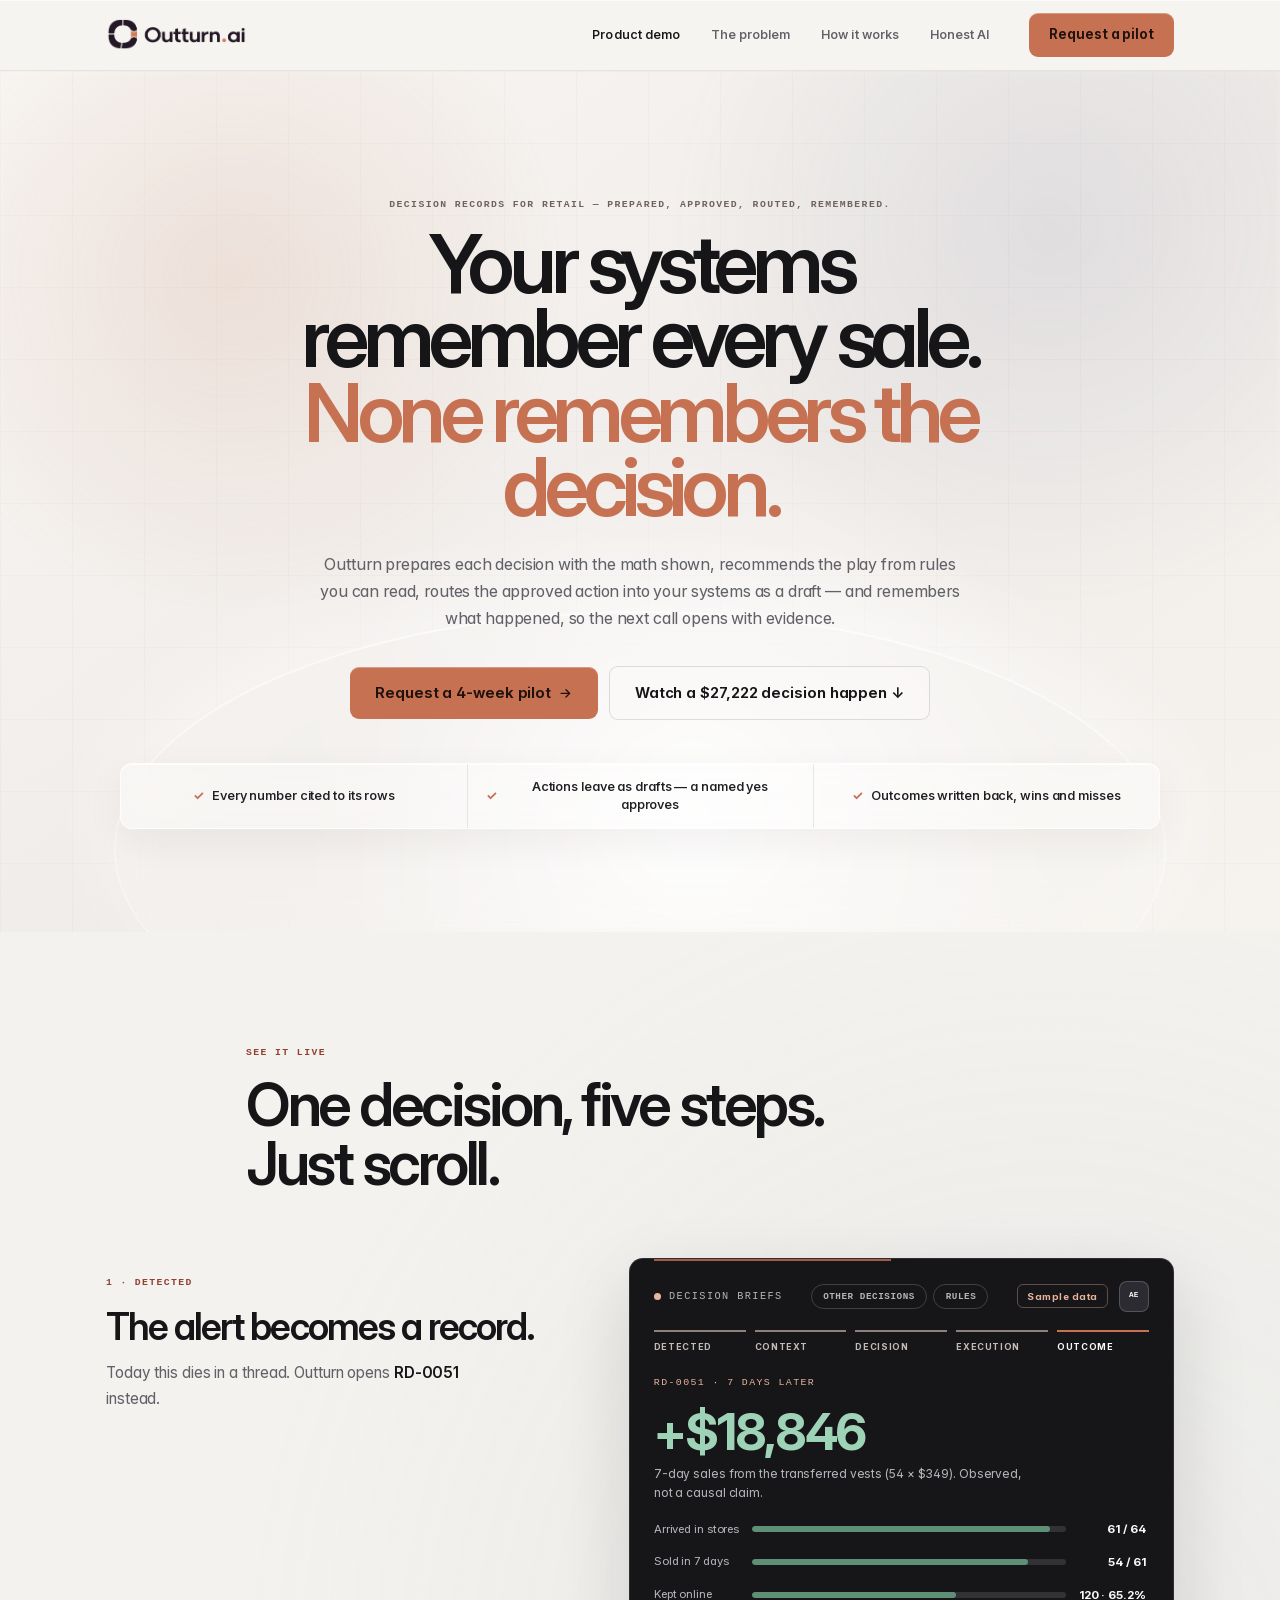
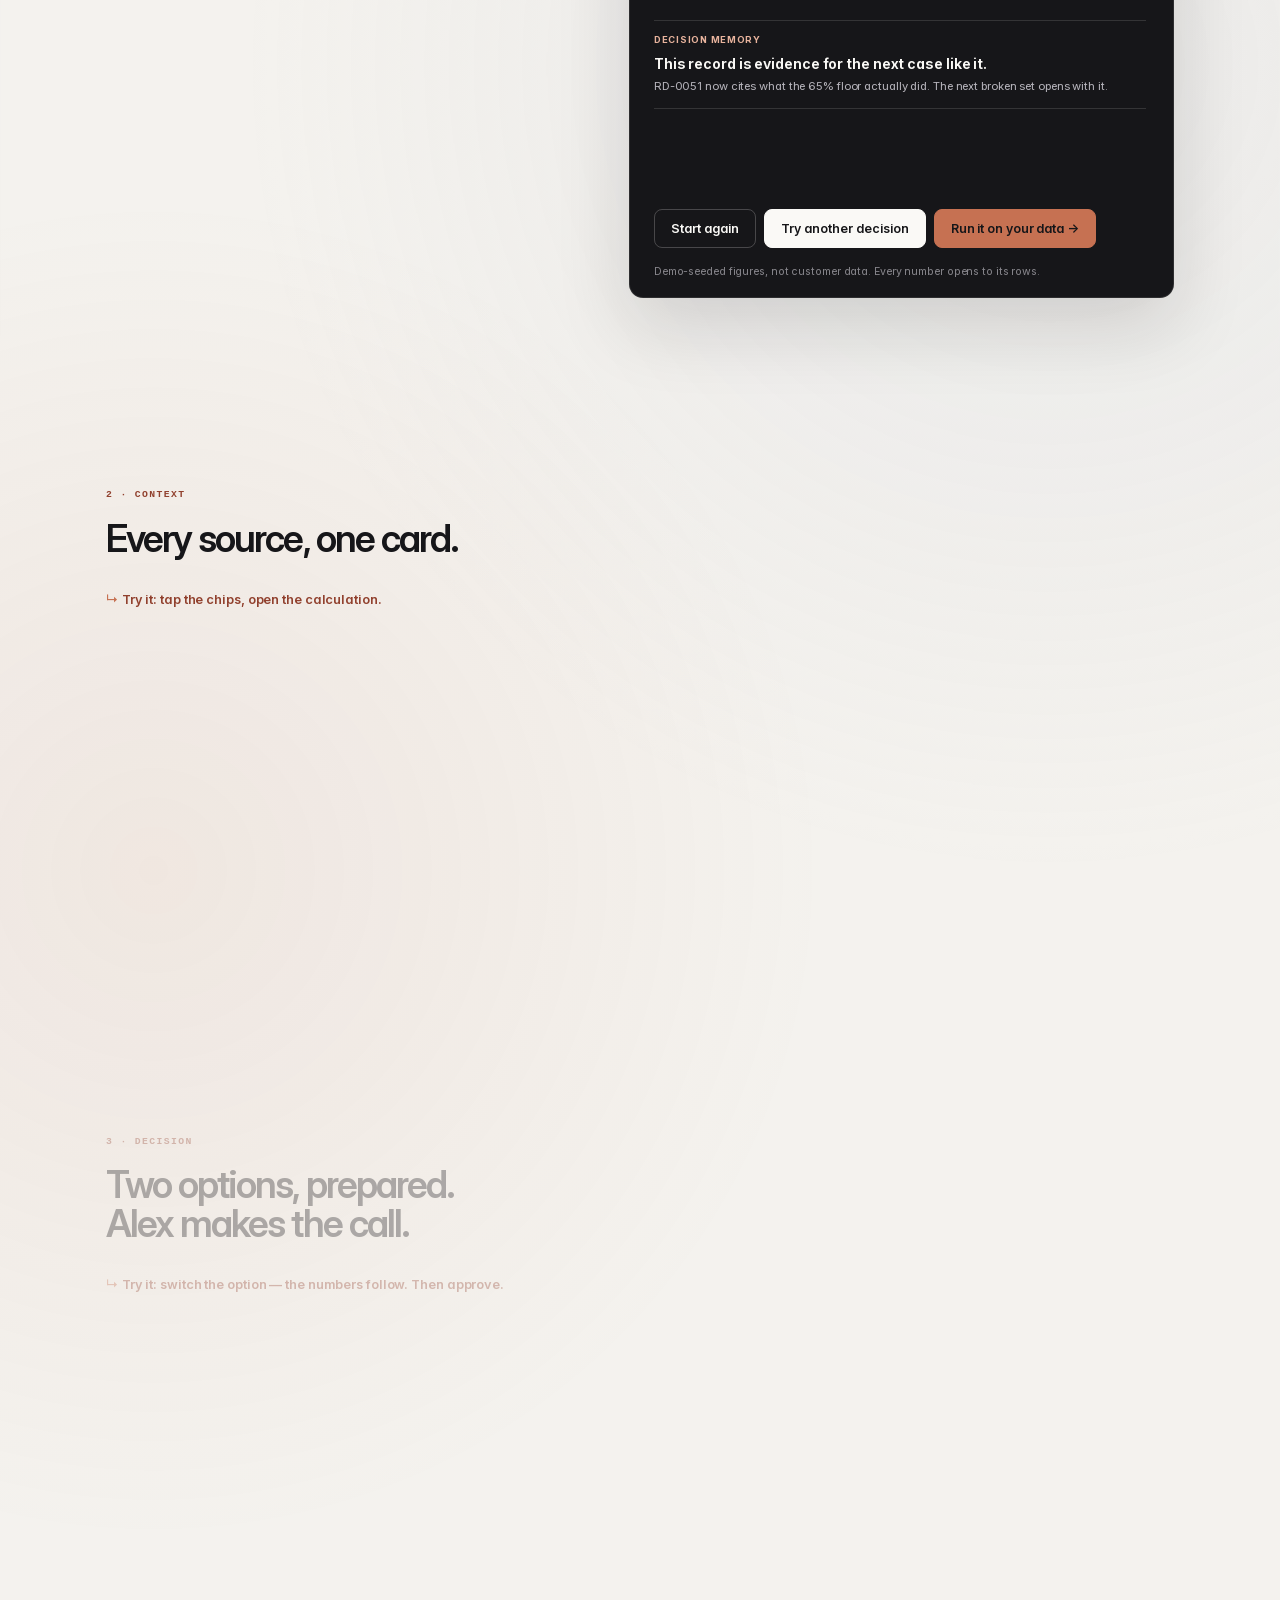
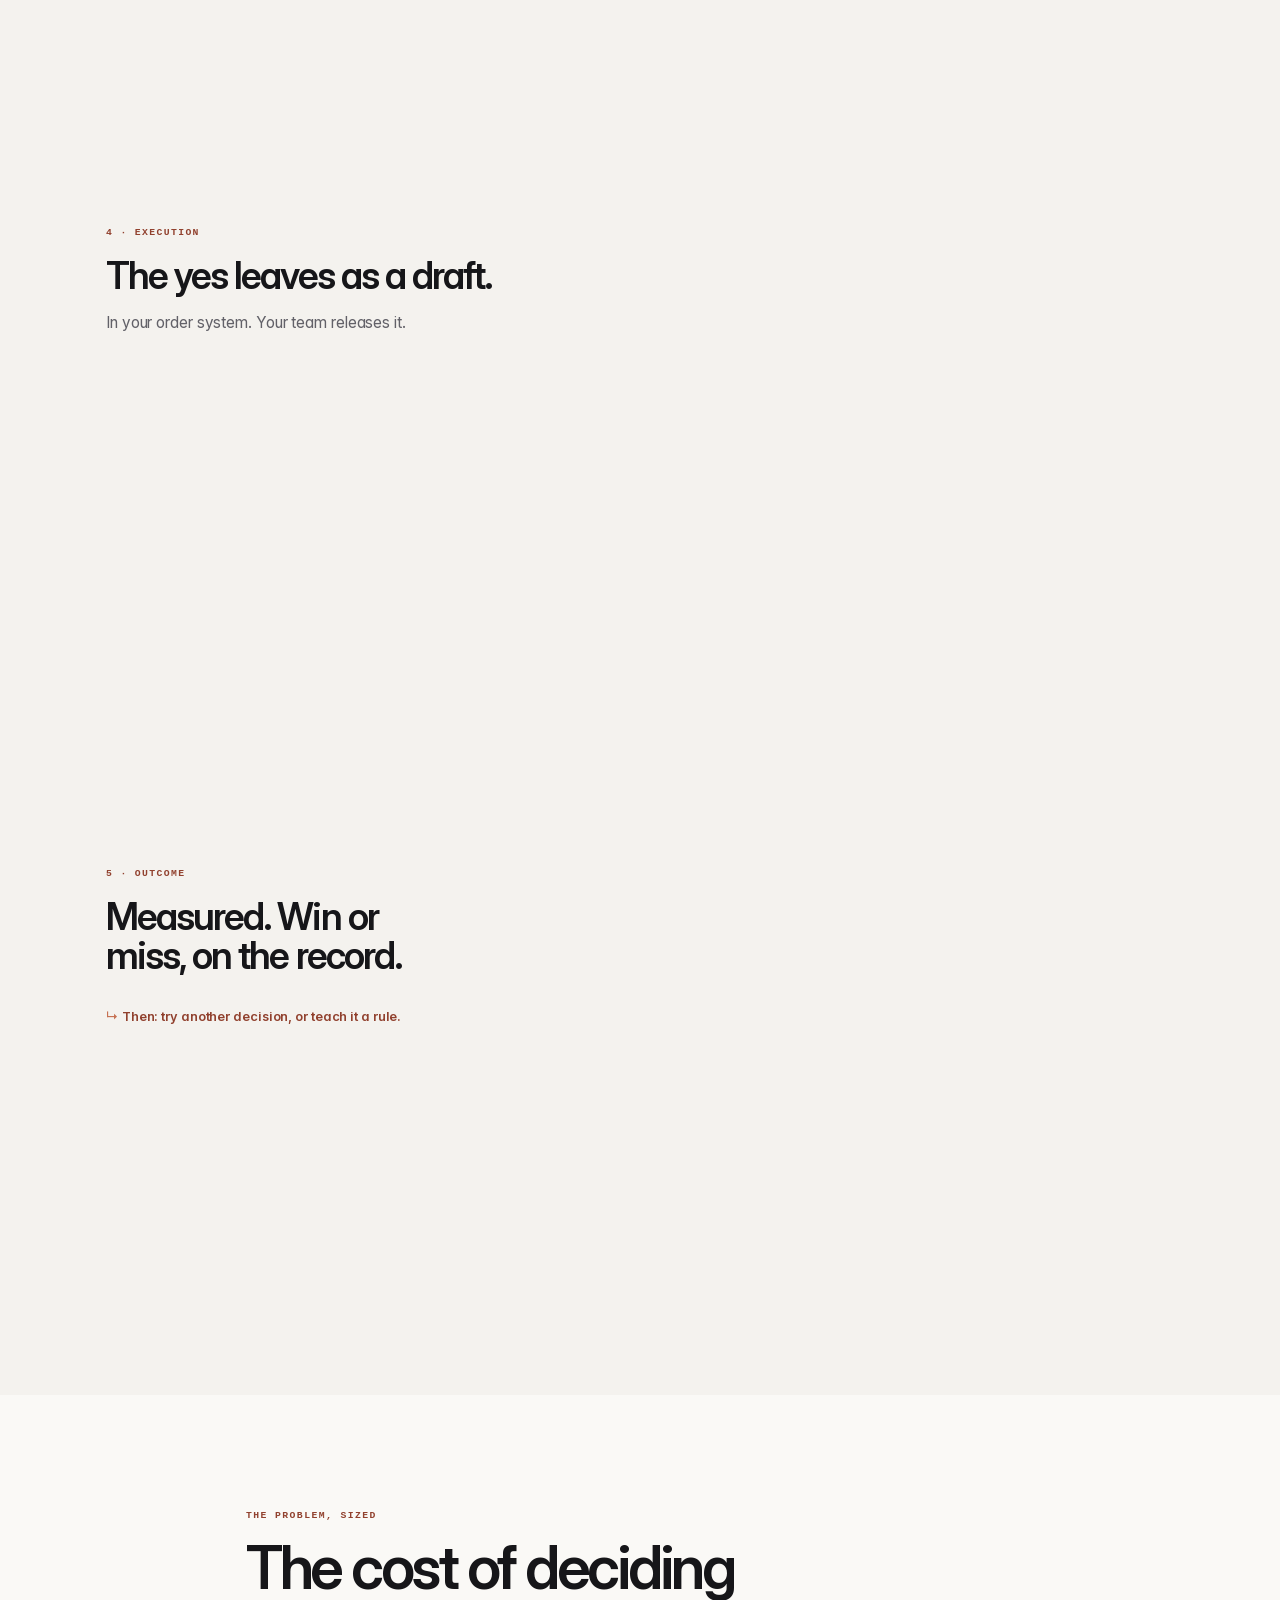
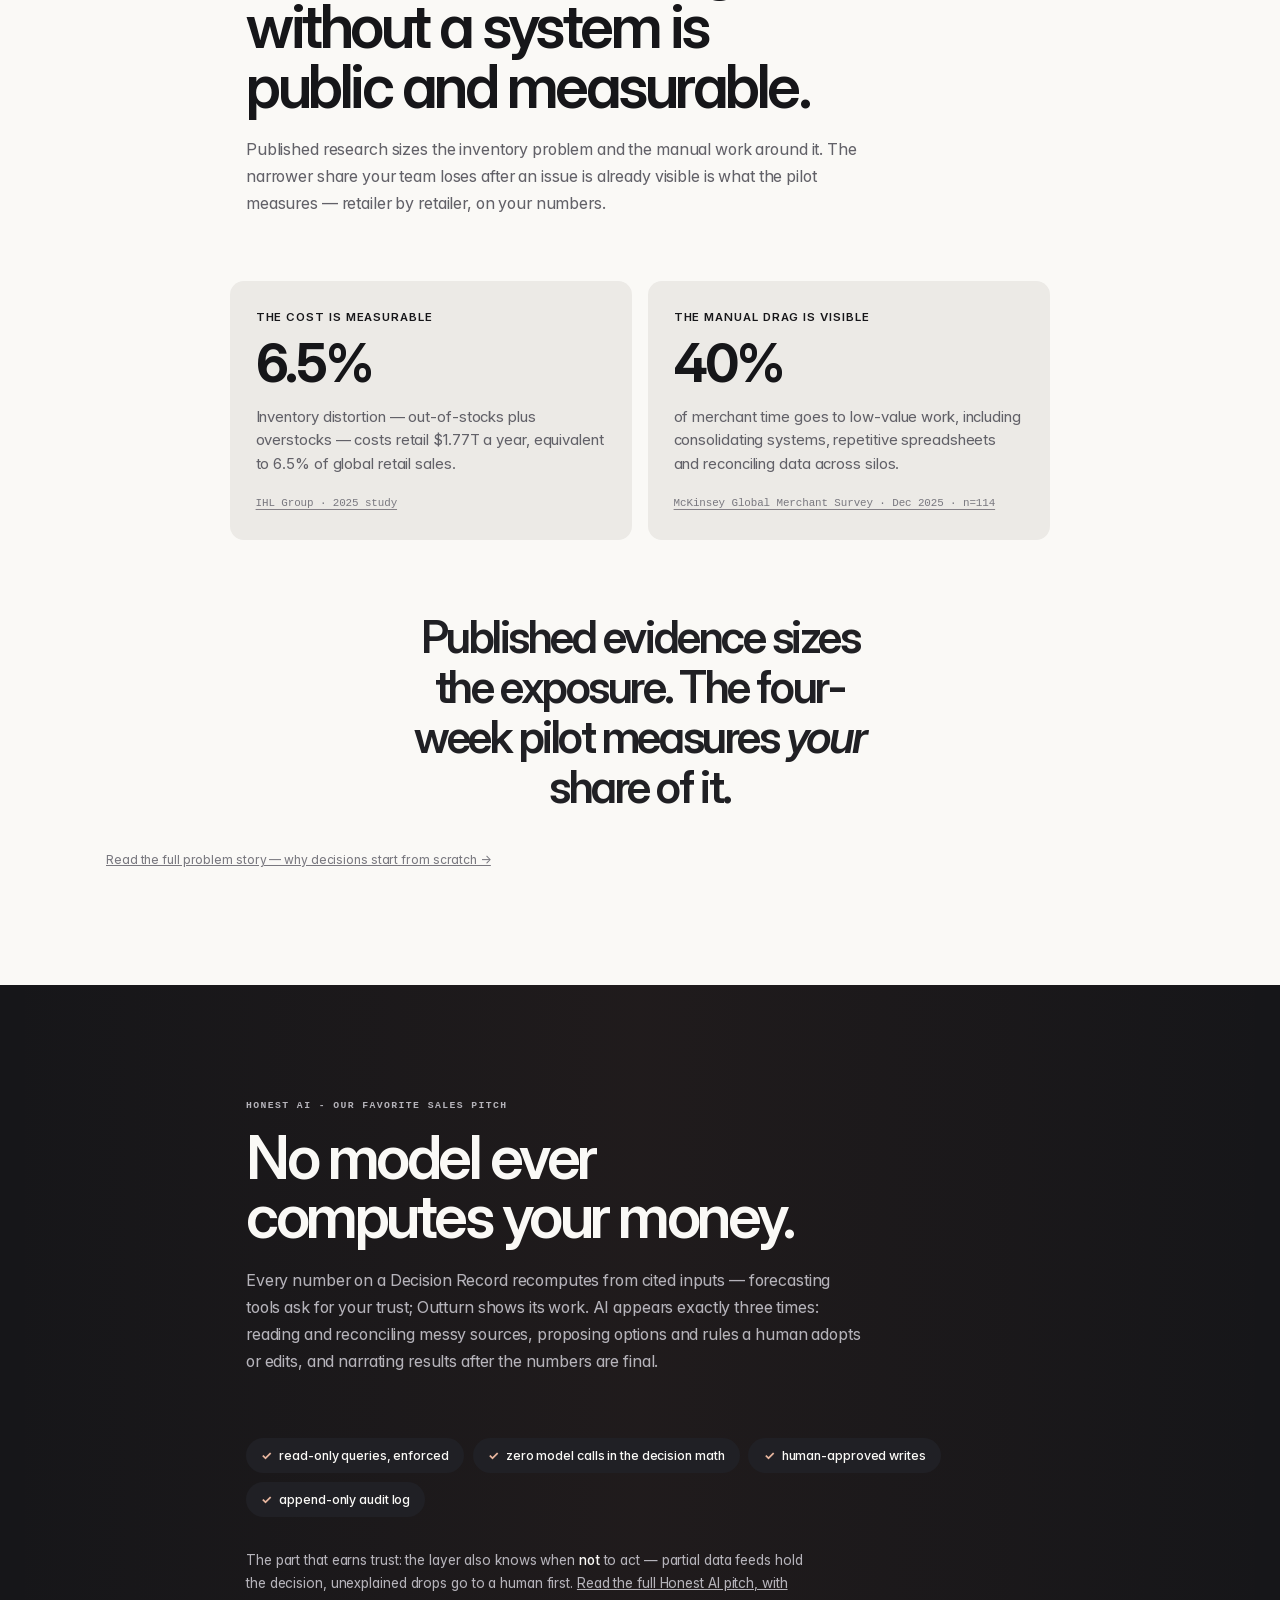
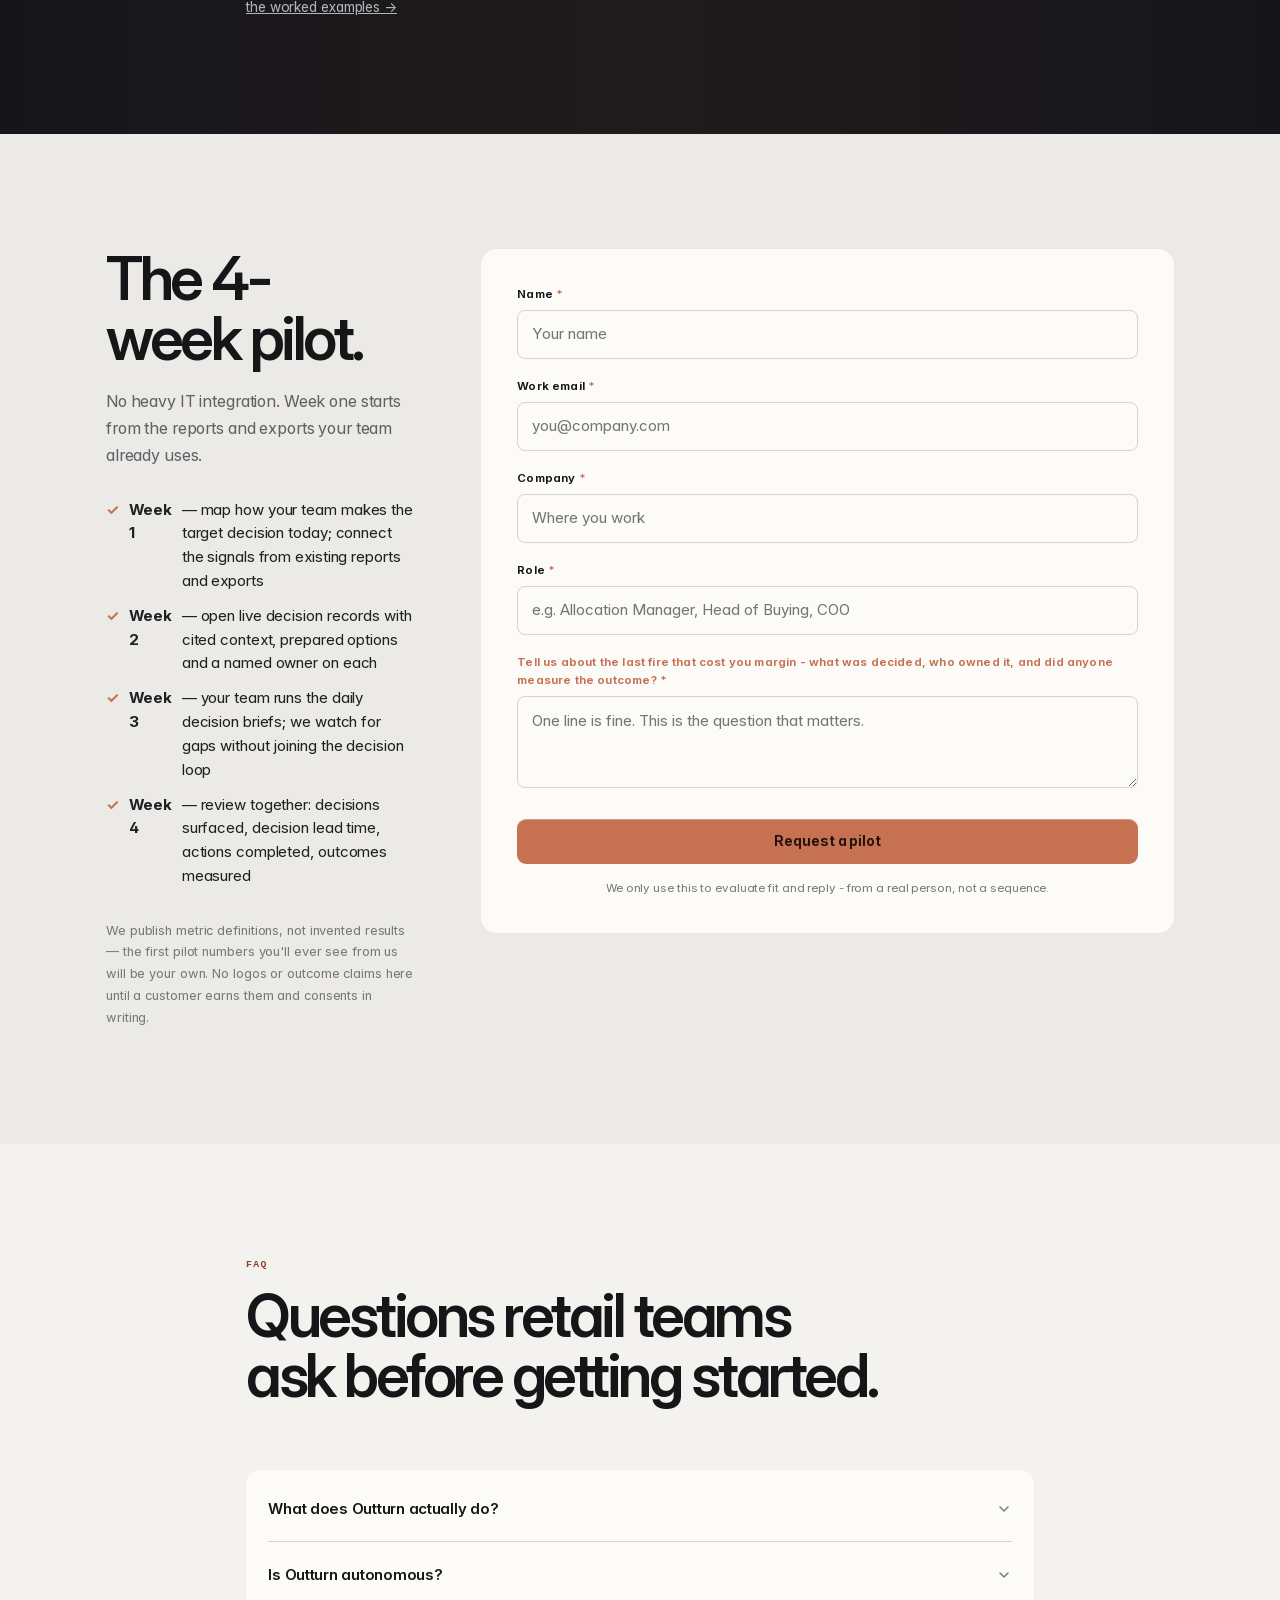
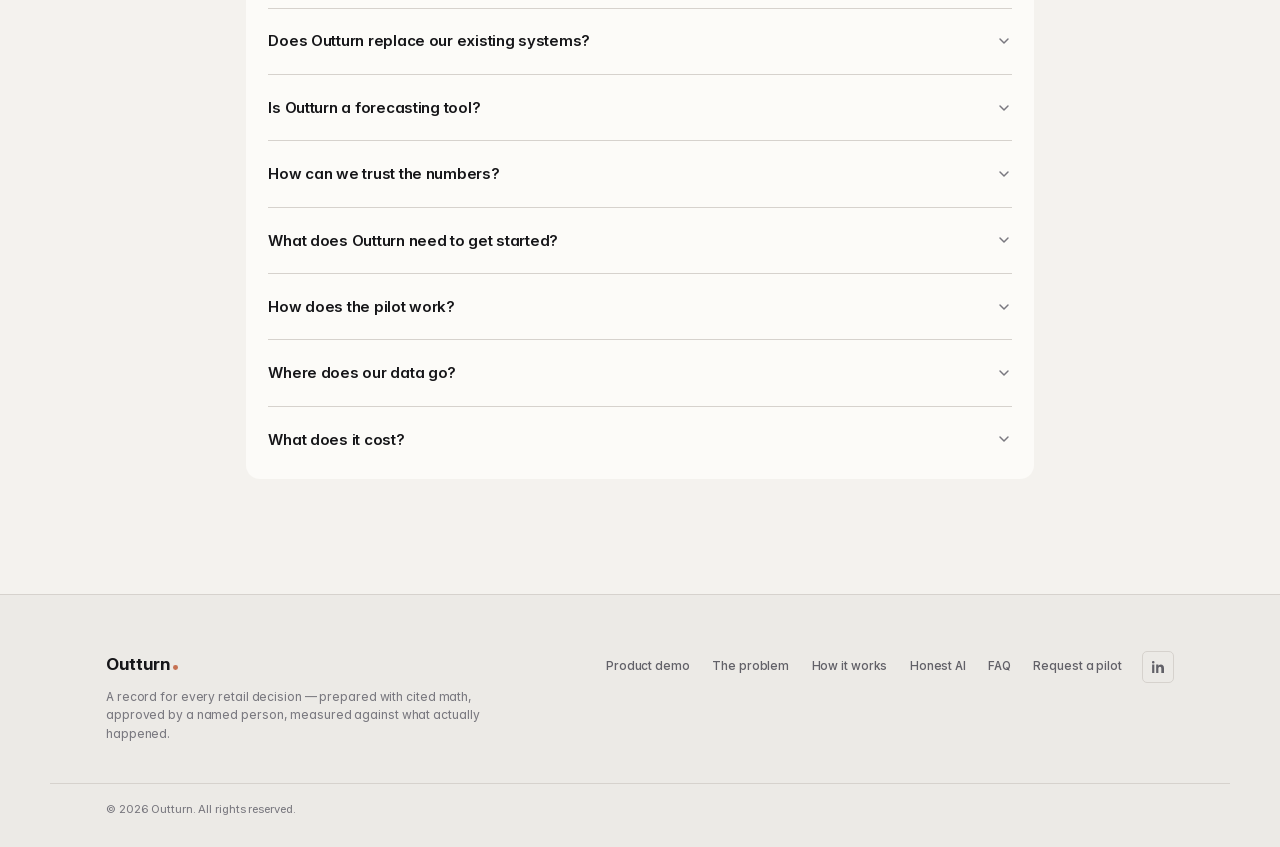
==== commit b1319f84: "Action-led hero, readable chips, scroll-driven demo (panel verdicts) Second 5-persona vote (YC / a16" ====
--- a/index.html
+++ b/index.html
@@ -23,7 +23,7 @@
 
   <link rel="icon" href="data:image/svg+xml,<svg xmlns='http://www.w3.org/2000/svg' viewBox='0 0 32 32'><rect width='32' height='32' rx='7' fill='%231A131B'/><rect x='9' y='20' width='5' height='5' fill='%23C9795B'/></svg>" />
   <link rel="preload" href="fonts/InterVariable.woff2" as="font" type="font/woff2" crossorigin />
-  <link rel="stylesheet" href="styles.css?v=69" />
+  <link rel="stylesheet" href="styles.css?v=70" />
   <script>document.documentElement.classList.replace('no-js', 'js');</script>
 
   <!-- Clean-room JSON-LD: organization only. No ratings, no reviews, no invented stats. -->
@@ -73,9 +73,9 @@
     <section class="hero" aria-labelledby="hero-h1">
       <div class="container hero__inner">
         <div class="hero__editorial">
-          <p class="eyebrow">Retail records every transaction — and forgets every decision.</p>
-          <h1 id="hero-h1">Every transaction has a record.<br /><em class="em-why">Every decision should.</em></h1>
-          <p class="hero__sub">Outturn prepares the decision — context assembled, math shown, every number cited to its source. A named person makes the call, the approved action leaves as a draft for your own systems, and the measured outcome is written back onto the record for the next time.</p>
+          <p class="eyebrow">Decision records for retail — prepared, approved, routed, remembered.</p>
+          <h1 id="hero-h1">Your systems remember every sale.<br /><em class="em-why">None remembers the decision.</em></h1>
+          <p class="hero__sub">Outturn prepares each decision with the math shown, recommends the play from rules you can read, routes the approved action into your systems as a draft — and remembers what happened, so the next call opens with evidence.</p>
           <div class="hero__ctas">
             <a class="btn btn--primary btn--lg" href="#pilot">
               Request a 4-week pilot
@@ -84,32 +84,63 @@
             <a class="btn btn--ghost btn--lg" href="#demo">Watch a $27,222 decision happen ↓</a>
           </div>
           <ul class="hero__chips" aria-label="The guarantees">
-            <li>Retail rules you can read, plus the ones you teach it</li>
-            <li>Every number computed in code and cited</li>
-            <li>Writes leave as drafts — a named person approves</li>
-            <li>Outcomes written back — including the misses</li>
+            <li>Every number cited to its rows</li>
+            <li>Actions leave as drafts — a named yes approves</li>
+            <li>Outcomes written back, wins and misses</li>
           </ul>
         </div>
       </div>
     </section>
 
-    <!-- ===================== LIVE DEMO (click-through) ===================== -->
-    <!-- One Decision Record, five gated steps. No narration column: each screen
-         carries one idea in one or two lines. Two extra views: the decision
-         library (same record, other decisions) and the company rules (built-in
-         packs + taught corrections, all pending a named approval).
-         Progressive enhancement: without JS the stockout case renders statically
-         on stage one. -->
+    <!-- ===================== LIVE DEMO (scroll-driven) ===================== -->
+    <!-- One Decision Record, five short screens. Scroll drives the pinned panel
+         through the stages (one-line narration per step); the rail and in-panel
+         buttons jump too. Two extra views: the decision library (same record,
+         other decisions) and the company rules (built-in packs + taught
+         corrections, all pending a named approval). Progressive enhancement:
+         without JS the stockout case renders statically on stage one. -->
     <section class="section demo-scrolly" id="demo" aria-label="Outturn product demo">
       <div class="container container--narrow">
         <header class="section-head reveal">
           <p class="eyebrow">See it live</p>
-          <h2 class="h-section">One decision, five steps.<br />Click through it.</h2>
+          <h2 class="h-section">One decision, five steps.<br />Just scroll.</h2>
         </header>
       </div>
       <div class="container">
-        <div class="demo-tour reveal">
-          <div class="demo-panel demo-panel--tour" aria-label="Interactive demo: one Decision Record">
+        <div class="scrolly" id="demo-detail">
+          <!-- narration column: one line per step; the panel carries the detail -->
+          <div class="scrolly__steps">
+            <div class="scrolly-step is-active" id="demo-step-0" data-step="0">
+              <span class="scrolly-step__n">1 · Detected</span>
+              <h3 class="scrolly-step__title">The alert becomes a record.</h3>
+              <p class="scrolly-step__body">Today this dies in a thread. Outturn opens <b>RD-0051</b> instead.</p>
+            </div>
+            <div class="scrolly-step" id="demo-step-1" data-step="1">
+              <span class="scrolly-step__n">2 · Context</span>
+              <h3 class="scrolly-step__title">Every source, one card.</h3>
+              <p class="scrolly-step__hint">Try it: tap the chips, open the calculation.</p>
+            </div>
+            <div class="scrolly-step" id="demo-step-2" data-step="2">
+              <span class="scrolly-step__n">3 · Decision</span>
+              <h3 class="scrolly-step__title">Two options, prepared. Alex makes the call.</h3>
+              <p class="scrolly-step__hint">Try it: switch the option — the numbers follow. Then approve.</p>
+            </div>
+            <div class="scrolly-step" id="demo-step-3" data-step="3">
+              <span class="scrolly-step__n">4 · Execution</span>
+              <h3 class="scrolly-step__title">The yes leaves as a draft.</h3>
+              <p class="scrolly-step__body">In your order system. Your team releases it.</p>
+            </div>
+            <div class="scrolly-step" id="demo-step-4" data-step="4">
+              <span class="scrolly-step__n">5 · Outcome</span>
+              <h3 class="scrolly-step__title">Measured. Win or miss, on the record.</h3>
+              <p class="scrolly-step__hint">Then: try another decision, or teach it a rule.</p>
+            </div>
+          </div>
+
+          <!-- pinned interactive panel -->
+          <div class="scrolly__stick">
+            <div class="scrolly__stick-inner">
+              <div class="demo-panel demo-panel--tour" aria-label="Interactive demo: one Decision Record">
             <div class="demo-panel__top">
               <span class="demo-panel__kicker"><span class="dot-live" aria-hidden="true"></span> DECISION BRIEFS</span>
               <nav class="demo-panel__nav" aria-label="Demo views">
@@ -267,6 +298,8 @@
 
             <p class="demo-panel__foot">Demo-seeded figures, not customer data. Every number opens to its rows.</p>
             <div class="demo-toast" id="dToast" role="status" aria-live="polite"></div>
+              </div>
+            </div>
           </div>
         </div>
       </div>
@@ -908,6 +941,6 @@
     </div>
   </footer>
 
-  <script src="main.js?v=13"></script>
+  <script src="main.js?v=14"></script>
 </body>
 </html>
--- a/styles.css
+++ b/styles.css
@@ -722,8 +722,12 @@
 .hero h1{font-size:clamp(3.2rem,7vw,6.25rem);font-weight:630;line-height:.94;letter-spacing:-.075em;max-width:15ch;text-wrap:balance}
 .hero__sub{font-size:clamp(1rem,1.55vw,1.2rem);line-height:1.7;max-width:64ch;margin-top:1.8rem}
 .hero__ctas{margin-top:2.4rem}
-.hero__chips{gap:0;margin-top:3rem;border-top:1px solid var(--line);border-bottom:1px solid var(--line)}
-.hero__chips li{background:transparent;border-radius:0;padding:.75rem 1.15rem;font-family:var(--mono);font-size:.62rem;letter-spacing:.02em}
+.hero__chips{display:grid;grid-template-columns:repeat(3,minmax(0,1fr));gap:0;margin-top:3rem;
+  border-top:1px solid var(--line);border-bottom:1px solid var(--line)}
+.hero__chips li{display:flex;align-items:center;justify-content:center;gap:.5rem;text-align:center;
+  background:transparent;border-radius:0;padding:.9rem 1.1rem;font-size:.8rem;font-weight:550;
+  color:var(--text);white-space:normal;line-height:1.4}
+.hero__chips li::before{content:"✓";color:var(--accent);font-weight:700;flex:none}
 .hero__chips li+li{border-left:1px solid var(--line)}
 
 .demo-scrolly{padding-top:clamp(5rem,8vw,7rem)}
@@ -773,8 +777,8 @@
   .hero__editorial{align-items:flex-start;text-align:left}
   .hero h1{font-size:clamp(2.8rem,14vw,4.4rem)}
   .hero__ctas{justify-content:flex-start}
-  .hero__chips{display:grid;width:100%;border-bottom:0}
-  .hero__chips li{border-bottom:1px solid var(--line);padding:.7rem 0}
+  .hero__chips{display:grid;grid-template-columns:1fr;width:100%;border-bottom:0}
+  .hero__chips li{justify-content:flex-start;text-align:left;border-bottom:1px solid var(--line);padding:.7rem .2rem}
   .hero__chips li+li{border-left:0}
   .section{padding:clamp(4.5rem,16vw,7rem) 0}
 }
@@ -1615,9 +1619,9 @@
 @media(max-width:760px){.attention-visual__track{min-height:11rem}.attention-visual__rebuild{width:66%}.attention-visual__left{width:34%}.js .attention-visual.is-in-view .attention-visual__rebuild{width:66%}.js .attention-visual.is-in-view .attention-visual__left{width:34%}.attention-visual__squeezed{display:grid;grid-template-columns:1fr 1fr}.attention-visual__parallel>div{display:grid;grid-template-columns:1fr 1fr;gap:.45rem;padding:0}.attention-visual__parallel b,.attention-visual__parallel b:first-child{min-width:0;margin:0;transform:none!important}.attention-visual__parallel b:last-child{grid-column:1/-1}.attention-visual>footer{grid-template-columns:1fr}.attention-visual>footer em{justify-self:start}}
 @media(max-width:480px){.attention-visual__track{flex-direction:column}.attention-visual__rebuild,.attention-visual__left,.js .attention-visual.is-in-view .attention-visual__rebuild,.js .attention-visual.is-in-view .attention-visual__left{width:100%}.attention-visual__track>div{min-height:6rem}.attention-visual__squeezed{grid-template-columns:1fr}.attention-visual__scale{display:none}}
 
-/* ===== click-through demo (tour): views, pills, library, rules ===== */
-.demo-tour{max-width:700px;margin:0 auto}
+/* ===== demo tour: views, pills, library, rules (panel rides the scrolly) ===== */
 .demo-panel--tour{width:100%}
+.scrolly.is-offflow .scrolly__steps{opacity:.22;transition:opacity .3s ease}
 .demo-panel__nav{display:flex;gap:.4rem;margin:0 .4rem}
 .demo-panel__nav button{border:1px solid rgba(251,247,243,.18);background:transparent;color:var(--on-dark-muted);
   font:700 .58rem/1 var(--mono);letter-spacing:.06em;text-transform:uppercase;padding:.42rem .7rem;
@@ -1656,7 +1660,6 @@
 .drule-form textarea:focus-visible{outline:2px solid var(--accent);outline-offset:1px}
 .drule-form__actions{display:flex;gap:.5rem;margin-top:.55rem;justify-content:flex-end}
 @media(max-width:640px){
-  .demo-panel--tour{height:min(72vh,600px)}
   .demo-panel__nav{order:3;flex-basis:100%;justify-content:flex-start;margin:.55rem 0 0}
   .demo-panel--tour .demo-panel__top{flex-wrap:wrap}
   .dcase{grid-template-columns:minmax(0,1fr) auto}
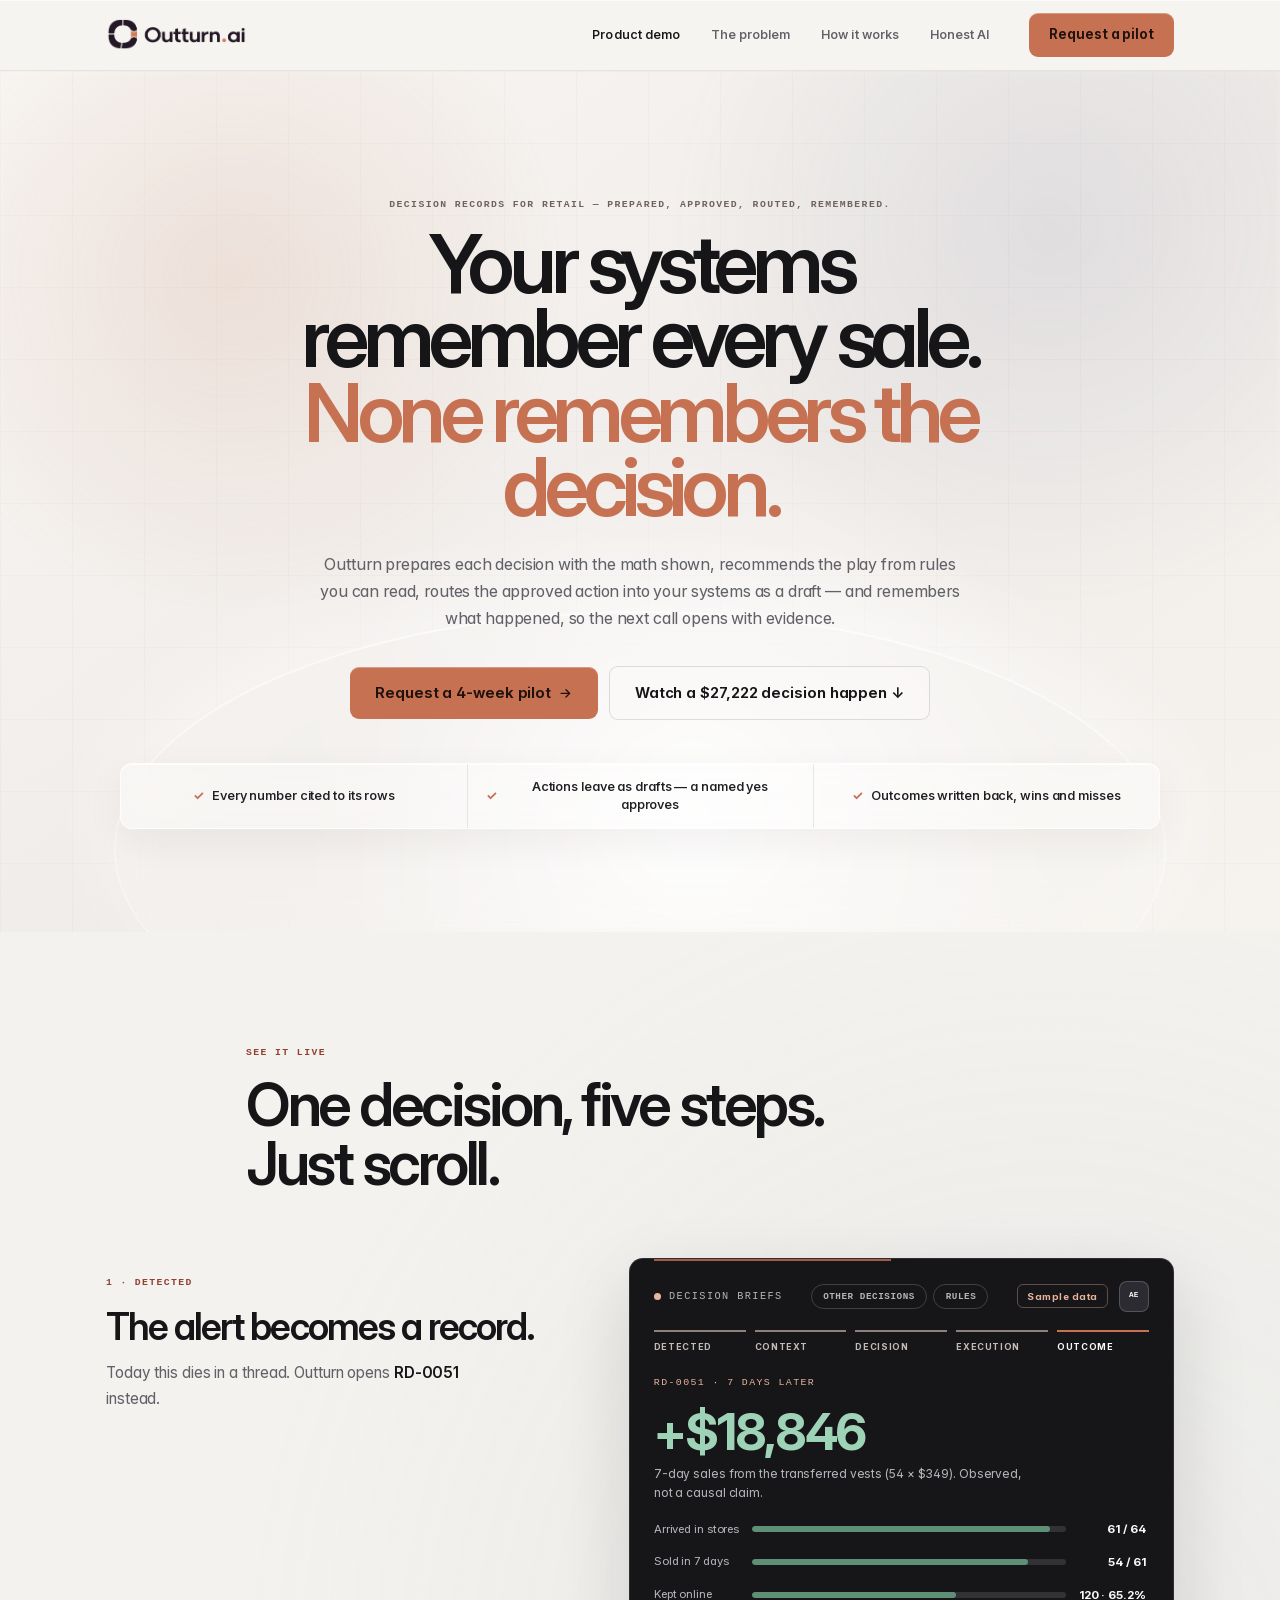
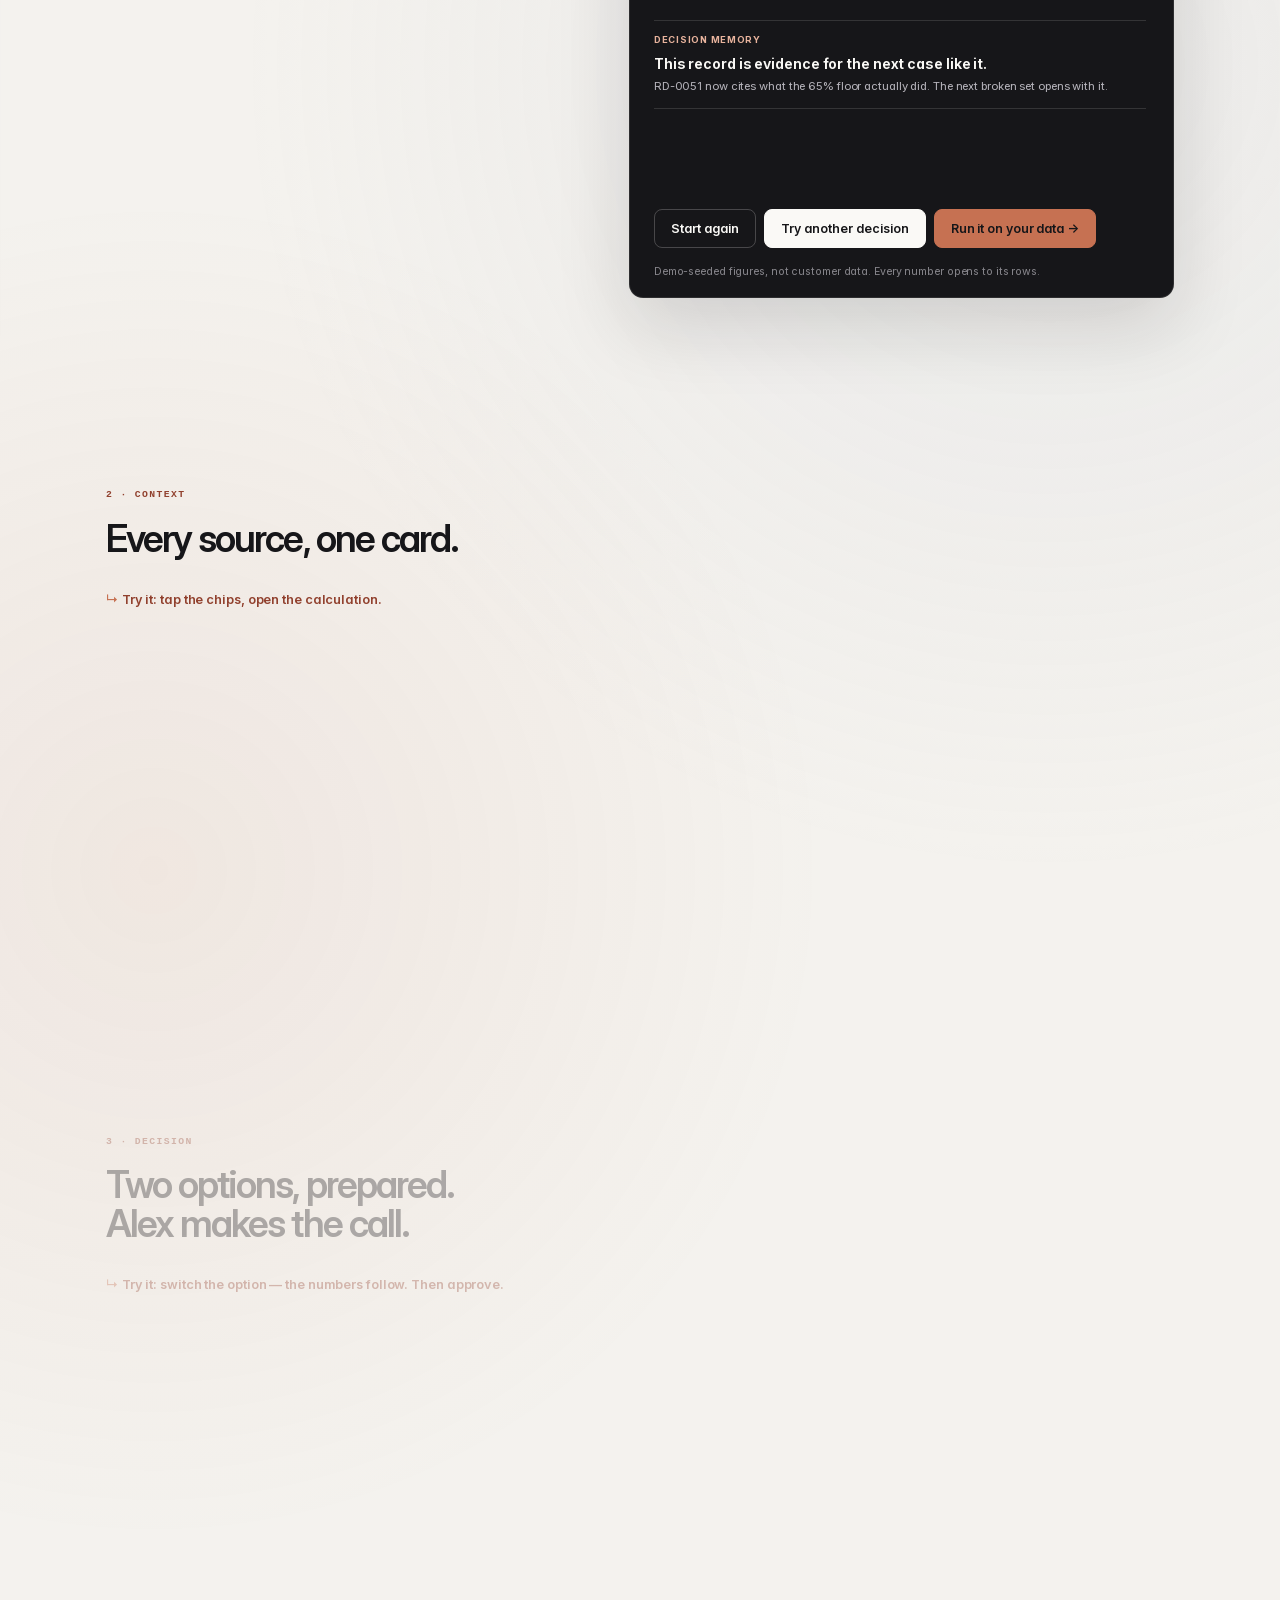
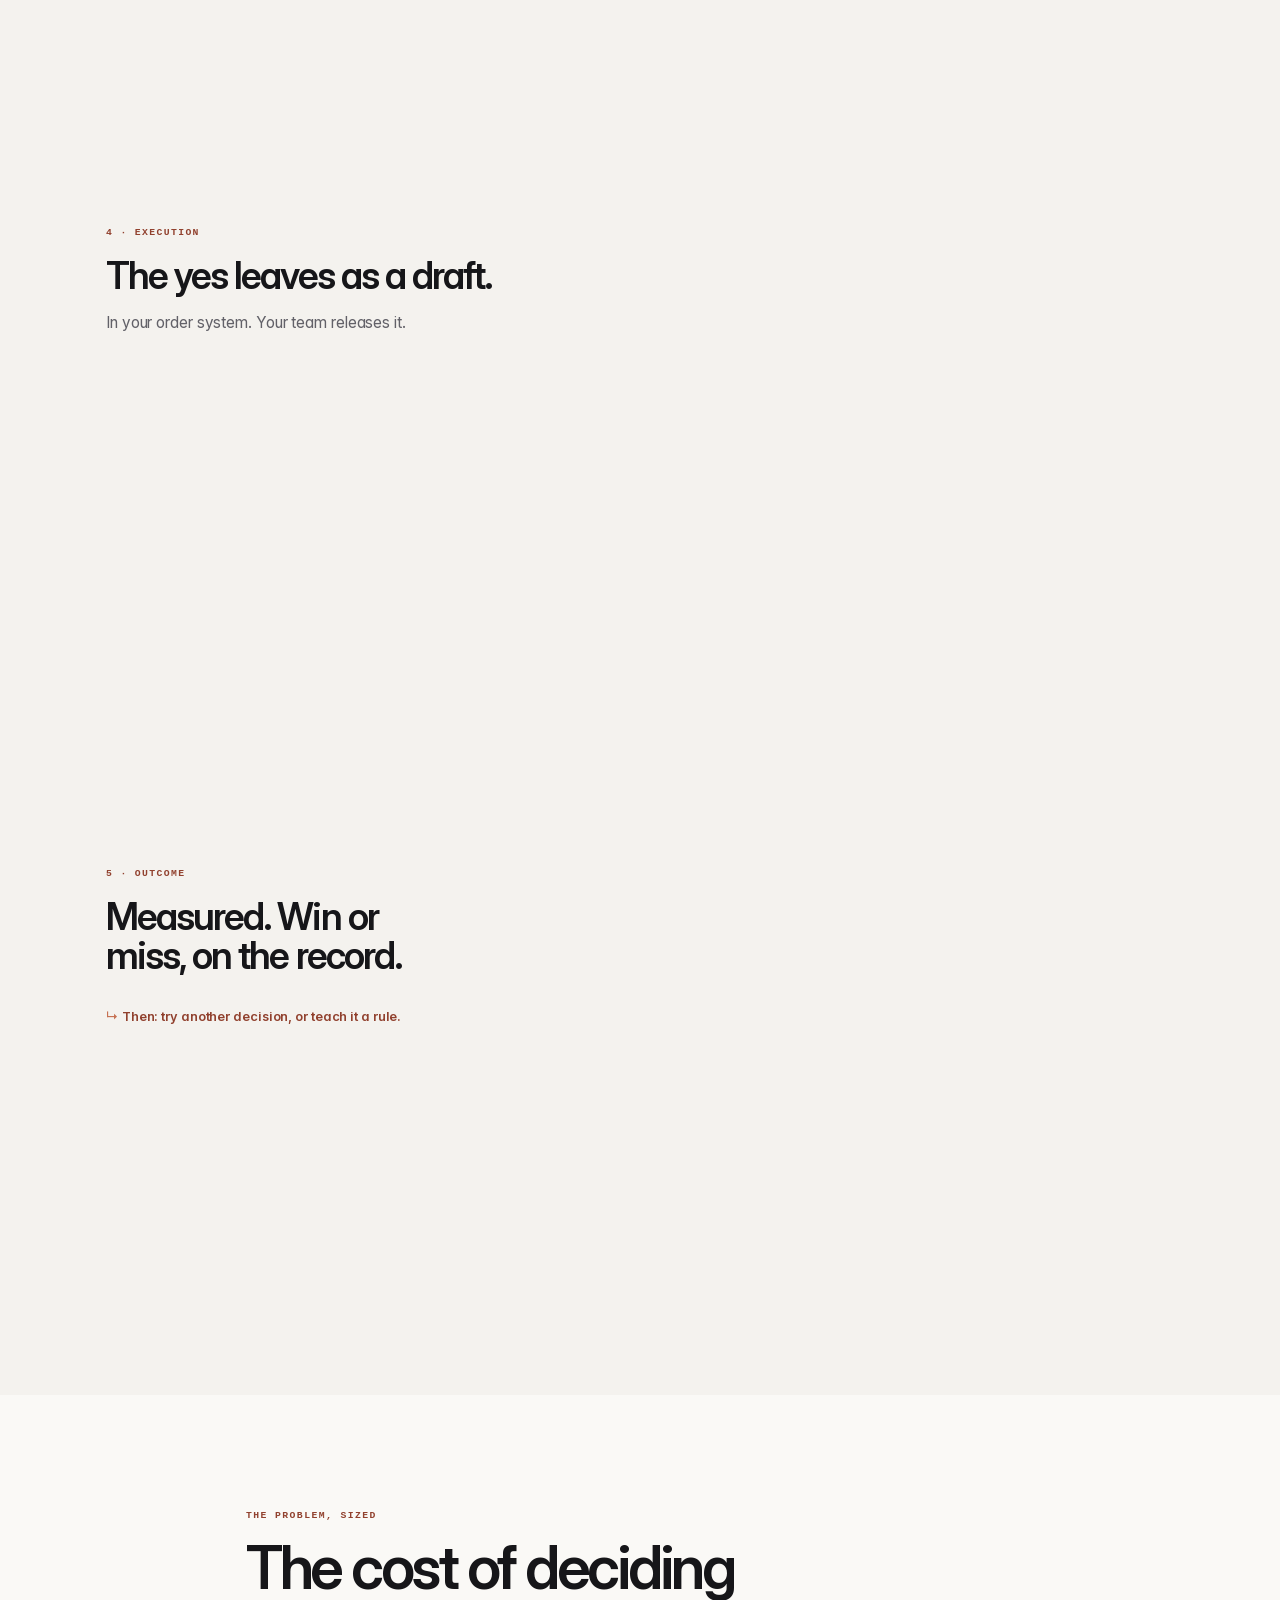
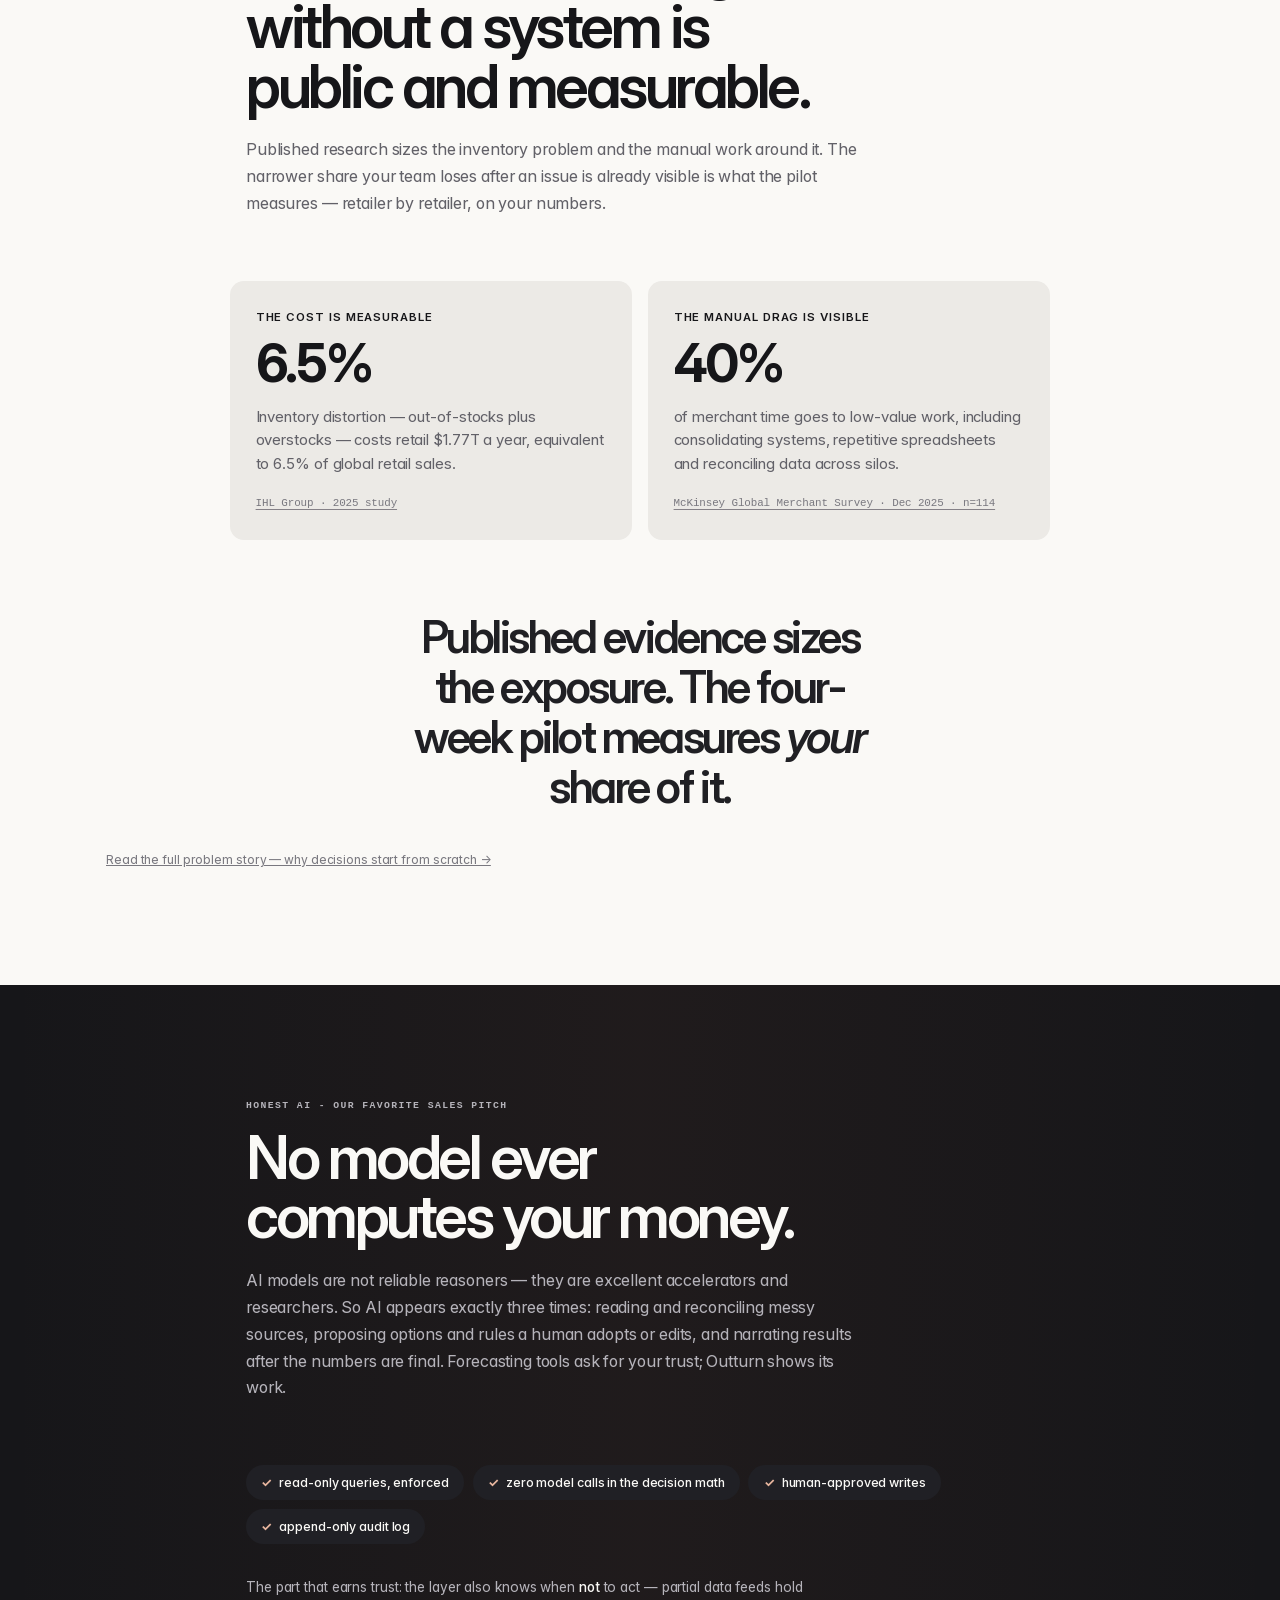
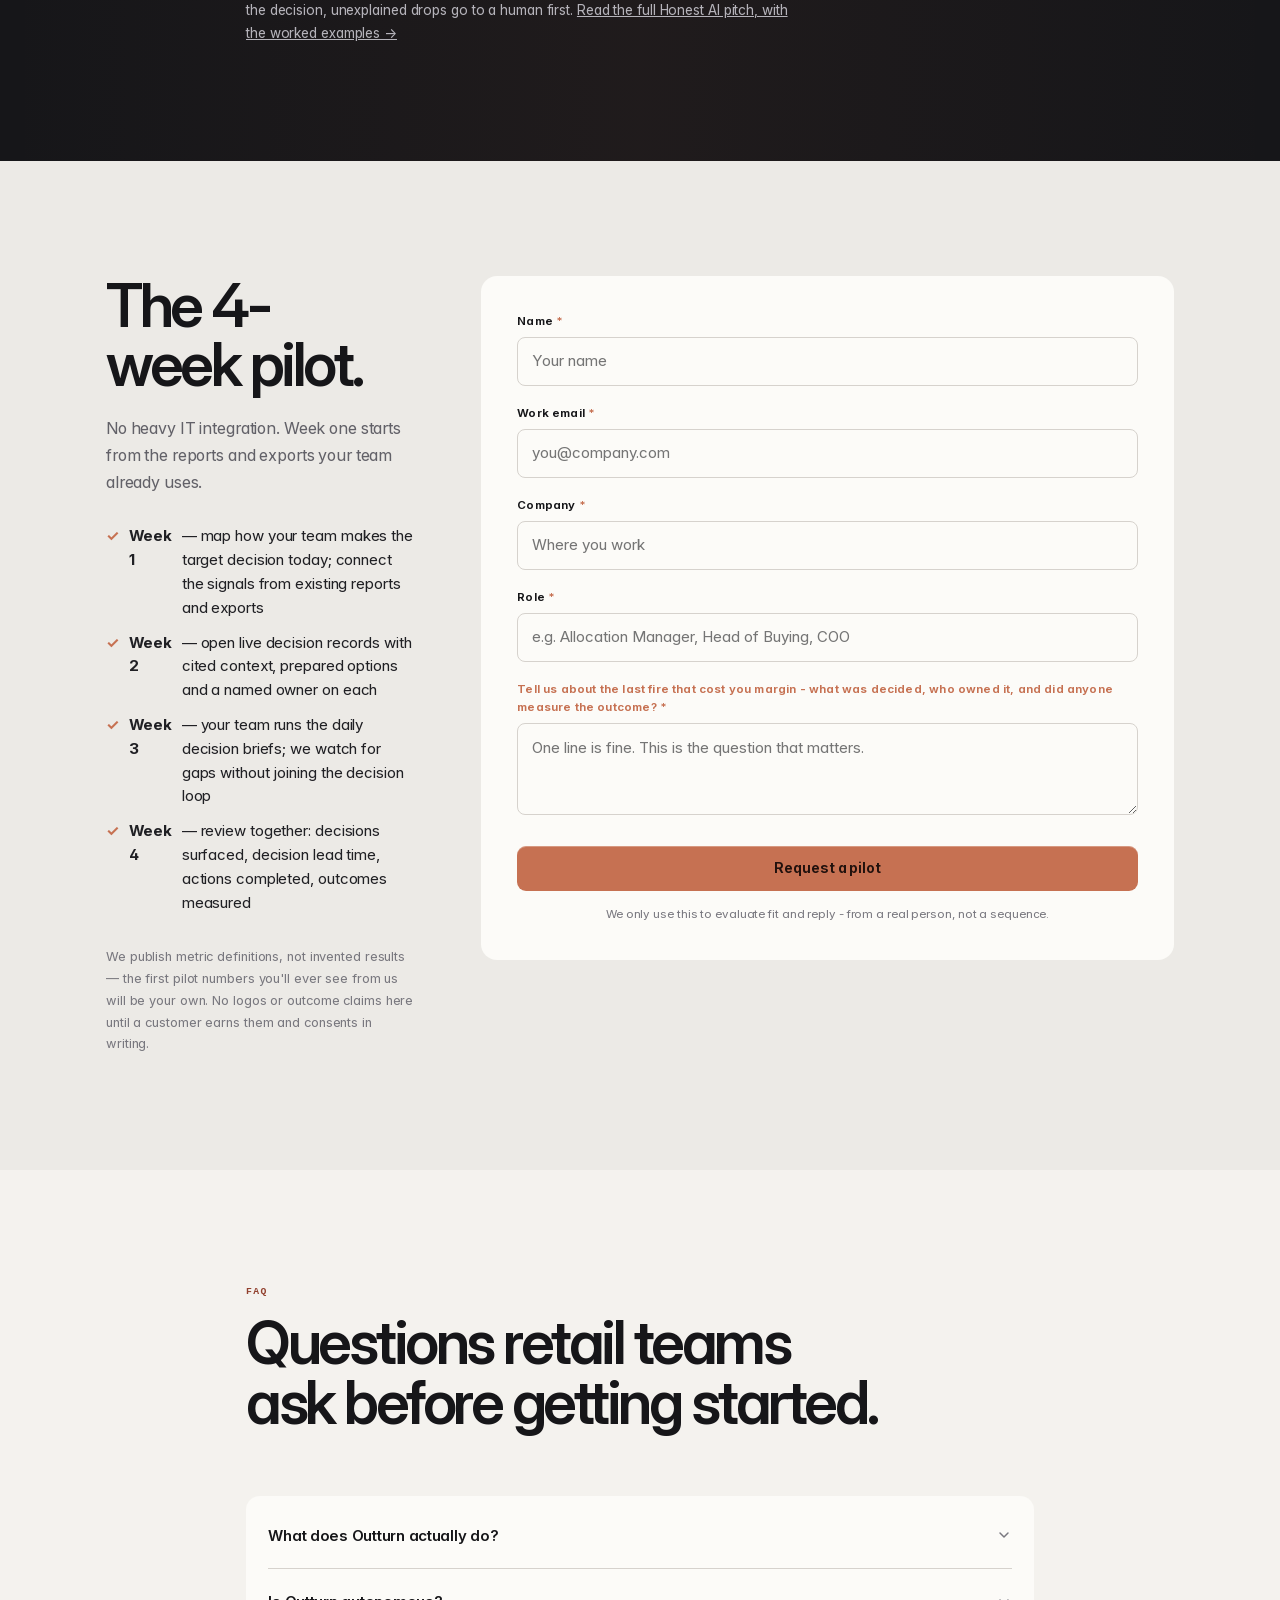
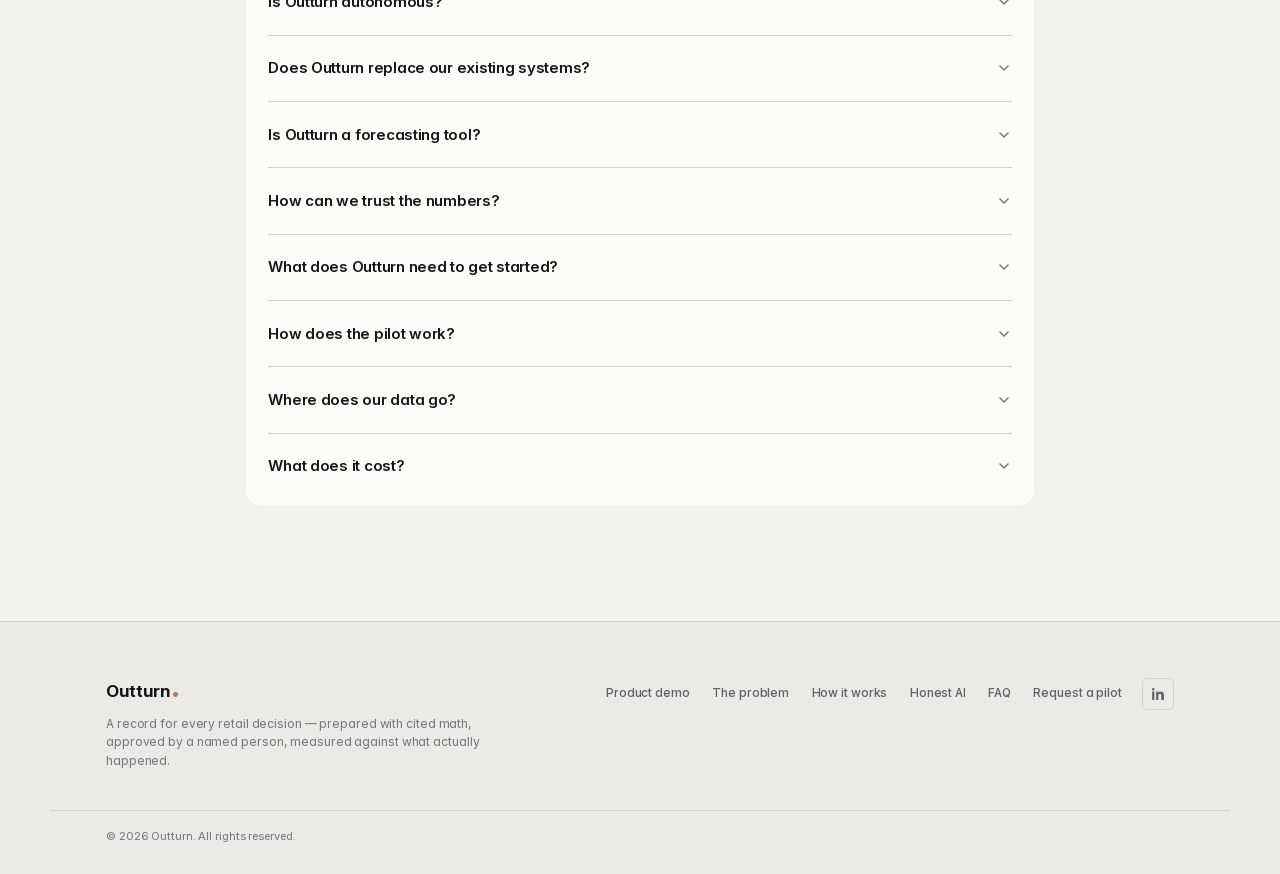
==== commit 1e5bdf74: "Restore the reasoners/accelerators premise to the homepage Honest AI band "AI models are not reliabl" ====
--- a/index.html
+++ b/index.html
@@ -23,7 +23,7 @@
 
   <link rel="icon" href="data:image/svg+xml,<svg xmlns='http://www.w3.org/2000/svg' viewBox='0 0 32 32'><rect width='32' height='32' rx='7' fill='%231A131B'/><rect x='9' y='20' width='5' height='5' fill='%23C9795B'/></svg>" />
   <link rel="preload" href="fonts/InterVariable.woff2" as="font" type="font/woff2" crossorigin />
-  <link rel="stylesheet" href="styles.css?v=70" />
+  <link rel="stylesheet" href="styles.css?v=71" />
   <script>document.documentElement.classList.replace('no-js', 'js');</script>
 
   <!-- Clean-room JSON-LD: organization only. No ratings, no reviews, no invented stats. -->
@@ -168,6 +168,7 @@
                 <div class="dstage is-active" data-stage="0">
                   <p class="dstage__kicker" id="dAlert">Monday 08:30 · Power BI alert</p>
                   <h4 class="dstage__h" id="dTitle0">The linen suit vest is out of stock in 9 stores.</h4>
+                  <p class="dstage__sub" id="dLead0">Its matching suit pants keep selling — 1 in 4 pants buyers takes the vest too.</p>
                   <div class="dthread" id="dThread" aria-label="How this plays out in a chat thread today">
                     <div class="dmsg"><small>08:31 · #trading</small><b>BI bot</b> Vest unavailable in 9 stores. <span class="dattach">📎 screenshot.png</span></div>
                     <div class="dmsg"><small>08:47</small><b>Merch lead</b> @Alex can you take a look?</div>
@@ -194,7 +195,7 @@
                   <p class="dstage__kicker" id="dKicker1">RD-0051 · context, cited</p>
                   <div class="drisk"><span id="dRiskLabel">Set sales at risk</span><b id="dRisk">$27,222</b></div>
                   <div class="dfacts" id="dFacts">
-                    <div class="dfact"><span>Pants in stores</span><b>312</b></div>
+                    <div class="dfact"><span>Matching pants selling</span><b>312</b></div>
                     <div class="dfact"><span>Set purchase rate</span><b>25%</b></div>
                     <div class="dfact"><span>Vest price</span><b>$349</b></div>
                     <div class="dfact"><span>Vests online</span><b>184</b></div>
@@ -205,7 +206,7 @@
                     <button type="button" class="dbtn" id="dCalcToggle" aria-expanded="false">Show the calculation</button>
                     <button type="button" class="dbtn dbtn--primary" data-go="2">See the options →</button>
                   </div>
-                  <p class="dmath" id="dMath" hidden>312 pants × 25% set rate × $349 = <b>$27,222 set sales at risk</b><br />Computed in code from the rows above. Not a demand forecast.</p>
+                  <p class="dmath" id="dMath" hidden>312 matching pants × 25% set rate × $349 vest price = <b>$27,222 set sales at risk</b><br />Computed in code from the rows above. Not a demand forecast.</p>
                 </div>
 
                 <!-- 3 · Decision -->
@@ -786,7 +787,7 @@
         <header class="section-head reveal">
           <p class="eyebrow">Honest AI - our favorite sales pitch</p>
           <h2 class="h-section" id="honest-h">No model ever computes your money.</h2>
-          <p class="lead">Every number on a Decision Record recomputes from cited inputs — forecasting tools ask for your trust; Outturn shows its work. AI appears exactly three times: reading and reconciling messy sources, proposing options and rules a human adopts or edits, and narrating results after the numbers are final.</p>
+          <p class="lead">AI models are not reliable reasoners — they are excellent accelerators and researchers. So AI appears exactly three times: reading and reconciling messy sources, proposing options and rules a human adopts or edits, and narrating results after the numbers are final. Forecasting tools ask for your trust; Outturn shows its work.</p>
         </header>
 
         <div class="govbar reveal">
@@ -941,6 +942,6 @@
     </div>
   </footer>
 
-  <script src="main.js?v=14"></script>
+  <script src="main.js?v=15"></script>
 </body>
 </html>
